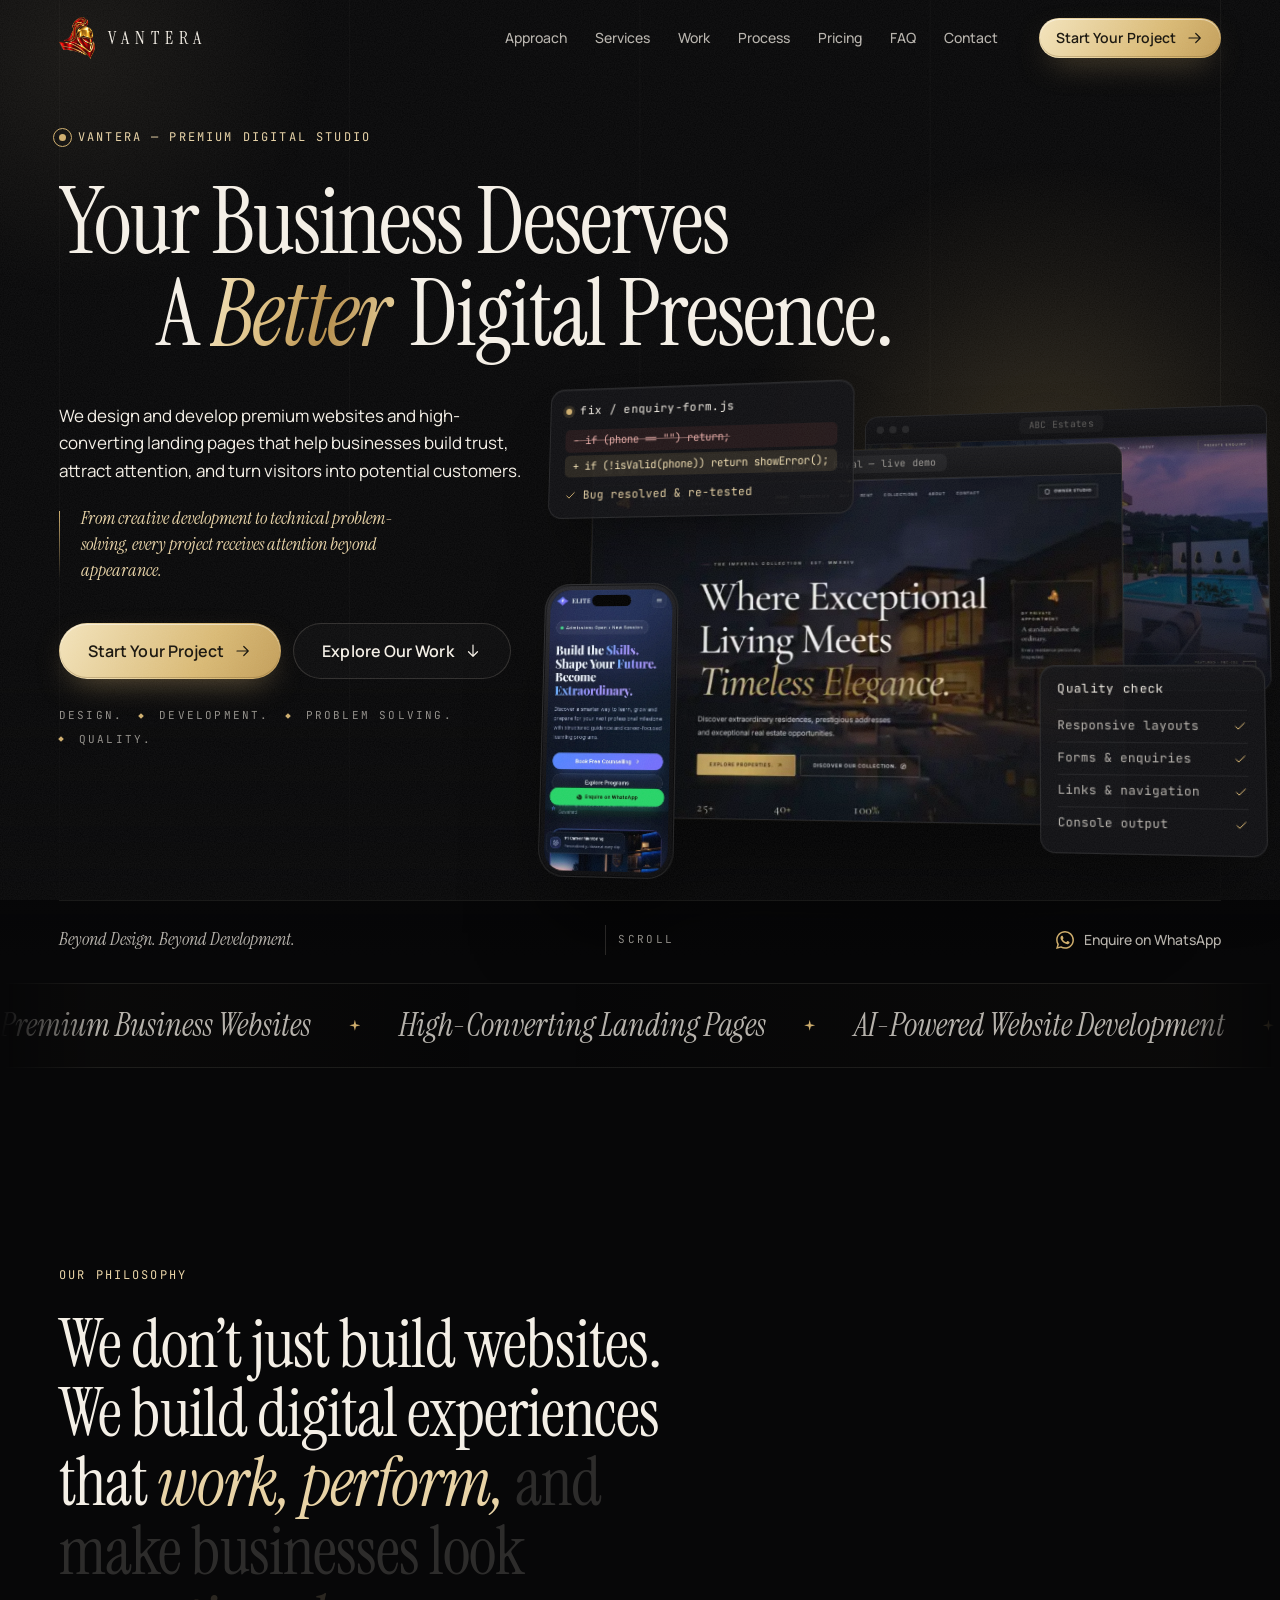
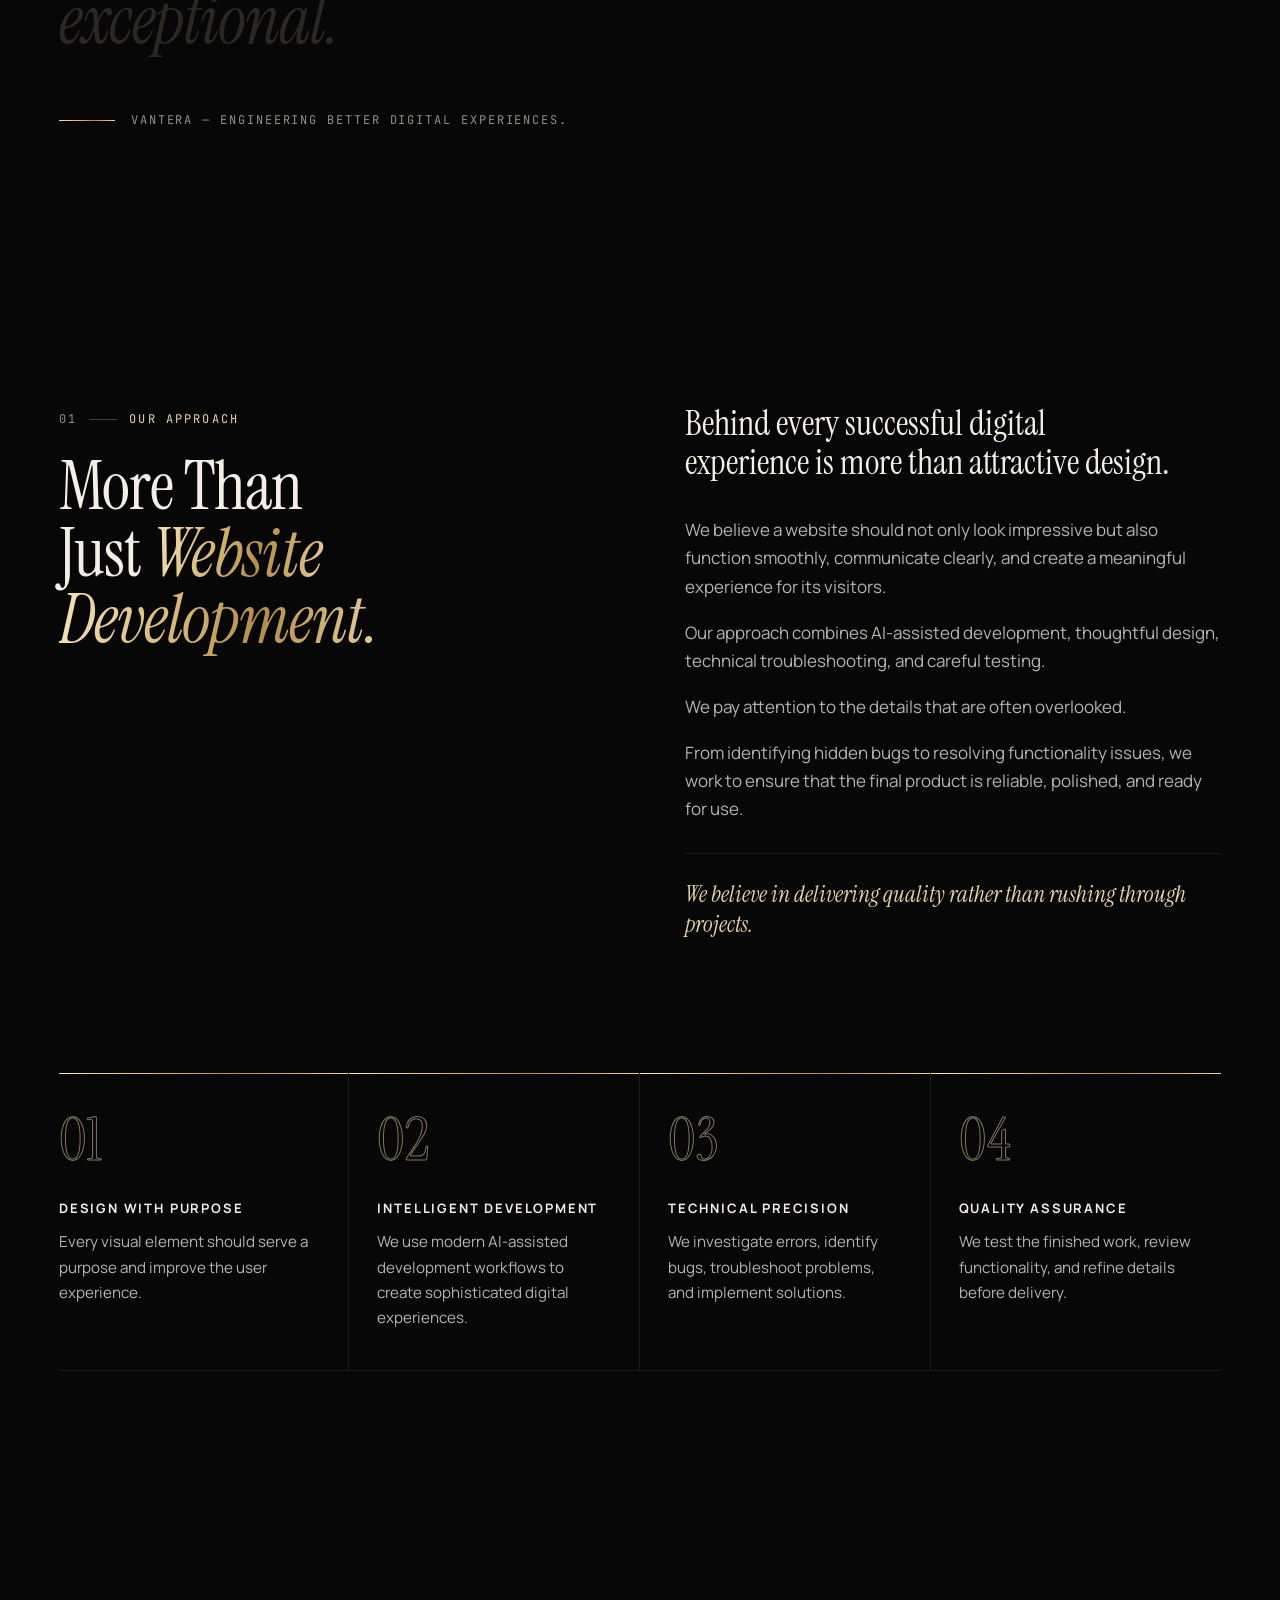
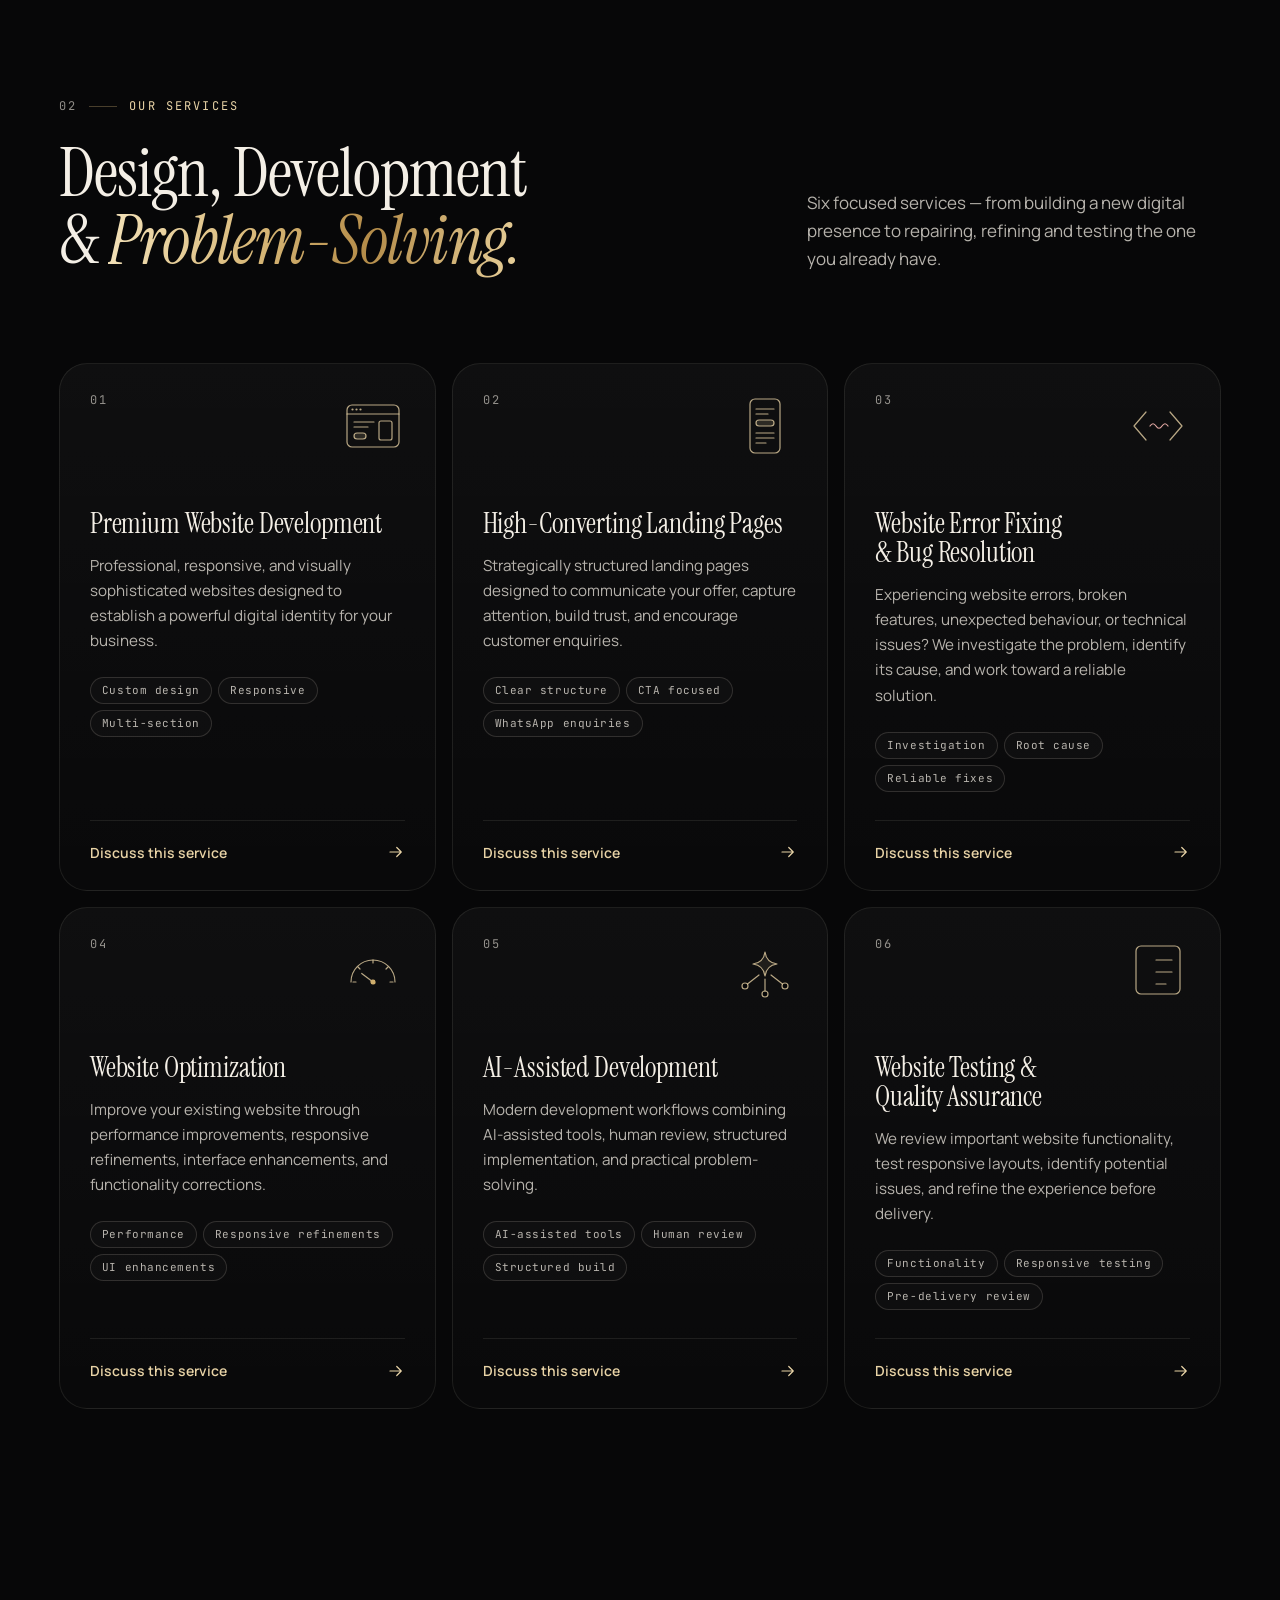
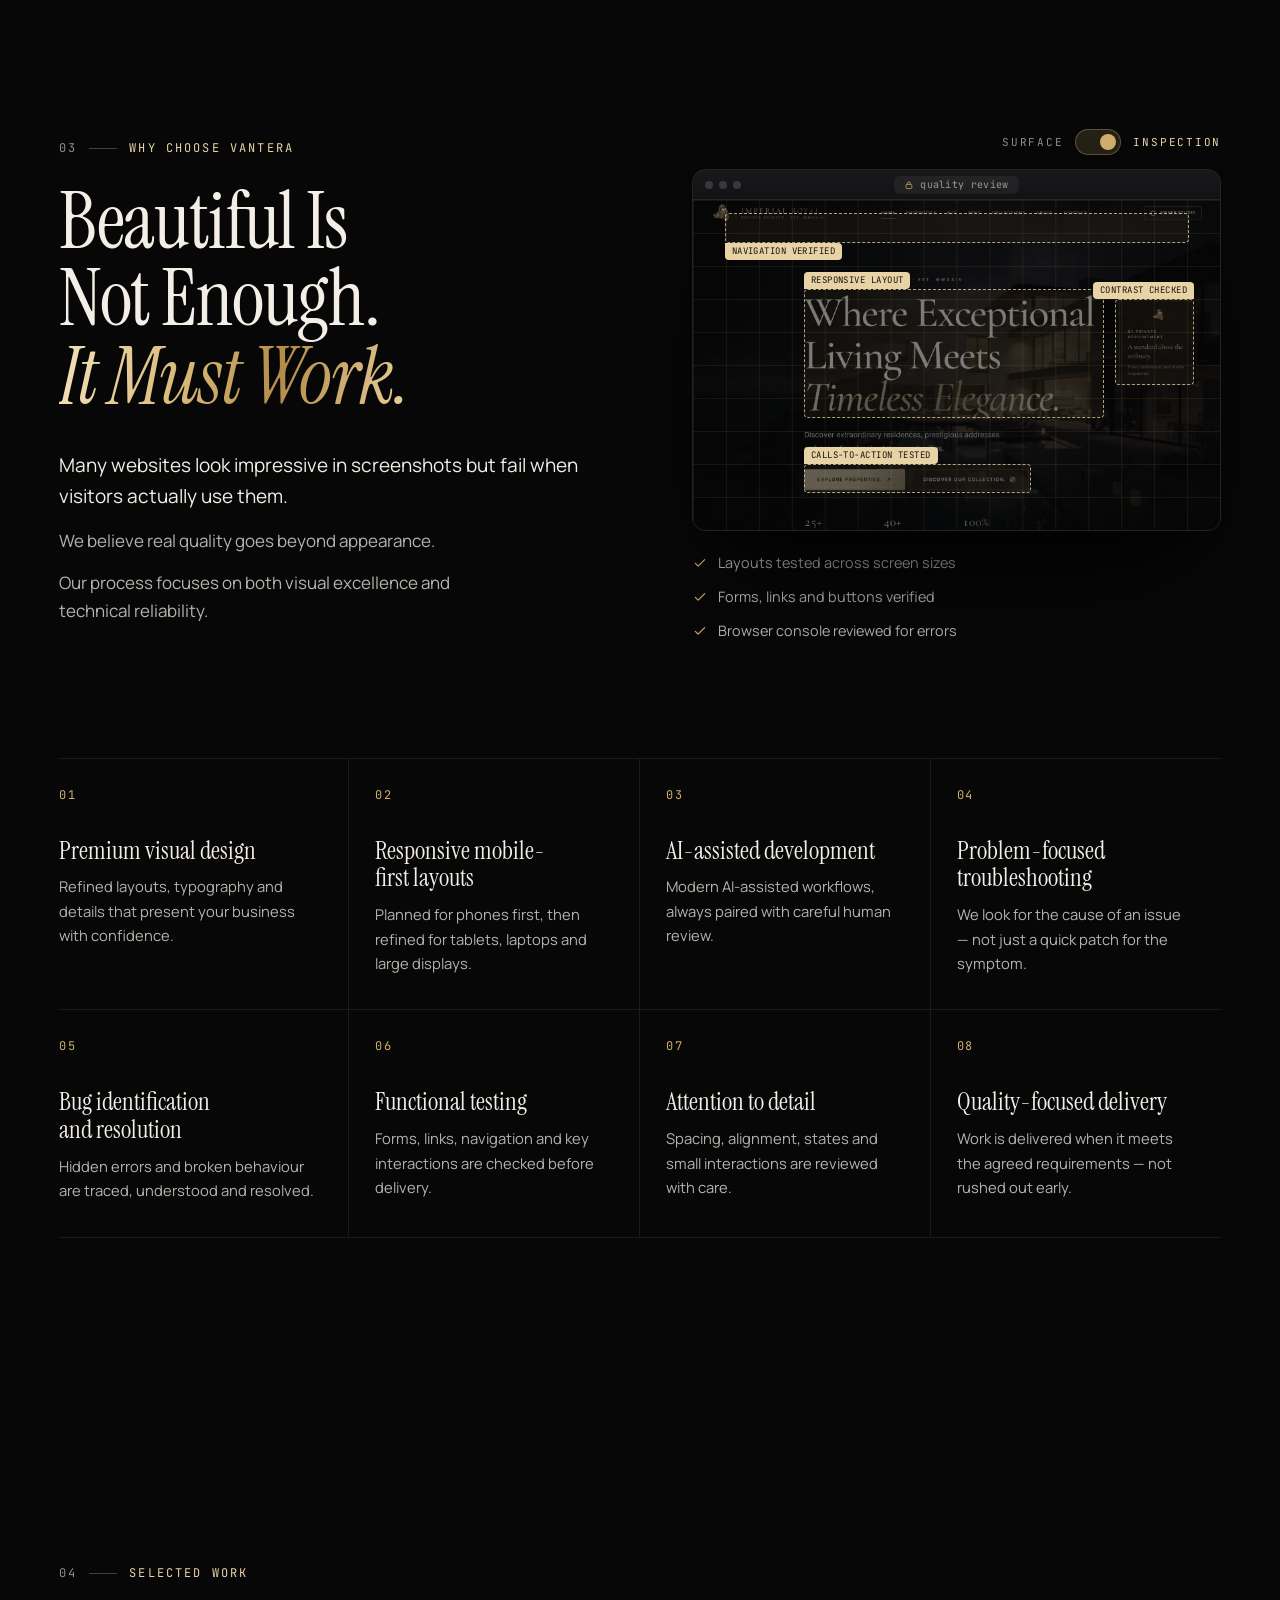
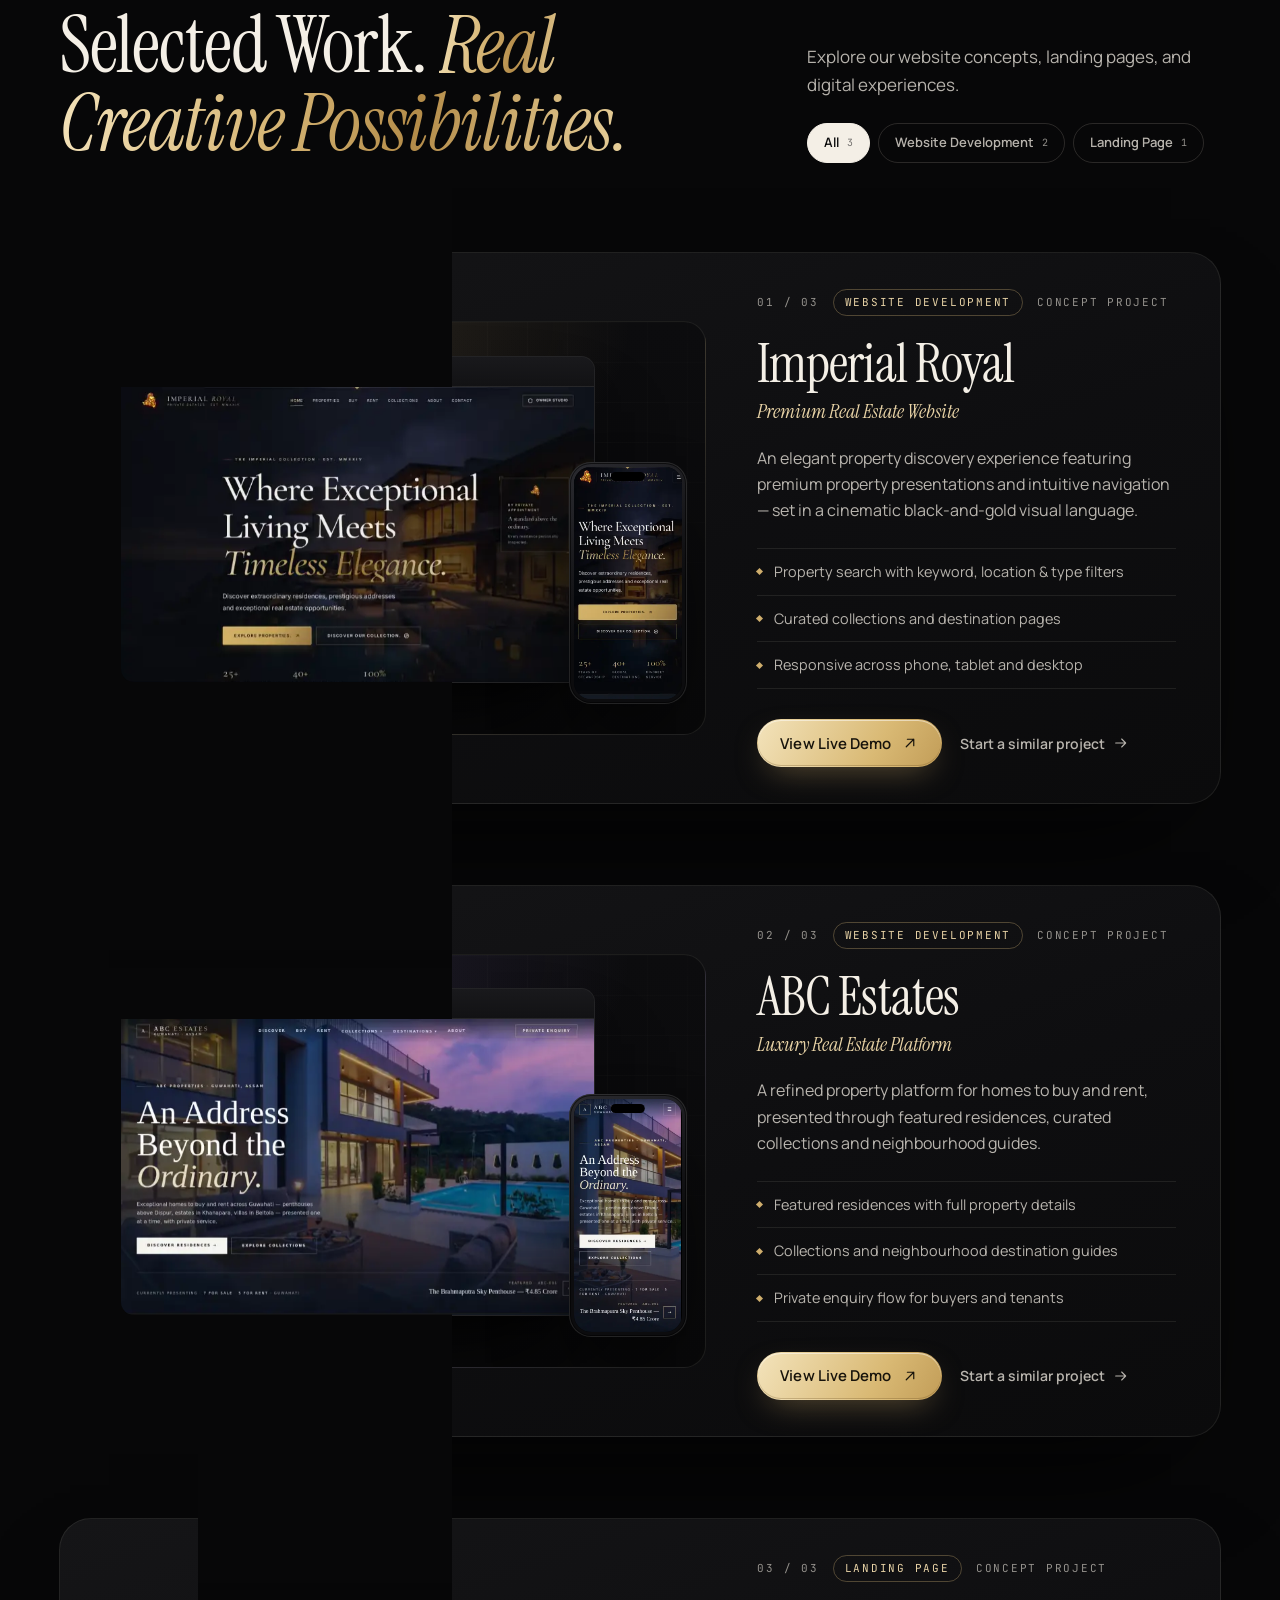
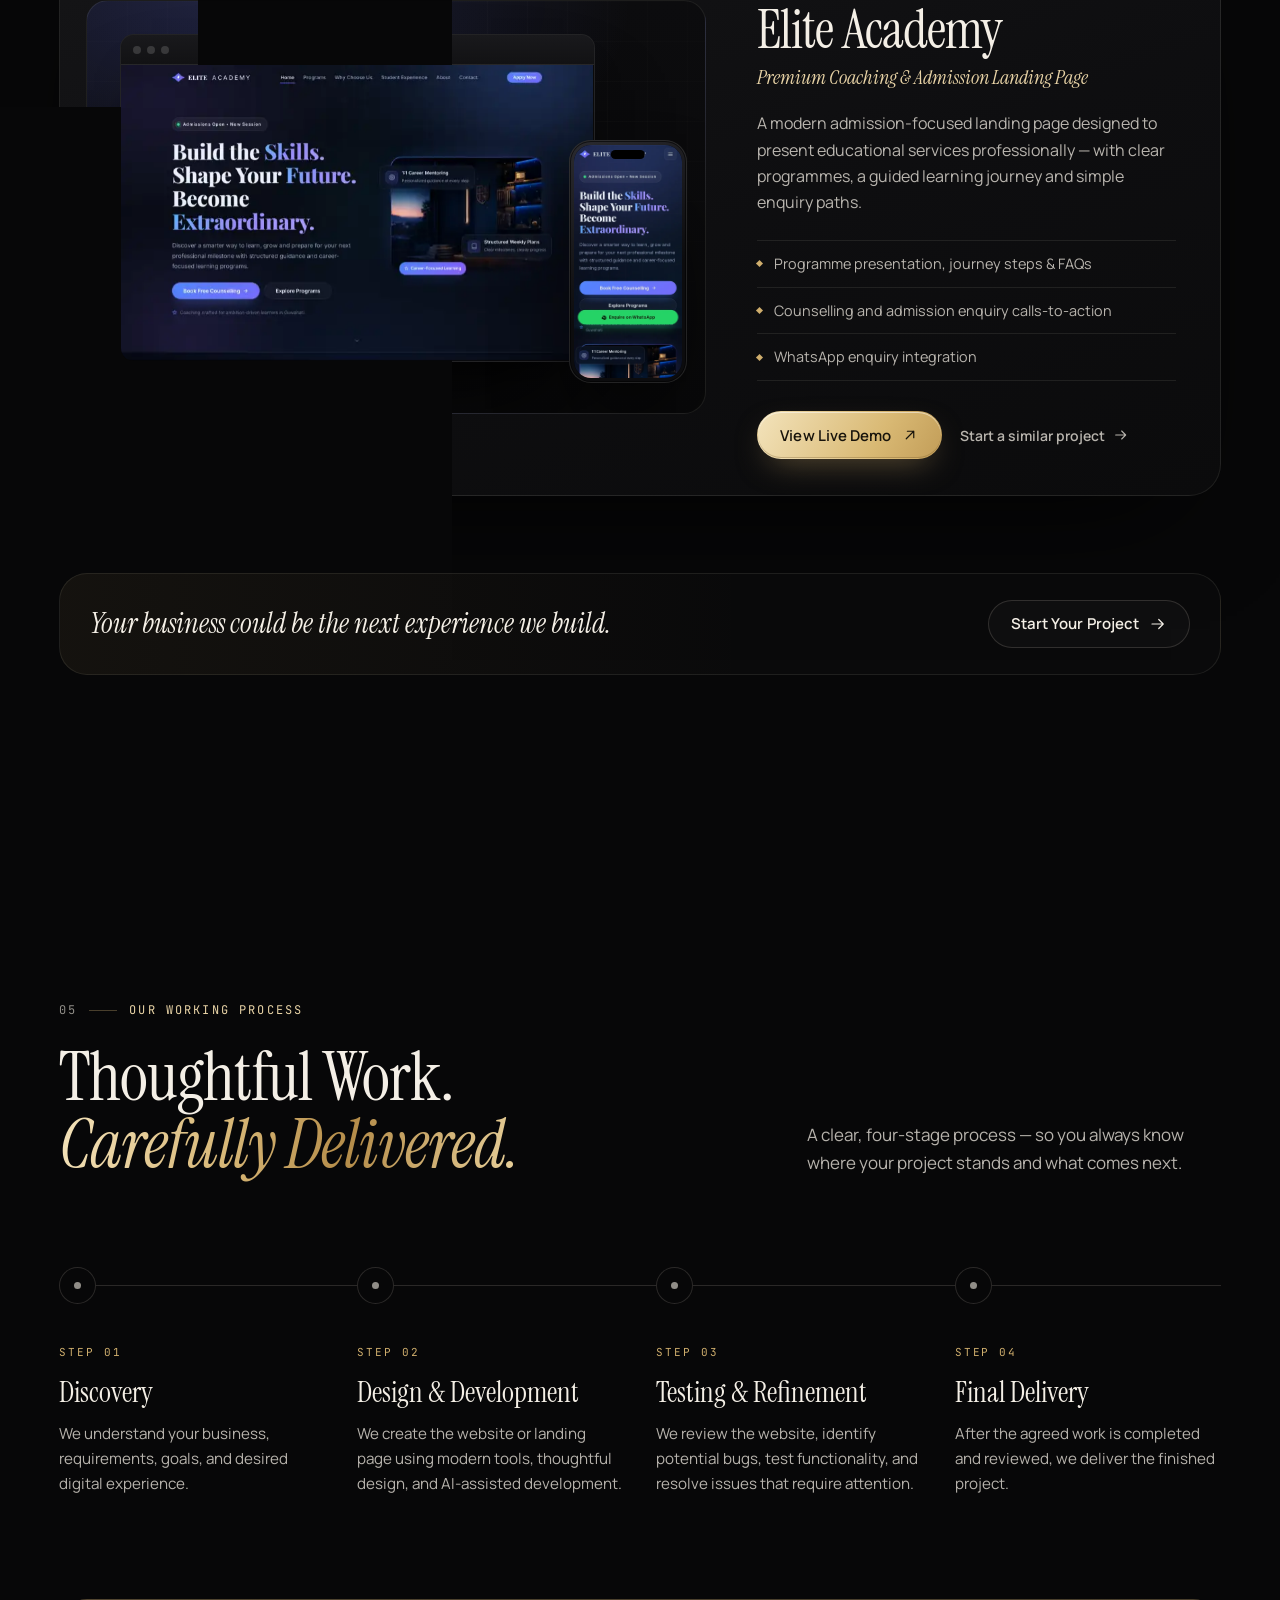
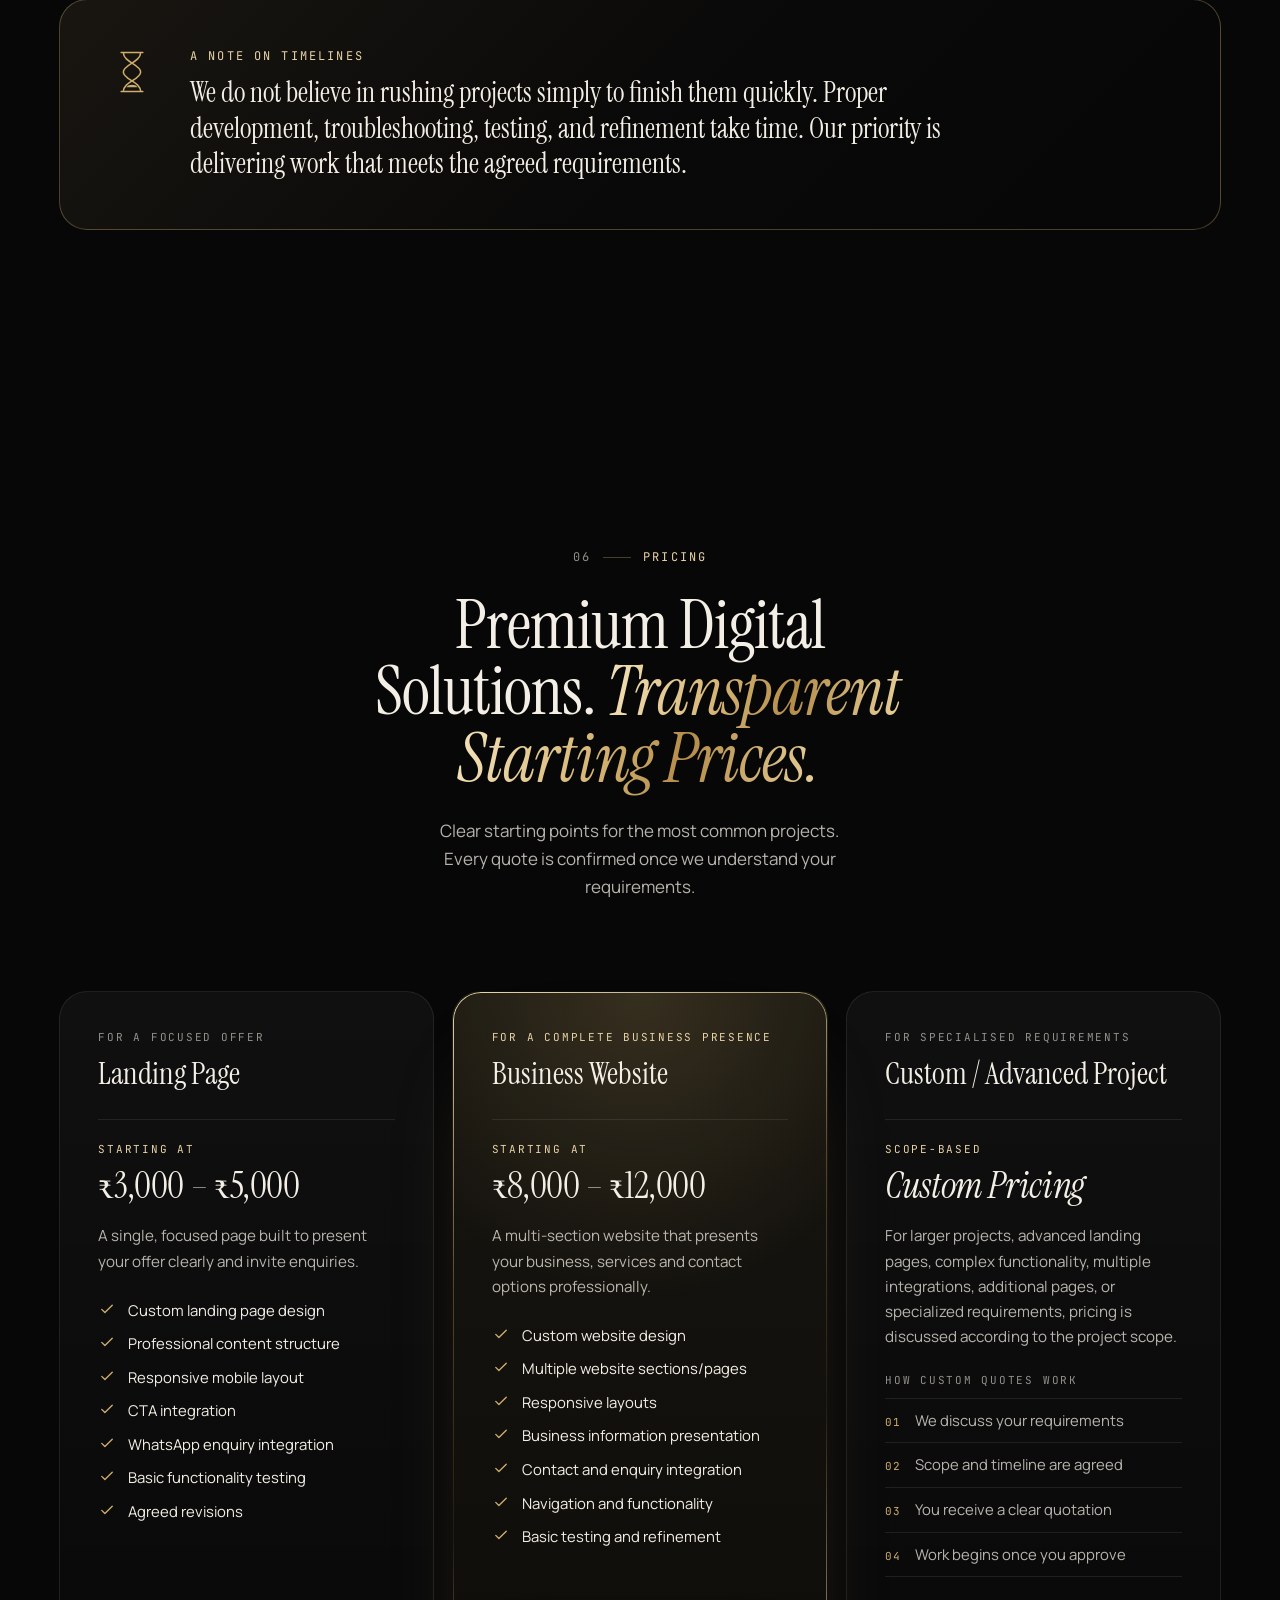
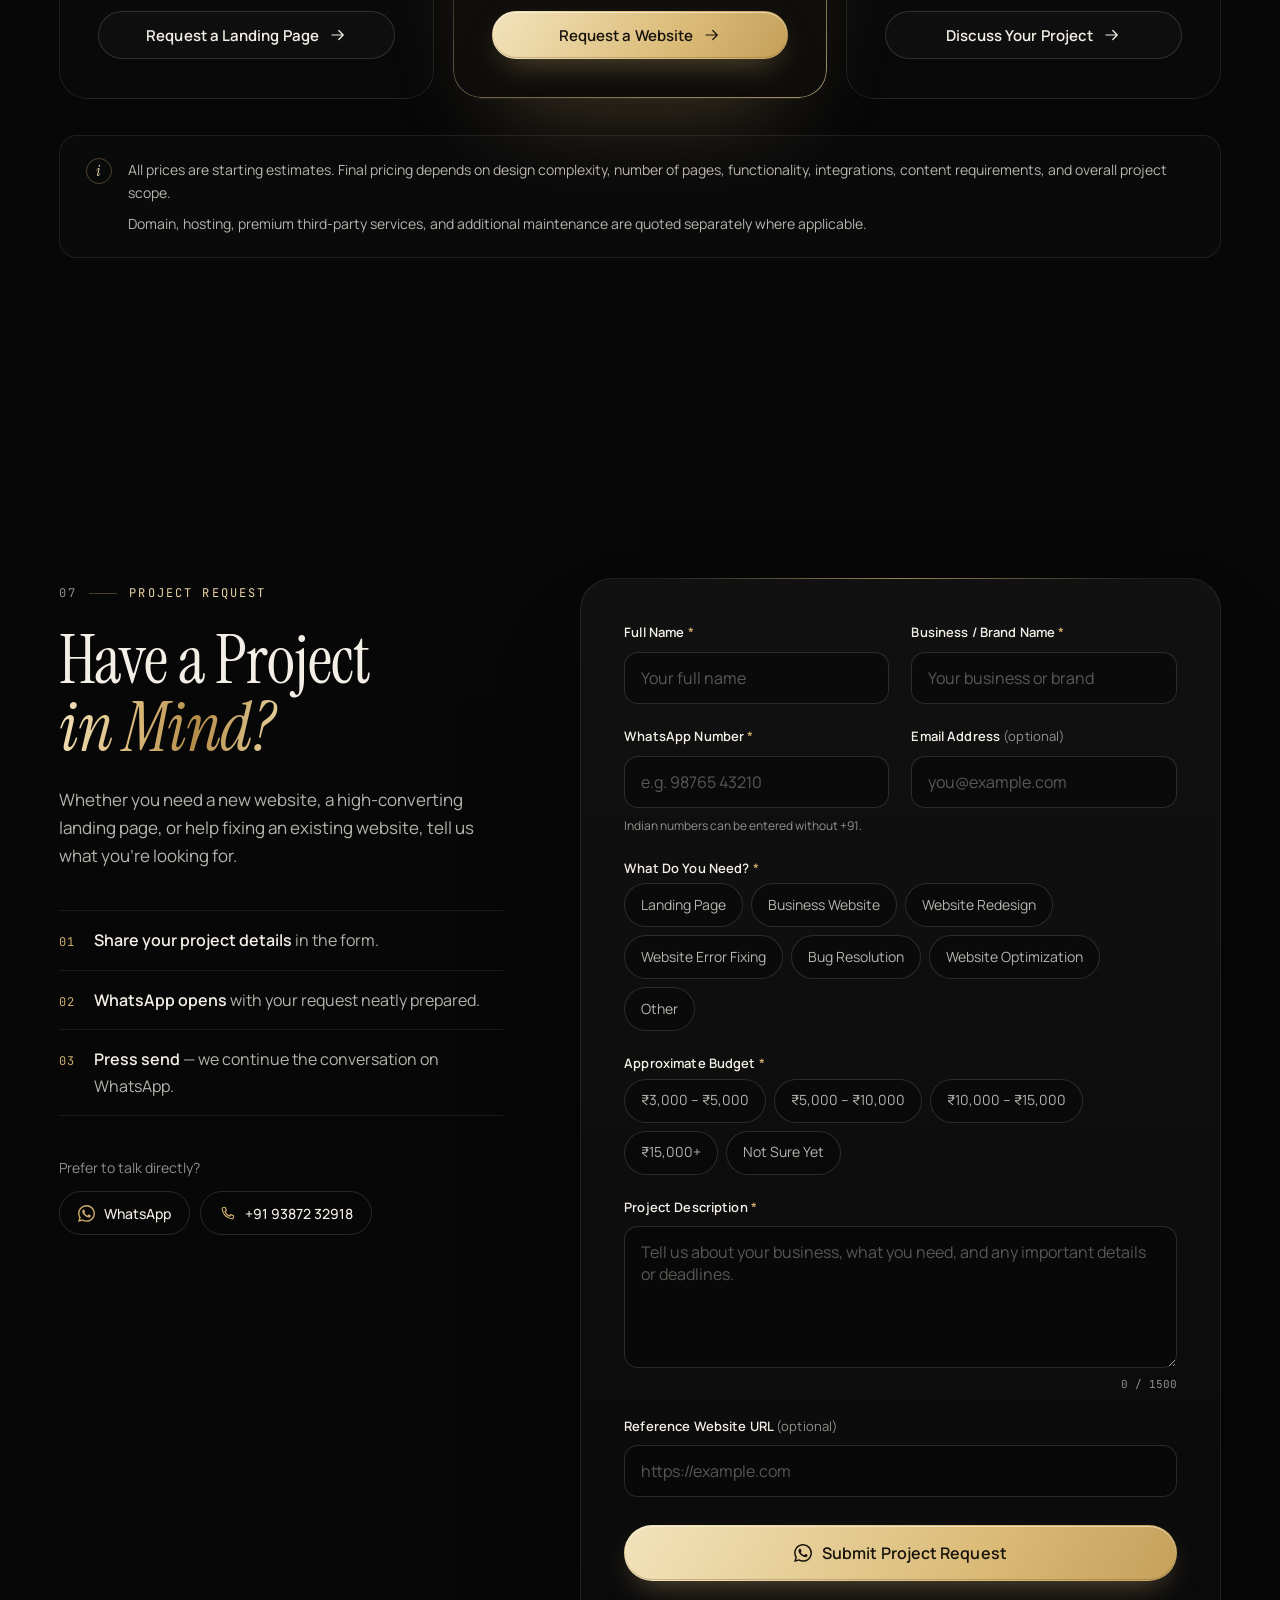
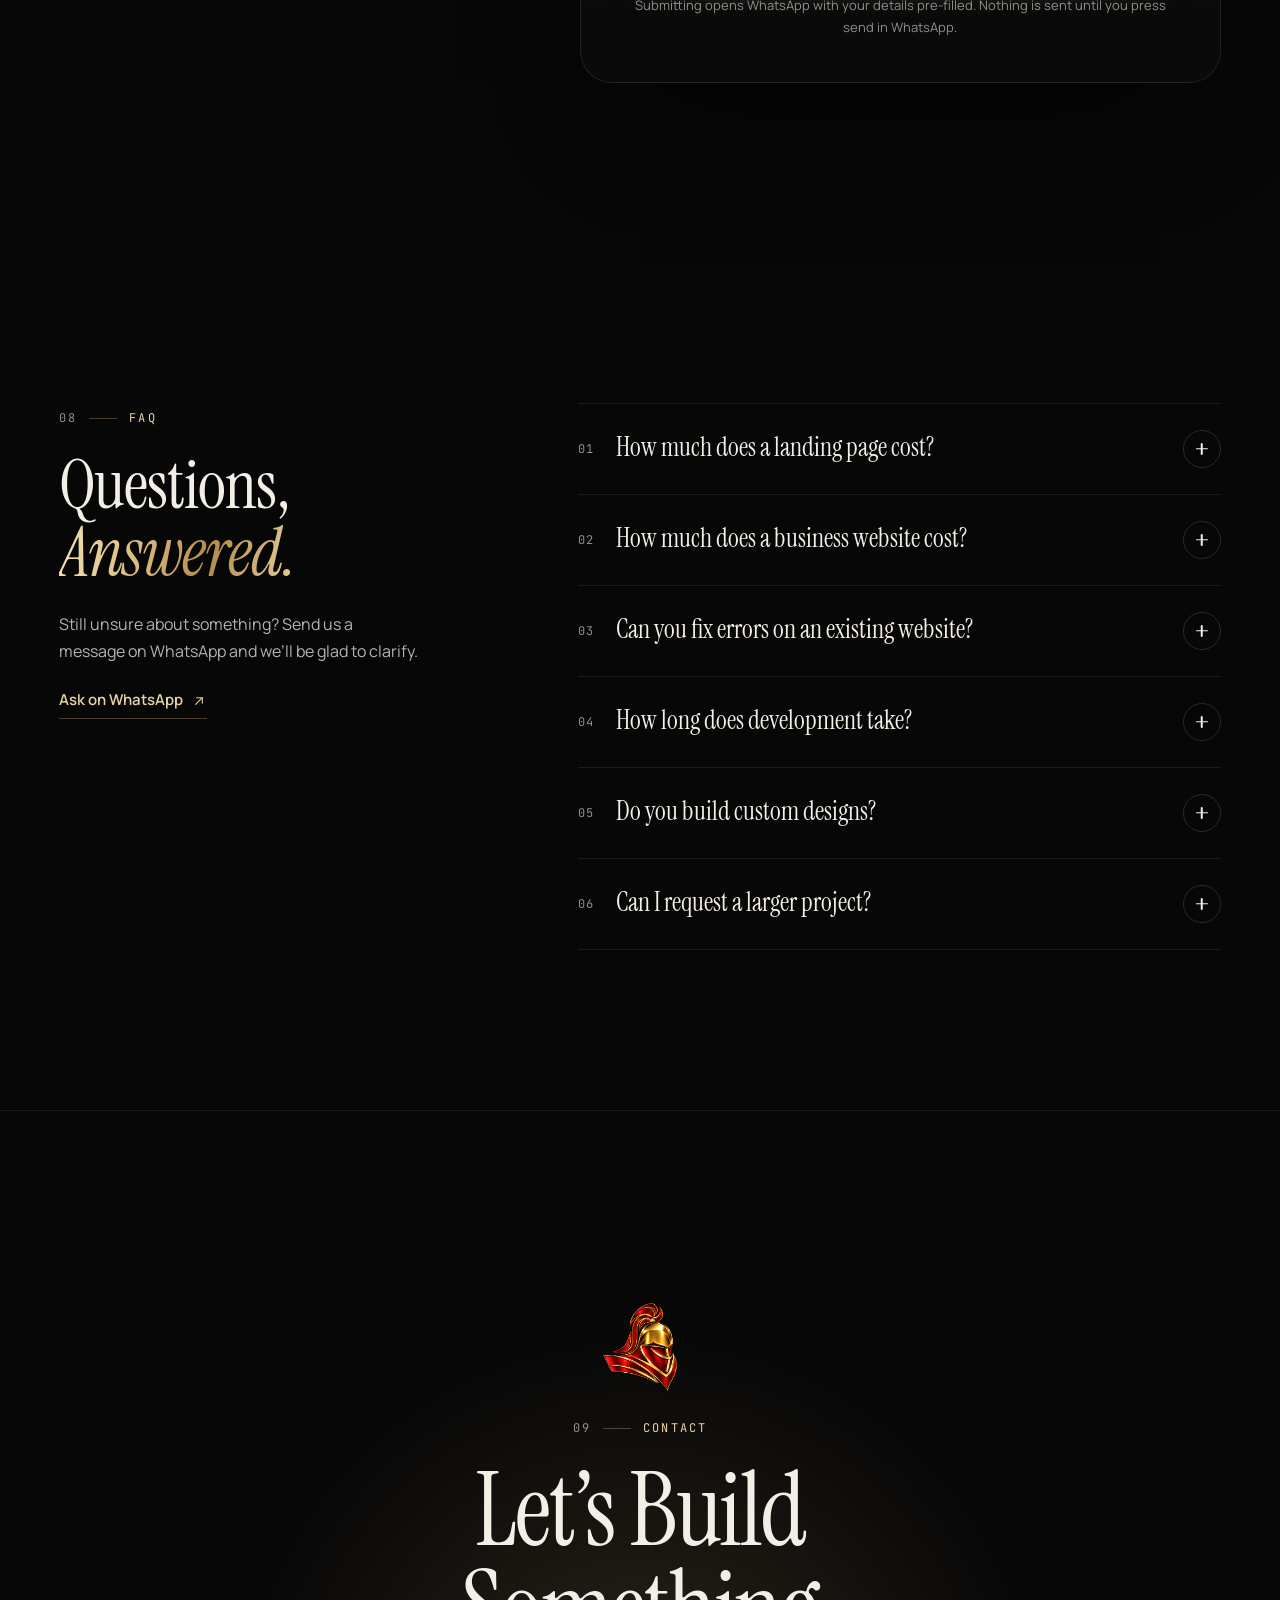
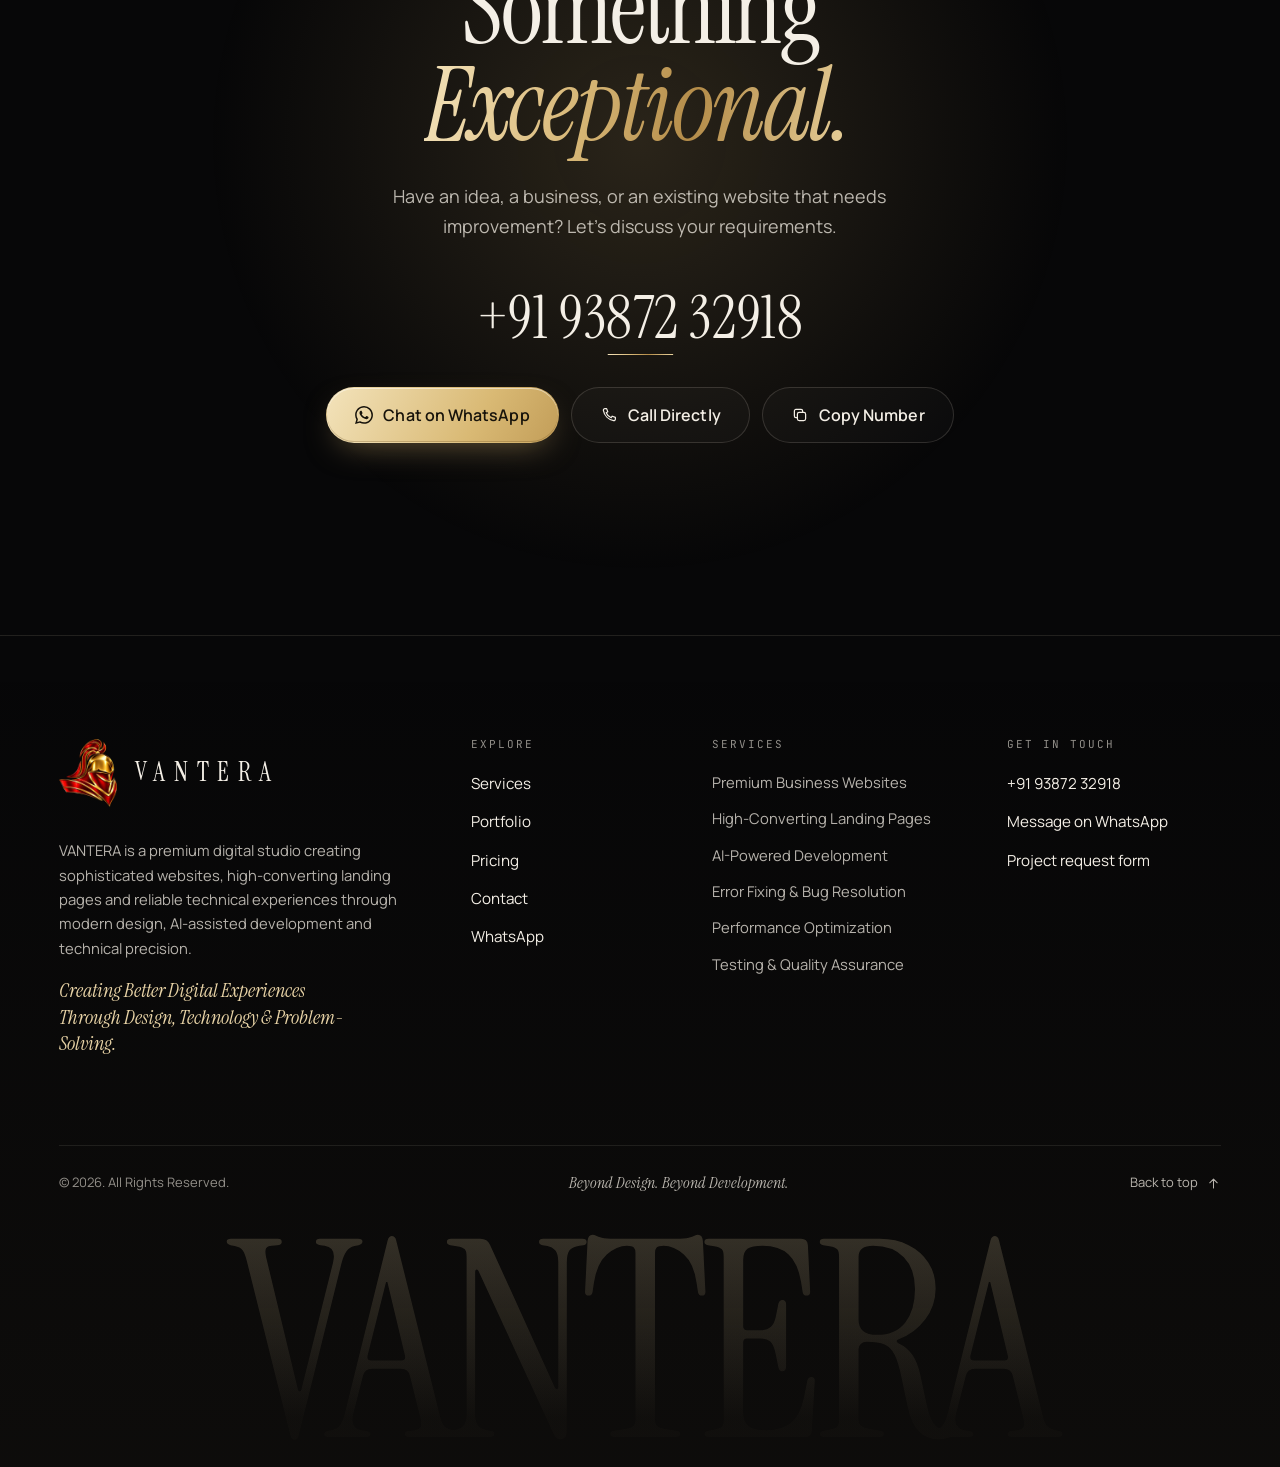
==== index.html @ 827e1d90 "Build the VANTERA landing page Complete single-page site for VANTERA, a premium digital studio.  Pag" ====
<!doctype html>
<html lang="en" class="no-js">
<head>
  <meta charset="utf-8">
  <meta name="viewport" content="width=device-width, initial-scale=1, viewport-fit=cover">
  <title>VANTERA | Premium Digital Studio</title>
  <meta name="description" content="VANTERA creates premium business websites, high-converting landing pages, and intelligent digital experiences through modern design, AI-assisted development, and technical precision.">
  <meta name="theme-color" content="#070708">
  <meta name="color-scheme" content="dark">
  <meta name="format-detection" content="telephone=no">

  <!-- Social sharing -->
  <meta property="og:type" content="website">
  <meta property="og:site_name" content="VANTERA">
  <meta property="og:title" content="VANTERA | Premium Digital Studio">
  <meta property="og:description" content="Premium business websites, high-converting landing pages and intelligent digital experiences — through modern design, AI-assisted development and technical precision.">
  <meta property="og:image" content="/assets/brand/og-image.jpg">
  <meta property="og:image:width" content="1200">
  <meta property="og:image:height" content="630">
  <meta name="twitter:card" content="summary_large_image">
  <meta name="twitter:title" content="VANTERA | Premium Digital Studio">
  <meta name="twitter:description" content="Beyond Design. Beyond Development. Premium websites and landing pages, engineered to work.">
  <meta name="twitter:image" content="/assets/brand/og-image.jpg">

  <link rel="icon" href="favicon.ico" sizes="any">
  <link rel="icon" href="assets/brand/favicon-32.png" sizes="32x32" type="image/png">
  <link rel="apple-touch-icon" href="assets/brand/apple-touch-icon.png">
  <link rel="manifest" href="site.webmanifest">

  <!-- Critical fonts (self-hosted, no third-party requests) -->
  <link rel="preload" href="assets/fonts/instrument-serif-latin-400-normal.woff2" as="font" type="font/woff2" crossorigin>
  <link rel="preload" href="assets/fonts/manrope-latin-wght-normal.woff2" as="font" type="font/woff2" crossorigin>
  <link rel="preload" href="assets/portfolio/imperial-royal-desktop-1600.webp" as="image" type="image/webp" fetchpriority="high"
        imagesrcset="assets/portfolio/imperial-royal-desktop-800.webp 800w, assets/portfolio/imperial-royal-desktop-1600.webp 1600w"
        imagesizes="(min-width: 1100px) 46vw, 92vw">

  <link rel="stylesheet" href="assets/css/main.css">
  <script>document.documentElement.className = document.documentElement.className.replace('no-js', 'js');</script>

  <script type="application/ld+json">
  {
    "@context": "https://schema.org",
    "@type": "ProfessionalService",
    "name": "VANTERA",
    "logo": "assets/brand/logo.png",
    "image": "assets/brand/og-image.jpg",
    "slogan": "Beyond Design. Beyond Development.",
    "description": "VANTERA creates premium business websites, high-converting landing pages, and intelligent digital experiences through modern design, AI-assisted development, and technical precision.",
    "telephone": "+91-9387232918",
    "priceRange": "₹3,000 – ₹12,000+",
    "areaServed": "Worldwide",
    "knowsAbout": ["Website Development", "Landing Pages", "AI-Assisted Development", "Website Error Fixing", "Bug Resolution", "Performance Optimization", "Website Testing", "Quality Assurance"]
  }
  </script>

  <script src="assets/js/site-config.js" defer></script>
  <script src="assets/js/main.js" defer></script>
</head>
<body>
  <!-- Icon sprite -->
  <svg width="0" height="0" style="position:absolute" aria-hidden="true" focusable="false">
    <symbol id="i-arrow" viewBox="0 0 24 24"><path d="M4 12h15m0 0-6-6m6 6-6 6" fill="none" stroke="currentColor" stroke-width="1.6" stroke-linecap="round" stroke-linejoin="round"/></symbol>
    <symbol id="i-arrow-ur" viewBox="0 0 24 24"><path d="M7 17 17 7m0 0H8.5M17 7v8.5" fill="none" stroke="currentColor" stroke-width="1.6" stroke-linecap="round" stroke-linejoin="round"/></symbol>
    <symbol id="i-arrow-down" viewBox="0 0 24 24"><path d="M12 4v15m0 0-6-6m6 6 6-6" fill="none" stroke="currentColor" stroke-width="1.6" stroke-linecap="round" stroke-linejoin="round"/></symbol>
    <symbol id="i-check" viewBox="0 0 24 24"><path d="m5 12.5 4.2 4.2L19 7" fill="none" stroke="currentColor" stroke-width="1.8" stroke-linecap="round" stroke-linejoin="round"/></symbol>
    <symbol id="i-plus" viewBox="0 0 24 24"><path d="M12 5v14M5 12h14" fill="none" stroke="currentColor" stroke-width="1.6" stroke-linecap="round"/></symbol>
    <symbol id="i-phone" viewBox="0 0 24 24"><path d="M6.6 3.5h2.2l1.6 4.2-2.1 1.4a11.5 11.5 0 0 0 6.6 6.6l1.4-2.1 4.2 1.6v2.2a2.1 2.1 0 0 1-2.3 2.1A16.9 16.9 0 0 1 4.5 5.8a2.1 2.1 0 0 1 2.1-2.3Z" fill="none" stroke="currentColor" stroke-width="1.6" stroke-linejoin="round"/></symbol>
    <symbol id="i-copy" viewBox="0 0 24 24"><rect x="8.5" y="8.5" width="11" height="11" rx="2.5" fill="none" stroke="currentColor" stroke-width="1.6"/><path d="M15.5 8.5V6.6a2.1 2.1 0 0 0-2.1-2.1H6.6a2.1 2.1 0 0 0-2.1 2.1v6.8a2.1 2.1 0 0 0 2.1 2.1h1.9" fill="none" stroke="currentColor" stroke-width="1.6"/></symbol>
    <symbol id="i-lock" viewBox="0 0 24 24"><rect x="5" y="10.5" width="14" height="10" rx="2.5" fill="none" stroke="currentColor" stroke-width="1.8"/><path d="M8.5 10.5V8a3.5 3.5 0 0 1 7 0v2.5" fill="none" stroke="currentColor" stroke-width="1.8"/></symbol>
    <symbol id="i-spark" viewBox="0 0 24 24"><path d="M12 2.5c.5 4.6 2.9 7 9.5 9.5-6.6 2.5-9 4.9-9.5 9.5-.5-4.6-2.9-7-9.5-9.5 6.6-2.5 9-4.9 9.5-9.5Z" fill="currentColor"/></symbol>
    <symbol id="i-whatsapp" viewBox="0 0 24 24"><path fill="currentColor" d="M17.47 14.38c-.3-.15-1.76-.87-2.03-.97-.27-.1-.47-.15-.67.15-.2.3-.77.97-.94 1.16-.17.2-.35.22-.64.08-.3-.15-1.26-.47-2.39-1.48-.88-.79-1.48-1.76-1.65-2.06-.17-.3-.02-.46.13-.6.13-.14.3-.35.45-.52.15-.17.2-.3.3-.5.1-.2.05-.37-.03-.52-.07-.15-.67-1.61-.92-2.2-.24-.58-.49-.5-.67-.51h-.57c-.2 0-.52.07-.8.37-.27.3-1.04 1.02-1.04 2.48s1.07 2.88 1.21 3.07c.15.2 2.1 3.2 5.08 4.49.71.31 1.26.49 1.7.63.71.22 1.36.19 1.87.12.57-.09 1.76-.72 2-1.41.25-.7.25-1.29.18-1.41-.08-.13-.28-.2-.57-.35Zm-5.42 7.4h-.01a9.87 9.87 0 0 1-5.03-1.38l-.36-.21-3.74.98 1-3.65-.24-.37a9.86 9.86 0 0 1-1.51-5.26c0-5.45 4.44-9.88 9.89-9.88a9.88 9.88 0 0 1 9.88 9.89c0 5.45-4.44 9.88-9.88 9.88Zm8.41-18.3A11.82 11.82 0 0 0 12.05 0C5.5 0 .16 5.34.16 11.89c0 2.1.55 4.14 1.59 5.95L.06 24l6.3-1.65a11.88 11.88 0 0 0 5.69 1.45h.01c6.55 0 11.89-5.34 11.89-11.89 0-3.18-1.24-6.17-3.48-8.41Z"/></symbol>
  </svg>

  <a class="skip-link" href="#main">Skip to content</a>

  <!-- ============================== HEADER ============================== -->
  <header class="nav" data-nav>
    <div class="nav__progress" aria-hidden="true"><span data-progress></span></div>
    <div class="container nav__inner">
      <a class="nav__brand brand" href="#top" aria-label="VANTERA — back to top">
        <!-- Official VANTERA logo (transparent master: assets/brand/vantera-logo-transparent.png) -->
        <img class="brand__mark" src="assets/brand/logo.webp" alt="VANTERA logo" width="272" height="320" fetchpriority="high">
        <span class="brand__name" aria-hidden="true">VANTERA</span>
      </a>
      <nav class="nav__links" aria-label="Primary">
        <a href="#approach" data-spy="approach">Approach</a>
        <a href="#services" data-spy="services">Services</a>
        <a href="#work" data-spy="work">Work</a>
        <a href="#process" data-spy="process">Process</a>
        <a href="#pricing" data-spy="pricing">Pricing</a>
        <a href="#faq" data-spy="faq">FAQ</a>
        <a href="#contact" data-spy="contact">Contact</a>
      </nav>
      <a class="btn btn--gold btn--sm nav__cta" href="#enquiry" data-magnetic>
        <span>Start Your Project</span>
        <svg class="btn__icon" aria-hidden="true"><use href="#i-arrow"/></svg>
      </a>
      <button class="nav__toggle" type="button" aria-expanded="false" aria-controls="menu" data-menu-toggle>
        <span class="sr-only">Open menu</span>
        <span class="nav__toggle-lines" aria-hidden="true"><i></i><i></i></span>
      </button>
    </div>
  </header>

  <!-- Mobile menu -->
  <div class="menu" id="menu" data-menu hidden>
    <div class="menu__backdrop" data-menu-close></div>
    <div class="menu__panel" role="dialog" aria-modal="true" aria-label="Site menu">
      <nav class="menu__links" aria-label="Mobile">
        <a href="#approach" data-menu-link><span>01</span>Approach</a>
        <a href="#services" data-menu-link><span>02</span>Services</a>
        <a href="#work" data-menu-link><span>03</span>Selected Work</a>
        <a href="#process" data-menu-link><span>04</span>Process</a>
        <a href="#pricing" data-menu-link><span>05</span>Pricing</a>
        <a href="#faq" data-menu-link><span>06</span>FAQ</a>
        <a href="#contact" data-menu-link><span>07</span>Contact</a>
      </nav>
      <div class="menu__foot">
        <a class="btn btn--gold btn--block" href="#enquiry" data-menu-link>
          <span>Start Your Project</span>
          <svg class="btn__icon" aria-hidden="true"><use href="#i-arrow"/></svg>
        </a>
        <div class="menu__contact">
          <a class="btn btn--ghost btn--block" href="https://wa.me/919387232918" target="_blank" rel="noopener" data-wa>
            <svg class="btn__icon btn__icon--lead" aria-hidden="true"><use href="#i-whatsapp"/></svg>
            <span>WhatsApp</span>
          </a>
          <a class="btn btn--ghost btn--block" href="tel:+919387232918" data-tel>
            <svg class="btn__icon btn__icon--lead" aria-hidden="true"><use href="#i-phone"/></svg>
            <span>Call</span>
          </a>
        </div>
        <p class="menu__tagline">Beyond Design. Beyond Development.</p>
      </div>
    </div>
  </div>

  <main id="main">
    <!-- ============================== HERO ============================== -->
    <section class="hero" id="top" aria-labelledby="hero-title">
      <div class="hero__bg" aria-hidden="true">
        <div class="hero__glow hero__glow--a"></div>
        <div class="hero__glow hero__glow--b"></div>
        <div class="hero__horizon"></div>
      </div>

      <div class="container hero__grid">
        <p class="eyebrow hero__eyebrow intro" style="--d:0">
          <span class="pulse-dot" aria-hidden="true"></span>
          VANTERA — Premium Digital Studio
        </p>

        <h1 class="hero__title" id="hero-title">
          <span class="hero__line"><span class="intro" style="--d:1">Your Business Deserves</span></span>
          <span class="hero__line hero__line--indent"><span class="intro" style="--d:2">A <em class="gold-text">Better</em> Digital Presence.</span></span>
        </h1>

        <div class="hero__body">
          <p class="hero__lead intro" style="--d:3">We design and develop premium websites and high-converting landing pages that help businesses build trust, attract attention, and turn visitors into potential customers.</p>
          <p class="hero__note intro" style="--d:4">From creative development to technical problem-solving, every project receives attention beyond appearance.</p>
          <div class="hero__ctas intro" style="--d:5">
            <a class="btn btn--gold btn--lg" href="#enquiry" data-magnetic>
              <span>Start Your Project</span>
              <svg class="btn__icon" aria-hidden="true"><use href="#i-arrow"/></svg>
            </a>
            <a class="btn btn--ghost btn--lg" href="#work">
              <span>Explore Our Work</span>
              <svg class="btn__icon" aria-hidden="true"><use href="#i-arrow-down"/></svg>
            </a>
          </div>
          <ul class="hero__trust intro" style="--d:6" aria-label="What every project includes">
            <li>Design.</li>
            <li>Development.</li>
            <li>Problem Solving.</li>
            <li>Quality.</li>
          </ul>
        </div>

        <!-- Interactive composition: real VANTERA demo work in floating frames -->
        <div class="hero__visual intro intro--visual" style="--d:3" aria-hidden="true">
          <div class="stage" data-stage>
            <div class="stage__rig" data-rig>
              <div class="layer layer--back" data-depth="0.35">
                <div class="frame frame--back">
                  <div class="frame__bar"><i></i><i></i><i></i><span class="frame__url">ABC Estates</span></div>
                  <div class="frame__view">
                    <img src="assets/portfolio/abc-estates-desktop-800.webp" width="800" height="500" alt="" decoding="async">
                  </div>
                </div>
              </div>

              <div class="layer layer--main" data-depth="0.7">
                <div class="frame frame--main" data-hero-frame>
                  <div class="frame__bar">
                    <i></i><i></i><i></i>
                    <span class="frame__url"><svg aria-hidden="true"><use href="#i-lock"/></svg>Imperial Royal — live demo</span>
                  </div>
                  <div class="frame__view">
                    <img class="frame__shot"
                         src="assets/portfolio/imperial-royal-desktop-1600.webp"
                         srcset="assets/portfolio/imperial-royal-desktop-800.webp 800w, assets/portfolio/imperial-royal-desktop-1600.webp 1600w"
                         sizes="(min-width: 1100px) 46vw, 92vw"
                         width="1600" height="1000" alt="" fetchpriority="high" decoding="async">
                    <img class="frame__scroll" data-src="assets/portfolio/imperial-royal-full-1200.webp" data-src-small="assets/portfolio/imperial-royal-full-700.webp" alt="" decoding="async">
                  </div>
                </div>
              </div>

              <div class="layer layer--phone" data-depth="1.1">
                <div class="phone">
                  <div class="phone__screen">
                    <img src="assets/portfolio/elite-academy-mobile.webp" width="480" height="1039" alt="" decoding="async">
                  </div>
                </div>
              </div>

              <div class="layer layer--chip-a" data-depth="1.45">
                <div class="chip chip--diff">
                  <div class="chip__head"><span class="chip__led"></span>fix / enquiry-form.js</div>
                  <code class="chip__code"><span class="del">- if (phone == "") return;</span><span class="add">+ if (!isValid(phone)) return showError();</span></code>
                  <div class="chip__foot"><svg aria-hidden="true"><use href="#i-check"/></svg>Bug resolved &amp; re-tested</div>
                </div>
              </div>

              <div class="layer layer--chip-b" data-depth="1.25">
                <div class="chip chip--qa">
                  <div class="chip__head">Quality check</div>
                  <ul>
                    <li>Responsive layouts<svg aria-hidden="true"><use href="#i-check"/></svg></li>
                    <li>Forms &amp; enquiries<svg aria-hidden="true"><use href="#i-check"/></svg></li>
                    <li>Links &amp; navigation<svg aria-hidden="true"><use href="#i-check"/></svg></li>
                    <li>Console output<svg aria-hidden="true"><use href="#i-check"/></svg></li>
                  </ul>
                </div>
              </div>
            </div>
          </div>
        </div>
      </div>

      <div class="container hero__bar intro" style="--d:7">
        <p class="hero__tagline">Beyond Design. Beyond Development.</p>
        <a class="hero__scroll" href="#approach" aria-label="Scroll to our approach">
          <span class="hero__scroll-track" aria-hidden="true"><i></i></span>
          <span>Scroll</span>
        </a>
        <a class="hero__wa" href="https://wa.me/919387232918" target="_blank" rel="noopener" data-wa>
          <svg aria-hidden="true"><use href="#i-whatsapp"/></svg>
          <span>Enquire on WhatsApp</span>
        </a>
      </div>
    </section>

    <!-- ============================== MARQUEE ============================== -->
    <div class="marquee" aria-label="Our services">
      <div class="marquee__track">
        <ul class="marquee__group">
          <li>Premium Business Websites</li>
          <li>High-Converting Landing Pages</li>
          <li>AI-Powered Website Development</li>
          <li>Error Detection &amp; Fixing</li>
          <li>Bug Identification &amp; Resolution</li>
          <li>Performance Optimization</li>
          <li>Testing &amp; Quality Assurance</li>
          <li>Existing Website Improvement</li>
        </ul>
        <ul class="marquee__group" aria-hidden="true">
          <li>Premium Business Websites</li>
          <li>High-Converting Landing Pages</li>
          <li>AI-Powered Website Development</li>
          <li>Error Detection &amp; Fixing</li>
          <li>Bug Identification &amp; Resolution</li>
          <li>Performance Optimization</li>
          <li>Testing &amp; Quality Assurance</li>
          <li>Existing Website Improvement</li>
        </ul>
      </div>
    </div>

    <!-- ============================== PHILOSOPHY ============================== -->
    <section class="statement" aria-label="Our philosophy">
      <div class="container">
        <p class="eyebrow reveal">Our Philosophy</p>
        <blockquote class="statement__text" data-words>
          <p>We don’t just build websites. We build digital experiences that <em>work, perform,</em> and make businesses look <em>exceptional.</em></p>
        </blockquote>
        <p class="statement__sign reveal"><span class="statement__rule" aria-hidden="true"></span>VANTERA — Engineering Better Digital Experiences.</p>
      </div>
    </section>

    <!-- ============================== APPROACH ============================== -->
    <section class="section approach" id="approach" aria-labelledby="approach-title">
      <div class="container">
        <div class="approach__grid">
          <div class="approach__head">
            <p class="eyebrow reveal"><span class="eyebrow__num">01</span>Our Approach</p>
            <h2 class="h2 reveal" id="approach-title">More Than Just <em class="gold-text">Website Development.</em></h2>
          </div>
          <div class="approach__body">
            <p class="approach__lead reveal">Behind every successful digital experience is more than attractive design.</p>
            <div class="approach__text reveal">
              <p>We believe a website should not only look impressive but also function smoothly, communicate clearly, and create a meaningful experience for its visitors.</p>
              <p>Our approach combines AI-assisted development, thoughtful design, technical troubleshooting, and careful testing.</p>
              <p>We pay attention to the details that are often overlooked.</p>
              <p>From identifying hidden bugs to resolving functionality issues, we work to ensure that the final product is reliable, polished, and ready for use.</p>
              <p class="approach__emph">We believe in delivering quality rather than rushing through projects.</p>
            </div>
          </div>
        </div>

        <ol class="principles" role="list">
          <li class="principle reveal" style="--stagger:0">
            <span class="principle__num">01</span>
            <h3 class="principle__title">Design With Purpose</h3>
            <p>Every visual element should serve a purpose and improve the user experience.</p>
          </li>
          <li class="principle reveal" style="--stagger:1">
            <span class="principle__num">02</span>
            <h3 class="principle__title">Intelligent Development</h3>
            <p>We use modern AI-assisted development workflows to create sophisticated digital experiences.</p>
          </li>
          <li class="principle reveal" style="--stagger:2">
            <span class="principle__num">03</span>
            <h3 class="principle__title">Technical Precision</h3>
            <p>We investigate errors, identify bugs, troubleshoot problems, and implement solutions.</p>
          </li>
          <li class="principle reveal" style="--stagger:3">
            <span class="principle__num">04</span>
            <h3 class="principle__title">Quality Assurance</h3>
            <p>We test the finished work, review functionality, and refine details before delivery.</p>
          </li>
        </ol>
      </div>
    </section>

    <!-- ============================== SERVICES ============================== -->
    <section class="section services" id="services" aria-labelledby="services-title">
      <div class="container">
        <div class="section-head">
          <div>
            <p class="eyebrow reveal"><span class="eyebrow__num">02</span>Our Services</p>
            <h2 class="h2 reveal" id="services-title">Design, Development &amp; <em class="gold-text">Problem-Solving.</em></h2>
          </div>
          <p class="section-head__text reveal">Six focused services — from building a new digital presence to repairing, refining and testing the one you already have.</p>
        </div>

        <div class="services__grid">
          <article class="service reveal" style="--stagger:0" data-spotlight>
            <div class="service__top">
              <span class="service__num">01</span>
              <svg class="service__art art-browser" viewBox="0 0 64 64" aria-hidden="true">
                <rect x="6" y="11" width="52" height="42" rx="5"/>
                <path d="M6 20h52"/>
                <circle cx="11.5" cy="15.5" r="1.1"/><circle cx="15.5" cy="15.5" r="1.1"/><circle cx="19.5" cy="15.5" r="1.1"/>
                <path class="art-draw" d="M13 28h20M13 33h14"/>
                <rect class="art-fill" x="13" y="39" width="12" height="6" rx="3"/>
                <rect class="art-draw" x="38" y="27" width="13" height="19" rx="2"/>
              </svg>
            </div>
            <h3 class="service__title">Premium Website Development</h3>
            <p class="service__desc">Professional, responsive, and visually sophisticated websites designed to establish a powerful digital identity for your business.</p>
            <ul class="tags"><li>Custom design</li><li>Responsive</li><li>Multi-section</li></ul>
            <a class="service__link" href="#enquiry" data-prefill-service="Business Website">Discuss this service<svg aria-hidden="true"><use href="#i-arrow"/></svg></a>
          </article>

          <article class="service reveal" style="--stagger:1" data-spotlight>
            <div class="service__top">
              <span class="service__num">02</span>
              <svg class="service__art art-landing" viewBox="0 0 64 64" aria-hidden="true">
                <rect x="17" y="5" width="30" height="54" rx="5"/>
                <path class="art-draw" d="M23 15h18M23 20h12"/>
                <rect class="art-fill" x="23" y="26" width="18" height="6" rx="3"/>
                <path d="M23 39h18M23 44h18M23 49h10"/>
              </svg>
            </div>
            <h3 class="service__title">High-Converting Landing Pages</h3>
            <p class="service__desc">Strategically structured landing pages designed to communicate your offer, capture attention, build trust, and encourage customer enquiries.</p>
            <ul class="tags"><li>Clear structure</li><li>CTA focused</li><li>WhatsApp enquiries</li></ul>
            <a class="service__link" href="#enquiry" data-prefill-service="Landing Page">Discuss this service<svg aria-hidden="true"><use href="#i-arrow"/></svg></a>
          </article>

          <article class="service reveal" style="--stagger:2" data-spotlight>
            <div class="service__top">
              <span class="service__num">03</span>
              <svg class="service__art art-fix" viewBox="0 0 64 64" aria-hidden="true">
                <path d="M20 18 8 32l12 14M44 18l12 14-12 14"/>
                <path class="art-squiggle" d="M24 32c2-3 4-3 6 0s4 3 6 0 4-3 6 0"/>
                <path class="art-check" d="m25 32 5 5 10-11"/>
              </svg>
            </div>
            <h3 class="service__title">Website Error Fixing &amp; Bug Resolution</h3>
            <p class="service__desc">Experiencing website errors, broken features, unexpected behaviour, or technical issues? We investigate the problem, identify its cause, and work toward a reliable solution.</p>
            <ul class="tags"><li>Investigation</li><li>Root cause</li><li>Reliable fixes</li></ul>
            <a class="service__link" href="#enquiry" data-prefill-service="Website Error Fixing">Discuss this service<svg aria-hidden="true"><use href="#i-arrow"/></svg></a>
          </article>

          <article class="service reveal" style="--stagger:0" data-spotlight>
            <div class="service__top">
              <span class="service__num">04</span>
              <svg class="service__art art-gauge" viewBox="0 0 64 64" aria-hidden="true">
                <path d="M10 44a22 22 0 1 1 44 0"/>
                <path d="M15 44h-3M52 44h-3M32 22v3M17 29l2 2M47 29l-2 2"/>
                <g class="art-needle"><path d="M32 44 22 34"/><circle cx="32" cy="44" r="2.6"/></g>
              </svg>
            </div>
            <h3 class="service__title">Website Optimization</h3>
            <p class="service__desc">Improve your existing website through performance improvements, responsive refinements, interface enhancements, and functionality corrections.</p>
            <ul class="tags"><li>Performance</li><li>Responsive refinements</li><li>UI enhancements</li></ul>
            <a class="service__link" href="#enquiry" data-prefill-service="Website Optimization">Discuss this service<svg aria-hidden="true"><use href="#i-arrow"/></svg></a>
          </article>

          <article class="service reveal" style="--stagger:1" data-spotlight>
            <div class="service__top">
              <span class="service__num">05</span>
              <svg class="service__art art-ai" viewBox="0 0 64 64" aria-hidden="true">
                <path class="art-star" d="M32 14c1 7.5 4.5 11 12 12-7.5 1-11 4.5-12 12-1-7.5-4.5-11-12-12 7.5-1 11-4.5 12-12Z"/>
                <circle cx="12" cy="48" r="3"/><circle cx="52" cy="48" r="3"/><circle cx="32" cy="56" r="3"/>
                <path class="art-draw" d="M14.5 46 26 37M49.5 46 38 37M32 53V41"/>
              </svg>
            </div>
            <h3 class="service__title">AI-Assisted Development</h3>
            <p class="service__desc">Modern development workflows combining AI-assisted tools, human review, structured implementation, and practical problem-solving.</p>
            <ul class="tags"><li>AI-assisted tools</li><li>Human review</li><li>Structured build</li></ul>
            <a class="service__link" href="#enquiry" data-prefill-service="Other" data-prefill-note="I'm interested in AI-assisted website development.">Discuss this service<svg aria-hidden="true"><use href="#i-arrow"/></svg></a>
          </article>

          <article class="service reveal" style="--stagger:2" data-spotlight>
            <div class="service__top">
              <span class="service__num">06</span>
              <svg class="service__art art-qa" viewBox="0 0 64 64" aria-hidden="true">
                <rect x="10" y="8" width="44" height="48" rx="5"/>
                <path d="M30 22h16M30 34h16M30 46h10"/>
                <path class="art-tick t1" d="m17 22 3 3 5-6"/>
                <path class="art-tick t2" d="m17 34 3 3 5-6"/>
                <path class="art-tick t3" d="m17 46 3 3 5-6"/>
              </svg>
            </div>
            <h3 class="service__title">Website Testing &amp; Quality Assurance</h3>
            <p class="service__desc">We review important website functionality, test responsive layouts, identify potential issues, and refine the experience before delivery.</p>
            <ul class="tags"><li>Functionality</li><li>Responsive testing</li><li>Pre-delivery review</li></ul>
            <a class="service__link" href="#enquiry" data-prefill-service="Other" data-prefill-note="I'm interested in website testing &amp; quality assurance.">Discuss this service<svg aria-hidden="true"><use href="#i-arrow"/></svg></a>
          </article>
        </div>
      </div>
    </section>

    <!-- ============================== WHY CHOOSE US ============================== -->
    <section class="section why" id="why" aria-labelledby="why-title">
      <div class="container">
        <div class="why__top">
          <div class="why__head">
            <p class="eyebrow reveal"><span class="eyebrow__num">03</span>Why Choose VANTERA</p>
            <h2 class="h2 h2--xl reveal" id="why-title">Beautiful Is Not Enough. <em class="gold-text">It Must Work.</em></h2>
            <div class="why__copy reveal">
              <p>Many websites look impressive in screenshots but fail when visitors actually use them.</p>
              <p>We believe real quality goes beyond appearance.</p>
              <p>Our process focuses on both visual excellence and technical reliability.</p>
            </div>
          </div>

          <!-- Inspection visual: appearance vs function -->
          <div class="inspect reveal" data-inspect>
            <div class="inspect__toolbar">
              <span class="inspect__label">Surface</span>
              <button class="switch" type="button" role="switch" aria-checked="false" aria-label="Toggle inspection mode" data-inspect-toggle><span></span></button>
              <span class="inspect__label inspect__label--on">Inspection</span>
            </div>
            <div class="frame frame--inspect">
              <div class="frame__bar"><i></i><i></i><i></i><span class="frame__url"><svg aria-hidden="true"><use href="#i-lock"/></svg>quality review</span></div>
              <div class="frame__view">
                <img src="assets/portfolio/imperial-royal-desktop-800.webp" width="800" height="500" alt="A website preview under quality review" loading="lazy" decoding="async">
                <div class="inspect__overlay" aria-hidden="true">
                  <div class="inspect__grid"></div>
                  <span class="probe probe--1" style="--x:6%;--y:4%;--w:88%;--h:9%"><b>Navigation verified</b></span>
                  <span class="probe probe--2" style="--x:21%;--y:27%;--w:57%;--h:39%"><b>Responsive layout</b></span>
                  <span class="probe probe--3" style="--x:21%;--y:80%;--w:43%;--h:9%"><b>Calls-to-action tested</b></span>
                  <span class="probe probe--4" style="--x:80%;--y:30%;--w:15%;--h:26%"><b>Contrast checked</b></span>
                </div>
              </div>
            </div>
            <ul class="inspect__log" aria-label="Typical checks">
              <li><svg aria-hidden="true"><use href="#i-check"/></svg>Layouts tested across screen sizes</li>
              <li><svg aria-hidden="true"><use href="#i-check"/></svg>Forms, links and buttons verified</li>
              <li><svg aria-hidden="true"><use href="#i-check"/></svg>Browser console reviewed for errors</li>
            </ul>
          </div>
        </div>

        <ol class="diffs" role="list">
          <li class="diff reveal" style="--stagger:0"><span class="diff__num">01</span><h3>Premium visual design</h3><p>Refined layouts, typography and details that present your business with confidence.</p></li>
          <li class="diff reveal" style="--stagger:1"><span class="diff__num">02</span><h3>Responsive mobile-first layouts</h3><p>Planned for phones first, then refined for tablets, laptops and large displays.</p></li>
          <li class="diff reveal" style="--stagger:2"><span class="diff__num">03</span><h3>AI-assisted development</h3><p>Modern AI-assisted workflows, always paired with careful human review.</p></li>
          <li class="diff reveal" style="--stagger:3"><span class="diff__num">04</span><h3>Problem-focused troubleshooting</h3><p>We look for the cause of an issue — not just a quick patch for the symptom.</p></li>
          <li class="diff reveal" style="--stagger:0"><span class="diff__num">05</span><h3>Bug identification and resolution</h3><p>Hidden errors and broken behaviour are traced, understood and resolved.</p></li>
          <li class="diff reveal" style="--stagger:1"><span class="diff__num">06</span><h3>Functional testing</h3><p>Forms, links, navigation and key interactions are checked before delivery.</p></li>
          <li class="diff reveal" style="--stagger:2"><span class="diff__num">07</span><h3>Attention to detail</h3><p>Spacing, alignment, states and small interactions are reviewed with care.</p></li>
          <li class="diff reveal" style="--stagger:3"><span class="diff__num">08</span><h3>Quality-focused delivery</h3><p>Work is delivered when it meets the agreed requirements — not rushed out early.</p></li>
        </ol>
      </div>
    </section>

    <!-- ============================== SELECTED WORK ============================== -->
    <section class="section work" id="work" aria-labelledby="work-title">
      <div class="container">
        <div class="section-head section-head--work">
          <div>
            <p class="eyebrow reveal"><span class="eyebrow__num">04</span>Selected Work</p>
            <h2 class="h2 h2--xl reveal" id="work-title">Selected Work. <em class="gold-text">Real Creative Possibilities.</em></h2>
          </div>
          <div class="work__aside reveal">
            <p class="section-head__text">Explore our website concepts, landing pages, and digital experiences.</p>
            <div class="filters" role="group" aria-label="Filter projects" data-filters hidden></div>
          </div>
        </div>

        <!-- Projects are rendered from assets/js/site-config.js -->
        <div class="cases" data-cases></div>

        <noscript>
          <ul class="cases-noscript">
            <li><a href="https://royal-real-estate-4cpe.vercel.app/" target="_blank" rel="noopener">Imperial Royal — Premium Real Estate Website (live demo)</a></li>
            <li><a href="https://luxury-real-estate-platform-1.vercel.app/" target="_blank" rel="noopener">ABC Estates — Luxury Real Estate Platform (live demo)</a></li>
            <li><a href="https://landing-page-bdgdy.vercel.app/" target="_blank" rel="noopener">Elite Academy — Coaching &amp; Admission Landing Page (live demo)</a></li>
          </ul>
        </noscript>

        <div class="work__cta reveal">
          <p>Your business could be the next experience we build.</p>
          <a class="btn btn--ghost" href="#enquiry"><span>Start Your Project</span><svg class="btn__icon" aria-hidden="true"><use href="#i-arrow"/></svg></a>
        </div>
      </div>
    </section>

    <!-- ============================== PROCESS ============================== -->
    <section class="section process" id="process" aria-labelledby="process-title">
      <div class="container">
        <div class="section-head">
          <div>
            <p class="eyebrow reveal"><span class="eyebrow__num">05</span>Our Working Process</p>
            <h2 class="h2 reveal" id="process-title">Thoughtful Work. <em class="gold-text">Carefully Delivered.</em></h2>
          </div>
          <p class="section-head__text reveal">A clear, four-stage process — so you always know where your project stands and what comes next.</p>
        </div>

        <div class="timeline" data-timeline>
          <div class="timeline__rail" aria-hidden="true"><span class="timeline__fill"></span></div>
          <ol class="timeline__steps" role="list">
            <li class="step reveal" style="--stagger:0">
              <span class="step__node" aria-hidden="true"><i></i></span>
              <span class="step__num">Step 01</span>
              <h3 class="step__title">Discovery</h3>
              <p>We understand your business, requirements, goals, and desired digital experience.</p>
            </li>
            <li class="step reveal" style="--stagger:1">
              <span class="step__node" aria-hidden="true"><i></i></span>
              <span class="step__num">Step 02</span>
              <h3 class="step__title">Design &amp; Development</h3>
              <p>We create the website or landing page using modern tools, thoughtful design, and AI-assisted development.</p>
            </li>
            <li class="step reveal" style="--stagger:2">
              <span class="step__node" aria-hidden="true"><i></i></span>
              <span class="step__num">Step 03</span>
              <h3 class="step__title">Testing &amp; Refinement</h3>
              <p>We review the website, identify potential bugs, test functionality, and resolve issues that require attention.</p>
            </li>
            <li class="step reveal" style="--stagger:3">
              <span class="step__node" aria-hidden="true"><i></i></span>
              <span class="step__num">Step 04</span>
              <h3 class="step__title">Final Delivery</h3>
              <p>After the agreed work is completed and reviewed, we deliver the finished project.</p>
            </li>
          </ol>
        </div>

        <aside class="note reveal" aria-label="A note on timelines">
          <span class="note__mark" aria-hidden="true">
            <svg viewBox="0 0 48 48"><path d="M14 6h20M14 42h20M16 6c0 9 16 11 16 18s-16 9-16 18M32 6c0 9-16 11-16 18s16 9 16 18" fill="none" stroke="currentColor" stroke-width="1.4" stroke-linecap="round"/><path class="note__sand" d="M19 38c2-3 8-3 10 0Z" fill="currentColor"/></svg>
          </span>
          <div>
            <p class="note__title">A note on timelines</p>
            <p class="note__text">We do not believe in rushing projects simply to finish them quickly. Proper development, troubleshooting, testing, and refinement take time. Our priority is delivering work that meets the agreed requirements.</p>
          </div>
        </aside>
      </div>
    </section>

    <!-- ============================== PRICING ============================== -->
    <section class="section pricing" id="pricing" aria-labelledby="pricing-title">
      <div class="container">
        <div class="section-head section-head--center">
          <p class="eyebrow reveal"><span class="eyebrow__num">06</span>Pricing</p>
          <h2 class="h2 reveal" id="pricing-title">Premium Digital Solutions. <em class="gold-text">Transparent Starting Prices.</em></h2>
          <p class="section-head__text reveal">Clear starting points for the most common projects. Every quote is confirmed once we understand your requirements.</p>
        </div>

        <div class="plans">
          <article class="plan reveal" style="--stagger:0">
            <div class="plan__head">
              <p class="plan__kicker">For a focused offer</p>
              <h3 class="plan__name">Landing Page</h3>
            </div>
            <div class="plan__price">
              <span class="plan__from">Starting at</span>
              <span class="plan__amount">₹3,000 <span class="plan__dash">–</span> ₹5,000</span>
            </div>
            <p class="plan__desc">A single, focused page built to present your offer clearly and invite enquiries.</p>
            <ul class="plan__list">
              <li><svg aria-hidden="true"><use href="#i-check"/></svg>Custom landing page design</li>
              <li><svg aria-hidden="true"><use href="#i-check"/></svg>Professional content structure</li>
              <li><svg aria-hidden="true"><use href="#i-check"/></svg>Responsive mobile layout</li>
              <li><svg aria-hidden="true"><use href="#i-check"/></svg>CTA integration</li>
              <li><svg aria-hidden="true"><use href="#i-check"/></svg>WhatsApp enquiry integration</li>
              <li><svg aria-hidden="true"><use href="#i-check"/></svg>Basic functionality testing</li>
              <li><svg aria-hidden="true"><use href="#i-check"/></svg>Agreed revisions</li>
            </ul>
            <a class="btn btn--ghost btn--block plan__cta" href="#enquiry" data-prefill-service="Landing Page" data-prefill-budget="₹3,000 – ₹5,000"><span>Request a Landing Page</span><svg class="btn__icon" aria-hidden="true"><use href="#i-arrow"/></svg></a>
          </article>

          <article class="plan plan--featured reveal" style="--stagger:1">
            <div class="plan__head">
              <p class="plan__kicker">For a complete business presence</p>
              <h3 class="plan__name">Business Website</h3>
            </div>
            <div class="plan__price">
              <span class="plan__from">Starting at</span>
              <span class="plan__amount">₹8,000 <span class="plan__dash">–</span> ₹12,000</span>
            </div>
            <p class="plan__desc">A multi-section website that presents your business, services and contact options professionally.</p>
            <ul class="plan__list">
              <li><svg aria-hidden="true"><use href="#i-check"/></svg>Custom website design</li>
              <li><svg aria-hidden="true"><use href="#i-check"/></svg>Multiple website sections/pages</li>
              <li><svg aria-hidden="true"><use href="#i-check"/></svg>Responsive layouts</li>
              <li><svg aria-hidden="true"><use href="#i-check"/></svg>Business information presentation</li>
              <li><svg aria-hidden="true"><use href="#i-check"/></svg>Contact and enquiry integration</li>
              <li><svg aria-hidden="true"><use href="#i-check"/></svg>Navigation and functionality</li>
              <li><svg aria-hidden="true"><use href="#i-check"/></svg>Basic testing and refinement</li>
            </ul>
            <a class="btn btn--gold btn--block plan__cta" href="#enquiry" data-prefill-service="Business Website" data-magnetic><span>Request a Website</span><svg class="btn__icon" aria-hidden="true"><use href="#i-arrow"/></svg></a>
          </article>

          <article class="plan reveal" style="--stagger:2">
            <div class="plan__head">
              <p class="plan__kicker">For specialised requirements</p>
              <h3 class="plan__name">Custom / Advanced Project</h3>
            </div>
            <div class="plan__price">
              <span class="plan__from">Scope-based</span>
              <span class="plan__amount plan__amount--text">Custom Pricing</span>
            </div>
            <p class="plan__desc plan__desc--long">For larger projects, advanced landing pages, complex functionality, multiple integrations, additional pages, or specialized requirements, pricing is discussed according to the project scope.</p>
            <p class="plan__sub">How custom quotes work</p>
            <ol class="plan__steps">
              <li><span>01</span>We discuss your requirements</li>
              <li><span>02</span>Scope and timeline are agreed</li>
              <li><span>03</span>You receive a clear quotation</li>
              <li><span>04</span>Work begins once you approve</li>
            </ol>
            <a class="btn btn--ghost btn--block plan__cta" href="#enquiry" data-prefill-service="Other" data-prefill-note="I'd like to discuss a custom / advanced project."><span>Discuss Your Project</span><svg class="btn__icon" aria-hidden="true"><use href="#i-arrow"/></svg></a>
          </article>
        </div>

        <div class="disclaimer reveal">
          <span class="disclaimer__icon" aria-hidden="true">i</span>
          <div>
            <p>All prices are starting estimates. Final pricing depends on design complexity, number of pages, functionality, integrations, content requirements, and overall project scope.</p>
            <p>Domain, hosting, premium third-party services, and additional maintenance are quoted separately where applicable.</p>
          </div>
        </div>
      </div>
    </section>

    <!-- ============================== ENQUIRY ============================== -->
    <section class="section enquiry" id="enquiry" aria-labelledby="enquiry-title">
      <div class="container enquiry__grid">
        <div class="enquiry__intro">
          <p class="eyebrow reveal"><span class="eyebrow__num">07</span>Project Request</p>
          <h2 class="h2 reveal" id="enquiry-title">Have a Project <em class="gold-text">in Mind?</em></h2>
          <p class="enquiry__desc reveal">Whether you need a new website, a high-converting landing page, or help fixing an existing website, tell us what you're looking for.</p>

          <ol class="howto reveal" role="list" aria-label="How your request is sent">
            <li><span>01</span><p><strong>Share your project details</strong> in the form.</p></li>
            <li><span>02</span><p><strong>WhatsApp opens</strong> with your request neatly prepared.</p></li>
            <li><span>03</span><p><strong>Press send</strong> — we continue the conversation on WhatsApp.</p></li>
          </ol>

          <div class="enquiry__direct reveal">
            <p>Prefer to talk directly?</p>
            <div class="enquiry__direct-links">
              <a href="https://wa.me/919387232918" target="_blank" rel="noopener" data-wa><svg aria-hidden="true"><use href="#i-whatsapp"/></svg>WhatsApp</a>
              <a href="tel:+919387232918" data-tel><svg aria-hidden="true"><use href="#i-phone"/></svg><span data-phone-text>+91 93872 32918</span></a>
            </div>
          </div>
        </div>

        <div class="form-card reveal">
          <form class="form" id="project-form" novalidate data-form>
            <div class="form__row">
              <div class="field">
                <label for="f-name">Full Name <span class="req" aria-hidden="true">*</span></label>
                <input id="f-name" name="name" type="text" autocomplete="name" required maxlength="80" placeholder="Your full name">
                <p class="field__error" id="f-name-err" aria-live="polite"></p>
              </div>
              <div class="field">
                <label for="f-brand">Business / Brand Name <span class="req" aria-hidden="true">*</span></label>
                <input id="f-brand" name="brand" type="text" autocomplete="organization" required maxlength="100" placeholder="Your business or brand">
                <p class="field__error" id="f-brand-err" aria-live="polite"></p>
              </div>
            </div>

            <div class="form__row">
              <div class="field">
                <label for="f-phone">WhatsApp Number <span class="req" aria-hidden="true">*</span></label>
                <input id="f-phone" name="phone" type="tel" inputmode="tel" autocomplete="tel" required maxlength="20" placeholder="e.g. 98765 43210">
                <p class="field__hint" id="f-phone-hint">Indian numbers can be entered without +91.</p>
                <p class="field__error" id="f-phone-err" aria-live="polite"></p>
              </div>
              <div class="field">
                <label for="f-email">Email Address <span class="opt">(optional)</span></label>
                <input id="f-email" name="email" type="email" inputmode="email" autocomplete="email" maxlength="120" placeholder="you@example.com">
                <p class="field__error" id="f-email-err" aria-live="polite"></p>
              </div>
            </div>

            <fieldset class="field field--chips" id="f-service" aria-describedby="f-service-err">
              <legend>What Do You Need? <span class="req" aria-hidden="true">*</span></legend>
              <div class="chips">
                <label class="chip-opt"><input type="radio" name="service" value="Landing Page" required><span>Landing Page</span></label>
                <label class="chip-opt"><input type="radio" name="service" value="Business Website"><span>Business Website</span></label>
                <label class="chip-opt"><input type="radio" name="service" value="Website Redesign"><span>Website Redesign</span></label>
                <label class="chip-opt"><input type="radio" name="service" value="Website Error Fixing"><span>Website Error Fixing</span></label>
                <label class="chip-opt"><input type="radio" name="service" value="Bug Resolution"><span>Bug Resolution</span></label>
                <label class="chip-opt"><input type="radio" name="service" value="Website Optimization"><span>Website Optimization</span></label>
                <label class="chip-opt"><input type="radio" name="service" value="Other"><span>Other</span></label>
              </div>
              <p class="field__error" id="f-service-err" aria-live="polite"></p>
            </fieldset>

            <fieldset class="field field--chips" id="f-budget" aria-describedby="f-budget-err">
              <legend>Approximate Budget <span class="req" aria-hidden="true">*</span></legend>
              <div class="chips">
                <label class="chip-opt"><input type="radio" name="budget" value="₹3,000 – ₹5,000" required><span>₹3,000 – ₹5,000</span></label>
                <label class="chip-opt"><input type="radio" name="budget" value="₹5,000 – ₹10,000"><span>₹5,000 – ₹10,000</span></label>
                <label class="chip-opt"><input type="radio" name="budget" value="₹10,000 – ₹15,000"><span>₹10,000 – ₹15,000</span></label>
                <label class="chip-opt"><input type="radio" name="budget" value="₹15,000+"><span>₹15,000+</span></label>
                <label class="chip-opt"><input type="radio" name="budget" value="Not Sure Yet"><span>Not Sure Yet</span></label>
              </div>
              <p class="field__error" id="f-budget-err" aria-live="polite"></p>
            </fieldset>

            <div class="field">
              <label for="f-desc">Project Description <span class="req" aria-hidden="true">*</span></label>
              <textarea id="f-desc" name="description" rows="5" required minlength="10" maxlength="1500" placeholder="Tell us about your business, what you need, and any important details or deadlines."></textarea>
              <div class="field__meta"><p class="field__error" id="f-desc-err" aria-live="polite"></p><span class="field__count" data-count>0 / 1500</span></div>
            </div>

            <div class="field">
              <label for="f-ref">Reference Website URL <span class="opt">(optional)</span></label>
              <input id="f-ref" name="reference" type="url" inputmode="url" autocomplete="url" maxlength="300" placeholder="https://example.com">
              <p class="field__error" id="f-ref-err" aria-live="polite"></p>
            </div>

            <div class="form__submit">
              <button class="btn btn--gold btn--lg btn--block" type="submit" data-magnetic>
                <svg class="btn__icon btn__icon--lead" aria-hidden="true"><use href="#i-whatsapp"/></svg>
                <span>Submit Project Request</span>
              </button>
              <p class="form__fineprint">Submitting opens WhatsApp with your details pre-filled. Nothing is sent until you press send in WhatsApp.</p>
            </div>

            <div class="form__status" data-form-status hidden tabindex="-1" role="status">
              <div class="form__status-icon" aria-hidden="true"><svg><use href="#i-whatsapp"/></svg></div>
              <div class="form__status-body">
                <p class="form__status-title">Your request is ready in WhatsApp.</p>
                <p class="form__status-text">Please review the message and press <strong>Send</strong> in WhatsApp to deliver it. If WhatsApp didn’t open, use one of the options below.</p>
                <div class="form__status-actions">
                  <a class="btn btn--gold btn--sm" href="https://wa.me/919387232918" target="_blank" rel="noopener" data-wa-retry><svg class="btn__icon btn__icon--lead" aria-hidden="true"><use href="#i-whatsapp"/></svg><span>Open WhatsApp again</span></a>
                  <button class="btn btn--ghost btn--sm" type="button" data-copy-message><svg class="btn__icon btn__icon--lead" aria-hidden="true"><use href="#i-copy"/></svg><span>Copy message</span></button>
                </div>
              </div>
            </div>
          </form>
        </div>
      </div>
    </section>

    <!-- ============================== FAQ ============================== -->
    <section class="section faq" id="faq" aria-labelledby="faq-title">
      <div class="container faq__grid">
        <div class="faq__head">
          <p class="eyebrow reveal"><span class="eyebrow__num">08</span>FAQ</p>
          <h2 class="h2 reveal" id="faq-title">Questions, <em class="gold-text">Answered.</em></h2>
          <p class="faq__text reveal">Still unsure about something? Send us a message on WhatsApp and we’ll be glad to clarify.</p>
          <a class="link-arrow reveal" href="https://wa.me/919387232918" target="_blank" rel="noopener" data-wa>Ask on WhatsApp<svg aria-hidden="true"><use href="#i-arrow-ur"/></svg></a>
        </div>

        <div class="accordion" data-accordion>
          <details class="qa reveal">
            <summary><span class="qa__num">01</span><span class="qa__q">How much does a landing page cost?</span><span class="qa__icon" aria-hidden="true"></span></summary>
            <div class="qa__a"><p>A standard landing page generally starts from ₹3,000 to ₹5,000. Final pricing depends on design and functionality.</p></div>
          </details>
          <details class="qa reveal">
            <summary><span class="qa__num">02</span><span class="qa__q">How much does a business website cost?</span><span class="qa__icon" aria-hidden="true"></span></summary>
            <div class="qa__a"><p>Business website development generally starts from ₹8,000 to ₹12,000, depending on project requirements.</p></div>
          </details>
          <details class="qa reveal">
            <summary><span class="qa__num">03</span><span class="qa__q">Can you fix errors on an existing website?</span><span class="qa__icon" aria-hidden="true"></span></summary>
            <div class="qa__a"><p>Yes. We can investigate website errors, broken functionality, bugs, and other technical problems. The scope and feasibility are evaluated before confirming the work.</p></div>
          </details>
          <details class="qa reveal">
            <summary><span class="qa__num">04</span><span class="qa__q">How long does development take?</span><span class="qa__icon" aria-hidden="true"></span></summary>
            <div class="qa__a"><p>Delivery time depends on project complexity, required functionality, revisions, and testing. We prioritize quality and proper verification over unnecessary rushing.</p></div>
          </details>
          <details class="qa reveal">
            <summary><span class="qa__num">05</span><span class="qa__q">Do you build custom designs?</span><span class="qa__icon" aria-hidden="true"></span></summary>
            <div class="qa__a"><p>Yes. We create designs based on the business, project requirements, brand identity, and desired visual direction.</p></div>
          </details>
          <details class="qa reveal">
            <summary><span class="qa__num">06</span><span class="qa__q">Can I request a larger project?</span><span class="qa__icon" aria-hidden="true"></span></summary>
            <div class="qa__a"><p>Absolutely. Larger projects and advanced requirements can be discussed and quoted separately.</p></div>
          </details>
        </div>
      </div>
    </section>

    <!-- ============================== CONTACT ============================== -->
    <section class="contact" id="contact" aria-labelledby="contact-title">
      <div class="contact__glow" aria-hidden="true"></div>
      <div class="container contact__inner">
        <img class="contact__mark reveal" src="assets/brand/logo.webp" alt="" width="272" height="320" loading="lazy" decoding="async">
        <p class="eyebrow reveal"><span class="eyebrow__num">09</span>Contact</p>
        <h2 class="contact__title reveal" id="contact-title">Let’s Build Something <em class="gold-text">Exceptional.</em></h2>
        <p class="contact__text reveal">Have an idea, a business, or an existing website that needs improvement? Let’s discuss your requirements.</p>

        <a class="contact__number reveal" href="tel:+919387232918" data-tel aria-label="Call +91 93872 32918"><span data-phone-text>+91 93872 32918</span></a>

        <div class="contact__actions reveal">
          <a class="btn btn--gold btn--lg" href="https://wa.me/919387232918" target="_blank" rel="noopener" data-wa data-magnetic>
            <svg class="btn__icon btn__icon--lead" aria-hidden="true"><use href="#i-whatsapp"/></svg>
            <span>Chat on WhatsApp</span>
          </a>
          <a class="btn btn--ghost btn--lg" href="tel:+919387232918" data-tel>
            <svg class="btn__icon btn__icon--lead" aria-hidden="true"><use href="#i-phone"/></svg>
            <span>Call Directly</span>
          </a>
          <button class="btn btn--ghost btn--lg" type="button" data-copy-phone>
            <svg class="btn__icon btn__icon--lead" aria-hidden="true"><use href="#i-copy"/></svg>
            <span data-copy-label>Copy Number</span>
          </button>
        </div>
      </div>
    </section>
  </main>

  <!-- ============================== FOOTER ============================== -->
  <footer class="footer">
    <div class="container">
      <div class="footer__grid">
        <div class="footer__brand">
          <a href="#top" class="footer__logo brand brand--lg" aria-label="VANTERA — back to top">
            <img class="brand__mark" src="assets/brand/logo.webp" alt="VANTERA logo" width="272" height="320" loading="lazy">
            <span class="brand__name" aria-hidden="true">VANTERA</span>
          </a>
          <p class="footer__desc">VANTERA is a premium digital studio creating sophisticated websites, high-converting landing pages and reliable technical experiences through modern design, AI-assisted development and technical precision.</p>
          <p class="footer__tagline">Creating Better Digital Experiences Through Design, Technology &amp; Problem-Solving.</p>
        </div>

        <nav class="footer__col" aria-label="Footer">
          <p class="footer__label">Explore</p>
          <ul>
            <li><a href="#services">Services</a></li>
            <li><a href="#work">Portfolio</a></li>
            <li><a href="#pricing">Pricing</a></li>
            <li><a href="#contact">Contact</a></li>
            <li><a href="https://wa.me/919387232918" target="_blank" rel="noopener" data-wa>WhatsApp</a></li>
          </ul>
        </nav>

        <div class="footer__col">
          <p class="footer__label">Services</p>
          <ul class="footer__services">
            <li>Premium Business Websites</li>
            <li>High-Converting Landing Pages</li>
            <li>AI-Powered Development</li>
            <li>Error Fixing &amp; Bug Resolution</li>
            <li>Performance Optimization</li>
            <li>Testing &amp; Quality Assurance</li>
          </ul>
        </div>

        <div class="footer__col">
          <p class="footer__label">Get in touch</p>
          <ul>
            <li><a href="tel:+919387232918" data-tel><span data-phone-text>+91 93872 32918</span></a></li>
            <li><a href="https://wa.me/919387232918" target="_blank" rel="noopener" data-wa>Message on WhatsApp</a></li>
            <li><a href="#enquiry">Project request form</a></li>
          </ul>
        </div>
      </div>

      <div class="footer__bottom">
        <p>© 2026. All Rights Reserved.</p>
        <p class="footer__motto">Beyond Design. Beyond Development.</p>
        <a class="footer__top" href="#top">Back to top<svg aria-hidden="true"><use href="#i-arrow-ur"/></svg></a>
      </div>
    </div>
    <div class="footer__word" aria-hidden="true">VANTERA</div>
  </footer>

  <!-- Floating WhatsApp -->
  <a class="fab" href="https://wa.me/919387232918" target="_blank" rel="noopener" data-wa data-fab aria-label="Chat with VANTERA on WhatsApp">
    <svg aria-hidden="true"><use href="#i-whatsapp"/></svg>
    <span class="fab__tip" aria-hidden="true">Chat on WhatsApp</span>
  </a>

  <div class="toast" role="status" aria-live="polite" data-toast></div>
</body>
</html>
---- assets/css/main.css ----
/* ==========================================================================
   VANTERA — Premium Digital Studio
   Design system & styles. No frameworks, no external requests.
   ========================================================================== */

/* ---------- Fonts (self-hosted) ---------- */
@font-face {
  font-family: "Instrument Serif";
  font-style: normal;
  font-weight: 400;
  font-display: swap;
  src: url("../fonts/instrument-serif-latin-400-normal.woff2") format("woff2");
  unicode-range: U+0000-00FF, U+0131, U+0152-0153, U+02BB-02BC, U+02C6, U+02DA, U+02DC, U+0304, U+0308, U+0329, U+2000-206F, U+20AC, U+2122, U+2191, U+2193, U+2212, U+2215, U+FEFF, U+FFFD;
}
@font-face {
  font-family: "Instrument Serif";
  font-style: italic;
  font-weight: 400;
  font-display: swap;
  src: url("../fonts/instrument-serif-latin-400-italic.woff2") format("woff2");
  unicode-range: U+0000-00FF, U+0131, U+0152-0153, U+02BB-02BC, U+02C6, U+02DA, U+02DC, U+0304, U+0308, U+0329, U+2000-206F, U+20AC, U+2122, U+2191, U+2193, U+2212, U+2215, U+FEFF, U+FFFD;
}
/* Instrument Serif has no ₹ glyph — compose an elegant serif ₹ into the same family */
@font-face {
  font-family: "Instrument Serif";
  font-style: normal;
  font-weight: 400;
  font-display: swap;
  src: url("../fonts/rupee-serif.woff2") format("woff2");
  unicode-range: U+20B9;
}
@font-face {
  font-family: "Manrope";
  font-style: normal;
  font-weight: 200 800;
  font-display: swap;
  src: url("../fonts/manrope-latin-wght-normal.woff2") format("woff2-variations"), url("../fonts/manrope-latin-wght-normal.woff2") format("woff2");
  unicode-range: U+0000-00FF, U+0131, U+0152-0153, U+02BB-02BC, U+02C6, U+02DA, U+02DC, U+0304, U+0308, U+0329, U+2000-206F, U+20AC, U+2122, U+2191, U+2193, U+2212, U+2215, U+FEFF, U+FFFD;
}
@font-face {
  font-family: "Manrope";
  font-style: normal;
  font-weight: 200 800;
  font-display: swap;
  src: url("../fonts/manrope-latin-ext-wght-normal.woff2") format("woff2-variations"), url("../fonts/manrope-latin-ext-wght-normal.woff2") format("woff2");
  unicode-range: U+0100-02BA, U+02BD-02C5, U+02C7-02CC, U+02CE-02D7, U+02DD-02FF, U+0304, U+0308, U+0329, U+1D00-1DBF, U+1E00-1E9F, U+1EF2-1EFF, U+2020, U+20A0-20AB, U+20AD-20C0, U+2113, U+2C60-2C7F, U+A720-A7FF;
}
@font-face {
  font-family: "JetBrains Mono";
  font-style: normal;
  font-weight: 400;
  font-display: swap;
  src: url("../fonts/jetbrains-mono-latin-400-normal.woff2") format("woff2");
  unicode-range: U+0000-00FF, U+0131, U+0152-0153, U+02BB-02BC, U+02C6, U+02DA, U+02DC, U+0304, U+0308, U+0329, U+2000-206F, U+20AC, U+2122, U+2191, U+2193, U+2212, U+2215, U+FEFF, U+FFFD;
}
/* Metric-matched fallbacks keep layout stable while fonts load */
@font-face {
  font-family: "Serif Fallback";
  src: local("Times New Roman"), local("Times"), local("Liberation Serif"), local("Noto Serif");
  size-adjust: 85.7%;
  ascent-override: 115.5%;
  descent-override: 36.2%;
  line-gap-override: 0%;
}
@font-face {
  font-family: "Sans Fallback";
  src: local("Arial"), local("Helvetica"), local("Liberation Sans"), local("Roboto");
  size-adjust: 105.7%;
  ascent-override: 100.8%;
  descent-override: 28.4%;
  line-gap-override: 0%;
}

/* ---------- Tokens ---------- */
:root {
  --bg: #070708;
  --bg-2: #0b0b0d;
  --surface: #111113;
  --surface-2: #17171a;
  --line: rgba(244, 236, 222, 0.085);
  --line-2: rgba(244, 236, 222, 0.15);
  --gold-line: rgba(214, 182, 122, 0.32);
  --grid-line: rgba(244, 236, 222, 0.03);

  --text: #f4efe6;
  --text-2: rgba(244, 239, 230, 0.74);
  --text-3: rgba(244, 239, 230, 0.58);

  --champagne: #e8d3a6;
  --gold: #cfae6d;
  --gold-2: #b8924f;
  --metal: linear-gradient(100deg, #f4e3bb 0%, #d8b878 36%, #b48c49 62%, #ead39e 100%);
  --metal-btn: linear-gradient(120deg, #f3e3bb 0%, #d9b974 38%, #b8914c 68%, #ead19a 100%);

  --font-display: "Instrument Serif", "Serif Fallback", "Iowan Old Style", "Times New Roman", serif;
  --font-sans: "Manrope", "Sans Fallback", system-ui, -apple-system, "Segoe UI", Roboto, sans-serif;
  --font-mono: "JetBrains Mono", ui-monospace, "SFMono-Regular", Menlo, Consolas, monospace;

  --ease-out: cubic-bezier(0.16, 1, 0.3, 1);
  --ease-in-out: cubic-bezier(0.65, 0, 0.35, 1);

  --radius: 18px;
  --radius-l: 28px;
  --container: 1360px;
  --gutter: clamp(20px, 4.6vw, 64px);
  --nav-h: 76px;
  --section-y: clamp(96px, 12.5vw, 176px);
}
@media (min-width: 1680px) {
  :root { --container: 1480px; }
}
/* Very large displays: scale the whole rem-based system for an immersive, balanced layout */
@media (min-width: 2200px) {
  html { font-size: 112.5%; }
  :root { --container: 1680px; --nav-h: 84px; }
  .hero__title { font-size: clamp(2.75rem, 6.6vw, 8.6rem); }
  .stage { max-width: 980px; margin-left: auto; }
}

/* ---------- Base ---------- */
*, *::before, *::after { box-sizing: border-box; }
html {
  -webkit-text-size-adjust: 100%;
  text-size-adjust: 100%;
  scroll-padding-top: calc(var(--nav-h) + 8px);
  overflow-x: clip;
  background: var(--bg);
}
@media (prefers-reduced-motion: no-preference) {
  html { scroll-behavior: smooth; }
}
body {
  margin: 0;
  min-height: 100vh;
  background: var(--bg);
  color: var(--text);
  font-family: var(--font-sans);
  font-size: 1rem;
  line-height: 1.65;
  -webkit-font-smoothing: antialiased;
  -moz-osx-font-smoothing: grayscale;
  overflow-x: clip;
}
/* Architectural column guides */
body::before {
  content: "";
  position: fixed;
  top: 0;
  bottom: 0;
  left: 50%;
  width: min(calc(100% - 2 * var(--gutter)), var(--container));
  transform: translateX(-50%);
  background: linear-gradient(90deg, var(--grid-line) 1px, transparent 1px) 0 0 / 25% 100%;
  border-right: 1px solid var(--grid-line);
  pointer-events: none;
  z-index: 0;
}
/* Film grain: dithers gradients and adds cinematic texture */
body::after {
  content: "";
  position: fixed;
  inset: 0;
  z-index: 80;
  pointer-events: none;
  opacity: 0.045;
  background-image: url("data:image/svg+xml,%3Csvg xmlns='http://www.w3.org/2000/svg' width='160' height='160'%3E%3Cfilter id='n'%3E%3CfeTurbulence type='fractalNoise' baseFrequency='.85' numOctaves='3' stitchTiles='stitch'/%3E%3CfeColorMatrix values='0 0 0 0 1 0 0 0 0 1 0 0 0 0 1 0 0 0 1.4 0'/%3E%3C/filter%3E%3Crect width='100%25' height='100%25' filter='url(%23n)'/%3E%3C/svg%3E");
}
main, .footer, .nav { position: relative; z-index: 1; }
img, svg { display: block; max-width: 100%; }
img { height: auto; }
a { color: inherit; }
p { margin: 0 0 1em; }
h1, h2, h3 { margin: 0; font-weight: 400; }
button, input, textarea, select { font: inherit; color: inherit; }
::selection { background: rgba(207, 174, 109, 0.35); color: #fff; }
:focus-visible { outline: 2px solid var(--gold); outline-offset: 3px; border-radius: 6px; }
[hidden] { display: none !important; }

.sr-only {
  position: absolute !important;
  width: 1px; height: 1px;
  padding: 0; margin: -1px;
  overflow: hidden;
  clip: rect(0, 0, 0, 0);
  white-space: nowrap;
  border: 0;
}
.skip-link {
  position: fixed;
  left: 16px;
  top: -64px;
  z-index: 100;
  padding: 10px 16px;
  border-radius: 10px;
  background: var(--champagne);
  color: #111;
  font-weight: 600;
  text-decoration: none;
  transition: top 0.3s var(--ease-out);
}
.skip-link:focus { top: 16px; }

.container {
  width: min(calc(100% - 2 * var(--gutter)), var(--container));
  margin-inline: auto;
}

/* ---------- Typography helpers ---------- */
.eyebrow {
  display: inline-flex;
  align-items: center;
  gap: 12px;
  margin: 0 0 26px;
  font: 400 0.75rem/1.3 var(--font-mono);
  letter-spacing: 0.18em;
  text-transform: uppercase;
  color: var(--champagne);
}
.eyebrow__num {
  display: inline-flex;
  align-items: center;
  gap: 12px;
  color: var(--text-3);
}
.eyebrow__num::after {
  content: "";
  width: 28px;
  height: 1px;
  background: var(--gold-line);
}
.h2 {
  font-family: var(--font-display);
  font-size: clamp(2.6rem, 5.3vw, 5.25rem);
  line-height: 0.98;
  letter-spacing: -0.015em;
  text-wrap: balance;
}
.h2--xl { font-size: clamp(2.8rem, 6.2vw, 6.25rem); }
em { font-style: italic; }
.gold-text {
  font-style: italic;
  background: var(--metal);
  -webkit-background-clip: text;
  background-clip: text;
  color: transparent;
  -webkit-box-decoration-break: clone;
  box-decoration-break: clone;
  padding-right: 0.06em;
}

/* ---------- Buttons ---------- */
.btn {
  --h: 48px;
  position: relative;
  display: inline-flex;
  align-items: center;
  justify-content: center;
  gap: 10px;
  height: var(--h);
  padding: 0 22px;
  border-radius: 999px;
  border: 1px solid transparent;
  font: 600 0.9375rem/1 var(--font-sans);
  letter-spacing: 0.005em;
  text-decoration: none;
  white-space: nowrap;
  cursor: pointer;
  isolation: isolate;
  overflow: hidden;
  -webkit-tap-highlight-color: transparent;
  transform: translate3d(var(--tx, 0), var(--ty, 0), 0);
  transition: transform 0.5s var(--ease-out), box-shadow 0.4s var(--ease-out), border-color 0.3s, background-color 0.3s, color 0.3s;
}
.btn--sm { --h: 40px; padding: 0 16px; font-size: 0.875rem; }
.btn--lg { --h: 56px; padding: 0 28px; font-size: 1rem; }
.btn--block { width: 100%; }
.btn__icon { width: 18px; height: 18px; flex: none; transition: transform 0.45s var(--ease-out); }
.btn:hover .btn__icon:not(.btn__icon--lead) { transform: translateX(3px); }

.btn--gold {
  color: #17130b;
  background: var(--metal-btn);
  background-size: 180% 100%;
  background-position: 0% 50%;
  box-shadow: 0 12px 32px -12px rgba(207, 174, 109, 0.5), inset 0 1px 0 rgba(255, 255, 255, 0.5), inset 0 -1px 0 rgba(90, 62, 20, 0.25);
  transition: transform 0.5s var(--ease-out), box-shadow 0.4s var(--ease-out), background-position 0.8s var(--ease-out);
}
.btn--gold::after {
  content: "";
  position: absolute;
  inset: 0;
  z-index: -1;
  background: linear-gradient(110deg, transparent 30%, rgba(255, 255, 255, 0.6) 50%, transparent 70%);
  transform: translateX(-130%);
  transition: transform 1s var(--ease-out);
}
.btn--gold:hover {
  background-position: 100% 50%;
  box-shadow: 0 18px 44px -14px rgba(207, 174, 109, 0.65), inset 0 1px 0 rgba(255, 255, 255, 0.55), inset 0 -1px 0 rgba(90, 62, 20, 0.25);
}
.btn--gold:hover::after { transform: translateX(130%); }
.btn--gold:active { box-shadow: 0 6px 18px -10px rgba(207, 174, 109, 0.6); }

.btn--ghost {
  color: var(--text);
  background: rgba(255, 255, 255, 0.025);
  border-color: var(--line-2);
}
.btn--ghost::before {
  content: "";
  position: absolute;
  inset: 0;
  z-index: -1;
  border-radius: inherit;
  background: radial-gradient(120% 140% at 50% 120%, rgba(232, 211, 166, 0.16), transparent 60%);
  opacity: 0;
  transition: opacity 0.4s;
}
.btn--ghost:hover { border-color: var(--gold-line); }
.btn--ghost:hover::before { opacity: 1; }

.link-arrow {
  display: inline-flex;
  align-items: center;
  gap: 8px;
  padding-bottom: 5px;
  border-bottom: 1px solid var(--gold-line);
  color: var(--champagne);
  font-weight: 600;
  font-size: 0.9375rem;
  text-decoration: none;
  transition: border-color 0.3s, gap 0.4s var(--ease-out);
}
.link-arrow svg { width: 16px; height: 16px; }
.link-arrow:hover { border-color: var(--champagne); gap: 12px; }

/* ==========================================================================
   NAVIGATION
   ========================================================================== */
.nav {
  position: fixed;
  inset: 0 0 auto;
  z-index: 50;
  height: var(--nav-h);
  transition: transform 0.6s var(--ease-out);
}
.nav::before {
  content: "";
  position: absolute;
  inset: 0;
  background: rgba(8, 8, 9, 0.72);
  -webkit-backdrop-filter: blur(18px) saturate(140%);
  backdrop-filter: blur(18px) saturate(140%);
  border-bottom: 1px solid var(--line);
  opacity: 0;
  transition: opacity 0.4s;
}
.nav.is-scrolled::before, .nav.is-menu::before { opacity: 1; }
.nav.is-hidden { transform: translateY(-101%); }
.nav__inner {
  position: relative;
  height: 100%;
  display: flex;
  align-items: center;
  gap: 28px;
}
.nav__brand { display: inline-flex; align-items: center; flex: none; }
/* Brand lockup — official logo + supporting wordmark */
.brand {
  display: inline-flex;
  align-items: center;
  gap: 13px;
  color: var(--text);
  text-decoration: none;
}
.brand__mark {
  flex: none;
  height: 42px;
  width: auto; /* always keeps the logo's original proportions */
}
.brand__name {
  font: 400 1.125rem/1 var(--font-display);
  letter-spacing: 0.34em;
  margin-right: -0.34em;
  text-transform: uppercase;
  white-space: nowrap;
  color: var(--text);
}
.brand--lg { gap: 18px; }
.brand--lg .brand__mark { height: 68px; }
.brand--lg .brand__name { font-size: 1.6rem; }
.nav__links {
  display: flex;
  align-items: center;
  gap: 2px;
  margin-left: auto;
}
.nav__links a {
  position: relative;
  padding: 10px 13px;
  font-size: 0.875rem;
  font-weight: 500;
  color: var(--text-2);
  text-decoration: none;
  transition: color 0.3s;
}
.nav__links a::after {
  content: "";
  position: absolute;
  left: 50%;
  bottom: 3px;
  width: 4px;
  height: 4px;
  border-radius: 50%;
  background: var(--gold);
  transform: translateX(-50%) scale(0);
  transition: transform 0.4s var(--ease-out);
}
.nav__links a:hover, .nav__links a.is-active { color: var(--text); }
.nav__links a.is-active::after { transform: translateX(-50%) scale(1); }
.nav__cta { flex: none; }
.nav__progress {
  position: absolute;
  left: 0;
  right: 0;
  bottom: -1px;
  height: 1px;
  opacity: 0;
  transition: opacity 0.4s;
}
.nav.is-scrolled .nav__progress { opacity: 1; }
.nav.is-menu .nav__progress { opacity: 0; }
.nav__progress span {
  display: block;
  height: 100%;
  background: var(--metal);
  transform-origin: 0 50%;
  transform: scaleX(var(--progress, 0));
}
.nav__toggle {
  display: none;
  place-items: center;
  width: 46px;
  height: 46px;
  flex: none;
  padding: 0;
  border-radius: 50%;
  border: 1px solid var(--line-2);
  background: rgba(255, 255, 255, 0.03);
  cursor: pointer;
  -webkit-tap-highlight-color: transparent;
}
.nav__toggle-lines { position: relative; display: block; width: 18px; height: 10px; }
.nav__toggle-lines i {
  position: absolute;
  left: 0;
  width: 100%;
  height: 1.5px;
  border-radius: 2px;
  background: currentColor;
  transition: transform 0.5s var(--ease-out), top 0.5s var(--ease-out);
}
.nav__toggle-lines i:first-child { top: 1px; }
.nav__toggle-lines i:last-child { top: 7.5px; }
.nav__toggle[aria-expanded="true"] .nav__toggle-lines i:first-child { top: 4.25px; transform: rotate(45deg); }
.nav__toggle[aria-expanded="true"] .nav__toggle-lines i:last-child { top: 4.25px; transform: rotate(-45deg); }

@media (max-width: 1179px) {
  .nav__links { display: none; }
  .nav__toggle { display: grid; }
  .nav__cta { margin-left: auto; }
}
@media (max-width: 599px) {
  :root { --nav-h: 68px; }
  .nav__cta { display: none; }
  .nav__toggle { margin-left: auto; }
  .brand__mark { height: 36px; }
  .brand__name { font-size: 1rem; letter-spacing: 0.3em; margin-right: -0.3em; }
}

/* ---------- Mobile menu ---------- */
.menu { position: fixed; inset: 0; z-index: 45; }
.menu__backdrop { position: absolute; inset: 0; background: rgba(5, 5, 6, 0.6); }
.menu__panel {
  position: absolute;
  inset: 0;
  display: flex;
  flex-direction: column;
  justify-content: space-between;
  gap: 32px;
  padding: calc(var(--nav-h) + 20px) var(--gutter) max(28px, env(safe-area-inset-bottom));
  overflow-y: auto;
  background:
    radial-gradient(90% 60% at 100% 0%, rgba(207, 174, 109, 0.12), transparent 60%),
    #08080a;
  clip-path: inset(0 0 100% 0);
  transition: clip-path 0.7s var(--ease-out);
}
.menu.is-open .menu__panel { clip-path: inset(0 0 0 0); }
.menu__links { display: flex; flex-direction: column; }
.menu__links a {
  display: flex;
  align-items: baseline;
  gap: 16px;
  padding: 13px 0;
  border-bottom: 1px solid var(--line);
  font: 400 clamp(2rem, 8.5vw, 3rem)/1.05 var(--font-display);
  color: var(--text);
  text-decoration: none;
  opacity: 0;
  transform: translateY(18px);
  transition: opacity 0.5s, transform 0.7s var(--ease-out), color 0.3s;
}
.menu__links a span {
  font: 400 0.6875rem/1 var(--font-mono);
  letter-spacing: 0.14em;
  color: var(--gold);
}
.menu__links a:hover { color: var(--champagne); }
.menu.is-open .menu__links a { opacity: 1; transform: none; }
.menu.is-open .menu__links a:nth-child(1) { transition-delay: 0.12s; }
.menu.is-open .menu__links a:nth-child(2) { transition-delay: 0.16s; }
.menu.is-open .menu__links a:nth-child(3) { transition-delay: 0.2s; }
.menu.is-open .menu__links a:nth-child(4) { transition-delay: 0.24s; }
.menu.is-open .menu__links a:nth-child(5) { transition-delay: 0.28s; }
.menu.is-open .menu__links a:nth-child(6) { transition-delay: 0.32s; }
.menu.is-open .menu__links a:nth-child(7) { transition-delay: 0.36s; }
.menu__foot {
  display: grid;
  gap: 12px;
  opacity: 0;
  transition: opacity 0.6s 0.35s;
}
.menu.is-open .menu__foot { opacity: 1; }
.menu__contact { display: grid; grid-template-columns: 1fr 1fr; gap: 12px; }
.menu__tagline {
  margin: 10px 0 0;
  text-align: center;
  font: italic 400 1.05rem/1.2 var(--font-display);
  color: var(--text-3);
}

/* ==========================================================================
   HERO
   ========================================================================== */
.hero {
  position: relative;
  display: flex;
  flex-direction: column;
  min-height: 100vh;
  min-height: 100svh;
  padding-top: calc(var(--nav-h) + clamp(28px, 6vh, 72px));
  overflow: clip;
}
.hero__bg { position: absolute; inset: 0; z-index: 0; pointer-events: none; }
.hero__glow { position: absolute; border-radius: 50%; }
.hero__glow--a {
  width: min(68vw, 1100px);
  aspect-ratio: 1;
  right: -16vw;
  top: 4vh;
  background: radial-gradient(closest-side, rgba(207, 174, 109, 0.2), rgba(207, 174, 109, 0.06) 45%, transparent 72%);
  animation: drift 22s var(--ease-in-out) infinite alternate;
}
.hero__glow--b {
  width: min(56vw, 860px);
  aspect-ratio: 1;
  left: -22vw;
  top: -24vw;
  background: radial-gradient(closest-side, rgba(232, 211, 166, 0.07), transparent 70%);
  animation: drift 26s var(--ease-in-out) infinite alternate-reverse;
}
.hero__horizon {
  position: absolute;
  left: 0;
  right: 0;
  bottom: 0;
  height: 34%;
  background: linear-gradient(to top, var(--bg) 8%, transparent);
}
@keyframes drift {
  from { transform: translate3d(0, 0, 0) scale(1); }
  to { transform: translate3d(-4vw, 3vh, 0) scale(1.08); }
}

.hero__grid {
  position: relative;
  z-index: 1;
  flex: 1;
  display: grid;
  grid-template-columns: repeat(12, minmax(0, 1fr));
  column-gap: 24px;
  align-content: start;
}
.hero__eyebrow { grid-column: 1 / -1; margin-bottom: clamp(22px, 3.4vh, 34px); }
.pulse-dot { position: relative; width: 7px; height: 7px; border-radius: 50%; background: var(--gold); flex: none; }
.pulse-dot::after {
  content: "";
  position: absolute;
  inset: -6px;
  border-radius: 50%;
  border: 1px solid var(--gold);
  animation: pulse 2.8s var(--ease-out) infinite;
}
@keyframes pulse {
  0% { transform: scale(0.35); opacity: 0.9; }
  100% { transform: scale(1.5); opacity: 0; }
}
.hero__title {
  grid-column: 1 / -1;
  margin: 0 0 clamp(28px, 4.5vh, 52px);
  font-family: var(--font-display);
  font-size: clamp(2.75rem, 7.15vw, 7.9rem);
  line-height: 0.97;
  letter-spacing: -0.022em;
}
.hero__line { display: block; overflow: hidden; padding: 0.02em 0 0.1em; margin-bottom: -0.08em; }
.hero__line > span { display: inline-block; }
.hero__body { grid-column: 1 / span 5; position: relative; z-index: 2; }
.hero__lead {
  margin: 0 0 22px;
  max-width: 50ch;
  font-size: clamp(1.0625rem, 1.2vw, 1.1875rem);
  line-height: 1.62;
  color: var(--text);
}
.hero__note {
  position: relative;
  margin: 0;
  padding-left: 22px;
  max-width: 46ch;
  font: italic 400 clamp(1.15rem, 1.35vw, 1.3rem)/1.4 var(--font-display);
  color: var(--champagne);
}
.hero__note::before {
  content: "";
  position: absolute;
  left: 0;
  top: 0.25em;
  bottom: 0.25em;
  width: 1px;
  background: linear-gradient(var(--gold), transparent);
}
.hero__ctas { display: flex; flex-wrap: wrap; gap: 12px; margin-top: clamp(28px, 4.5vh, 40px); }
.hero__trust {
  display: flex;
  flex-wrap: wrap;
  gap: 10px 16px;
  margin: 30px 0 0;
  padding: 0;
  list-style: none;
  font: 400 0.6875rem/1.2 var(--font-mono);
  letter-spacing: 0.2em;
  text-transform: uppercase;
  color: var(--text-3);
}
.hero__trust li { display: inline-flex; align-items: center; gap: 16px; }
.hero__trust li + li::before {
  content: "";
  width: 4px;
  height: 4px;
  background: var(--gold);
  transform: rotate(45deg);
}

/* Hero composition */
.hero__visual { grid-column: 6 / -1; position: relative; z-index: 1; margin-top: -6px; }
.stage {
  position: relative;
  width: 100%;
  aspect-ratio: 16 / 11;
  perspective: 1900px;
  perspective-origin: 40% 30%;
  transform: translate3d(0, calc(var(--hero-p, 0) * 70px), 0);
}
.stage__rig {
  position: absolute;
  inset: 0;
  transform-style: preserve-3d;
  transform: rotateX(calc(7deg + var(--rx, 0deg))) rotateY(calc(-13deg + var(--ry, 0deg))) rotateZ(0.6deg);
}
.layer {
  position: absolute;
  transform-style: preserve-3d;
  transform: translate3d(var(--lx, 0px), var(--ly, 0px), var(--lz, 0px));
}
.layer--back { top: -2%; right: -6%; width: 64%; --lz: -140px; }
.layer--main { top: 11%; left: 3%; width: 82%; --lz: 0px; }
.layer--phone { bottom: -4%; left: -5%; width: 20.5%; --lz: 110px; }
.layer--chip-a { top: 1%; left: -7%; --lz: 160px; }
.layer--chip-b { bottom: 3%; right: -5%; --lz: 130px; }
.layer > * { animation: float 9s var(--ease-in-out) infinite alternate; }
.layer--back > * { animation-duration: 11s; animation-delay: -3s; }
.layer--phone > * { animation-duration: 8s; animation-delay: -2s; }
.layer--chip-a > * { animation-duration: 7s; animation-delay: -4s; }
.layer--chip-b > * { animation-duration: 10s; animation-delay: -1s; }
@keyframes float {
  from { transform: translate3d(0, -7px, 0); }
  to { transform: translate3d(0, 7px, 0); }
}

/* Browser frame (shared) */
.frame {
  position: relative;
  overflow: hidden;
  border-radius: 14px;
  background: #0d0d0f;
  border: 1px solid rgba(255, 255, 255, 0.09);
  box-shadow: 0 60px 110px -40px rgba(0, 0, 0, 0.9), 0 24px 48px -32px rgba(0, 0, 0, 0.8), inset 0 1px 0 rgba(255, 255, 255, 0.06);
}
.frame__bar {
  position: relative;
  display: flex;
  align-items: center;
  gap: 6px;
  height: 30px;
  padding: 0 12px;
  background: linear-gradient(#19191c, #121214);
  border-bottom: 1px solid rgba(255, 255, 255, 0.06);
}
.frame__bar i { width: 8px; height: 8px; border-radius: 50%; background: rgba(255, 255, 255, 0.15); flex: none; }
.frame__url {
  position: absolute;
  left: 50%;
  transform: translateX(-50%);
  display: inline-flex;
  align-items: center;
  gap: 6px;
  max-width: 62%;
  height: 18px;
  padding: 0 10px;
  border-radius: 6px;
  background: rgba(255, 255, 255, 0.05);
  font: 400 10px/1 var(--font-mono);
  letter-spacing: 0.03em;
  color: var(--text-3);
  white-space: nowrap;
  overflow: hidden;
  text-overflow: ellipsis;
}
.frame__url svg { width: 10px; height: 10px; flex: none; color: var(--gold); }
.frame__view { position: relative; aspect-ratio: 16 / 10; overflow: hidden; background: #0a0a0b; }
.frame__view > img { position: absolute; inset: 0; width: 100%; height: 100%; object-fit: cover; object-position: top center; }
.frame--back::after { content: ""; position: absolute; inset: 0; background: rgba(7, 7, 8, 0.42); pointer-events: none; }
.frame--main { box-shadow: 0 70px 120px -40px rgba(0, 0, 0, 0.95), 0 0 0 1px rgba(207, 174, 109, 0.08), inset 0 1px 0 rgba(255, 255, 255, 0.07); }
.frame__scroll {
  position: absolute;
  inset: 0 0 auto 0 !important;
  width: 100%;
  height: auto !important;
  opacity: 0;
  transition: opacity 1.2s var(--ease-out);
  will-change: transform;
}
.frame.is-scrolling .frame__scroll {
  opacity: 1;
  animation: siteScroll var(--dur, 48s) var(--ease-in-out) 2s infinite alternate;
}
.frame.is-paused .frame__scroll { animation-play-state: paused; }
@keyframes siteScroll {
  0%, 6% { transform: translate3d(0, 0, 0); }
  94%, 100% { transform: translate3d(0, calc(var(--shift, 0px) * -1), 0); }
}

/* Phone */
.phone {
  position: relative;
  padding: 6px;
  border-radius: 26px;
  background: linear-gradient(150deg, #2b2b30, #0c0c0e 60%);
  box-shadow: 0 50px 90px -24px rgba(0, 0, 0, 0.95), inset 0 0 0 1px rgba(255, 255, 255, 0.12), inset 0 0 0 2px rgba(0, 0, 0, 0.6);
}
.phone__screen { position: relative; overflow: hidden; border-radius: 20px; aspect-ratio: 390 / 844; background: #000; }
.phone__screen > img { position: absolute; inset: 0; width: 100%; height: 100%; object-fit: cover; object-position: top center; }
.phone__screen::before {
  content: "";
  position: absolute;
  top: 5px;
  left: 50%;
  z-index: 3;
  width: 32%;
  height: 11px;
  border-radius: 10px;
  background: #000;
  transform: translateX(-50%);
}

/* Floating chips */
.chip {
  min-width: 228px;
  padding: 13px 15px;
  border-radius: 14px;
  background: rgba(17, 17, 20, 0.9);
  border: 1px solid rgba(255, 255, 255, 0.09);
  box-shadow: 0 34px 60px -24px rgba(0, 0, 0, 0.9), inset 0 1px 0 rgba(255, 255, 255, 0.05);
  font: 400 11px/1.45 var(--font-mono);
  color: var(--text-2);
}
.chip__head { display: flex; align-items: center; gap: 8px; margin-bottom: 10px; color: var(--text); letter-spacing: 0.03em; }
.chip__led { width: 6px; height: 6px; border-radius: 50%; background: var(--gold); box-shadow: 0 0 0 3px rgba(207, 174, 109, 0.16); }
.chip__code { display: block; font: inherit; font-size: 10.5px; white-space: pre; }
.chip__code span { display: block; padding: 3px 8px; border-radius: 5px; }
.chip__code .del { color: #e3a9a4; background: rgba(205, 92, 82, 0.1); text-decoration: line-through; text-decoration-color: rgba(227, 169, 164, 0.45); }
.chip__code .add { margin-top: 3px; color: #f0deb2; background: rgba(207, 174, 109, 0.13); }
.chip__foot { display: flex; align-items: center; gap: 6px; margin-top: 10px; color: var(--champagne); }
.chip__foot svg, .chip--qa svg { width: 13px; height: 13px; flex: none; color: var(--gold); }
.chip--qa { min-width: 200px; }
.chip--qa ul { margin: 0; padding: 0; list-style: none; }
.chip--qa li { display: flex; align-items: center; justify-content: space-between; gap: 18px; padding: 6px 0; border-top: 1px solid rgba(255, 255, 255, 0.06); }

/* Hero footer bar */
.hero__bar {
  position: relative;
  z-index: 1;
  display: grid;
  grid-template-columns: 1fr auto 1fr;
  align-items: center;
  gap: 24px;
  margin-top: clamp(32px, 5vh, 56px);
  padding-block: 24px 28px;
  border-top: 1px solid var(--line);
}
.hero__tagline { margin: 0; font: italic 400 1.125rem/1.2 var(--font-display); color: var(--text-2); }
.hero__scroll {
  display: inline-flex;
  align-items: center;
  gap: 12px;
  font: 400 0.6875rem/1 var(--font-mono);
  letter-spacing: 0.22em;
  text-transform: uppercase;
  color: var(--text-3);
  text-decoration: none;
}
.hero__scroll-track { position: relative; width: 1px; height: 30px; overflow: hidden; background: var(--line-2); }
.hero__scroll-track i { position: absolute; left: 0; top: -40%; width: 1px; height: 40%; background: var(--gold); animation: scrollCue 2.4s var(--ease-in-out) infinite; }
@keyframes scrollCue { to { top: 100%; } }
.hero__wa {
  justify-self: end;
  display: inline-flex;
  align-items: center;
  gap: 10px;
  font-size: 0.875rem;
  font-weight: 500;
  color: var(--text-2);
  text-decoration: none;
  transition: color 0.3s;
}
.hero__wa svg { width: 18px; height: 18px; color: var(--gold); }
.hero__wa:hover { color: var(--text); }

/* Intro choreography (pure CSS — no loading screen, nothing blocks rendering) */
.js .intro { animation: introUp 1.1s var(--ease-out) both; animation-delay: calc(var(--d, 0) * 90ms + 60ms); }
.js .hero__line > .intro { animation-name: lineUp; animation-duration: 1.2s; }
.js .intro--visual { animation-name: visualIn; animation-duration: 1.6s; }
@keyframes introUp { from { opacity: 0; transform: translate3d(0, 22px, 0); } }
@keyframes lineUp { from { transform: translate3d(0, 108%, 0); } }
@keyframes visualIn { from { opacity: 0; transform: translate3d(0, 46px, 0) scale(0.975); } }

/* ==========================================================================
   MARQUEE
   ========================================================================== */
.marquee {
  position: relative;
  z-index: 1;
  overflow: hidden;
  padding-block: 24px;
  border-block: 1px solid var(--line);
  background: linear-gradient(90deg, rgba(207, 174, 109, 0.025), transparent 40%, rgba(207, 174, 109, 0.025));
  -webkit-mask-image: linear-gradient(90deg, transparent, #000 8%, #000 92%, transparent);
  mask-image: linear-gradient(90deg, transparent, #000 8%, #000 92%, transparent);
}
.marquee__track { display: flex; width: max-content; animation: marquee 70s linear infinite; }
.marquee:hover .marquee__track { animation-play-state: paused; }
.marquee__group { display: flex; align-items: center; margin: 0; padding: 0; list-style: none; }
.marquee__group li {
  display: flex;
  align-items: center;
  gap: clamp(28px, 3vw, 48px);
  padding-right: clamp(28px, 3vw, 48px);
  font: italic 400 clamp(1.5rem, 2.5vw, 2.35rem)/1.1 var(--font-display);
  color: var(--text-2);
  white-space: nowrap;
}
.marquee__group li::after {
  content: "";
  width: 11px;
  height: 11px;
  background: var(--gold);
  clip-path: polygon(50% 0, 60% 40%, 100% 50%, 60% 60%, 50% 100%, 40% 60%, 0 50%, 40% 40%);
}
@keyframes marquee { to { transform: translate3d(-50%, 0, 0); } }

/* ==========================================================================
   STATEMENT
   ========================================================================== */
.statement { position: relative; z-index: 1; padding-block: clamp(110px, 15vw, 210px) clamp(70px, 9vw, 120px); }
.statement__text { margin: 0; }
.statement__text p {
  margin: 0;
  max-width: 21ch;
  font-family: var(--font-display);
  font-size: clamp(2.15rem, 5.2vw, 5.4rem);
  line-height: 1.04;
  letter-spacing: -0.015em;
}
.statement__text em { color: var(--champagne); }
.js .statement__text .w {
  opacity: calc(0.16 + 0.84 * clamp(0, var(--p, 0) * (var(--n, 20) + 6) - var(--i, 0), 1));
  transition: opacity 0.25s linear;
}
.statement__sign {
  display: flex;
  align-items: center;
  gap: 16px;
  margin: clamp(36px, 5vw, 56px) 0 0;
  font: 400 0.75rem/1.4 var(--font-mono);
  letter-spacing: 0.16em;
  text-transform: uppercase;
  color: var(--text-3);
}
.statement__rule { width: 56px; height: 1px; background: var(--metal); flex: none; }

/* ==========================================================================
   SECTIONS (shared)
   ========================================================================== */
.section { position: relative; z-index: 1; padding-block: var(--section-y); }
.section-head { display: grid; gap: 24px; margin-bottom: clamp(52px, 7vw, 96px); }
.section-head__text { margin: 0; max-width: 44ch; font-size: 1.0625rem; color: var(--text-2); }
@media (min-width: 960px) {
  .section-head { grid-template-columns: minmax(0, 1.65fr) minmax(0, 1fr); align-items: end; gap: 64px; }
}
.section-head--center { text-align: center; justify-items: center; }
@media (min-width: 960px) { .section-head--center { grid-template-columns: 1fr; gap: 0; } }
.section-head--center .h2 { max-width: 18ch; margin-bottom: 26px; }

/* ==========================================================================
   APPROACH
   ========================================================================== */
.approach__grid { display: grid; gap: 40px; }
@media (min-width: 960px) {
  .approach__grid { grid-template-columns: minmax(0, 1fr) minmax(0, 1fr); gap: clamp(48px, 7vw, 120px); }
  .approach__head { position: sticky; top: calc(var(--nav-h) + 48px); align-self: start; }
}
.approach__head .h2 { max-width: 12ch; }
.approach__lead {
  margin: 0 0 34px;
  font: 400 clamp(1.75rem, 2.7vw, 2.5rem)/1.14 var(--font-display);
  color: var(--text);
  text-wrap: balance;
}
.approach__text p { margin: 0 0 18px; max-width: 58ch; font-size: 1.0625rem; color: var(--text-2); }
.approach__text .approach__emph {
  margin-top: 30px;
  padding-top: 26px;
  border-top: 1px solid var(--line);
  font: italic 400 clamp(1.3rem, 1.8vw, 1.6rem)/1.3 var(--font-display);
  color: var(--champagne);
}

.principles {
  display: grid;
  grid-template-columns: 1fr;
  margin: clamp(72px, 9vw, 128px) 0 0;
  padding: 0;
  list-style: none;
  border-top: 1px solid var(--line);
}
.principle {
  position: relative;
  padding: 36px 28px 40px 0;
  border-bottom: 1px solid var(--line);
}
.principle::before {
  content: "";
  position: absolute;
  top: -1px;
  left: 0;
  width: 100%;
  height: 1px;
  background: var(--metal);
  transform: scaleX(0);
  transform-origin: left;
  transition: transform 1.2s var(--ease-out) calc(var(--stagger, 0) * 120ms + 200ms);
}
.principle.is-in::before { transform: scaleX(1); }
.principle__num {
  display: block;
  margin-bottom: 30px;
  font: 400 3.75rem/1 var(--font-display);
  color: transparent;
  -webkit-text-stroke: 1px rgba(232, 211, 166, 0.55);
  transition: color 0.5s, -webkit-text-stroke-color 0.5s;
}
.principle:hover .principle__num { color: rgba(232, 211, 166, 0.14); -webkit-text-stroke-color: var(--champagne); }
.principle__title {
  margin: 0 0 12px;
  font: 700 0.8125rem/1.35 var(--font-sans);
  letter-spacing: 0.14em;
  text-transform: uppercase;
}
.principle p { margin: 0; max-width: 34ch; font-size: 0.95rem; color: var(--text-2); }
@media (min-width: 640px) {
  .principles { grid-template-columns: repeat(2, 1fr); }
  .principle { padding-left: 28px; border-right: 1px solid var(--line); }
  .principle:nth-child(2n) { border-right: 0; }
  .principle:nth-child(2n + 1) { padding-left: 0; }
}
@media (min-width: 1100px) {
  .principles { grid-template-columns: repeat(4, 1fr); }
  .principle:nth-child(2n) { border-right: 1px solid var(--line); }
  .principle:nth-child(2n + 1) { padding-left: 28px; }
  .principle:first-child { padding-left: 0; }
  .principle:last-child { border-right: 0; }
}

/* ==========================================================================
   SERVICES
   ========================================================================== */
.services__grid { display: grid; grid-template-columns: 1fr; gap: 16px; }
@media (min-width: 700px) { .services__grid { grid-template-columns: repeat(2, 1fr); } }
@media (min-width: 1100px) { .services__grid { grid-template-columns: repeat(3, 1fr); } }
.service {
  --mx: 50%;
  --my: 0%;
  position: relative;
  display: flex;
  flex-direction: column;
  min-height: 430px;
  padding: 30px 30px 26px;
  overflow: hidden;
  isolation: isolate;
  border-radius: var(--radius-l);
  border: 1px solid var(--line);
  background: linear-gradient(180deg, rgba(255, 255, 255, 0.036), rgba(255, 255, 255, 0.012));
  transition: transform 0.6s var(--ease-out), border-color 0.4s;
}
.service::before {
  content: "";
  position: absolute;
  inset: 0;
  z-index: -1;
  background: radial-gradient(460px circle at var(--mx) var(--my), rgba(214, 182, 122, 0.13), transparent 46%);
  opacity: 0;
  transition: opacity 0.5s;
}
.service::after {
  content: "";
  position: absolute;
  inset: 0;
  padding: 1px;
  border-radius: inherit;
  background: radial-gradient(320px circle at var(--mx) var(--my), rgba(232, 211, 166, 0.6), transparent 42%);
  -webkit-mask: linear-gradient(#000 0 0) content-box, linear-gradient(#000 0 0);
  -webkit-mask-composite: xor;
  mask-composite: exclude;
  opacity: 0;
  transition: opacity 0.5s;
  pointer-events: none;
}
.service:hover { transform: translateY(-5px); }
.service:hover::before, .service:hover::after { opacity: 1; }
.service__top { display: flex; align-items: flex-start; justify-content: space-between; margin-bottom: 52px; }
.service__num { font: 400 0.75rem/1 var(--font-mono); letter-spacing: 0.16em; color: var(--text-3); }
.service__title { margin: 0 0 14px; font: 400 clamp(1.65rem, 2.15vw, 2.05rem)/1.06 var(--font-display); letter-spacing: -0.005em; text-wrap: balance; }
.service__desc { margin: 0 0 24px; font-size: 0.95rem; color: var(--text-2); }
.tags { display: flex; flex-wrap: wrap; gap: 6px; margin: 0 0 28px; padding: 0; list-style: none; }
.tags li {
  padding: 7px 11px;
  border-radius: 999px;
  border: 1px solid var(--line-2);
  background: rgba(255, 255, 255, 0.02);
  font: 400 0.6875rem/1 var(--font-mono);
  letter-spacing: 0.05em;
  color: var(--text-2);
}
.service__link {
  display: flex;
  align-items: center;
  justify-content: space-between;
  gap: 12px;
  margin-top: auto;
  padding-top: 20px;
  border-top: 1px solid var(--line);
  font-size: 0.875rem;
  font-weight: 600;
  color: var(--champagne);
  text-decoration: none;
}
.service__link svg { width: 18px; height: 18px; transition: transform 0.45s var(--ease-out); }
.service__link:hover svg, .service:hover .service__link svg { transform: translateX(5px); }

/* Service line-art */
.service__art {
  width: 64px;
  height: 64px;
  fill: none;
  stroke: rgba(232, 211, 166, 0.78);
  stroke-width: 1.2;
  stroke-linecap: round;
  stroke-linejoin: round;
  overflow: visible;
}
.art-browser circle { fill: rgba(232, 211, 166, 0.78); stroke: none; }
.art-fill { fill: rgba(232, 211, 166, 0.14); transition: fill 0.5s; }
.service:hover .art-fill { fill: var(--gold); }
.art-draw { stroke-dasharray: 64; stroke-dashoffset: 0; }
.service:hover .art-draw { animation: redraw 1.1s var(--ease-out); }
@keyframes redraw { from { stroke-dashoffset: 64; } }
.art-squiggle { stroke: #e3a9a4; transition: opacity 0.4s; }
.art-check { stroke: var(--gold); stroke-width: 1.6; stroke-dasharray: 26; stroke-dashoffset: 26; transition: stroke-dashoffset 0.6s var(--ease-out) 0.15s; }
.service:hover .art-squiggle { opacity: 0; }
.service:hover .art-check { stroke-dashoffset: 0; }
.art-needle { transform-origin: 32px 44px; transform: rotate(-8deg); transition: transform 1.1s cubic-bezier(0.34, 1.56, 0.64, 1); }
.art-needle circle { fill: var(--gold); stroke: none; }
.service:hover .art-needle { transform: rotate(78deg); }
.art-star { transform-origin: 32px 26px; transition: transform 0.9s var(--ease-out), fill 0.5s; fill: rgba(232, 211, 166, 0.08); }
.service:hover .art-star { transform: rotate(90deg) scale(1.06); fill: rgba(232, 211, 166, 0.3); }
.art-ai circle { fill: var(--bg); }
.art-tick { stroke: var(--gold); stroke-width: 1.6; stroke-dasharray: 14; stroke-dashoffset: 14; transition: stroke-dashoffset 0.45s var(--ease-out); }
.service:hover .art-tick { stroke-dashoffset: 0; }
.service:hover .art-tick.t2 { transition-delay: 0.15s; }
.service:hover .art-tick.t3 { transition-delay: 0.3s; }
@media (hover: none) {
  .service.is-in .art-squiggle { opacity: 0; transition-delay: 0.9s; }
  .service.is-in .art-check { stroke-dashoffset: 0; transition-delay: 1.1s; }
  .service.is-in .art-tick { stroke-dashoffset: 0; transition-delay: 0.9s; }
  .service.is-in .art-tick.t2 { transition-delay: 1.05s; }
  .service.is-in .art-tick.t3 { transition-delay: 1.2s; }
  .service.is-in .art-needle { transform: rotate(60deg); transition-delay: 0.8s; }
  .service.is-in .art-fill { fill: var(--gold); transition-delay: 0.8s; }
}

/* ==========================================================================
   WHY
   ========================================================================== */
.why__top { display: grid; gap: 56px; align-items: center; }
@media (min-width: 1024px) { .why__top { grid-template-columns: minmax(0, 1.05fr) minmax(0, 1fr); gap: clamp(48px, 6vw, 96px); } }
.why__head .h2 { max-width: 11ch; }
.why__copy { margin-top: 34px; }
.why__copy p { margin: 0 0 14px; max-width: 46ch; font-size: 1.0625rem; color: var(--text-2); }
.why__copy p:first-child { font-size: 1.1875rem; color: var(--text); }

.inspect { position: relative; }
.inspect__toolbar {
  display: flex;
  align-items: center;
  justify-content: flex-end;
  gap: 12px;
  margin-bottom: 14px;
  font: 400 0.6875rem/1 var(--font-mono);
  letter-spacing: 0.16em;
  text-transform: uppercase;
  color: var(--text-3);
}
.inspect__label { transition: color 0.3s; }
.inspect:not(.is-on) .inspect__label:first-child, .inspect.is-on .inspect__label--on { color: var(--champagne); }
.switch {
  position: relative;
  width: 46px;
  height: 26px;
  padding: 0;
  border-radius: 999px;
  border: 1px solid var(--line-2);
  background: rgba(255, 255, 255, 0.04);
  cursor: pointer;
  transition: background 0.3s, border-color 0.3s;
}
.switch span {
  position: absolute;
  top: 4px;
  left: 4px;
  width: 16px;
  height: 16px;
  border-radius: 50%;
  background: var(--text-2);
  transition: transform 0.45s var(--ease-out), background 0.3s;
}
.switch[aria-checked="true"] { border-color: var(--gold-line); background: rgba(207, 174, 109, 0.16); }
.switch[aria-checked="true"] span { transform: translateX(20px); background: var(--gold); }
.frame--inspect .frame__view > img { transition: filter 0.7s var(--ease-out), transform 1.2s var(--ease-out); }
.inspect.is-on .frame--inspect .frame__view > img { filter: grayscale(0.7) brightness(0.5); transform: scale(1.015); }
.inspect__overlay { position: absolute; inset: 0; opacity: 0; transition: opacity 0.6s; container: probes / inline-size; }
.inspect.is-on .inspect__overlay { opacity: 1; }
.inspect__grid {
  position: absolute;
  inset: 0;
  background-image: linear-gradient(rgba(207, 174, 109, 0.09) 1px, transparent 1px), linear-gradient(90deg, rgba(207, 174, 109, 0.09) 1px, transparent 1px);
  background-size: 6.25% 10%;
}
.probe {
  position: absolute;
  left: var(--x);
  top: var(--y);
  width: var(--w);
  height: var(--h);
  border: 1px dashed rgba(232, 211, 166, 0.75);
  border-radius: 4px;
  background: rgba(207, 174, 109, 0.06);
  opacity: 0;
  transform: scale(0.96);
  transition: opacity 0.5s, transform 0.7s var(--ease-out);
}
.inspect.is-on .probe { opacity: 1; transform: none; }
.inspect.is-on .probe--2 { transition-delay: 0.12s; }
.inspect.is-on .probe--3 { transition-delay: 0.24s; }
.inspect.is-on .probe--4 { transition-delay: 0.36s; }
.probe b {
  position: absolute;
  left: -1px;
  top: -1px;
  transform: translateY(-100%);
  padding: 4px 7px;
  border-radius: 4px 4px 4px 0;
  background: var(--champagne);
  color: #17130b;
  font: 400 9px/1 var(--font-mono);
  letter-spacing: 0.05em;
  text-transform: uppercase;
  white-space: nowrap;
}
.probe--4 b { left: auto; right: -1px; border-radius: 4px 4px 0 4px; }
/* the top probe hugs the frame edge — hang its label below so it is never clipped */
.probe--1 b { top: auto; bottom: -1px; transform: translateY(100%); border-radius: 0 4px 4px 4px; }
/* compact frames (phones, two-column tablets): dock the top label inside its strip as a status pill so every tag stays clear */
@media (max-width: 599px) {
  .probe--1 { top: 3%; height: 12%; }
  .probe--1 b { top: 50%; bottom: auto; left: auto; right: 4px; transform: translateY(-50%); border-radius: 3px; }
}
@container probes (max-width: 520px) {
  .probe--1 { top: 3%; height: 12%; }
  .probe--1 b { top: 50%; bottom: auto; left: auto; right: 4px; transform: translateY(-50%); border-radius: 3px; }
}
.inspect__log { display: grid; gap: 10px; margin: 20px 0 0; padding: 0; list-style: none; }
.inspect__log li { display: flex; align-items: center; gap: 10px; font-size: 0.9rem; color: var(--text-2); }
.inspect__log svg { width: 16px; height: 16px; flex: none; color: var(--gold); }

.diffs {
  display: grid;
  grid-template-columns: 1fr;
  margin: clamp(72px, 9vw, 120px) 0 0;
  padding: 0;
  list-style: none;
  border-top: 1px solid var(--line);
}
.diff {
  position: relative;
  padding: 30px 26px 34px 0;
  border-bottom: 1px solid var(--line);
  transition: background 0.5s;
}
.diff::after {
  content: "";
  position: absolute;
  left: 0;
  bottom: -1px;
  width: 100%;
  height: 1px;
  background: var(--metal);
  transform: scaleX(0);
  transform-origin: left;
  transition: transform 0.7s var(--ease-out);
}
.diff:hover::after { transform: scaleX(1); }
.diff__num { display: block; margin-bottom: 36px; font: 400 0.75rem/1 var(--font-mono); letter-spacing: 0.16em; color: var(--gold); }
.diff h3 { margin: 0 0 10px; font: 400 1.55rem/1.12 var(--font-display); text-wrap: balance; }
.diff p { margin: 0; max-width: 34ch; font-size: 0.925rem; color: var(--text-2); }
@media (min-width: 640px) {
  .diffs { grid-template-columns: repeat(2, 1fr); }
  .diff { padding-left: 26px; border-right: 1px solid var(--line); }
  .diff:nth-child(2n) { border-right: 0; }
  .diff:nth-child(2n + 1) { padding-left: 0; }
}
@media (min-width: 1100px) {
  .diffs { grid-template-columns: repeat(4, 1fr); }
  .diff:nth-child(2n) { border-right: 1px solid var(--line); }
  .diff:nth-child(2n + 1) { padding-left: 26px; }
  .diff:nth-child(4n + 1) { padding-left: 0; }
  .diff:nth-child(4n) { border-right: 0; }
}

/* ==========================================================================
   SELECTED WORK
   ========================================================================== */
.work__aside { display: flex; flex-direction: column; align-items: flex-start; gap: 24px; }
.filters { display: flex; flex-wrap: wrap; gap: 8px; }
.filter {
  display: inline-flex;
  align-items: center;
  gap: 8px;
  height: 40px;
  padding: 0 16px;
  border-radius: 999px;
  border: 1px solid var(--line-2);
  background: transparent;
  color: var(--text-2);
  font: 600 0.8125rem/1 var(--font-sans);
  cursor: pointer;
  transition: color 0.3s, background 0.3s, border-color 0.3s;
}
.filter sup { font: 400 0.625rem/1 var(--font-mono); color: var(--text-3); top: -0.3em; }
.filter:hover { color: var(--text); border-color: rgba(244, 236, 222, 0.28); }
.filter[aria-pressed="true"] { background: var(--text); border-color: var(--text); color: #0b0b0c; }
.filter[aria-pressed="true"] sup { color: rgba(11, 11, 12, 0.55); }

.cases { position: relative; display: grid; gap: clamp(28px, 4vw, 44px); }
.case { position: relative; }
.case.is-filtered-out { display: none; }
.case__inner {
  position: relative;
  display: grid;
  grid-template-columns: 1fr;
  gap: 28px;
  padding: clamp(14px, 2.2vw, 26px);
  border-radius: 32px;
  border: 1px solid var(--line);
  background: linear-gradient(160deg, #151517 0%, #0e0e10 55%, #0b0b0c 100%);
  box-shadow: 0 50px 110px -50px rgba(0, 0, 0, 0.95);
  transform-origin: 50% 0;
  transform: scale(calc(1 - var(--shrink, 0) * 0.055));
}
.case__inner::after {
  content: "";
  position: absolute;
  inset: 0;
  border-radius: inherit;
  background: #050506;
  opacity: calc(var(--shrink, 0) * 0.6);
  pointer-events: none;
}
.case__media {
  position: relative;
  padding: clamp(16px, 2.6vw, 34px) clamp(16px, 2.6vw, 34px) clamp(28px, 4vw, 52px);
  border-radius: 22px;
  border: 1px solid var(--line);
  background:
    radial-gradient(110% 90% at 20% 0%, var(--tint, rgba(207, 174, 109, 0.18)), transparent 62%),
    linear-gradient(180deg, #0c0c0e, #09090a);
  overflow: hidden;
}
.case__media::before {
  content: "";
  position: absolute;
  inset: 0;
  background-image: linear-gradient(rgba(244, 236, 222, 0.035) 1px, transparent 1px), linear-gradient(90deg, rgba(244, 236, 222, 0.035) 1px, transparent 1px);
  background-size: 40px 40px;
  -webkit-mask-image: radial-gradient(80% 70% at 50% 30%, #000, transparent);
  mask-image: radial-gradient(80% 70% at 50% 30%, #000, transparent);
  pointer-events: none;
}
.case__browser { position: relative; width: 86%; }
.case__browser .frame__view { cursor: ns-resize; }
.shot-full {
  position: absolute;
  inset: 0 0 auto 0;
  width: 100%;
  height: auto;
  opacity: 0;
  transform: translate3d(0, 0, 0);
  transition: opacity 0.6s var(--ease-out), transform 1.6s var(--ease-out);
  will-change: transform;
}
.is-ready > .shot-full { opacity: 1; }
.case__phone {
  position: absolute;
  right: clamp(14px, 3%, 34px);
  bottom: clamp(14px, 2.5vw, 30px);
  width: clamp(92px, 19%, 176px);
}
.case__phone .phone { padding: 5px; border-radius: 22px; }
.case__phone .phone__screen { border-radius: 17px; }
.case__phone .phone__screen::before { height: 9px; top: 5px; }
/* Hover-to-scroll previews (desktop) */
@media (hover: hover) and (pointer: fine) {
  .case__media:hover .is-ready > .shot-full,
  .case__media:focus-within .is-ready > .shot-full {
    transform: translate3d(0, calc(var(--shift, 0px) * -1), 0);
    transition: opacity 0.6s var(--ease-out), transform var(--dur, 9s) cubic-bezier(0.45, 0.05, 0.4, 1);
  }
}
/* Auto-scroll previews on touch screens while in view */
@media (hover: none), (pointer: coarse) {
  .case.is-playing .is-ready > .shot-full { animation: previewScroll var(--dur, 14s) var(--ease-in-out) 0.6s infinite alternate; }
}
@keyframes previewScroll {
  0%, 8% { transform: translate3d(0, 0, 0); }
  92%, 100% { transform: translate3d(0, calc(var(--shift, 0px) * -1), 0); }
}
.case__hint {
  position: absolute;
  left: clamp(16px, 2.6vw, 34px);
  bottom: clamp(8px, 1.4vw, 16px);
  display: inline-flex;
  align-items: center;
  gap: 8px;
  font: 400 0.625rem/1 var(--font-mono);
  letter-spacing: 0.16em;
  text-transform: uppercase;
  color: var(--text-3);
  pointer-events: none;
}
.case__hint::before { content: ""; width: 18px; height: 1px; background: var(--gold-line); }
.case__placeholder {
  position: absolute;
  inset: 0;
  display: grid;
  place-items: center;
  background: radial-gradient(80% 80% at 30% 20%, rgba(207, 174, 109, 0.2), transparent 60%), #0e0e10;
  font: italic 400 clamp(4rem, 9vw, 8rem)/1 var(--font-display);
  color: rgba(232, 211, 166, 0.5);
}

.case__info { padding: 6px clamp(4px, 1vw, 14px) clamp(8px, 1.4vw, 16px); }
.case__meta {
  display: flex;
  flex-wrap: wrap;
  align-items: center;
  gap: 10px 14px;
  margin-bottom: 22px;
  font: 400 0.6875rem/1 var(--font-mono);
  letter-spacing: 0.16em;
  text-transform: uppercase;
  color: var(--text-3);
}
.case__cat { padding: 7px 11px; border-radius: 999px; border: 1px solid var(--gold-line); color: var(--champagne); }
.case__title { margin: 0 0 8px; font: 400 clamp(2.5rem, 4.2vw, 4rem)/0.98 var(--font-display); letter-spacing: -0.018em; }
.case__subtitle { margin: 0 0 20px; font: italic 400 clamp(1.15rem, 1.6vw, 1.45rem)/1.25 var(--font-display); color: var(--champagne); }
.case__desc { margin: 0 0 24px; max-width: 48ch; color: var(--text-2); }
.case__highlights { display: grid; gap: 0; margin: 0 0 30px; padding: 0; list-style: none; border-top: 1px solid var(--line); }
.case__highlights li {
  display: flex;
  align-items: center;
  gap: 12px;
  padding: 11px 0;
  border-bottom: 1px solid var(--line);
  font-size: 0.9rem;
  color: var(--text-2);
}
.case__highlights li::before { content: ""; width: 5px; height: 5px; flex: none; background: var(--gold); transform: rotate(45deg); }
.case__actions { display: flex; flex-wrap: wrap; align-items: center; gap: 12px 18px; }
.case__similar {
  display: inline-flex;
  align-items: center;
  gap: 8px;
  font-size: 0.875rem;
  font-weight: 600;
  color: var(--text-2);
  text-decoration: none;
  transition: color 0.3s, gap 0.4s var(--ease-out);
}
.case__similar svg { width: 16px; height: 16px; }
.case__similar:hover { color: var(--champagne); gap: 12px; }

@media (min-width: 1024px) {
  .case__inner {
    grid-template-columns: minmax(0, 1.42fr) minmax(0, 1fr);
    align-items: center;
    gap: clamp(32px, 4vw, 60px);
  }
  .case__info { padding: 10px 18px 10px 0; }
}
/* Sticky stacking showcase on large screens */
@media (min-width: 1024px) and (min-height: 740px) {
  .cases.is-stacked { gap: 9vh; }
  .cases.is-stacked .case { position: sticky; top: calc(var(--nav-h) + 22px + var(--i, 0) * 14px); }
}
.cases-noscript { display: grid; gap: 12px; padding: 0; list-style: none; }
.cases-noscript a { color: var(--champagne); }

.work__cta {
  display: flex;
  flex-wrap: wrap;
  align-items: center;
  justify-content: space-between;
  gap: 20px;
  margin-top: clamp(48px, 6vw, 84px);
  padding: 26px 30px;
  border-radius: var(--radius-l);
  border: 1px solid var(--line);
  background: linear-gradient(90deg, rgba(207, 174, 109, 0.07), rgba(255, 255, 255, 0.015) 60%);
}
.work__cta p { margin: 0; font: italic 400 clamp(1.4rem, 2.2vw, 1.95rem)/1.2 var(--font-display); }

/* ==========================================================================
   PROCESS
   ========================================================================== */
.timeline { position: relative; }
.timeline__rail { position: absolute; left: 0; right: 0; top: 18px; height: 1px; background: var(--line-2); }
.timeline__fill { position: absolute; inset: 0; background: var(--metal); transform-origin: 0 50%; transform: scaleX(var(--tl, 0)); }
.timeline__steps { display: grid; grid-template-columns: repeat(4, 1fr); gap: 32px; margin: 0; padding: 0; list-style: none; }
.step { position: relative; padding-top: 70px; }
.step__node {
  position: absolute;
  top: 0;
  left: 0;
  display: grid;
  place-items: center;
  width: 37px;
  height: 37px;
  border-radius: 50%;
  border: 1px solid var(--line-2);
  background: var(--bg);
  transition: border-color 0.6s, box-shadow 0.6s;
}
.step__node i { width: 7px; height: 7px; border-radius: 50%; background: var(--text-3); transition: background 0.6s, transform 0.6s var(--ease-out); }
.step.is-lit .step__node { border-color: var(--gold-line); box-shadow: 0 0 0 7px rgba(207, 174, 109, 0.07); }
.step.is-lit .step__node i { background: var(--gold); transform: scale(1.25); }
.step__num { font: 400 0.6875rem/1 var(--font-mono); letter-spacing: 0.18em; text-transform: uppercase; color: var(--gold); }
.step__title { margin: 14px 0 12px; font: 400 clamp(1.65rem, 2.3vw, 2.15rem)/1.08 var(--font-display); }
.step p { margin: 0; max-width: 32ch; font-size: 0.95rem; color: var(--text-2); }
@media (max-width: 899px) {
  .timeline__rail { top: 0; bottom: 0; left: 18px; right: auto; width: 1px; height: auto; }
  .timeline__fill { transform-origin: 50% 0; transform: scaleY(var(--tl, 0)); }
  .timeline__steps { grid-template-columns: 1fr; gap: 48px; }
  .step { padding: 0 0 0 66px; }
}

.note {
  display: grid;
  grid-template-columns: auto 1fr;
  align-items: start;
  gap: clamp(18px, 3vw, 32px);
  margin-top: clamp(64px, 8vw, 104px);
  padding: clamp(26px, 4vw, 46px);
  border-radius: var(--radius-l);
  border: 1px solid var(--gold-line);
  background: linear-gradient(135deg, rgba(207, 174, 109, 0.09), rgba(207, 174, 109, 0.02) 50%, transparent);
}
.note__mark { display: block; width: 52px; height: 52px; color: var(--gold); }
.note__mark svg { width: 100%; height: 100%; animation: hourglass 7s var(--ease-in-out) infinite; }
@keyframes hourglass { 0%, 82% { transform: rotate(0); } 100% { transform: rotate(180deg); } }
.note__title { margin: 4px 0 14px; font: 400 0.75rem/1 var(--font-mono); letter-spacing: 0.18em; text-transform: uppercase; color: var(--champagne); }
.note__text { margin: 0; max-width: 62ch; font: 400 clamp(1.3rem, 2.15vw, 1.9rem)/1.3 var(--font-display); color: var(--text); }
@media (max-width: 599px) { .note { grid-template-columns: 1fr; } }

/* ==========================================================================
   PRICING
   ========================================================================== */
.plans { display: grid; grid-template-columns: 1fr; gap: 18px; align-items: stretch; }
@media (min-width: 700px) and (max-width: 1023px) {
  .plans { grid-template-columns: repeat(2, 1fr); }
  .plan:last-child { grid-column: 1 / -1; }
}
@media (min-width: 1024px) { .plans { grid-template-columns: repeat(3, 1fr); } }
.plan {
  position: relative;
  display: flex;
  flex-direction: column;
  padding: clamp(28px, 3vw, 40px);
  border-radius: var(--radius-l);
  border: 1px solid var(--line);
  background: linear-gradient(180deg, rgba(255, 255, 255, 0.04), rgba(255, 255, 255, 0.012));
  transition: transform 0.6s var(--ease-out), border-color 0.4s;
}
.plan:hover { transform: translateY(-6px); border-color: var(--line-2); }
.plan--featured {
  border-color: transparent;
  background:
    radial-gradient(120% 70% at 50% 0%, rgba(207, 174, 109, 0.17), transparent 62%),
    linear-gradient(180deg, #17150f, #0e0d0b);
  box-shadow: 0 50px 100px -50px rgba(207, 174, 109, 0.35);
}
.plan--featured::before {
  content: "";
  position: absolute;
  inset: 0;
  padding: 1px;
  border-radius: inherit;
  background: linear-gradient(160deg, rgba(243, 227, 187, 0.95), rgba(184, 145, 76, 0.4) 35%, rgba(184, 145, 76, 0.1) 65%, rgba(234, 209, 154, 0.7));
  -webkit-mask: linear-gradient(#000 0 0) content-box, linear-gradient(#000 0 0);
  -webkit-mask-composite: xor;
  mask-composite: exclude;
  pointer-events: none;
}
.plan--featured:hover { border-color: transparent; }
.plan__kicker { margin: 0 0 14px; font: 400 0.6875rem/1.3 var(--font-mono); letter-spacing: 0.16em; text-transform: uppercase; color: var(--text-3); }
.plan--featured .plan__kicker { color: var(--champagne); }
.plan__name { margin: 0; font: 400 clamp(1.9rem, 2.4vw, 2.35rem)/1.04 var(--font-display); }
.plan__price { margin: 28px 0 18px; padding-top: 24px; border-top: 1px solid var(--line); }
.plan__from { display: block; margin-bottom: 12px; font: 400 0.6875rem/1 var(--font-mono); letter-spacing: 0.16em; text-transform: uppercase; color: var(--champagne); }
.plan__amount { display: block; font: 400 clamp(2.1rem, 2.9vw, 2.8rem)/1.05 var(--font-display); letter-spacing: -0.01em; white-space: nowrap; }
.plan__amount--text { font-style: italic; }
.plan__dash { color: var(--text-3); }
.plan__desc { margin: 0 0 26px; font-size: 0.95rem; color: var(--text-2); }
.plan__desc--long { margin-bottom: 26px; }
.plan__sub { margin: 0 0 12px; font: 400 0.6875rem/1 var(--font-mono); letter-spacing: 0.16em; text-transform: uppercase; color: var(--text-3); }
.plan__steps { margin: 0 0 34px; padding: 0; list-style: none; }
.plan__steps li { display: flex; align-items: baseline; gap: 14px; padding: 11px 0; border-top: 1px solid var(--line); font-size: 0.93rem; line-height: 1.45; color: var(--text-2); }
.plan__steps li:last-child { border-bottom: 1px solid var(--line); }
.plan__steps span { flex: none; font: 400 0.6875rem/1 var(--font-mono); letter-spacing: 0.08em; color: var(--gold); }
.plan__list { display: grid; gap: 12px; margin: 0 0 34px; padding: 0; list-style: none; }
.plan__list li { display: flex; gap: 12px; font-size: 0.93rem; line-height: 1.45; }
.plan__list svg { width: 18px; height: 18px; flex: none; color: var(--gold); }
.plan__cta { margin-top: auto; }
.disclaimer {
  display: flex;
  gap: 16px;
  margin-top: 36px;
  padding: 22px 26px;
  border-radius: var(--radius);
  border: 1px solid var(--line);
  background: rgba(255, 255, 255, 0.015);
  font-size: 0.875rem;
  color: var(--text-2);
}
.disclaimer p { margin: 0; }
.disclaimer p + p { margin-top: 8px; }
.disclaimer__icon {
  display: grid;
  place-items: center;
  width: 26px;
  height: 26px;
  flex: none;
  border-radius: 50%;
  border: 1px solid var(--gold-line);
  font: italic 400 1rem/1 var(--font-display);
  color: var(--champagne);
}

/* ==========================================================================
   ENQUIRY FORM
   ========================================================================== */
.enquiry__grid { display: grid; gap: 56px; }
@media (min-width: 1024px) {
  .enquiry__grid { grid-template-columns: minmax(0, 0.9fr) minmax(0, 1.3fr); gap: clamp(48px, 6vw, 96px); align-items: start; }
  .enquiry__intro { position: sticky; top: calc(var(--nav-h) + 40px); }
}
.enquiry__desc { margin: 26px 0 40px; max-width: 44ch; font-size: 1.0625rem; color: var(--text-2); }
.howto { display: grid; margin: 0 0 40px; padding: 0; list-style: none; border-top: 1px solid var(--line); }
.howto li { display: flex; align-items: baseline; gap: 18px; padding: 16px 0; border-bottom: 1px solid var(--line); }
.howto span { font: 400 0.75rem/1 var(--font-mono); letter-spacing: 0.12em; color: var(--gold); }
.howto p { margin: 0; color: var(--text-2); }
.howto strong { color: var(--text); font-weight: 600; }
.enquiry__direct > p { margin: 0 0 12px; font-size: 0.875rem; color: var(--text-3); }
.enquiry__direct-links { display: flex; flex-wrap: wrap; gap: 10px; }
.enquiry__direct-links a {
  display: inline-flex;
  align-items: center;
  gap: 9px;
  height: 44px;
  padding: 0 18px;
  border-radius: 999px;
  border: 1px solid var(--line-2);
  font-size: 0.875rem;
  font-weight: 500;
  text-decoration: none;
  transition: border-color 0.3s, color 0.3s;
}
.enquiry__direct-links a:hover { border-color: var(--gold-line); color: var(--champagne); }
.enquiry__direct-links svg { width: 17px; height: 17px; color: var(--gold); }

.form-card {
  position: relative;
  padding: clamp(22px, 3.4vw, 44px);
  border-radius: 32px;
  border: 1px solid var(--line);
  background: linear-gradient(180deg, rgba(255, 255, 255, 0.045), rgba(255, 255, 255, 0.014));
  box-shadow: 0 60px 120px -60px rgba(0, 0, 0, 0.95);
}
.form-card::before {
  content: "";
  position: absolute;
  top: -1px;
  left: 12%;
  right: 12%;
  height: 1px;
  background: linear-gradient(90deg, transparent, var(--gold), transparent);
  opacity: 0.7;
}
.form { display: grid; gap: 22px; }
.form__row { display: grid; gap: 22px; }
@media (min-width: 640px) { .form__row { grid-template-columns: 1fr 1fr; } }
.field { display: flex; flex-direction: column; gap: 8px; min-width: 0; margin: 0; padding: 0; border: 0; }
.field > label, .field > legend { padding: 0; font-size: 0.8125rem; font-weight: 600; letter-spacing: 0.01em; color: var(--text); }
.field > legend { margin-bottom: 4px; }
.req { color: var(--gold); }
.opt { font-weight: 400; color: var(--text-3); }
.field input, .field textarea {
  width: 100%;
  min-height: 52px;
  padding: 14px 16px;
  border-radius: 14px;
  border: 1px solid var(--line-2);
  background: rgba(7, 7, 8, 0.6);
  color: var(--text);
  font: 400 1rem/1.4 var(--font-sans);
  -webkit-appearance: none;
  appearance: none;
  transition: border-color 0.3s, box-shadow 0.3s, background 0.3s;
}
.field textarea { min-height: 140px; resize: vertical; }
.field input::placeholder, .field textarea::placeholder { color: rgba(244, 239, 230, 0.34); }
.field input:hover, .field textarea:hover { border-color: rgba(244, 236, 222, 0.26); }
.field input:focus, .field textarea:focus { outline: none; border-color: var(--gold); background: rgba(7, 7, 8, 0.85); box-shadow: 0 0 0 4px rgba(207, 174, 109, 0.15); }
.field.is-invalid input, .field.is-invalid textarea { border-color: #d9918b; box-shadow: 0 0 0 4px rgba(217, 145, 139, 0.12); }
.field__error { margin: 0; font-size: 0.8125rem; color: #eaa9a3; }
.field__error:empty { display: none; }
.field__hint { margin: 0; font-size: 0.75rem; color: var(--text-3); }
.field__meta { display: flex; align-items: flex-start; justify-content: space-between; gap: 12px; }
.field__count { margin-left: auto; font: 400 0.6875rem/1.6 var(--font-mono); color: var(--text-3); white-space: nowrap; }
.chips { display: flex; flex-wrap: wrap; gap: 8px; }
.chip-opt { position: relative; cursor: pointer; -webkit-tap-highlight-color: transparent; }
.chip-opt input { position: absolute; inset: 0; width: 100%; height: 100%; margin: 0; opacity: 0; cursor: pointer; }
.chip-opt span {
  display: inline-flex;
  align-items: center;
  min-height: 44px;
  padding: 10px 16px;
  border-radius: 999px;
  border: 1px solid var(--line-2);
  background: rgba(7, 7, 8, 0.5);
  font-size: 0.875rem;
  line-height: 1.2;
  color: var(--text-2);
  transition: background 0.3s, border-color 0.3s, color 0.3s, box-shadow 0.3s;
  user-select: none;
}
.chip-opt:hover span { border-color: rgba(244, 236, 222, 0.28); color: var(--text); }
.chip-opt input:checked + span {
  border-color: transparent;
  background: var(--metal-btn);
  color: #17130b;
  font-weight: 600;
  box-shadow: 0 10px 24px -12px rgba(207, 174, 109, 0.6);
}
.chip-opt input:focus-visible + span { outline: 2px solid var(--gold); outline-offset: 3px; }
.field--chips.is-invalid .chip-opt span { border-color: rgba(217, 145, 139, 0.55); }
.form__submit { margin-top: 6px; }
.form__fineprint { margin: 14px 0 0; text-align: center; font-size: 0.8125rem; color: var(--text-3); }
.form__status {
  display: flex;
  gap: 18px;
  padding: 22px;
  border-radius: 20px;
  border: 1px solid var(--gold-line);
  background: rgba(207, 174, 109, 0.07);
  outline: none;
  animation: introUp 0.7s var(--ease-out) both;
}
.form__status-icon { display: grid; place-items: center; width: 46px; height: 46px; flex: none; border-radius: 50%; background: rgba(207, 174, 109, 0.16); color: var(--champagne); }
.form__status-icon svg { width: 22px; height: 22px; }
.form__status-title { margin: 0 0 6px; font: 400 1.55rem/1.15 var(--font-display); }
.form__status-text { margin: 0 0 16px; font-size: 0.925rem; color: var(--text-2); }
.form__status-actions { display: flex; flex-wrap: wrap; gap: 10px; }
@media (max-width: 479px) {
  .form__status { flex-direction: column; }
  .form__status-actions .btn { width: 100%; }
}

/* ==========================================================================
   FAQ
   ========================================================================== */
.faq__grid { display: grid; gap: 48px; }
@media (min-width: 1024px) {
  .faq__grid { grid-template-columns: minmax(0, 0.8fr) minmax(0, 1.2fr); gap: clamp(48px, 7vw, 120px); }
  .faq__head { position: sticky; top: calc(var(--nav-h) + 40px); align-self: start; }
}
.faq__text { margin: 26px 0 22px; max-width: 36ch; color: var(--text-2); }
.accordion { border-top: 1px solid var(--line); }
.qa { border-bottom: 1px solid var(--line); }
.qa summary {
  display: grid;
  grid-template-columns: auto 1fr auto;
  align-items: center;
  gap: clamp(14px, 2vw, 22px);
  padding: 26px 0;
  list-style: none;
  cursor: pointer;
  -webkit-tap-highlight-color: transparent;
}
.qa summary::-webkit-details-marker { display: none; }
.qa summary:focus-visible { outline-offset: 6px; }
.qa__num { font: 400 0.75rem/1 var(--font-mono); letter-spacing: 0.1em; color: var(--text-3); transition: color 0.3s; }
.qa__q { font: 400 clamp(1.3rem, 2vw, 1.75rem)/1.2 var(--font-display); transition: color 0.3s; }
.qa summary:hover .qa__q { color: var(--champagne); }
.qa__icon {
  position: relative;
  width: 38px;
  height: 38px;
  flex: none;
  border-radius: 50%;
  border: 1px solid var(--line-2);
  transition: border-color 0.4s, background 0.4s, transform 0.6s var(--ease-out);
}
.qa__icon::before, .qa__icon::after {
  content: "";
  position: absolute;
  left: 50%;
  top: 50%;
  width: 12px;
  height: 1.5px;
  border-radius: 2px;
  background: var(--text);
  transform: translate(-50%, -50%);
}
.qa__icon::after { transform: translate(-50%, -50%) rotate(90deg); transition: transform 0.6s var(--ease-out); }
.qa[open]:not(.is-closing) .qa__icon { border-color: var(--gold-line); background: rgba(207, 174, 109, 0.12); transform: rotate(180deg); }
.qa[open]:not(.is-closing) .qa__icon::after { transform: translate(-50%, -50%) rotate(0deg); }
.qa[open]:not(.is-closing) .qa__num { color: var(--gold); }
.qa__a { overflow: hidden; }
.qa__a p { margin: 0; padding: 0 clamp(0px, 5vw, 60px) 28px calc(1.2rem + clamp(14px, 2vw, 22px)); max-width: 64ch; color: var(--text-2); }

/* ==========================================================================
   CONTACT
   ========================================================================== */
.contact {
  position: relative;
  z-index: 1;
  overflow: clip;
  padding-block: clamp(110px, 15vw, 200px);
  border-top: 1px solid var(--line);
  text-align: center;
}
.contact__glow {
  position: absolute;
  left: 50%;
  top: 56%;
  width: min(1200px, 140vw);
  aspect-ratio: 1;
  transform: translate(-50%, -50%);
  background: radial-gradient(closest-side, rgba(207, 174, 109, 0.18), rgba(207, 174, 109, 0.05) 50%, transparent 72%);
  pointer-events: none;
  animation: breathe 9s var(--ease-in-out) infinite alternate;
}
@keyframes breathe { to { transform: translate(-50%, -50%) scale(1.08); opacity: 0.8; } }
.contact__inner { position: relative; display: flex; flex-direction: column; align-items: center; }
.contact__mark { width: auto; height: clamp(64px, 7vw, 88px); margin-bottom: clamp(22px, 3vw, 30px); }
.contact__title {
  margin: 0 0 28px;
  max-width: 13ch;
  font: 400 clamp(3rem, 8vw, 8.2rem)/0.95 var(--font-display);
  letter-spacing: -0.022em;
  text-wrap: balance;
}
.contact__text { margin: 0 0 46px; max-width: 52ch; font-size: 1.125rem; color: var(--text-2); }
.contact__number {
  position: relative;
  margin-bottom: 38px;
  font: 400 clamp(2.1rem, 4.6vw, 3.8rem)/1.05 var(--font-display);
  letter-spacing: 0.01em;
  color: var(--text);
  text-decoration: none;
}
.contact__number::after {
  content: "";
  position: absolute;
  left: 0;
  right: 0;
  bottom: -6px;
  height: 1px;
  background: var(--metal);
  transform: scaleX(0.2);
  transition: transform 0.8s var(--ease-out);
}
.contact__number:hover::after { transform: scaleX(1); }
.contact__actions { display: flex; flex-wrap: wrap; justify-content: center; gap: 12px; }

/* ==========================================================================
   FOOTER
   ========================================================================== */
.footer {
  overflow: clip;
  padding-top: clamp(64px, 8vw, 104px);
  border-top: 1px solid var(--line);
  background: linear-gradient(180deg, transparent, rgba(207, 174, 109, 0.035));
}
.footer__grid { display: grid; grid-template-columns: 1fr; gap: 44px; }
@media (min-width: 720px) { .footer__grid { grid-template-columns: repeat(2, 1fr); } }
@media (min-width: 1100px) { .footer__grid { grid-template-columns: 1.7fr 0.9fr 1.15fr 1fr; gap: 48px; } }
.footer__logo { display: inline-flex; }
.footer__desc { margin: 24px 0 18px; max-width: 46ch; font-size: 0.925rem; color: var(--text-2); }
.footer__tagline { margin: 0; max-width: 34ch; font: italic 400 1.22rem/1.35 var(--font-display); color: var(--champagne); }
.footer__label { margin: 0 0 20px; font: 400 0.6875rem/1 var(--font-mono); letter-spacing: 0.18em; text-transform: uppercase; color: var(--text-3); }
.footer__col ul { display: grid; gap: 12px; margin: 0; padding: 0; list-style: none; }
.footer__col a { font-size: 0.95rem; color: var(--text); text-decoration: none; transition: color 0.3s; }
.footer__col a:hover { color: var(--champagne); }
.footer__services li { font-size: 0.925rem; color: var(--text-2); }
.footer__bottom {
  display: flex;
  flex-wrap: wrap;
  align-items: center;
  justify-content: space-between;
  gap: 14px 24px;
  margin-top: clamp(56px, 7vw, 88px);
  padding-block: 26px;
  border-top: 1px solid var(--line);
  font-size: 0.8125rem;
  color: var(--text-3);
}
.footer__bottom p { margin: 0; }
.footer__motto { font: italic 400 1rem/1 var(--font-display); color: var(--text-2); }
.footer__top { display: inline-flex; align-items: center; gap: 8px; color: var(--text-2); text-decoration: none; transition: color 0.3s; }
.footer__top svg { width: 15px; height: 15px; transform: rotate(-45deg); }
.footer__top:hover { color: var(--champagne); }
.footer__word {
  margin-bottom: -0.16em;
  text-align: center;
  white-space: nowrap;
  font: 400 clamp(5rem, 21.5vw, 24rem)/0.9 var(--font-display);
  letter-spacing: -0.035em;
  color: transparent;
  background: linear-gradient(180deg, rgba(232, 211, 166, 0.2), rgba(232, 211, 166, 0.02) 80%);
  -webkit-background-clip: text;
  background-clip: text;
  user-select: none;
  pointer-events: none;
}

/* ==========================================================================
   FLOATING ACTIONS / TOAST
   ========================================================================== */
.fab {
  position: fixed;
  right: max(18px, env(safe-area-inset-right));
  bottom: max(18px, env(safe-area-inset-bottom));
  z-index: 40;
  display: grid;
  place-items: center;
  width: 58px;
  height: 58px;
  border-radius: 50%;
  border: 1px solid var(--gold-line);
  background: rgba(16, 16, 18, 0.96);
  color: var(--champagne);
  box-shadow: 0 20px 40px -14px rgba(0, 0, 0, 0.85);
  opacity: 0;
  transform: translateY(26px) scale(0.9);
  pointer-events: none;
  transition: opacity 0.5s var(--ease-out), transform 0.6s var(--ease-out), border-color 0.3s;
}
.fab svg { width: 25px; height: 25px; }
.fab::before {
  content: "";
  position: absolute;
  inset: -1px;
  border-radius: 50%;
  border: 1px solid var(--gold);
  opacity: 0;
}
.fab.is-visible::before { animation: fabRing 3.6s var(--ease-out) 1s infinite; }
@keyframes fabRing { 0% { transform: scale(1); opacity: 0.6; } 70%, 100% { transform: scale(1.45); opacity: 0; } }
.fab.is-visible { opacity: 1; transform: none; pointer-events: auto; }
.fab:hover { border-color: var(--champagne); }
.fab__tip {
  position: absolute;
  right: calc(100% + 12px);
  top: 50%;
  padding: 8px 12px;
  border-radius: 10px;
  border: 1px solid var(--line-2);
  background: rgba(16, 16, 18, 0.94);
  font-size: 0.8125rem;
  white-space: nowrap;
  color: var(--text);
  opacity: 0;
  transform: translate(8px, -50%);
  transition: opacity 0.3s, transform 0.4s var(--ease-out);
  pointer-events: none;
}
@media (hover: hover) { .fab:hover .fab__tip { opacity: 1; transform: translate(0, -50%); } }
.toast {
  position: fixed;
  left: 50%;
  bottom: max(28px, env(safe-area-inset-bottom));
  z-index: 70;
  max-width: calc(100% - 40px);
  padding: 12px 20px;
  border-radius: 999px;
  border: 1px solid var(--gold-line);
  background: rgba(20, 20, 22, 0.95);
  color: var(--text);
  font-size: 0.875rem;
  text-align: center;
  box-shadow: 0 20px 40px -16px rgba(0, 0, 0, 0.8);
  opacity: 0;
  transform: translate(-50%, 18px);
  transition: opacity 0.4s var(--ease-out), transform 0.5s var(--ease-out);
  pointer-events: none;
}
.toast.is-visible { opacity: 1; transform: translate(-50%, 0); }

/* ==========================================================================
   SCROLL REVEALS (CSS animations so they never fight hover transitions)
   ========================================================================== */
.js .reveal { opacity: 0; }
.js .reveal.is-in { animation: reveal 1.1s var(--ease-out) both; animation-delay: calc(var(--stagger, 0) * 90ms); }
@keyframes reveal { from { opacity: 0; translate: 0 30px; } to { opacity: 1; translate: 0 0; } }

/* ==========================================================================
   RESPONSIVE
   ========================================================================== */
@media (min-width: 1100px) {
  .hero__line--indent { padding-left: 8.4%; }
  /* keep the floating layers inside the visual column so they never touch the copy */
  .layer--chip-a { left: 5%; top: 2.5%; }
  .layer--phone { left: 2%; }
}
@media (max-width: 1099px) {
  .hero__body { grid-column: 1 / -1; max-width: 680px; }
  .hero__visual { grid-column: 1 / -1; margin: clamp(48px, 8vw, 72px) auto 0; width: min(100%, 760px); }
  .stage { aspect-ratio: 16 / 11.5; }
  .layer--chip-a { left: -2%; }
  .layer--chip-b { right: -1%; }
  .layer--phone { left: -1%; }
  .layer--back { right: -3%; }
}
@media (max-width: 767px) {
  .hero__bar { display: none; }
  .hero { padding-bottom: 56px; }
  .stage__rig { transform: rotateX(calc(5deg + var(--rx, 0deg))) rotateY(calc(-9deg + var(--ry, 0deg))); }
  .chip { min-width: 0; padding: 10px 11px; font-size: 9.5px; border-radius: 11px; }
  .chip__code { font-size: 8.5px; }
  .chip__head { margin-bottom: 7px; }
  .chip--qa li { padding: 4px 0; gap: 10px; }
  .layer--chip-a { top: -4%; left: 0; }
  .layer--chip-b { bottom: -2%; right: 0; }
  .layer--phone { width: 23%; bottom: -6%; left: 2%; }
  .frame__bar { height: 22px; padding: 0 9px; }
  .frame__bar i { width: 6px; height: 6px; }
  .frame__url { font-size: 8px; height: 14px; }
  .phone { padding: 4px; border-radius: 18px; }
  .phone__screen { border-radius: 14px; }
  .phone__screen::before { height: 7px; top: 4px; }
  .case__browser { width: 100%; }
  .case__phone { width: 26%; right: 10px; bottom: 10px; }
  .case__media { padding-bottom: clamp(56px, 16vw, 90px); }
}
@media (max-width: 599px) {
  .hero__ctas .btn { width: 100%; }
  .hero__trust { display: grid; grid-template-columns: auto auto; justify-content: start; gap: 10px 12px; letter-spacing: 0.16em; }
  .hero__trust li:nth-child(3)::before { display: none; }
  .hero__trust li { gap: 12px; }
  .contact__actions { width: 100%; flex-direction: column; }
  .contact__actions .btn { width: 100%; }
  .work__cta { padding: 22px; }
  .work__cta .btn { width: 100%; }
  .case__actions .btn { width: 100%; }
  .disclaimer { padding: 18px; }
  .service { min-height: 0; padding: 26px 22px 22px; }
  .service__top { margin-bottom: 36px; }
  .layer--chip-b { display: none; }
}
@media (max-width: 380px) {
  .layer--chip-a { display: none; }
  .chip-opt span { padding: 9px 13px; font-size: 0.8125rem; }
}

/* Decorative loops pause while their section is off-screen (toggled by main.js) */
.is-offscreen .hero__glow,
.is-offscreen .layer > *,
.is-offscreen .frame__scroll,
.is-offscreen .pulse-dot::after,
.is-offscreen .hero__scroll-track i,
.marquee.is-offscreen .marquee__track,
.note.is-offscreen .note__mark svg,
.is-offscreen .contact__glow { animation-play-state: paused !important; }

/* Phones & tablets: keep the essentials, drop purely decorative motion */
@media (max-width: 1023px), (hover: none) {
  .hero__glow { animation: none; }
  .layer--back > *,
  .layer--chip-a > *,
  .layer--chip-b > * { animation: none; }
  body::after { display: none; }
}

@media print {
  body::before, body::after, .nav, .fab, .toast, .menu, .hero__visual, .marquee { display: none !important; }
  .js .reveal, .js .statement__text .w { opacity: 1 !important; animation: none !important; }
}

/* ==========================================================================
   REDUCED MOTION
   ========================================================================== */
@media (prefers-reduced-motion: reduce) {
  *, *::before, *::after {
    animation-duration: 0.001ms !important;
    animation-iteration-count: 1 !important;
    transition-duration: 0.001ms !important;
    transition-delay: 0s !important;
    animation-delay: 0s !important;
  }
  .js .reveal,
  .js .reveal.is-in { opacity: 1; animation: none; }
  .js .statement__text .w { opacity: 1; }
  .marquee__track { animation: none; }
  .frame.is-scrolling .frame__scroll { animation: none; opacity: 0; }
}
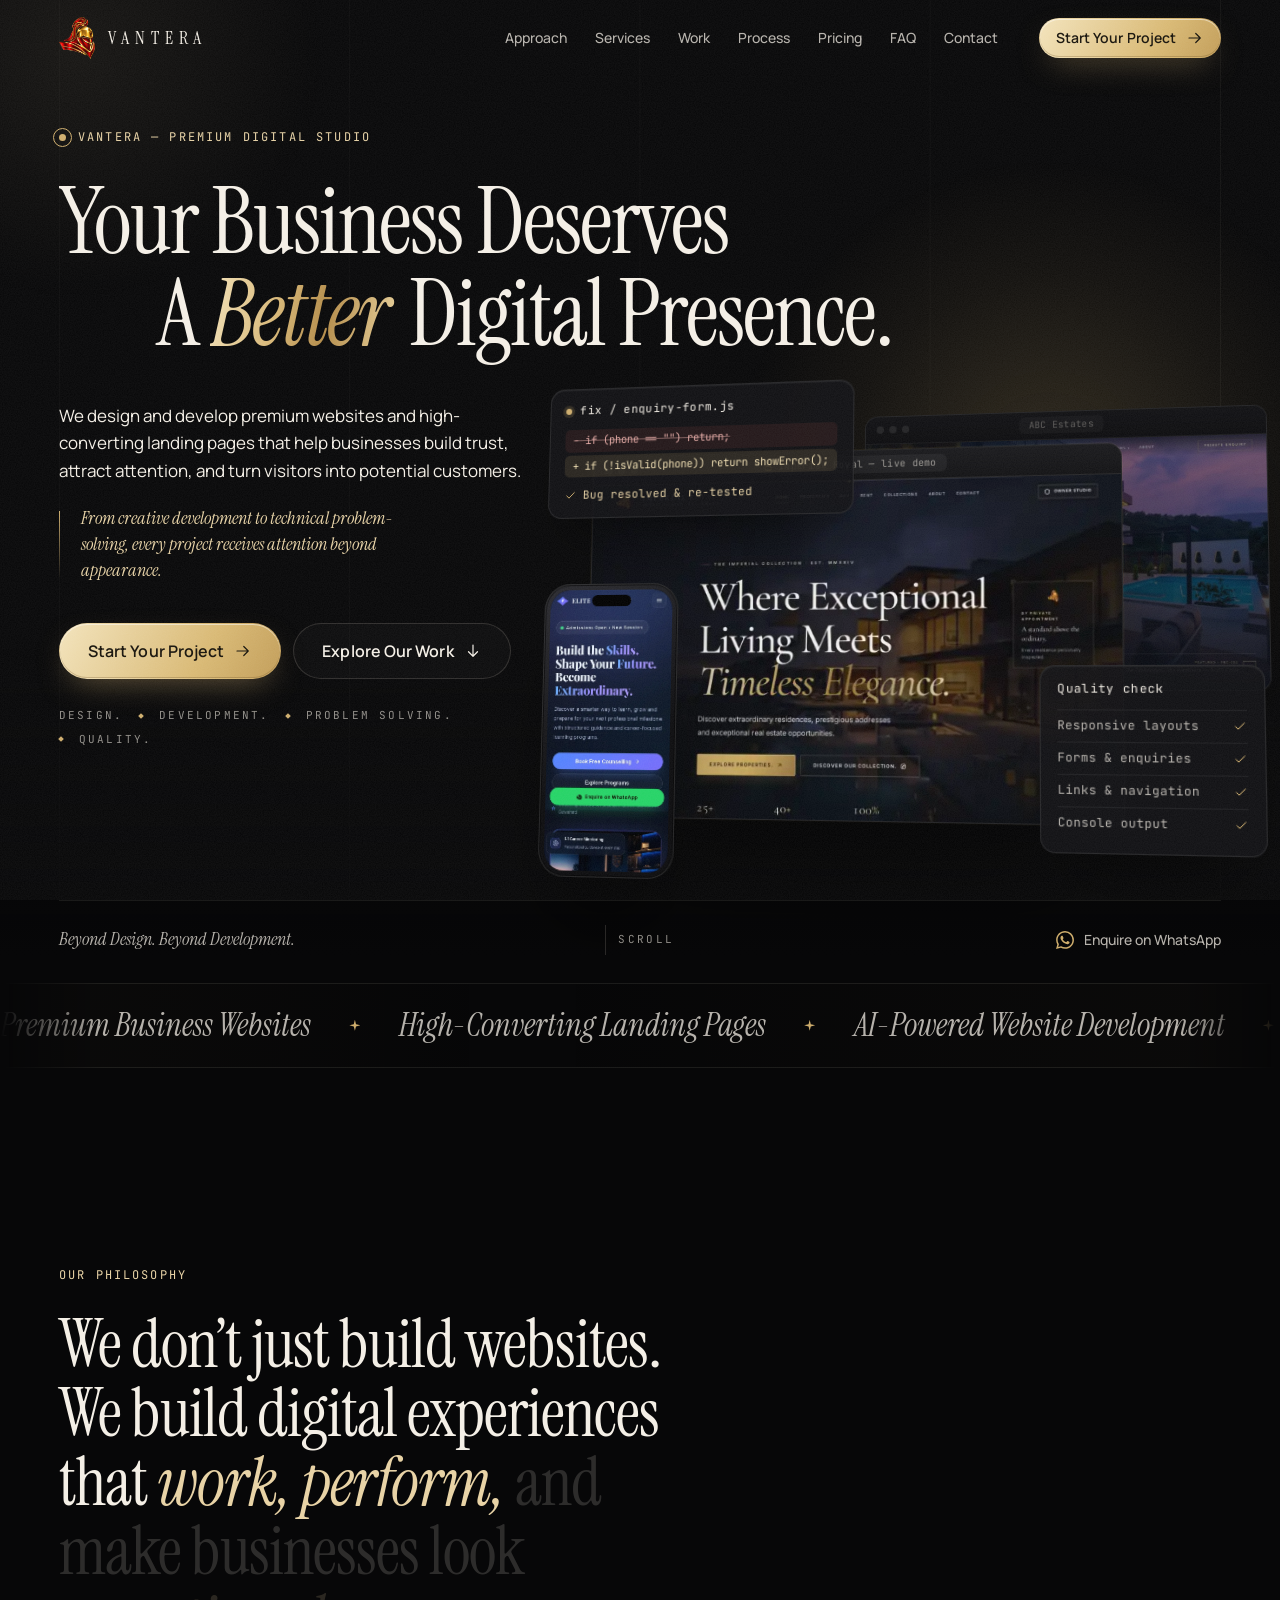
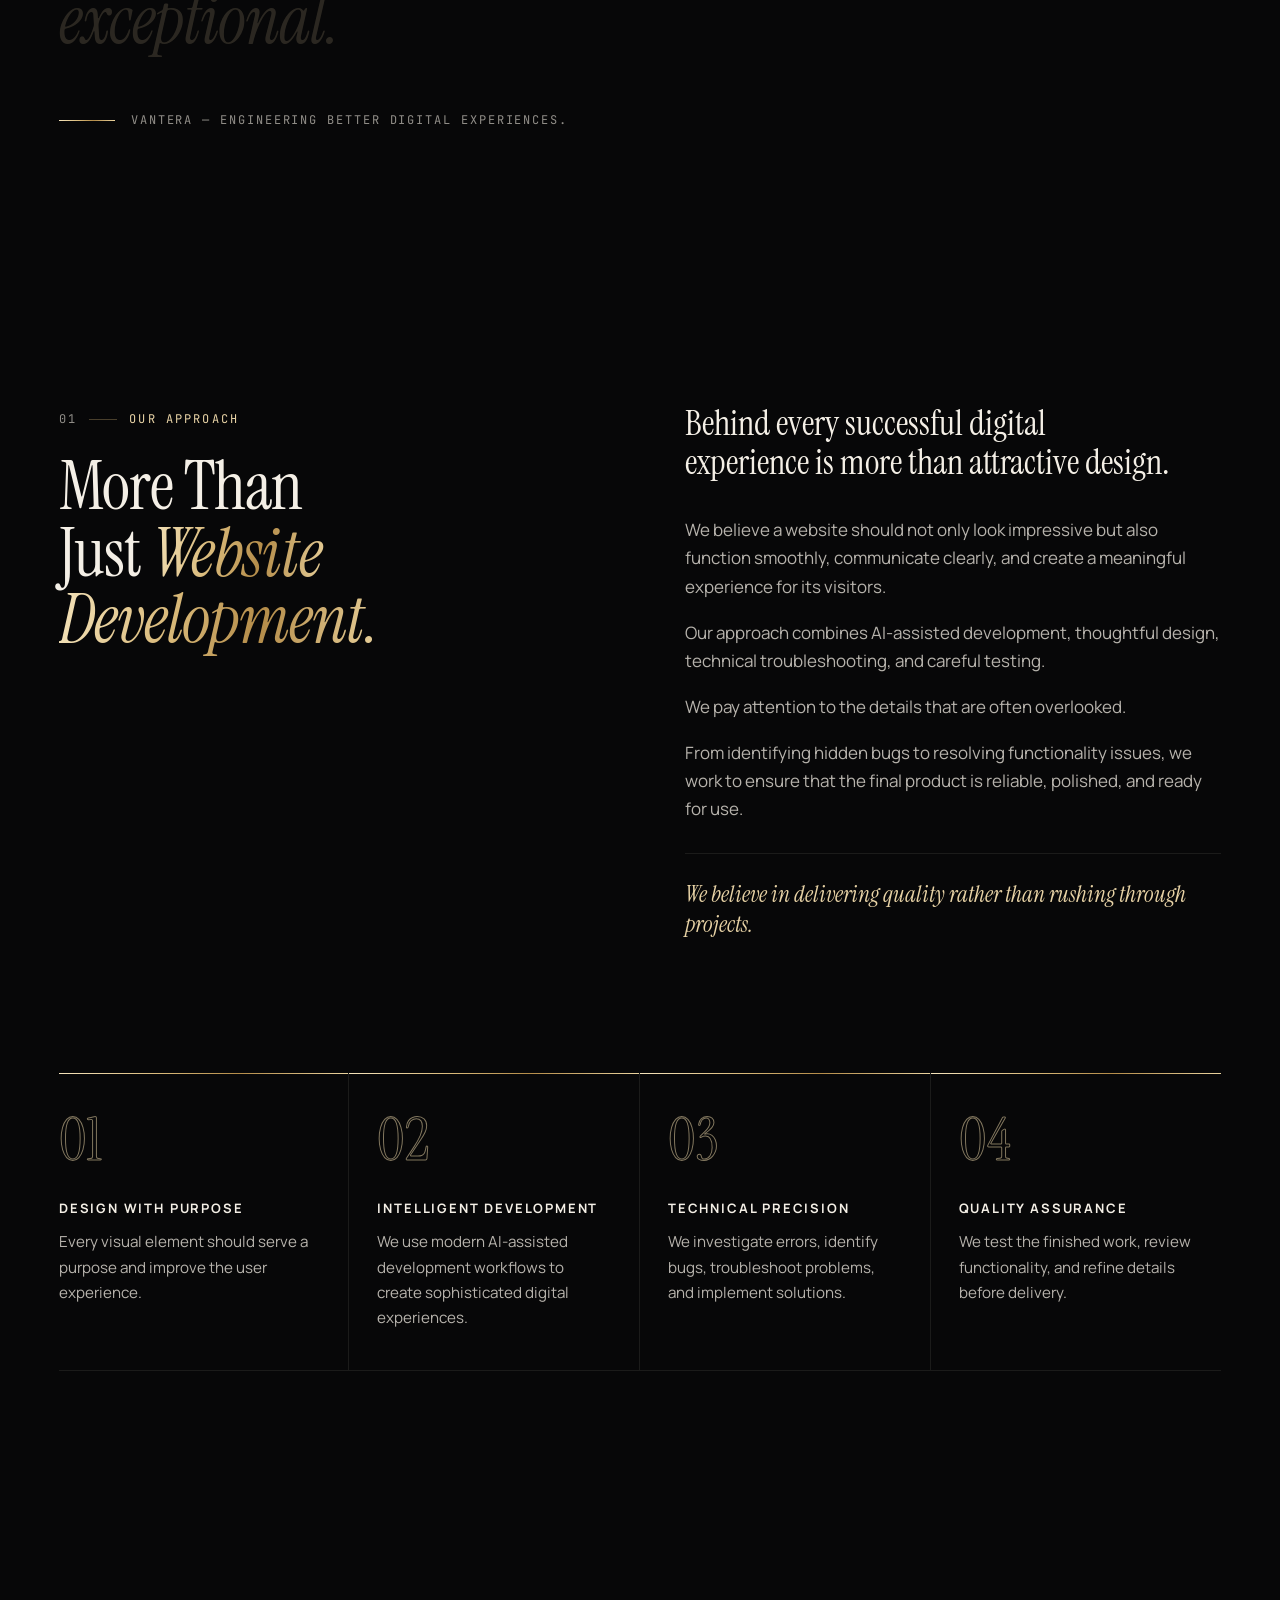
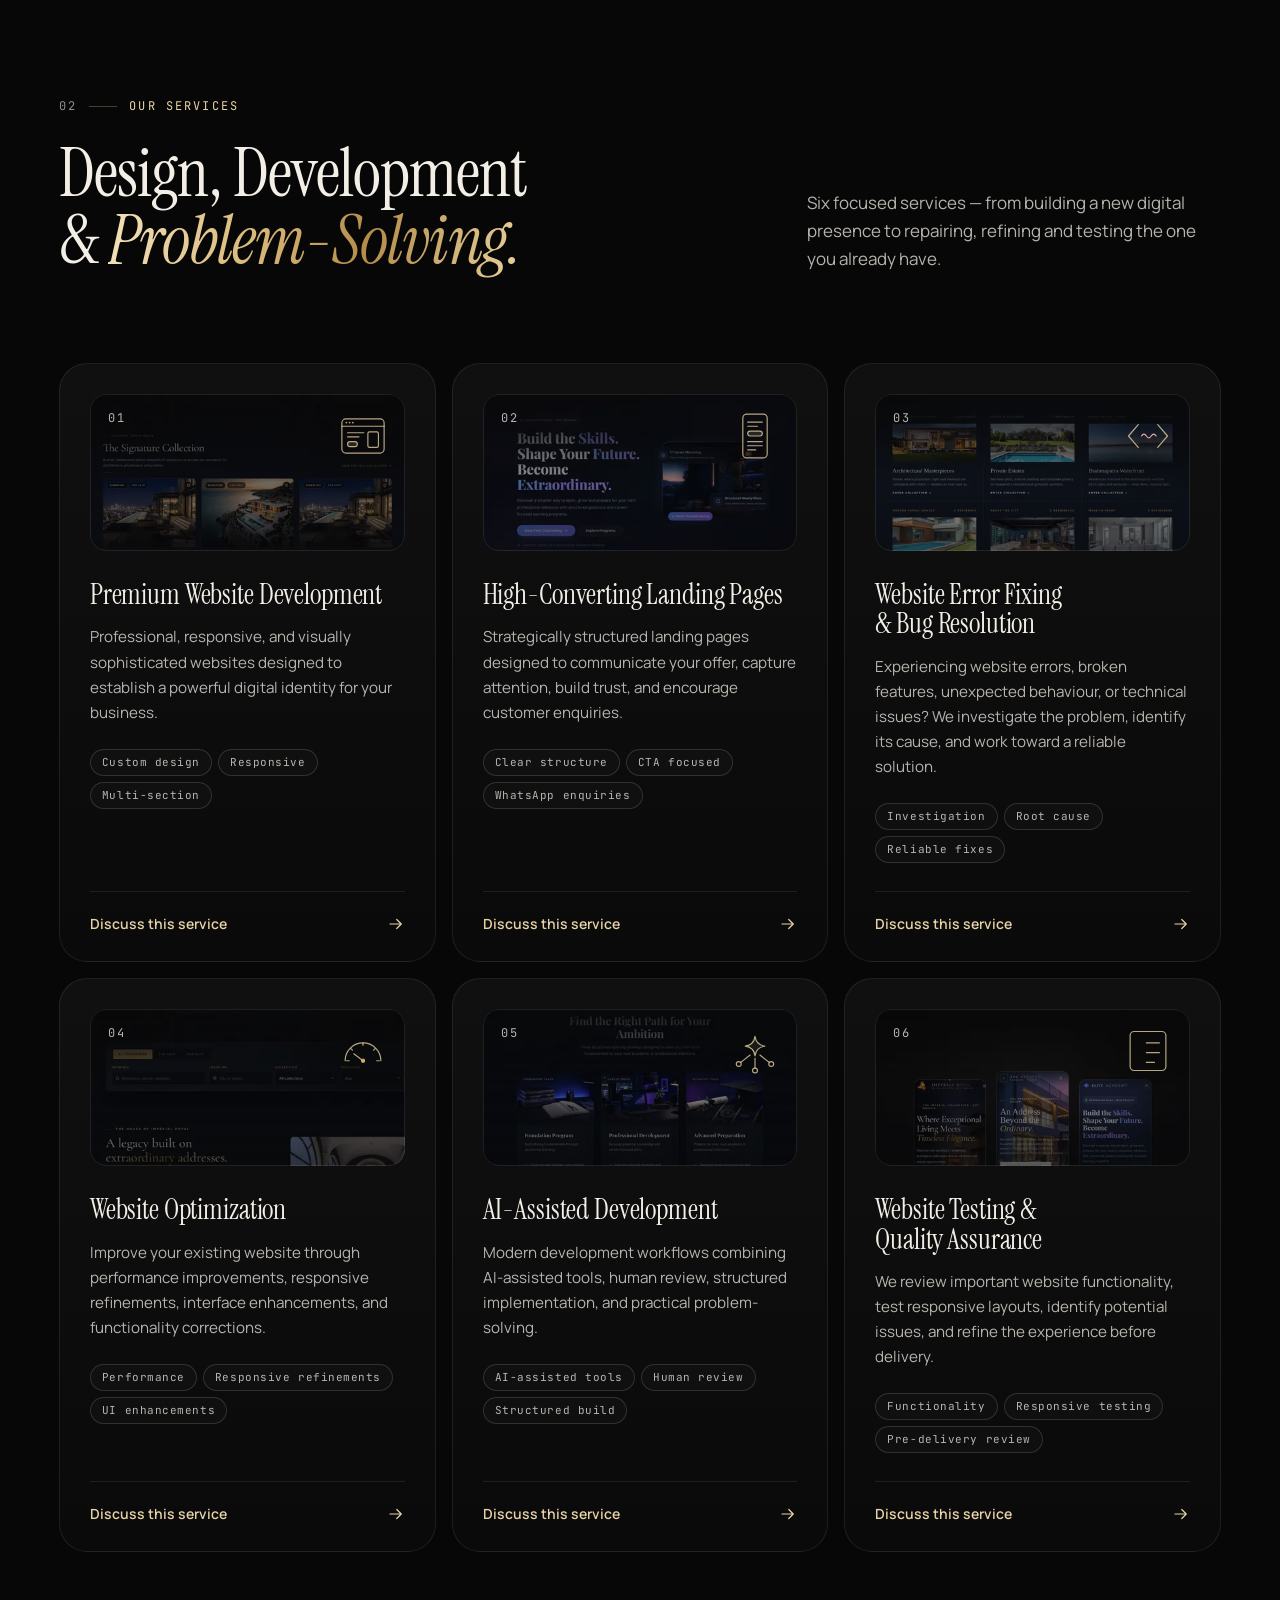
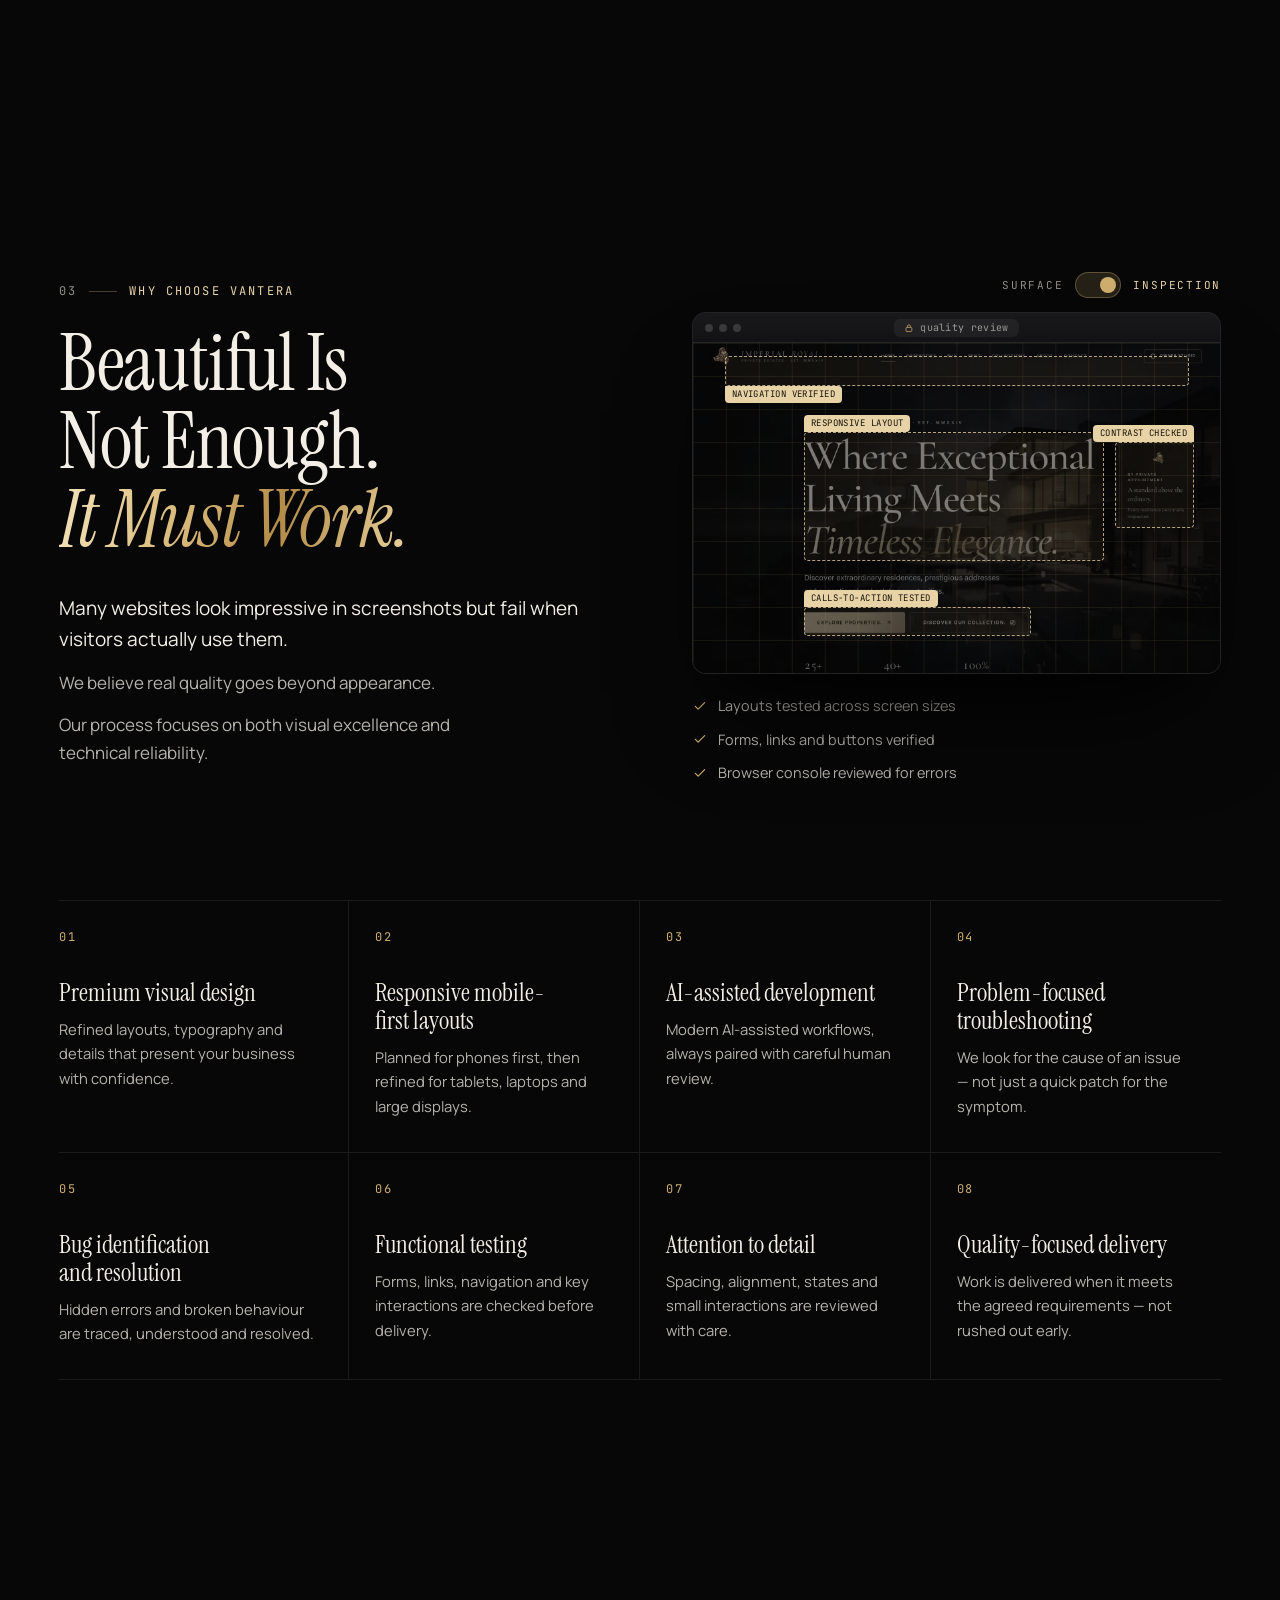
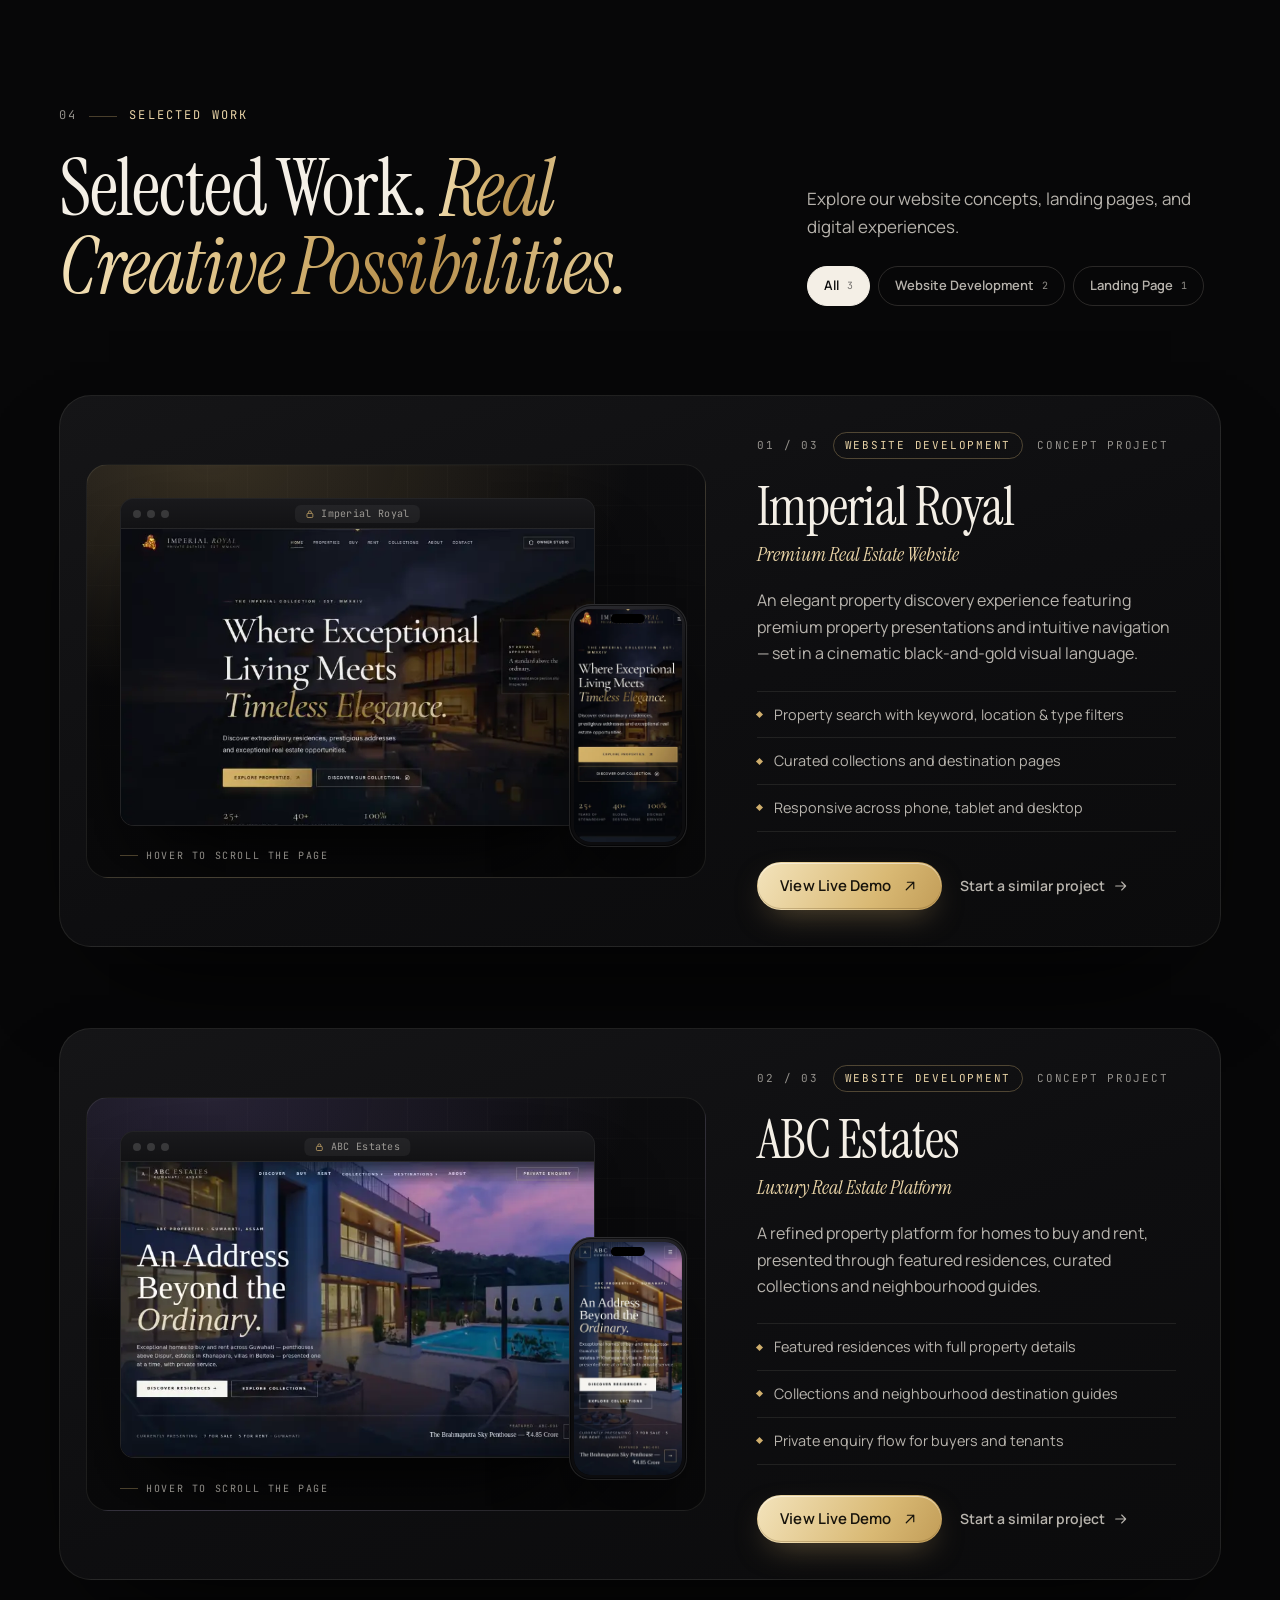
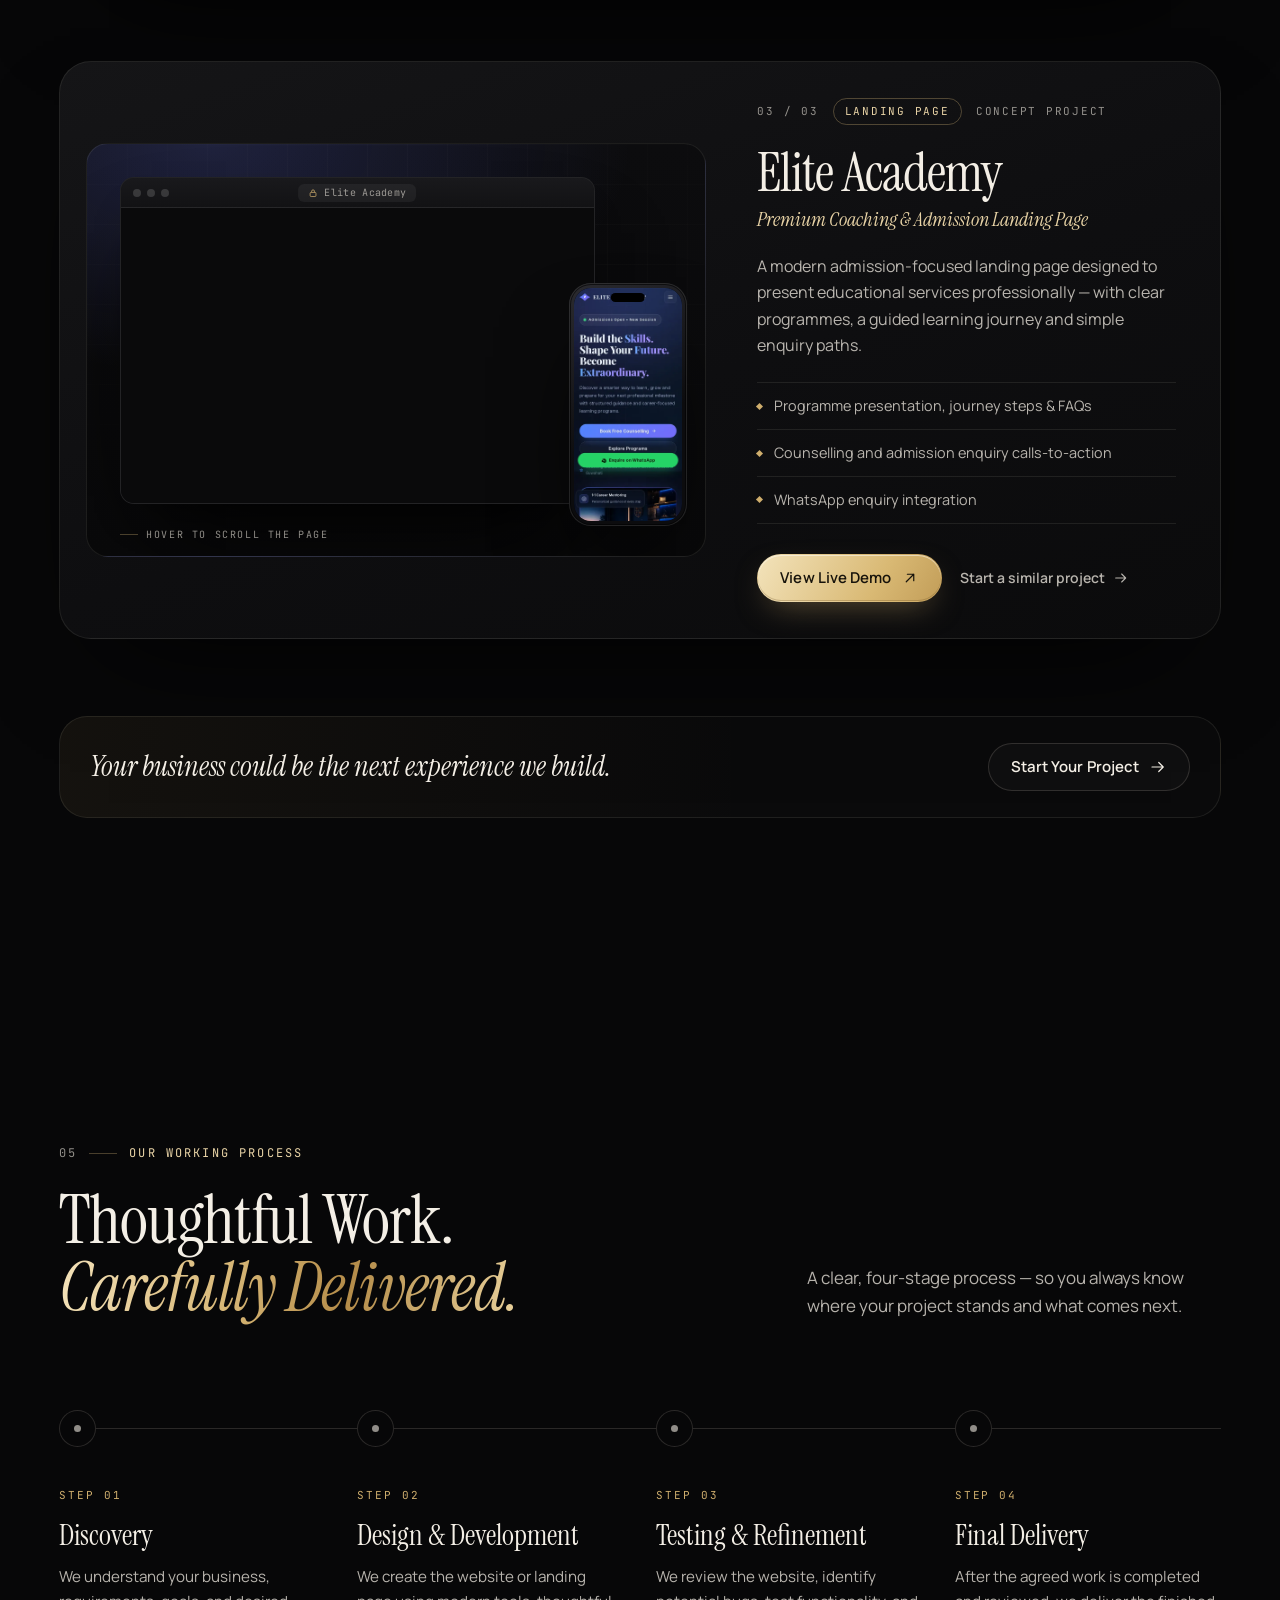
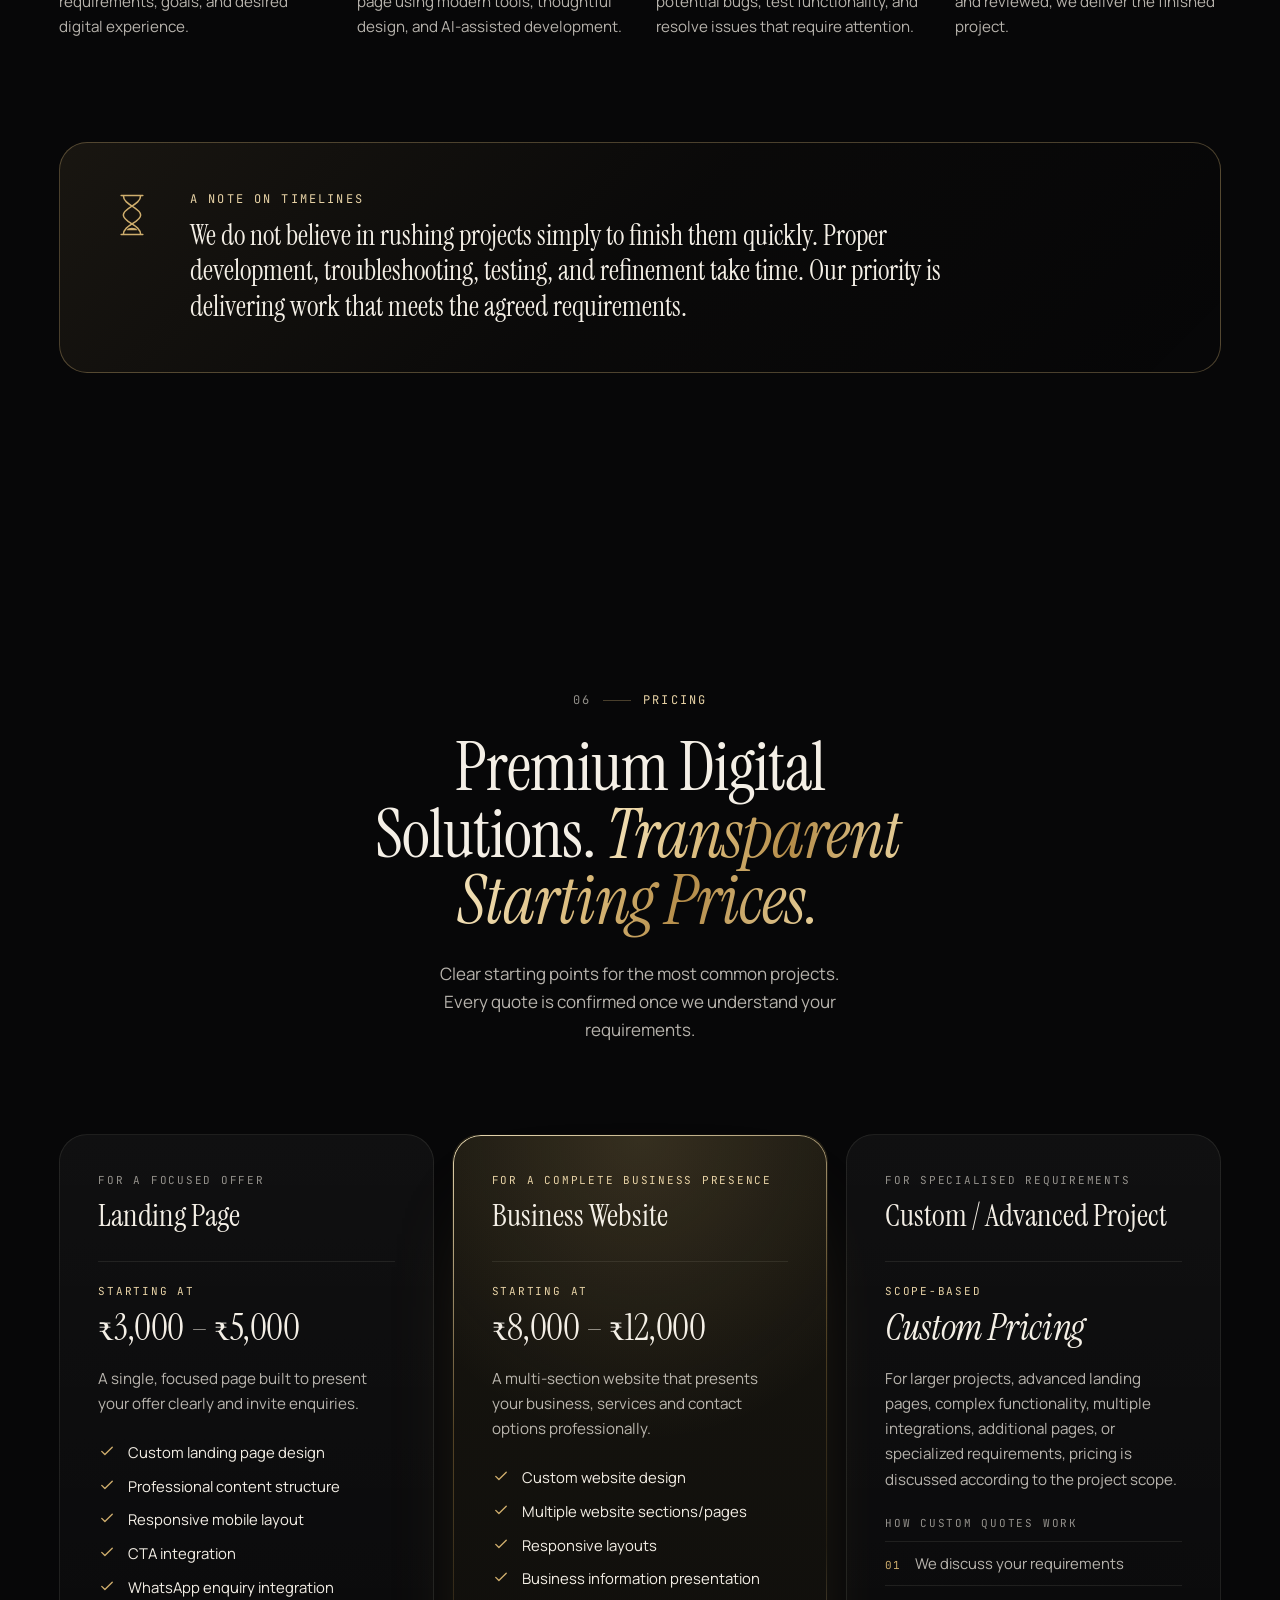
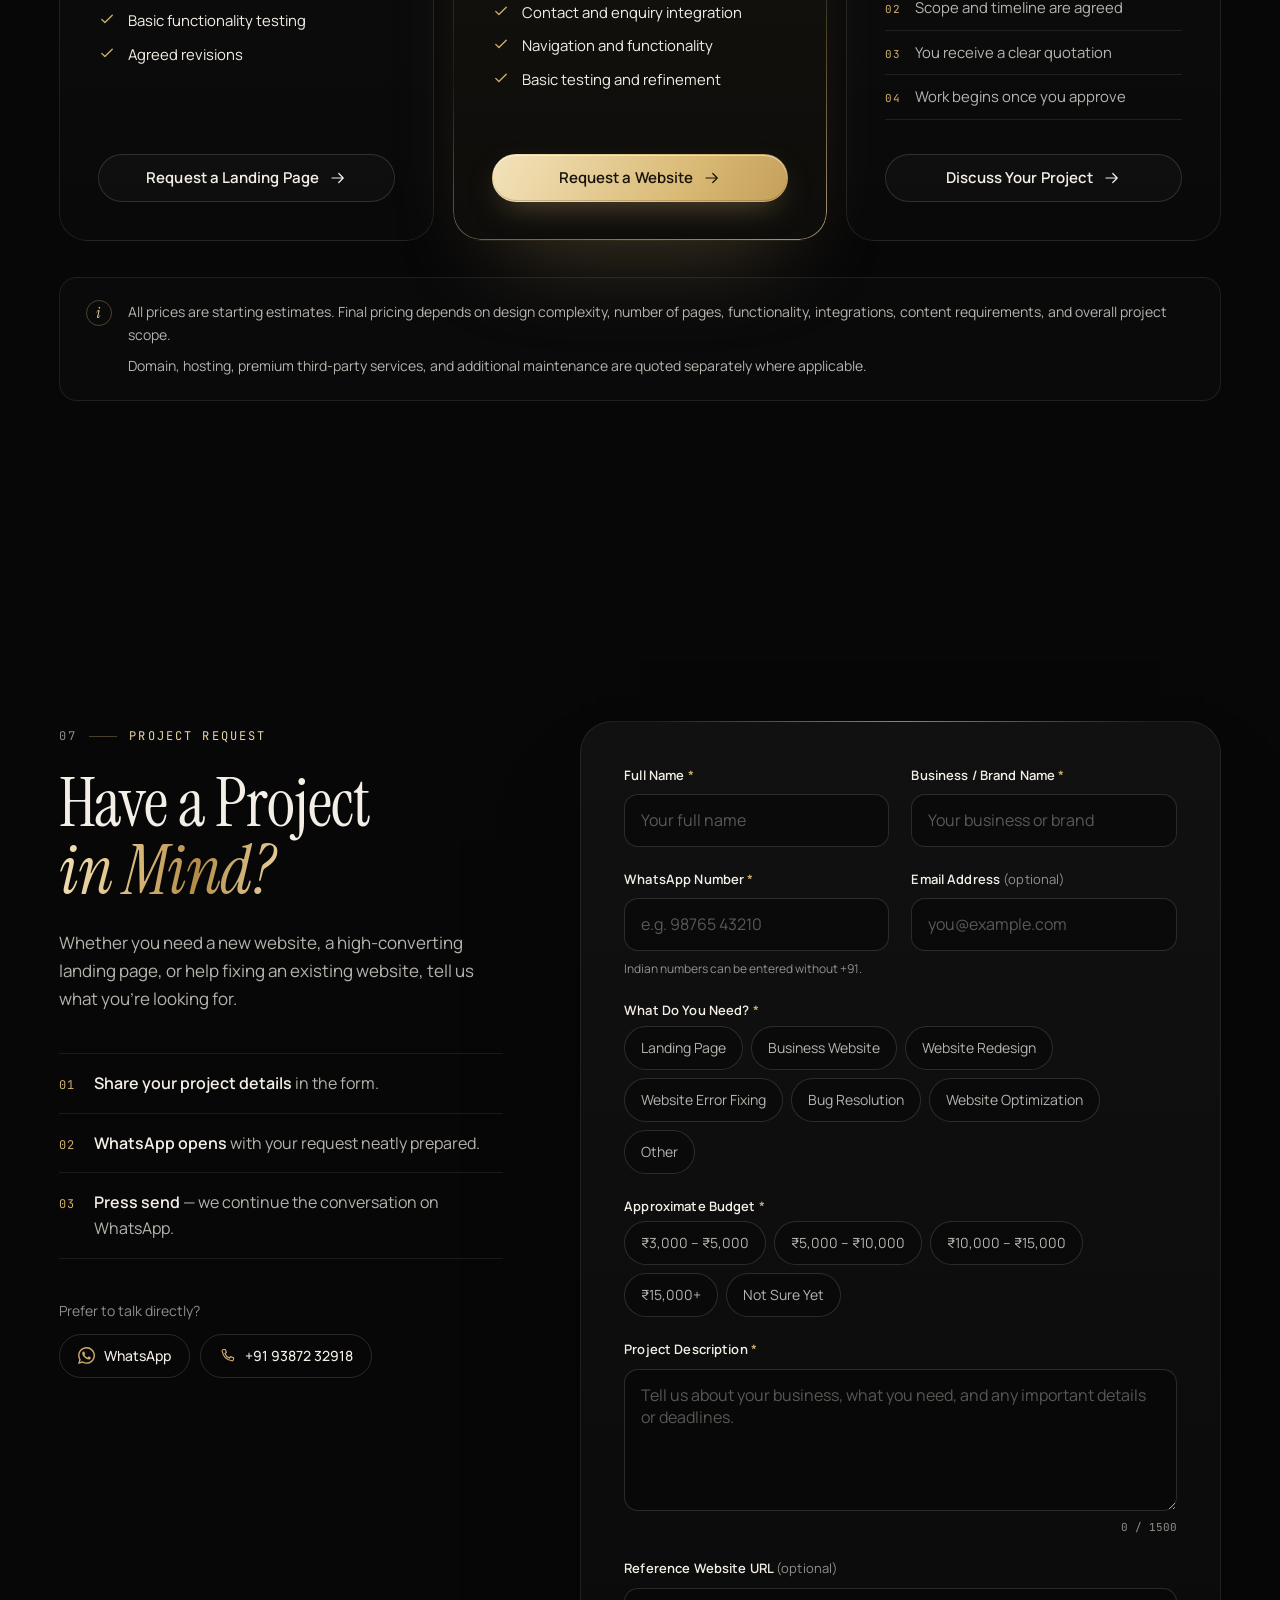
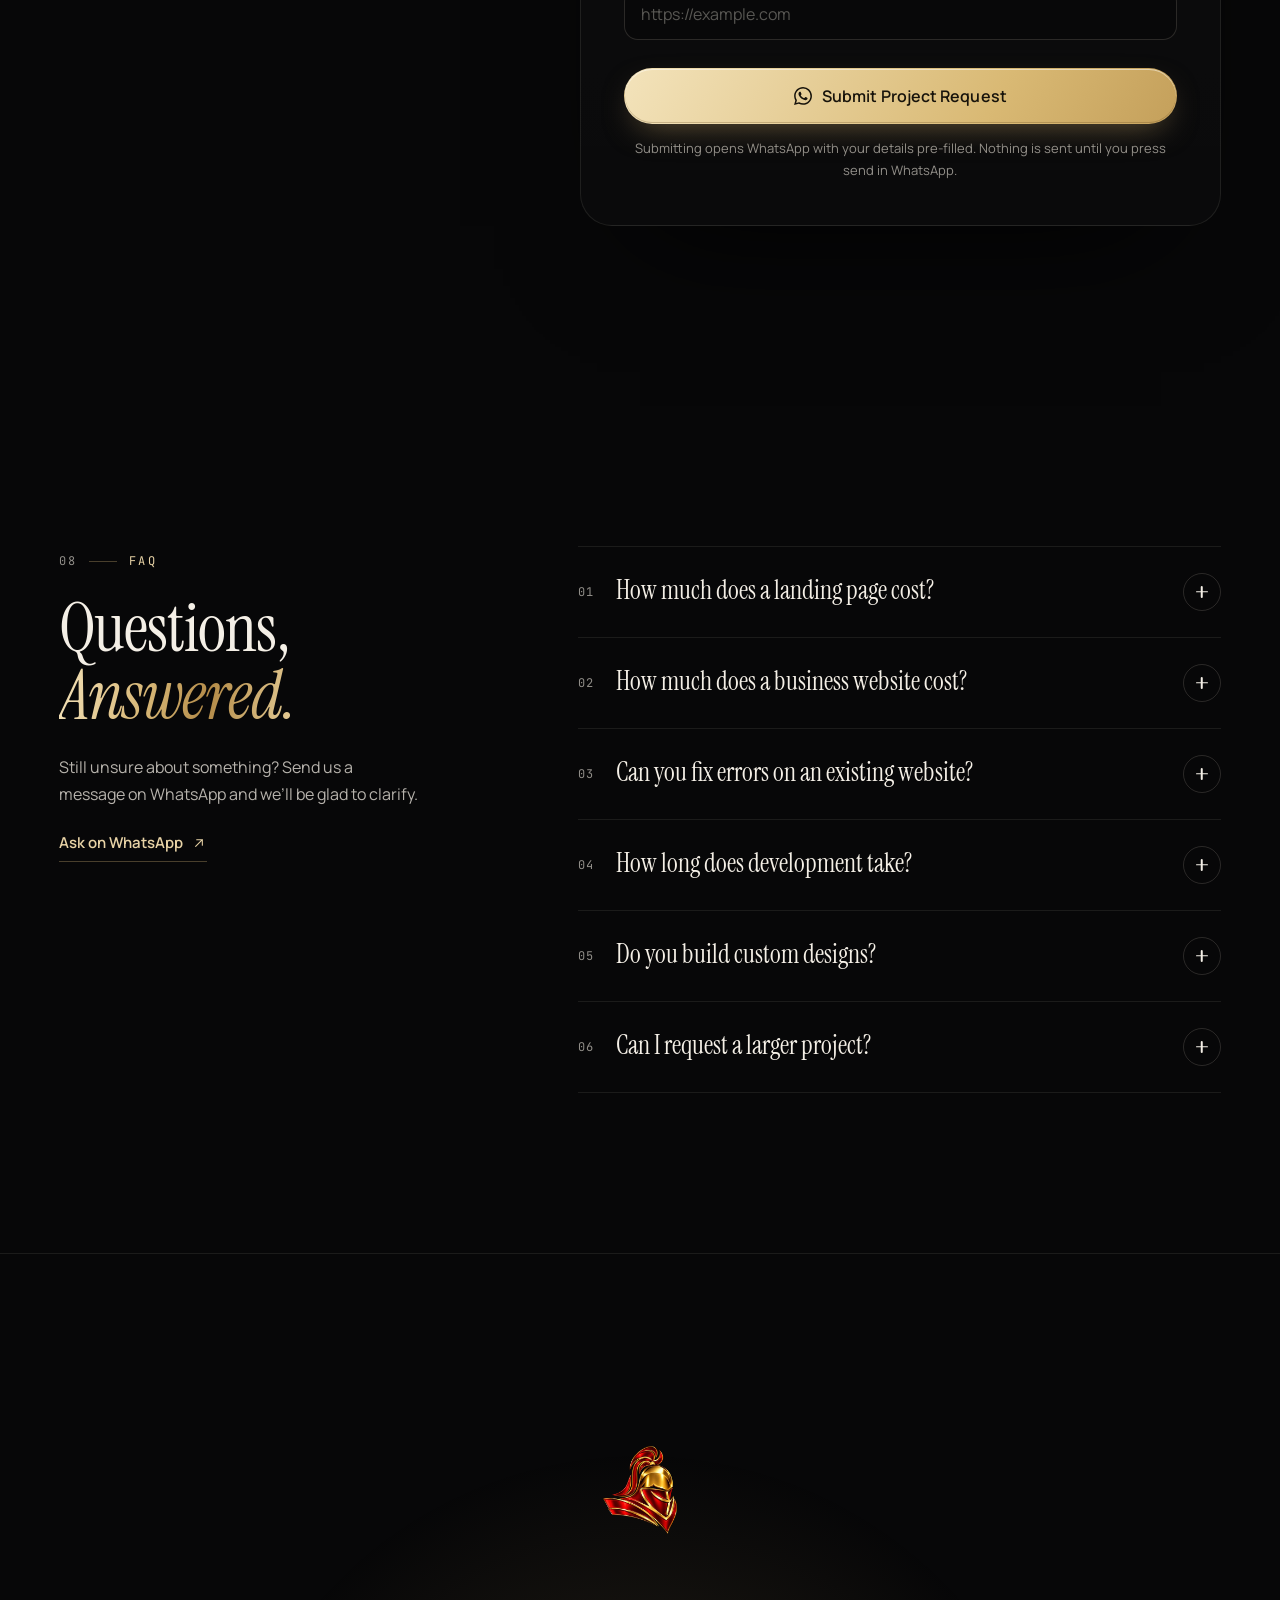
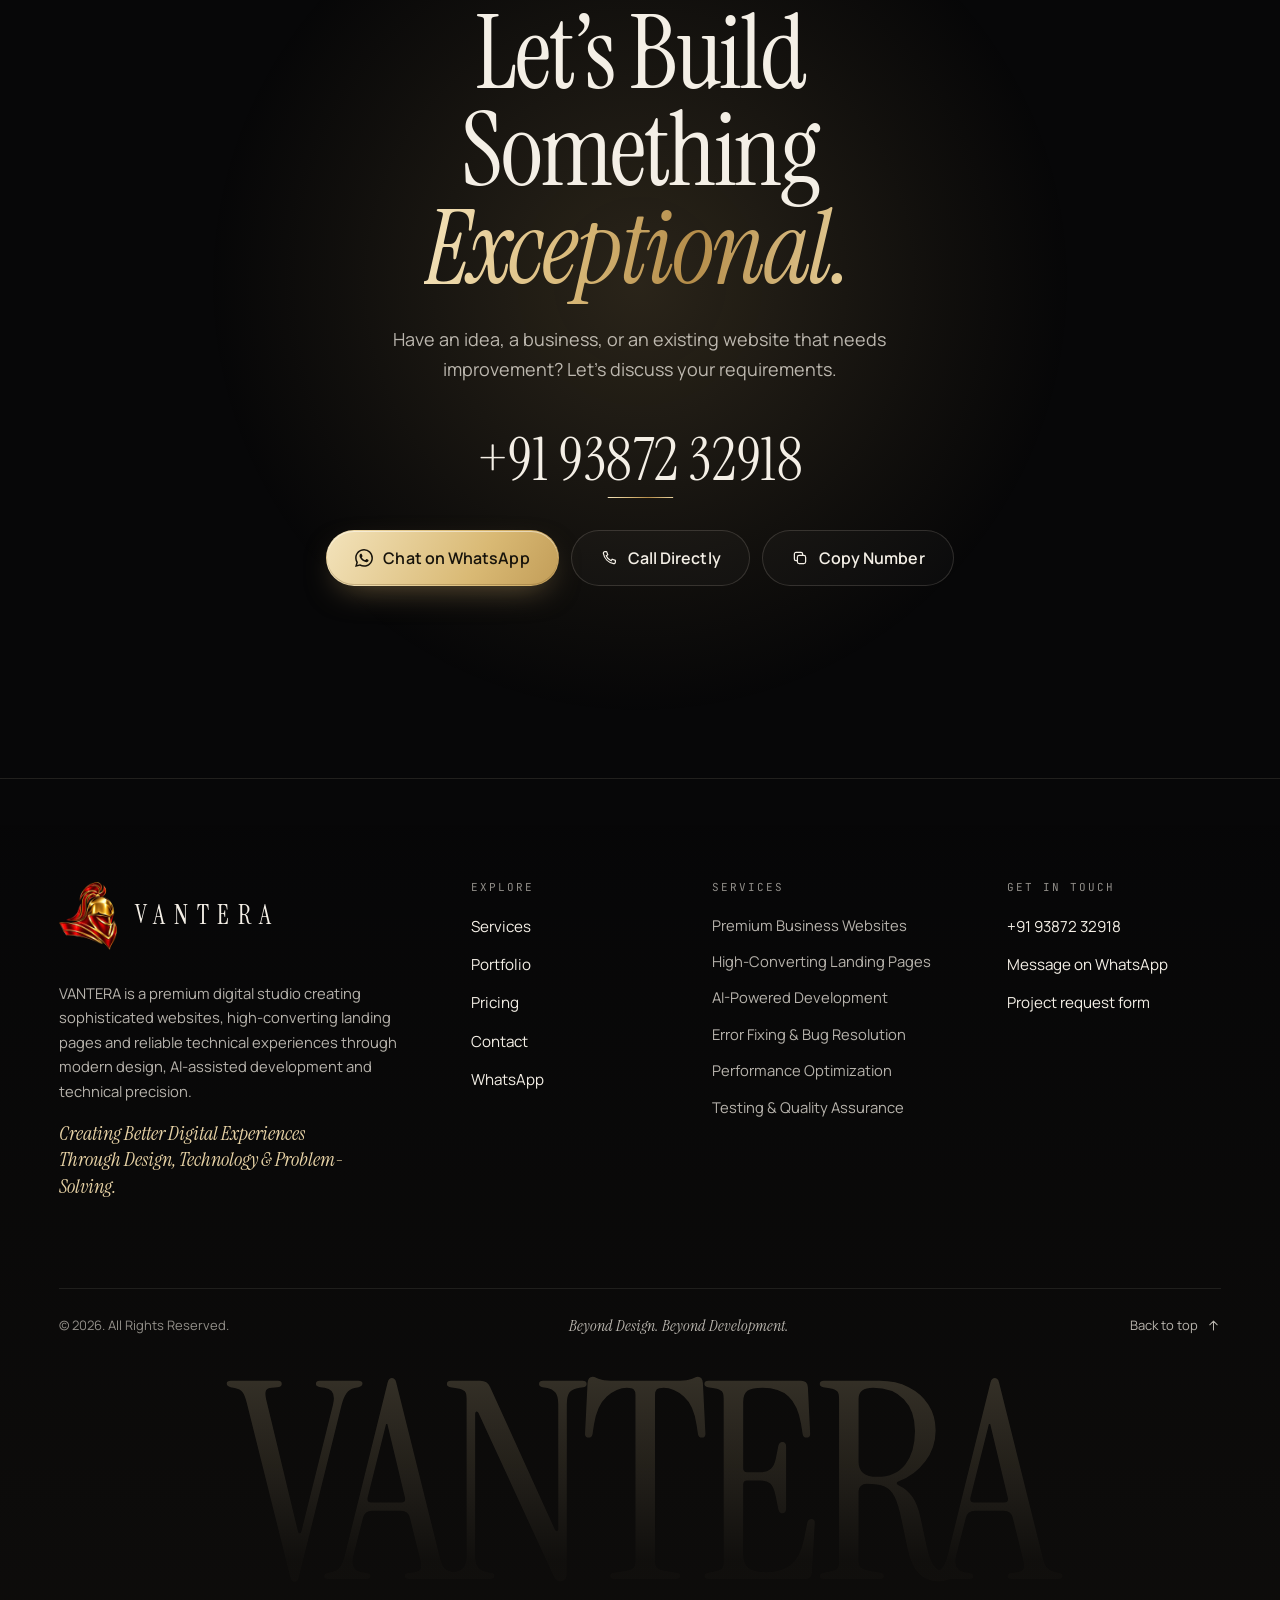
==== commit 0a6629b7: "Services: subtle project thumbnails in cards 01–06 - Each service card's top band is now a quiet 2:1" ====
--- a/index.html
+++ b/index.html
@@ -344,9 +344,12 @@
           <p class="section-head__text reveal">Six focused services — from building a new digital presence to repairing, refining and testing the one you already have.</p>
         </div>
 
+        <!-- Service thumbnails (assets/services, built by tools/capture/services.mjs). "sizes" is ~16% above the
+             rendered width on purpose: Chrome may otherwise pick the next-smaller file and upscale it slightly. -->
         <div class="services__grid">
           <article class="service reveal" style="--stagger:0" data-spotlight>
             <div class="service__top">
+              <div class="service__media" aria-hidden="true"><img src="assets/services/service-01-720.webp" srcset="assets/services/service-01-480.webp 480w, assets/services/service-01-720.webp 720w, assets/services/service-01-960.webp 960w" sizes="(min-width: 2200px) 570px, (min-width: 1680px) 495px, (min-width: 1100px) 447px, (min-width: 700px) 45vw, calc(100vw - 30px)" width="960" height="480" alt="" loading="lazy" decoding="async"></div>
               <span class="service__num">01</span>
               <svg class="service__art art-browser" viewBox="0 0 64 64" aria-hidden="true">
                 <rect x="6" y="11" width="52" height="42" rx="5"/>
@@ -365,6 +368,7 @@
 
           <article class="service reveal" style="--stagger:1" data-spotlight>
             <div class="service__top">
+              <div class="service__media" aria-hidden="true"><img src="assets/services/service-02-720.webp" srcset="assets/services/service-02-480.webp 480w, assets/services/service-02-720.webp 720w, assets/services/service-02-960.webp 960w" sizes="(min-width: 2200px) 570px, (min-width: 1680px) 495px, (min-width: 1100px) 447px, (min-width: 700px) 45vw, calc(100vw - 30px)" width="960" height="480" alt="" loading="lazy" decoding="async"></div>
               <span class="service__num">02</span>
               <svg class="service__art art-landing" viewBox="0 0 64 64" aria-hidden="true">
                 <rect x="17" y="5" width="30" height="54" rx="5"/>
@@ -381,6 +385,7 @@
 
           <article class="service reveal" style="--stagger:2" data-spotlight>
             <div class="service__top">
+              <div class="service__media" aria-hidden="true"><img src="assets/services/service-03-720.webp" srcset="assets/services/service-03-480.webp 480w, assets/services/service-03-720.webp 720w, assets/services/service-03-960.webp 960w" sizes="(min-width: 2200px) 570px, (min-width: 1680px) 495px, (min-width: 1100px) 447px, (min-width: 700px) 45vw, calc(100vw - 30px)" width="960" height="480" alt="" loading="lazy" decoding="async"></div>
               <span class="service__num">03</span>
               <svg class="service__art art-fix" viewBox="0 0 64 64" aria-hidden="true">
                 <path d="M20 18 8 32l12 14M44 18l12 14-12 14"/>
@@ -396,6 +401,7 @@
 
           <article class="service reveal" style="--stagger:0" data-spotlight>
             <div class="service__top">
+              <div class="service__media" aria-hidden="true"><img src="assets/services/service-04-720.webp" srcset="assets/services/service-04-480.webp 480w, assets/services/service-04-720.webp 720w, assets/services/service-04-960.webp 960w" sizes="(min-width: 2200px) 570px, (min-width: 1680px) 495px, (min-width: 1100px) 447px, (min-width: 700px) 45vw, calc(100vw - 30px)" width="960" height="480" alt="" loading="lazy" decoding="async"></div>
               <span class="service__num">04</span>
               <svg class="service__art art-gauge" viewBox="0 0 64 64" aria-hidden="true">
                 <path d="M10 44a22 22 0 1 1 44 0"/>
@@ -411,6 +417,7 @@
 
           <article class="service reveal" style="--stagger:1" data-spotlight>
             <div class="service__top">
+              <div class="service__media" aria-hidden="true"><img src="assets/services/service-05-720.webp" srcset="assets/services/service-05-480.webp 480w, assets/services/service-05-720.webp 720w, assets/services/service-05-960.webp 960w" sizes="(min-width: 2200px) 570px, (min-width: 1680px) 495px, (min-width: 1100px) 447px, (min-width: 700px) 45vw, calc(100vw - 30px)" width="960" height="480" alt="" loading="lazy" decoding="async"></div>
               <span class="service__num">05</span>
               <svg class="service__art art-ai" viewBox="0 0 64 64" aria-hidden="true">
                 <path class="art-star" d="M32 14c1 7.5 4.5 11 12 12-7.5 1-11 4.5-12 12-1-7.5-4.5-11-12-12 7.5-1 11-4.5 12-12Z"/>
@@ -426,6 +433,7 @@
 
           <article class="service reveal" style="--stagger:2" data-spotlight>
             <div class="service__top">
+              <div class="service__media" aria-hidden="true"><img src="assets/services/service-06-720.webp" srcset="assets/services/service-06-480.webp 480w, assets/services/service-06-720.webp 720w, assets/services/service-06-960.webp 960w" sizes="(min-width: 2200px) 570px, (min-width: 1680px) 495px, (min-width: 1100px) 447px, (min-width: 700px) 45vw, calc(100vw - 30px)" width="960" height="480" alt="" loading="lazy" decoding="async"></div>
               <span class="service__num">06</span>
               <svg class="service__art art-qa" viewBox="0 0 64 64" aria-hidden="true">
                 <rect x="10" y="8" width="44" height="48" rx="5"/>
--- a/assets/css/main.css
+++ b/assets/css/main.css
@@ -109,6 +109,17 @@
 @media (min-width: 1680px) {
   :root { --container: 1480px; }
 }
+/* Scroll- and pointer-driven values are registered as non-inherited, so updating one
+   restyles only the element that uses it, never its whole subtree (smoother scrolling). */
+@property --hero-p { syntax: "<number>"; inherits: false; initial-value: 0; }
+@property --progress { syntax: "<number>"; inherits: false; initial-value: 0; }
+@property --tl { syntax: "<number>"; inherits: false; initial-value: 0; }
+@property --rx { syntax: "<angle>"; inherits: false; initial-value: 0deg; }
+@property --ry { syntax: "<angle>"; inherits: false; initial-value: 0deg; }
+@property --lx { syntax: "<length>"; inherits: false; initial-value: 0px; }
+@property --ly { syntax: "<length>"; inherits: false; initial-value: 0px; }
+@property --lz { syntax: "<length>"; inherits: false; initial-value: 0px; }
+
 /* Very large displays: scale the whole rem-based system for an immersive, balanced layout */
 @media (min-width: 2200px) {
   html { font-size: 112.5%; }
@@ -750,11 +761,10 @@
   height: auto !important;
   opacity: 0;
   transition: opacity 1.2s var(--ease-out);
-  will-change: transform;
 }
 .frame.is-scrolling .frame__scroll {
   opacity: 1;
-  animation: siteScroll var(--dur, 48s) var(--ease-in-out) 2s infinite alternate;
+  animation: siteScroll var(--dur, 48s) var(--ease-in-out) infinite alternate; /* keyframes open with a hold, so no start delay is needed */
 }
 .frame.is-paused .frame__scroll { animation-play-state: paused; }
 @keyframes siteScroll {
@@ -832,8 +842,8 @@
   text-decoration: none;
 }
 .hero__scroll-track { position: relative; width: 1px; height: 30px; overflow: hidden; background: var(--line-2); }
-.hero__scroll-track i { position: absolute; left: 0; top: -40%; width: 1px; height: 40%; background: var(--gold); animation: scrollCue 2.4s var(--ease-in-out) infinite; }
-@keyframes scrollCue { to { top: 100%; } }
+.hero__scroll-track i { position: absolute; left: 0; top: 0; width: 1px; height: 40%; background: var(--gold); transform: translate3d(0, -100%, 0); animation: scrollCue 2.4s var(--ease-in-out) infinite; }
+@keyframes scrollCue { to { transform: translate3d(0, 250%, 0); } }
 .hero__wa {
   justify-self: end;
   display: inline-flex;
@@ -849,7 +859,8 @@
 .hero__wa:hover { color: var(--text); }
 
 /* Intro choreography (pure CSS — no loading screen, nothing blocks rendering) */
-.js .intro { animation: introUp 1.1s var(--ease-out) both; animation-delay: calc(var(--d, 0) * 90ms + 60ms); }
+/* backwards (not both): hidden during the delay, then the finished animation releases its GPU layer */
+.js .intro { animation: introUp 1.1s var(--ease-out) backwards; animation-delay: calc(var(--d, 0) * 90ms + 60ms); }
 .js .hero__line > .intro { animation-name: lineUp; animation-duration: 1.2s; }
 .js .intro--visual { animation-name: visualIn; animation-duration: 1.6s; }
 @keyframes introUp { from { opacity: 0; transform: translate3d(0, 22px, 0); } }
@@ -1031,7 +1042,9 @@
   isolation: isolate;
   border-radius: var(--radius-l);
   border: 1px solid var(--line);
-  background: linear-gradient(180deg, rgba(255, 255, 255, 0.036), rgba(255, 255, 255, 0.012));
+  /* = 3.6% → 1.2% white over --bg, pre-blended and opaque: renders identically on every GPU/rasteriser
+     and keeps the column guides from running through the card and breaking around the thumbnail */
+  background: linear-gradient(180deg, #101011, #0a0a0b);
   transition: transform 0.6s var(--ease-out), border-color 0.4s;
 }
 .service::before {
@@ -1059,8 +1072,46 @@
 }
 .service:hover { transform: translateY(-5px); }
 .service:hover::before, .service:hover::after { opacity: 1; }
-.service__top { display: flex; align-items: flex-start; justify-content: space-between; margin-bottom: 52px; }
-.service__num { font: 400 0.75rem/1 var(--font-mono); letter-spacing: 0.16em; color: var(--text-3); }
+/* Top band = a quiet window onto real project work; number and line-art sit on top of it */
+.service__top {
+  position: relative;
+  z-index: 0;
+  display: flex;
+  align-items: flex-start;
+  justify-content: space-between;
+  aspect-ratio: 2 / 1;
+  margin-bottom: 30px;
+  padding: 16px 16px 0 18px;
+  overflow: hidden;
+  border-radius: 16px;
+  background: var(--bg-2);
+}
+.service__media { position: absolute; inset: 0; z-index: 0; }
+.service__media img {
+  display: block;
+  width: 100%;
+  height: 100%;
+  object-fit: cover;
+  object-position: center top;
+  opacity: 0.56;
+  transition: opacity 0.7s var(--ease-out); /* opacity only: composited, no resampling shimmer */
+}
+/* The legibility veil under the number and line-art is baked into the image files
+   (tools/capture/services.mjs): no live gradients to repaint while scrolling. */
+.service:hover .service__media img { opacity: 0.84; }
+/* hairline frame drawn above the image, so rounded corners never show a seam */
+.service__top::after {
+  content: "";
+  position: absolute;
+  inset: 0;
+  z-index: 3;
+  border-radius: inherit;
+  box-shadow: inset 0 0 0 1px rgba(244, 236, 222, 0.1);
+  pointer-events: none;
+}
+.service__num, .service__art { position: relative; z-index: 2; }
+.service__num { font: 400 0.75rem/1 var(--font-mono); letter-spacing: 0.16em; color: var(--text-2); padding-top: 2px; }
+@media (hover: none) { .service__media img { opacity: 0.66; } }
 .service__title { margin: 0 0 14px; font: 400 clamp(1.65rem, 2.15vw, 2.05rem)/1.06 var(--font-display); letter-spacing: -0.005em; text-wrap: balance; }
 .service__desc { margin: 0 0 24px; font-size: 0.95rem; color: var(--text-2); }
 .tags { display: flex; flex-wrap: wrap; gap: 6px; margin: 0 0 28px; padding: 0; list-style: none; }
@@ -1099,6 +1150,10 @@
   stroke-linecap: round;
   stroke-linejoin: round;
   overflow: visible;
+}
+/* narrow thumbnail windows (2-up tablets, 3-up small laptops): smaller line-art, same ~1.2px stroke */
+@media (min-width: 700px) and (max-width: 899px), (min-width: 1100px) and (max-width: 1299px) {
+  .service__art { width: 52px; height: 52px; stroke-width: 1.45; }
 }
 .art-browser circle { fill: rgba(232, 211, 166, 0.78); stroke: none; }
 .art-fill { fill: rgba(232, 211, 166, 0.14); transition: fill 0.5s; }
@@ -1355,9 +1410,8 @@
   width: 100%;
   height: auto;
   opacity: 0;
-  transform: translate3d(0, 0, 0);
+  transform: translateY(0); /* identity 2D transform: no layer, and no layout when previews start/stop */
   transition: opacity 0.6s var(--ease-out), transform 1.6s var(--ease-out);
-  will-change: transform;
 }
 .is-ready > .shot-full { opacity: 1; }
 .case__phone {
@@ -1371,6 +1425,8 @@
 .case__phone .phone__screen::before { height: 9px; top: 5px; }
 /* Hover-to-scroll previews (desktop) */
 @media (hover: hover) and (pointer: fine) {
+  /* promote only while the pointer is over the card, just before the preview starts moving */
+  .case:hover .is-ready > .shot-full { will-change: transform; }
   .case__media:hover .is-ready > .shot-full,
   .case__media:focus-within .is-ready > .shot-full {
     transform: translate3d(0, calc(var(--shift, 0px) * -1), 0);
@@ -1379,7 +1435,7 @@
 }
 /* Auto-scroll previews on touch screens while in view */
 @media (hover: none), (pointer: coarse) {
-  .case.is-playing .is-ready > .shot-full { animation: previewScroll var(--dur, 14s) var(--ease-in-out) 0.6s infinite alternate; }
+  .case.is-playing .is-ready > .shot-full { animation: previewScroll var(--dur, 14s) var(--ease-in-out) infinite alternate; }
 }
 @keyframes previewScroll {
   0%, 8% { transform: translate3d(0, 0, 0); }
@@ -1499,11 +1555,22 @@
   border-radius: 50%;
   border: 1px solid var(--line-2);
   background: var(--bg);
-  transition: border-color 0.6s, box-shadow 0.6s;
-}
-.step__node i { width: 7px; height: 7px; border-radius: 50%; background: var(--text-3); transition: background 0.6s, transform 0.6s var(--ease-out); }
-.step.is-lit .step__node { border-color: var(--gold-line); box-shadow: 0 0 0 7px rgba(207, 174, 109, 0.07); }
-.step.is-lit .step__node i { background: var(--gold); transform: scale(1.25); }
+}
+/* Lit state = overlays that fade in (opacity/transform only), so lighting a step stays on the compositor */
+.step__node::before {
+  content: "";
+  position: absolute;
+  inset: -1px;
+  border-radius: 50%;
+  border: 1px solid var(--gold-line);
+  box-shadow: 0 0 0 7px rgba(207, 174, 109, 0.07);
+  opacity: 0;
+  transition: opacity 0.6s;
+}
+.step__node i { position: relative; width: 7px; height: 7px; border-radius: 50%; background: var(--text-3); transition: transform 0.6s var(--ease-out); }
+.step__node i::after { content: ""; position: absolute; inset: 0; border-radius: inherit; background: var(--gold); opacity: 0; transition: opacity 0.6s; }
+.step.is-lit .step__node::before, .step.is-lit .step__node i::after { opacity: 1; }
+.step.is-lit .step__node i { transform: scale(1.25); }
 .step__num { font: 400 0.6875rem/1 var(--font-mono); letter-spacing: 0.18em; text-transform: uppercase; color: var(--gold); }
 .step__title { margin: 14px 0 12px; font: 400 clamp(1.65rem, 2.3vw, 2.15rem)/1.08 var(--font-display); }
 .step p { margin: 0; max-width: 32ch; font-size: 0.95rem; color: var(--text-2); }
@@ -1734,7 +1801,7 @@
   border: 1px solid var(--gold-line);
   background: rgba(207, 174, 109, 0.07);
   outline: none;
-  animation: introUp 0.7s var(--ease-out) both;
+  animation: introUp 0.7s var(--ease-out) backwards;
 }
 .form__status-icon { display: grid; place-items: center; width: 46px; height: 46px; flex: none; border-radius: 50%; background: rgba(207, 174, 109, 0.16); color: var(--champagne); }
 .form__status-icon svg { width: 22px; height: 22px; }
@@ -1936,7 +2003,7 @@
   border: 1px solid var(--gold);
   opacity: 0;
 }
-.fab.is-visible::before { animation: fabRing 3.6s var(--ease-out) 1s infinite; }
+.fab.is-visible::before { animation: fabRing 3.6s var(--ease-out) infinite; }
 @keyframes fabRing { 0% { transform: scale(1); opacity: 0.6; } 70%, 100% { transform: scale(1.45); opacity: 0; } }
 .fab.is-visible { opacity: 1; transform: none; pointer-events: auto; }
 .fab:hover { border-color: var(--champagne); }
@@ -1982,7 +2049,9 @@
    SCROLL REVEALS (CSS animations so they never fight hover transitions)
    ========================================================================== */
 .js .reveal { opacity: 0; }
-.js .reveal.is-in { animation: reveal 1.1s var(--ease-out) both; animation-delay: calc(var(--stagger, 0) * 90ms); }
+/* Stagger is applied by JS (timed class), not animation-delay: delayed animations keep the main thread busy every frame.
+   The end state is the base style and there is no fill, so a finished reveal releases its GPU layer. */
+.js .reveal.is-in { opacity: 1; translate: 0 0; animation: reveal 1.1s var(--ease-out); } /* identity 2D translate: no layout when the animation is released */
 @keyframes reveal { from { opacity: 0; translate: 0 30px; } to { opacity: 1; translate: 0 0; } }
 
 /* ==========================================================================
@@ -2035,8 +2104,9 @@
   .work__cta .btn { width: 100%; }
   .case__actions .btn { width: 100%; }
   .disclaimer { padding: 18px; }
-  .service { min-height: 0; padding: 26px 22px 22px; }
-  .service__top { margin-bottom: 36px; }
+  .service { min-height: 0; padding: 22px 22px 22px; }
+  .service__top { margin-bottom: 24px; padding: 14px 12px 0 16px; border-radius: 14px; }
+  .service__art { width: 52px; height: 52px; stroke-width: 1.45; } /* same ~1.2px line weight at the smaller size */
   .layer--chip-b { display: none; }
 }
 @media (max-width: 380px) {
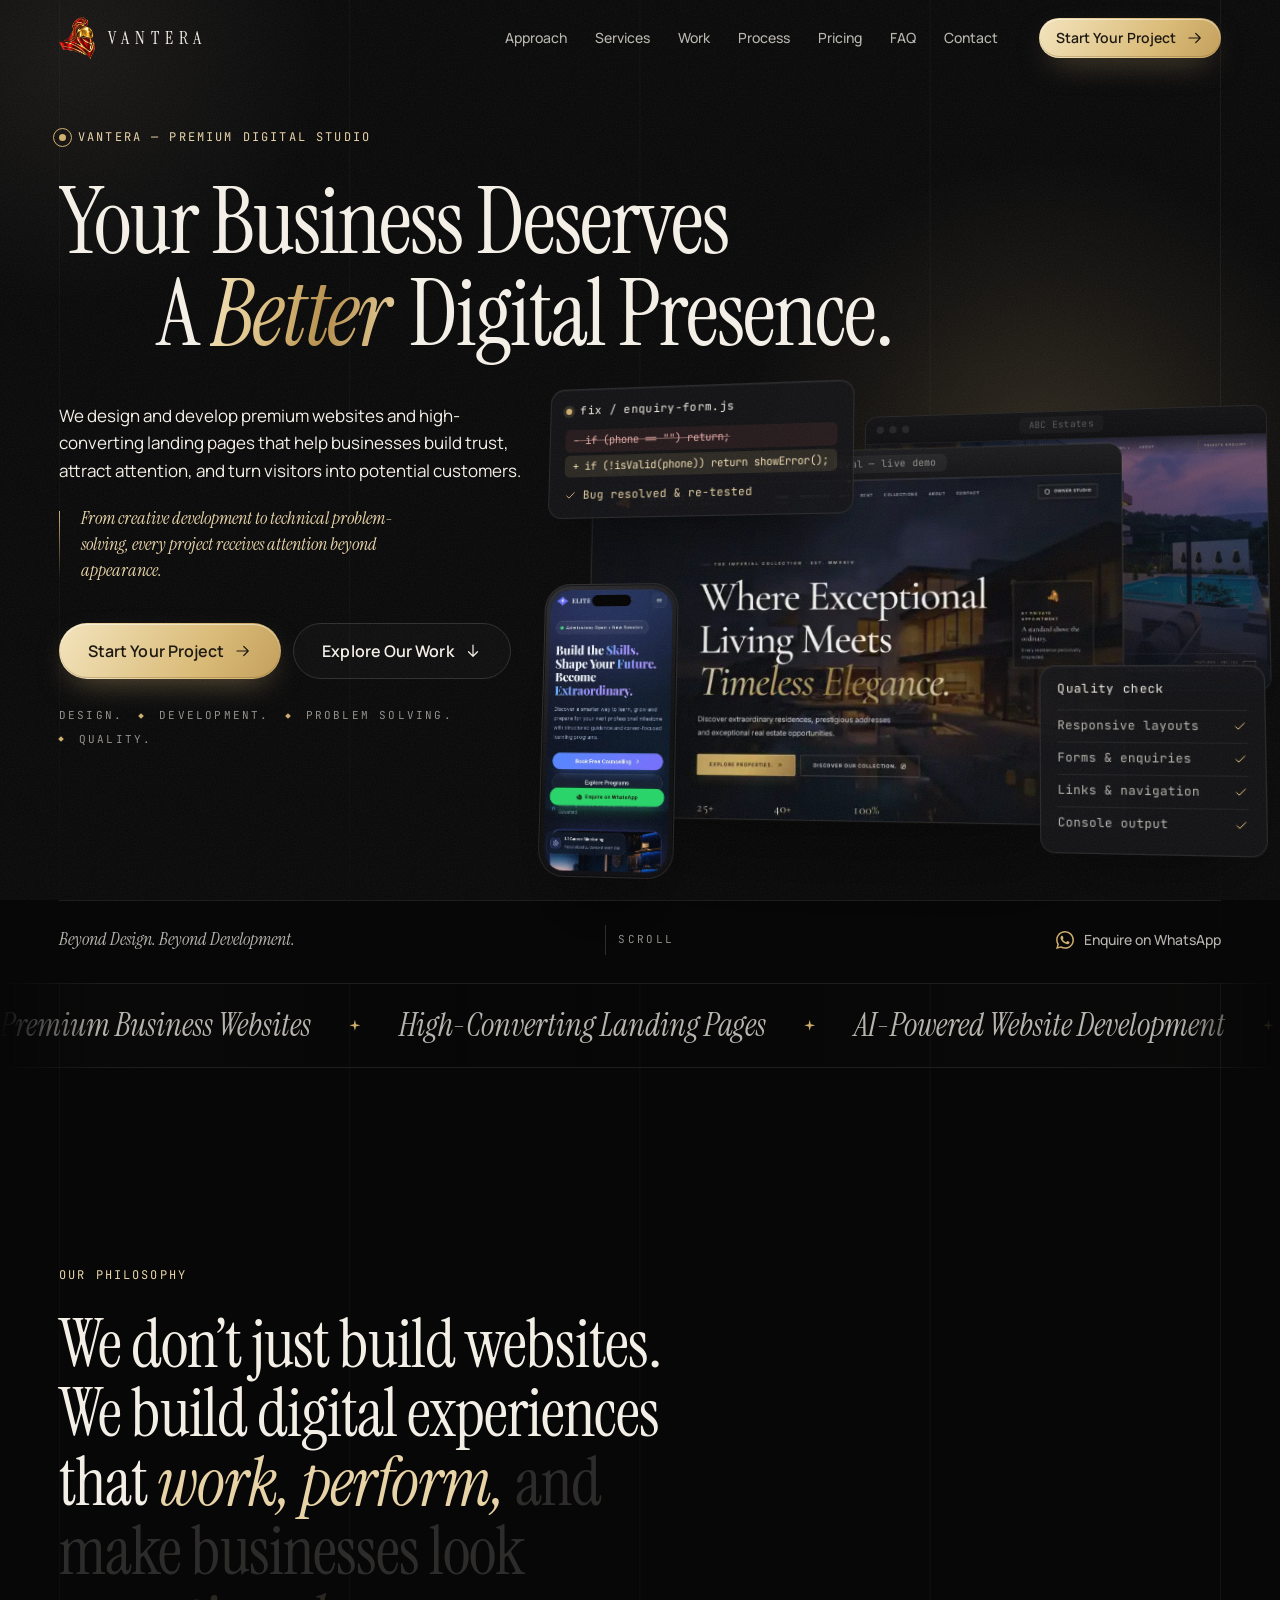
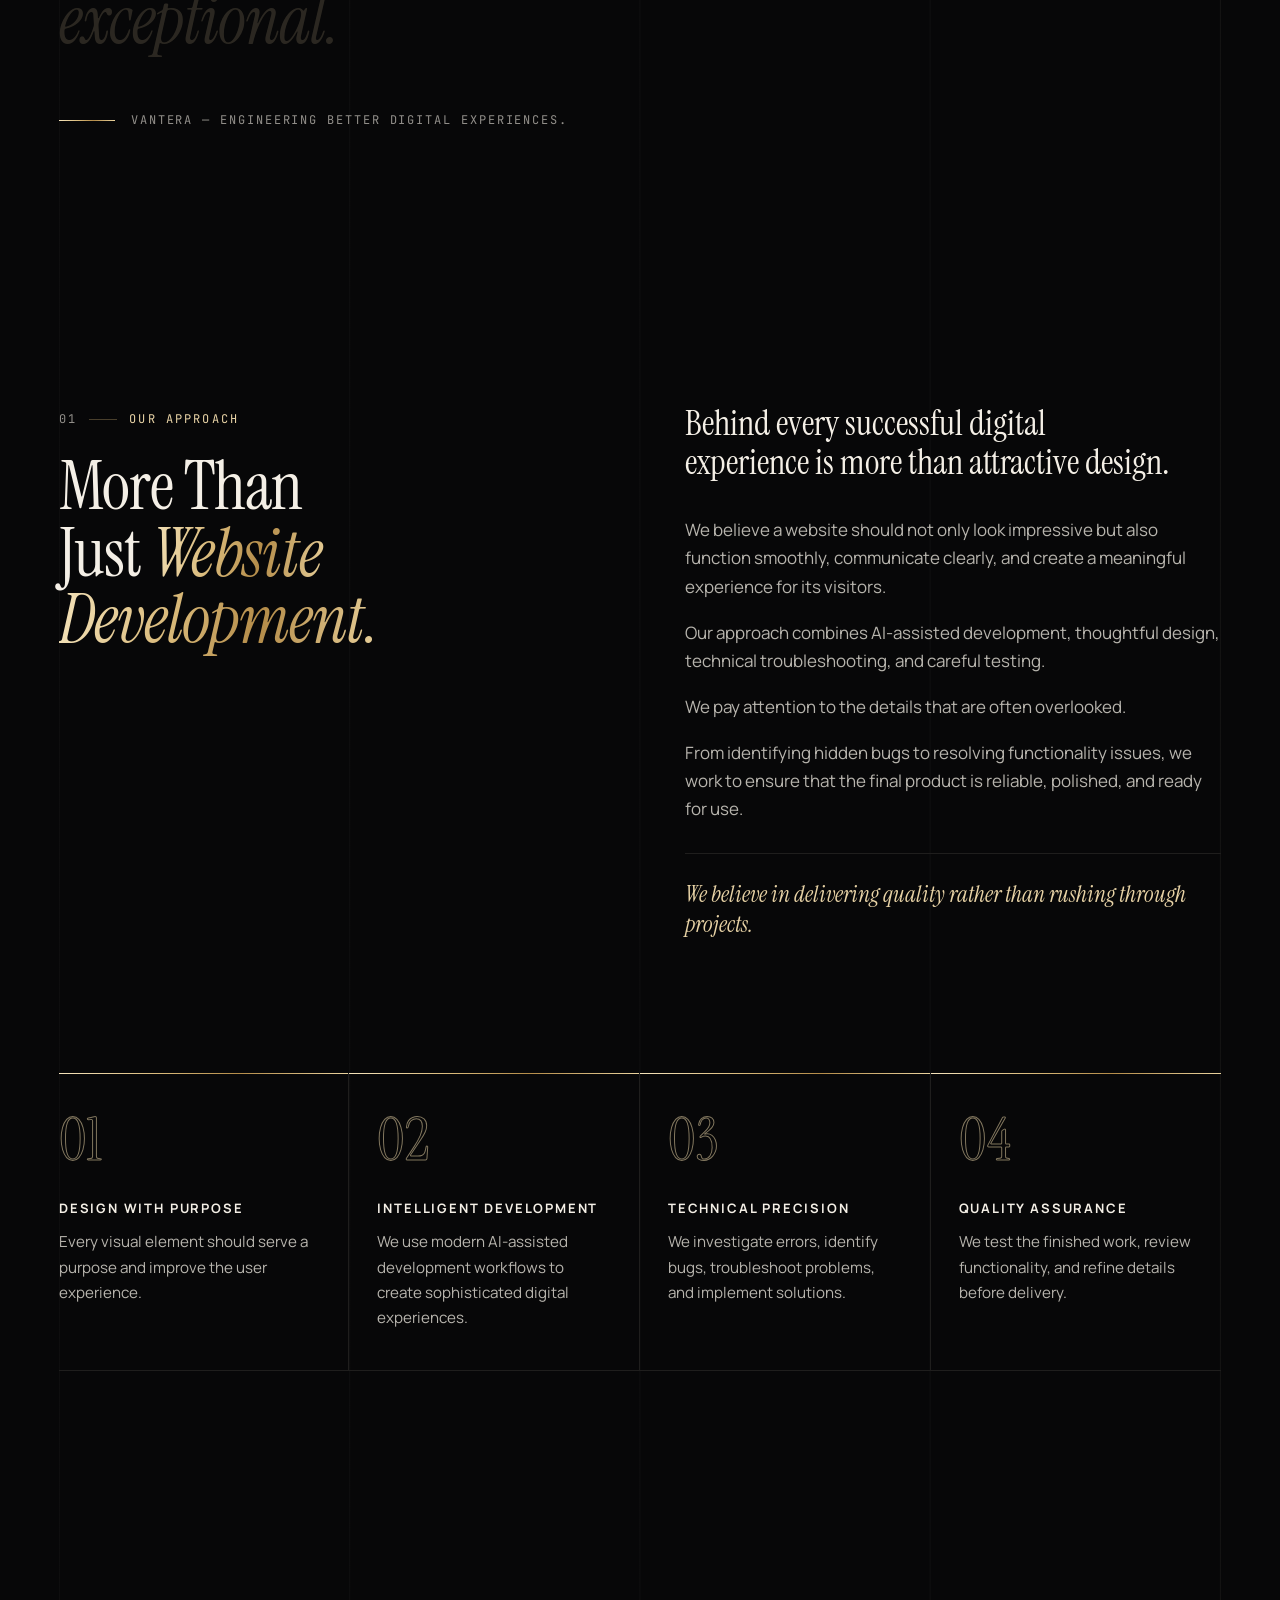
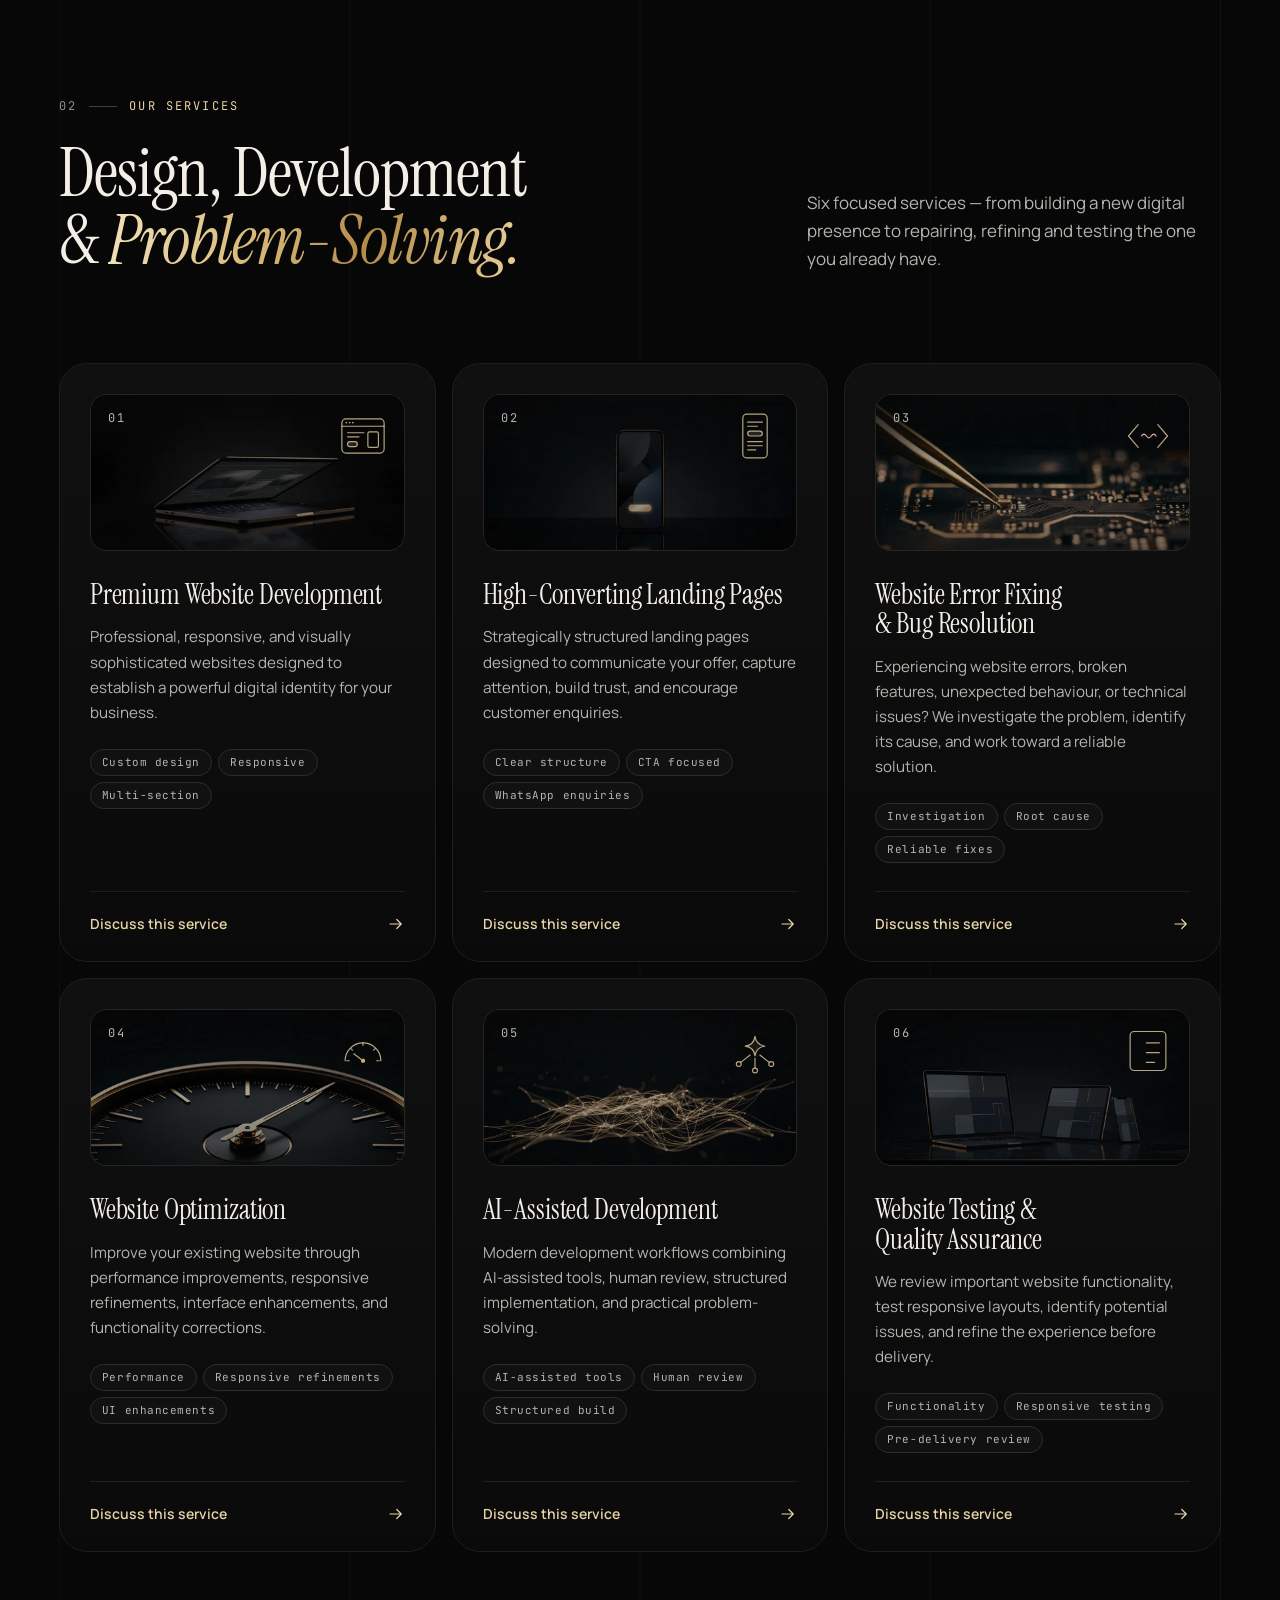
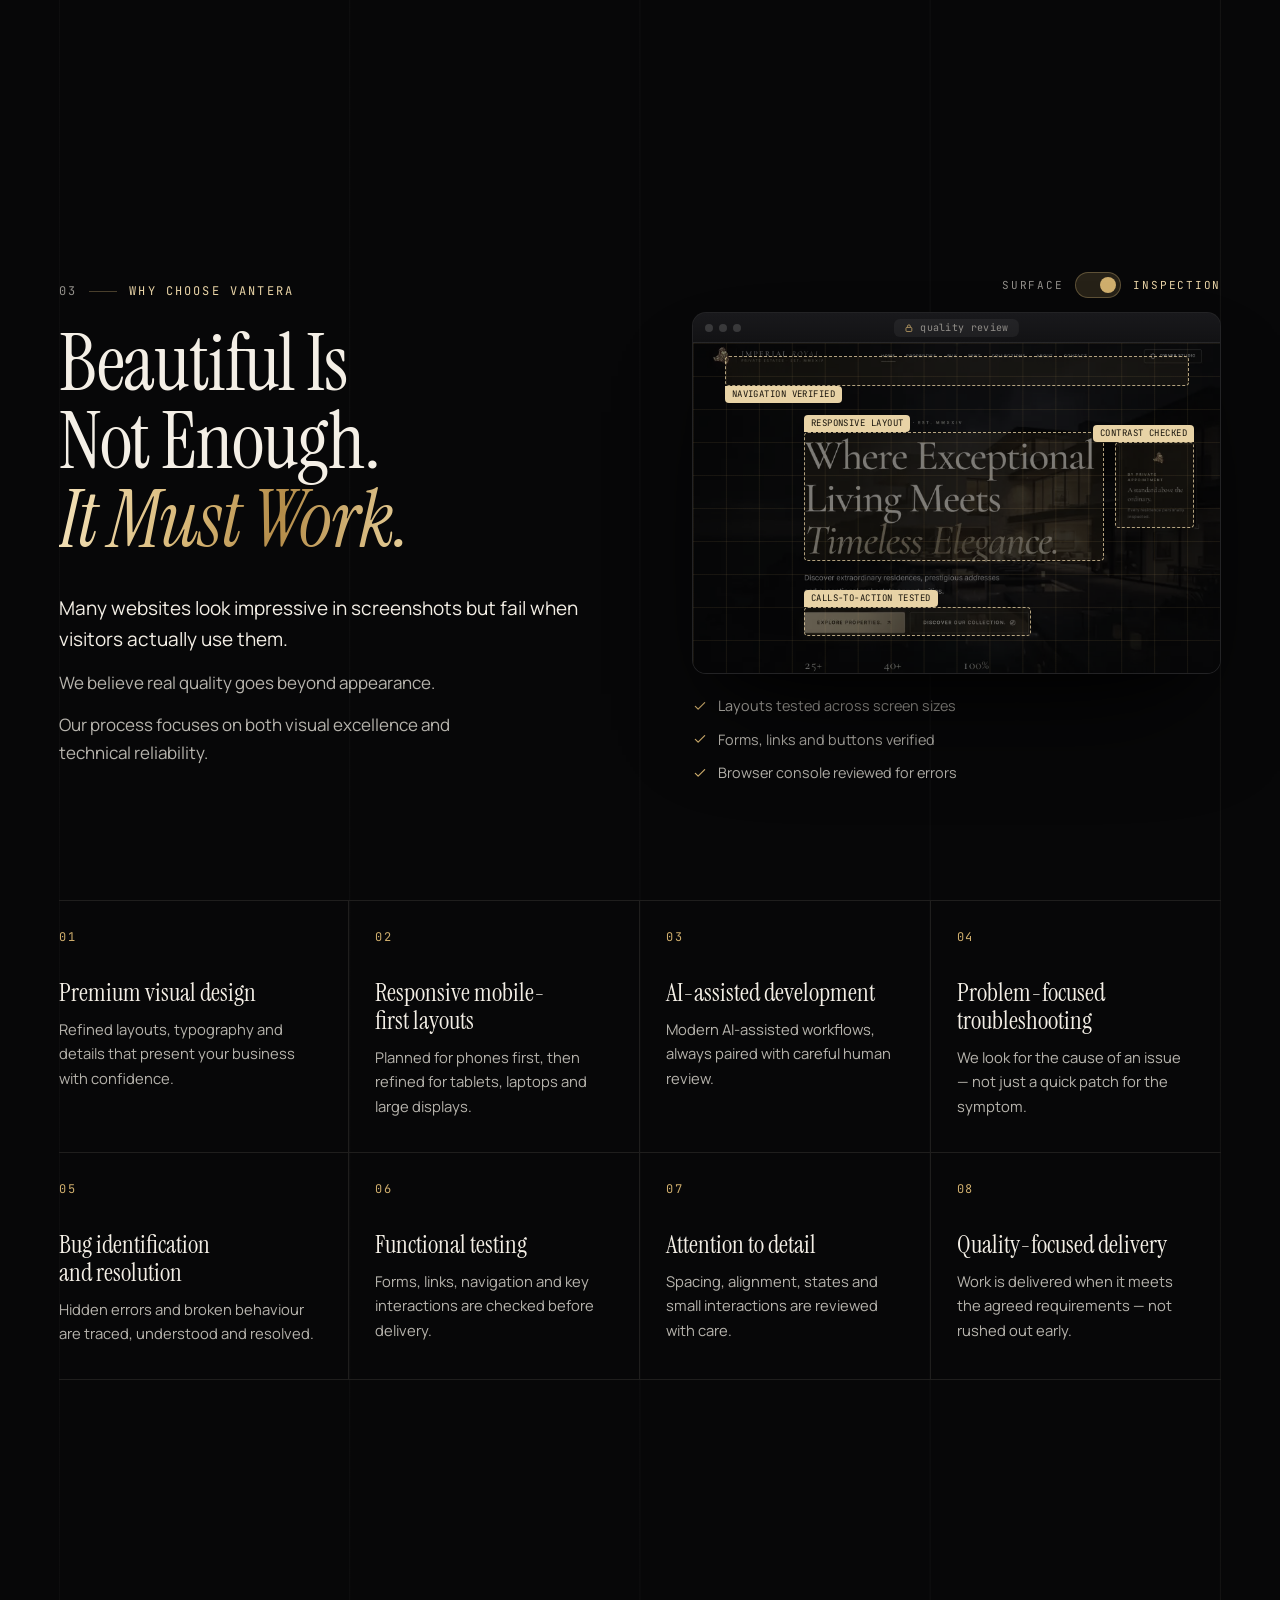
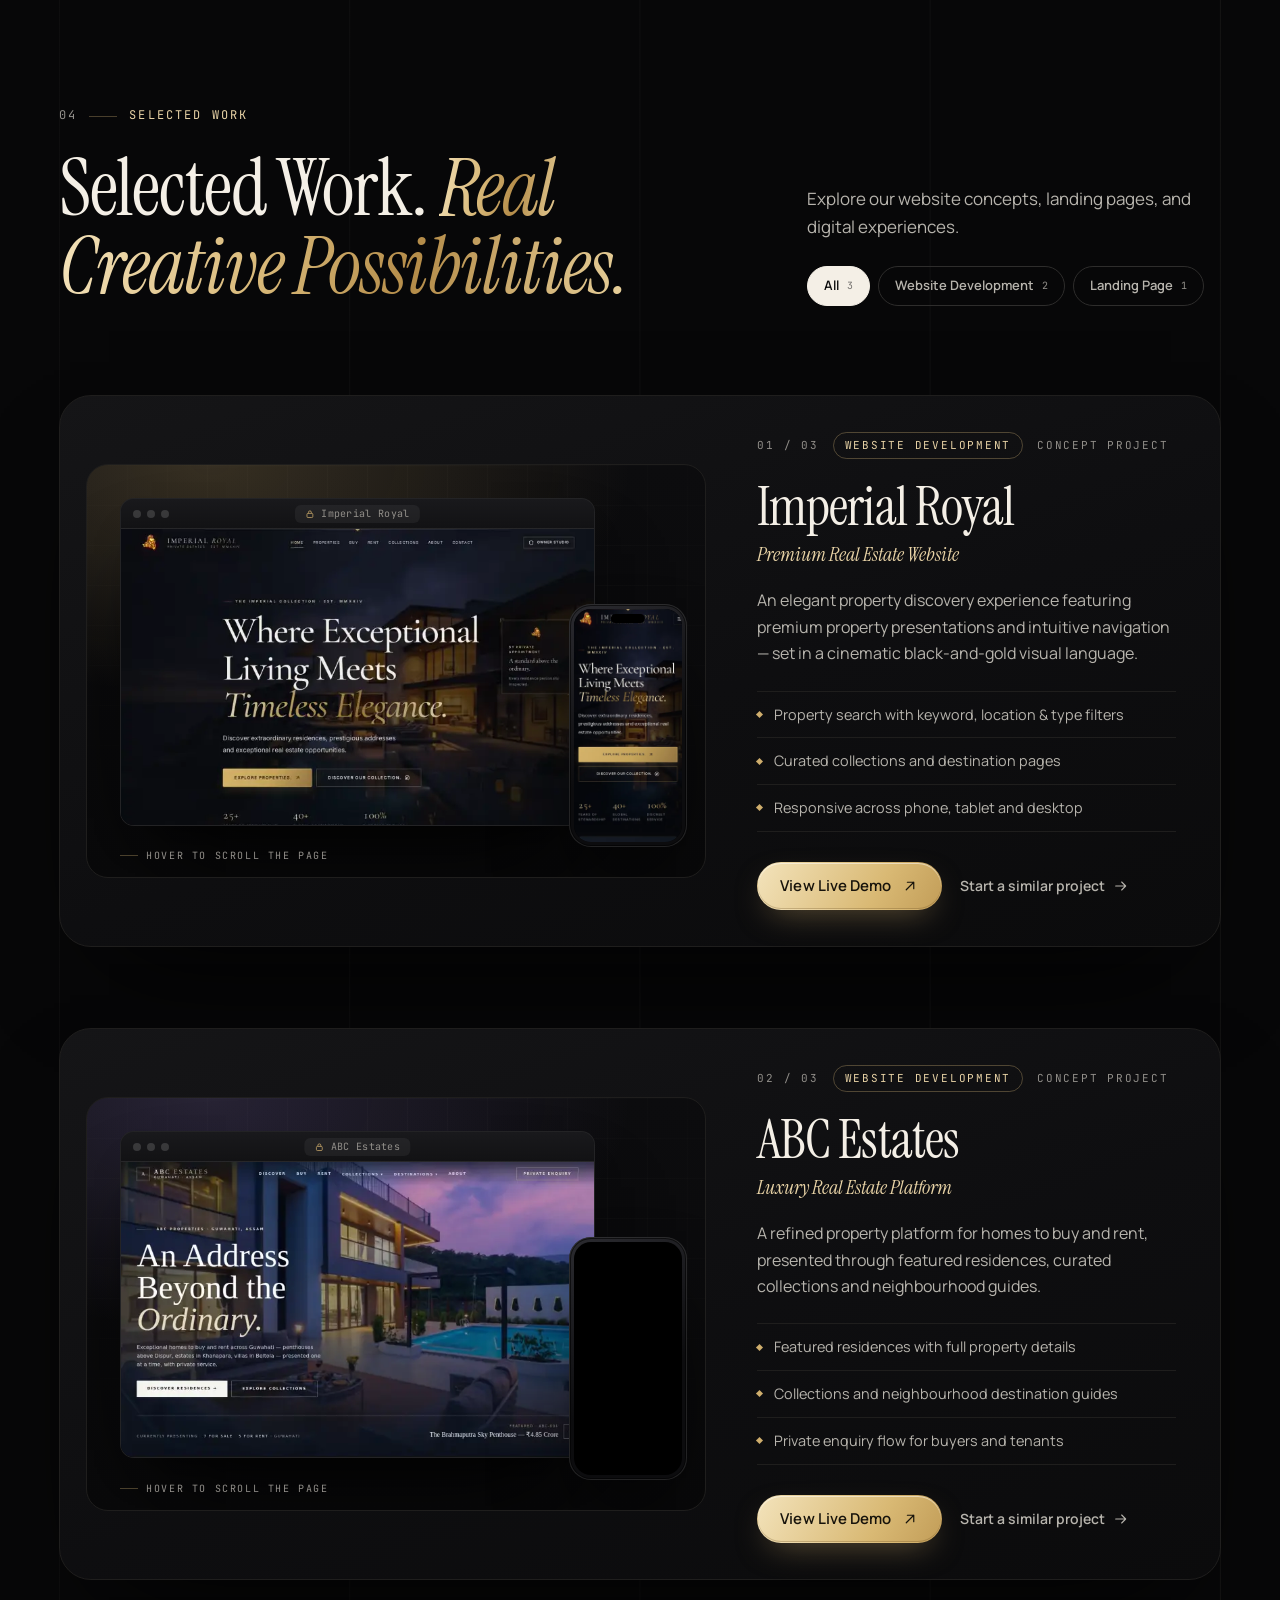
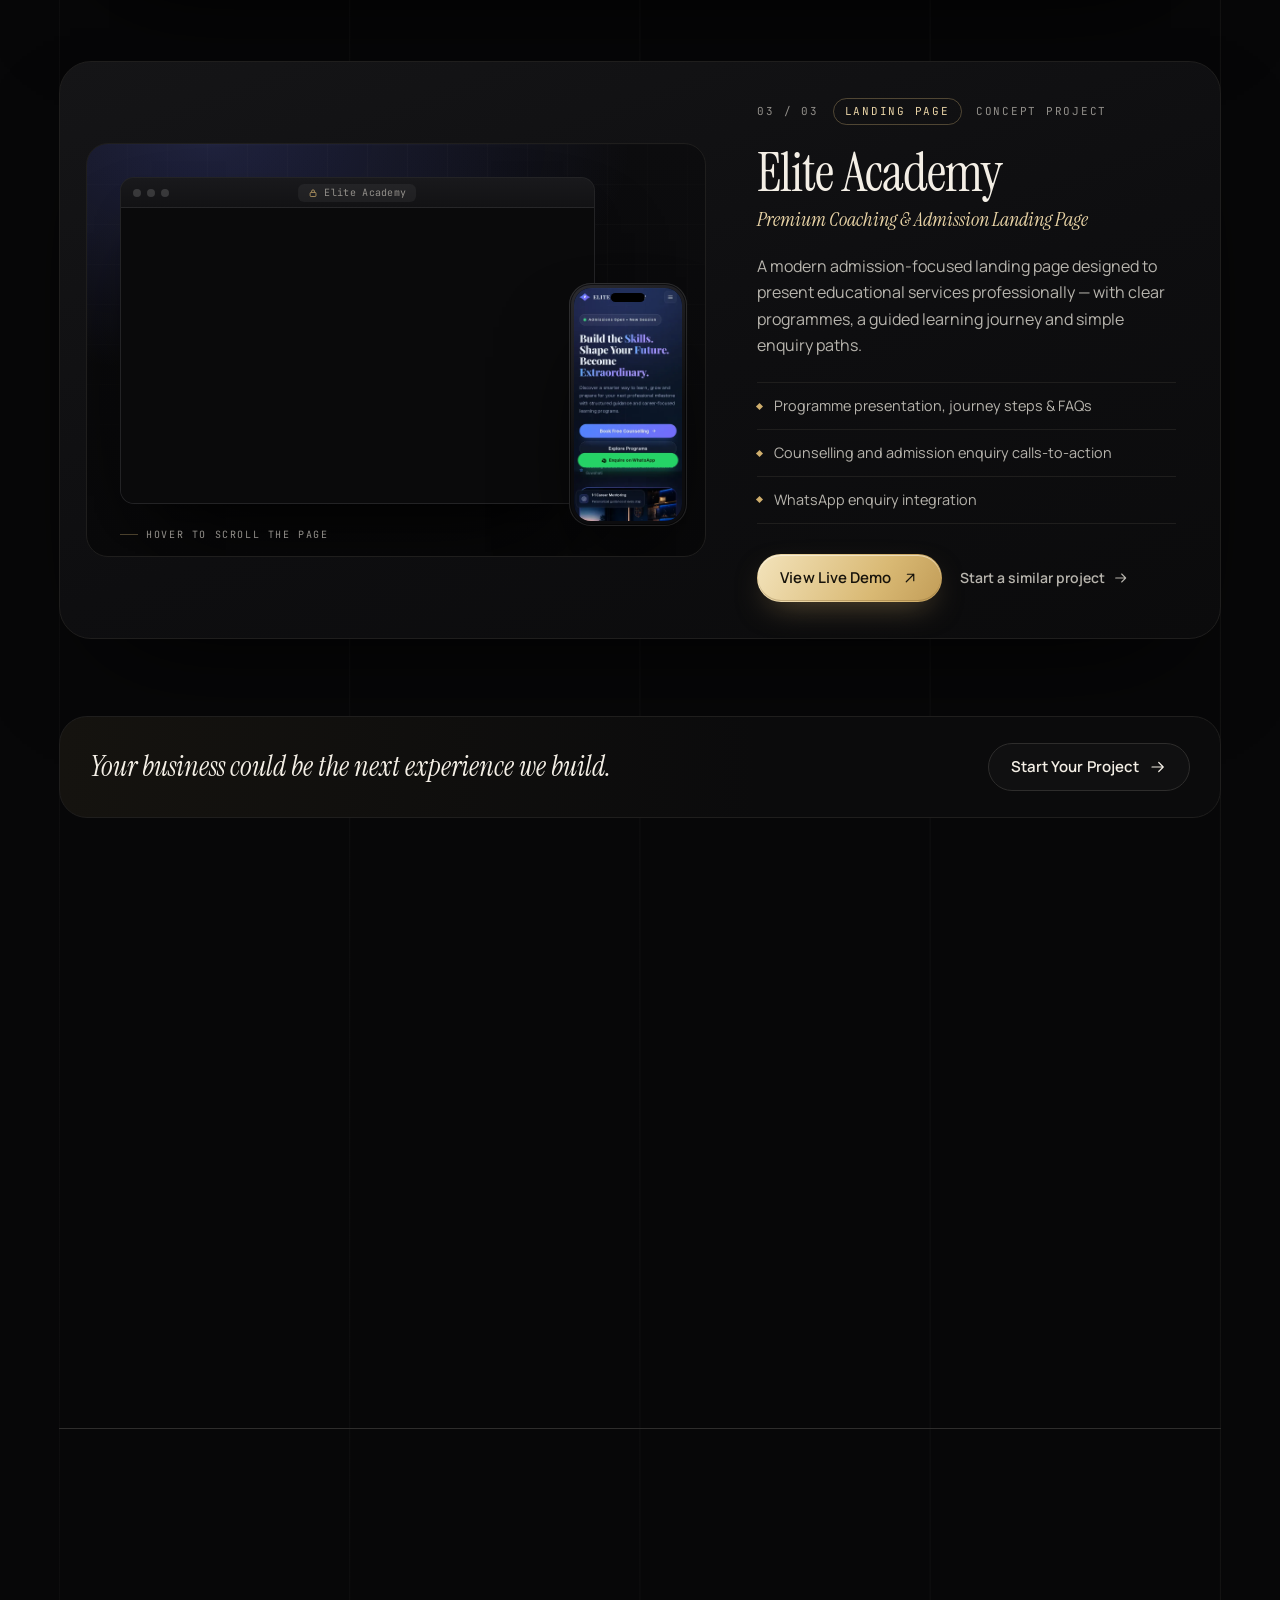
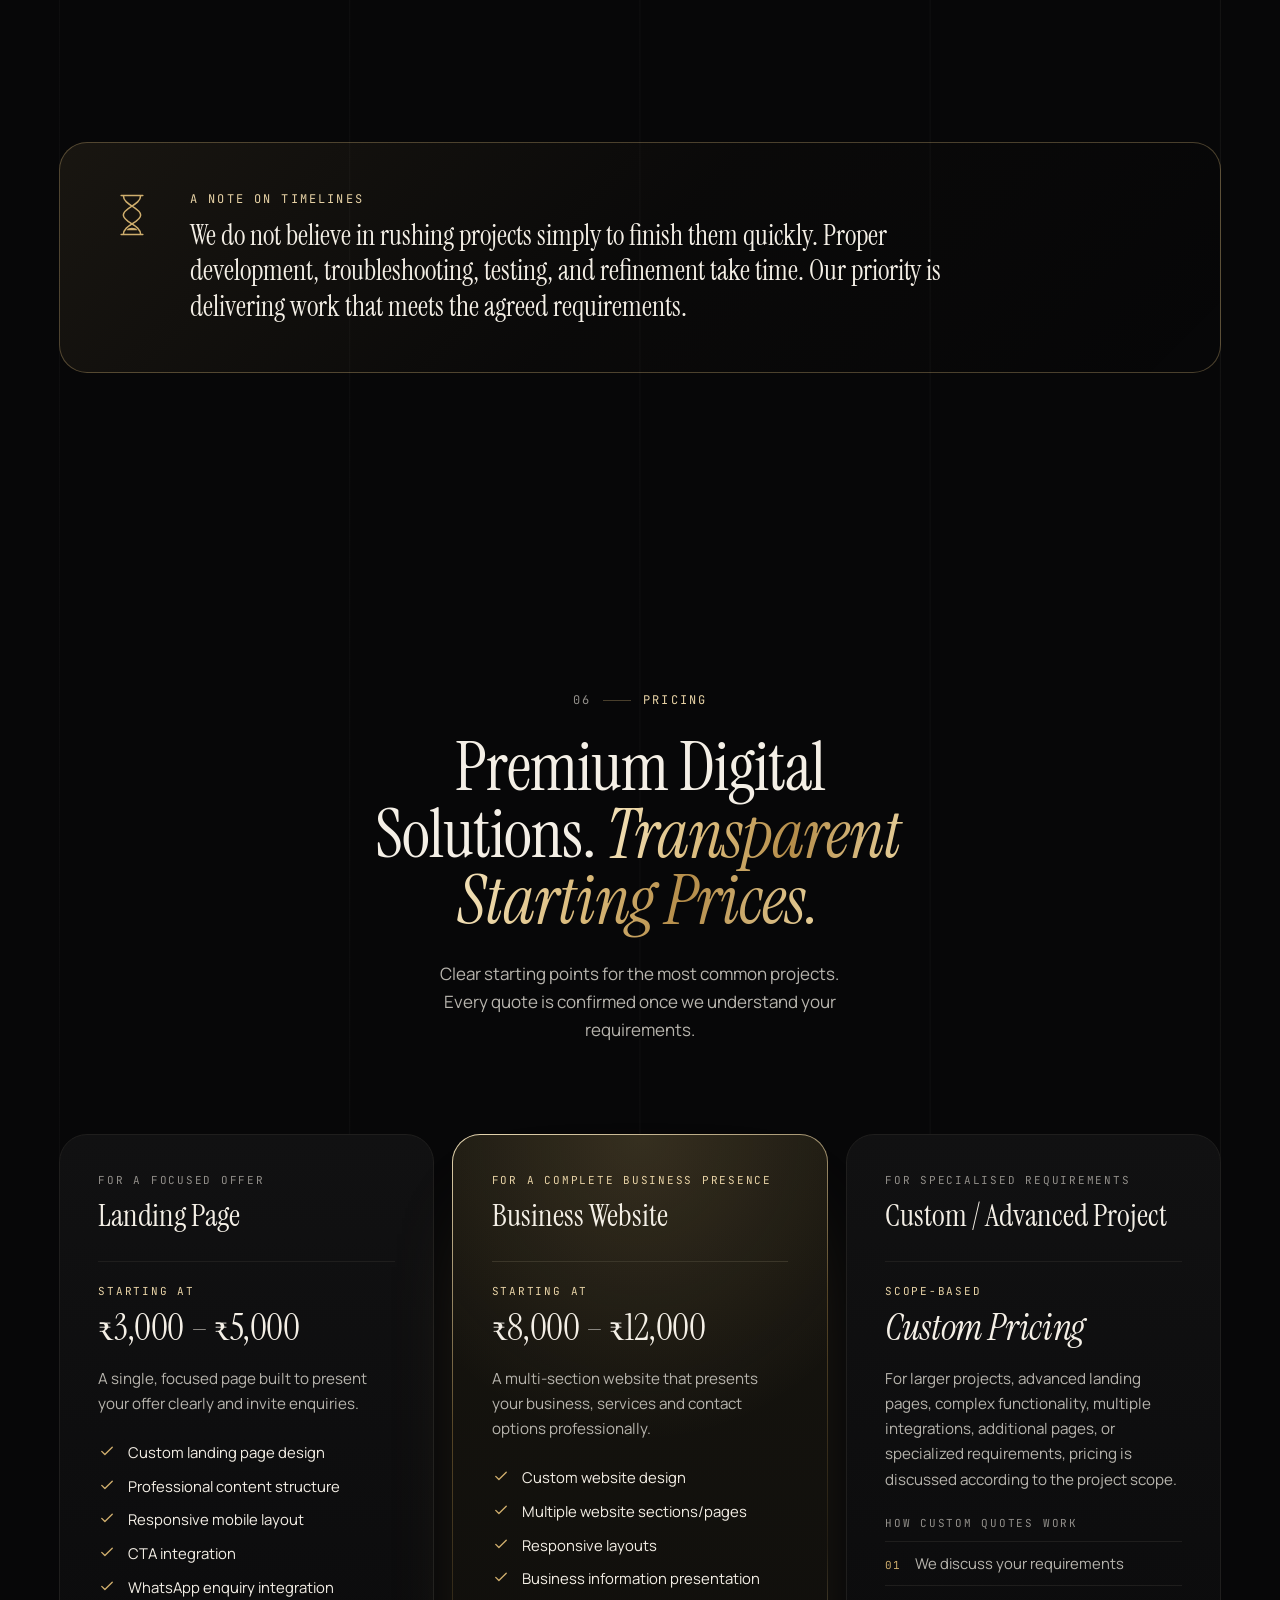
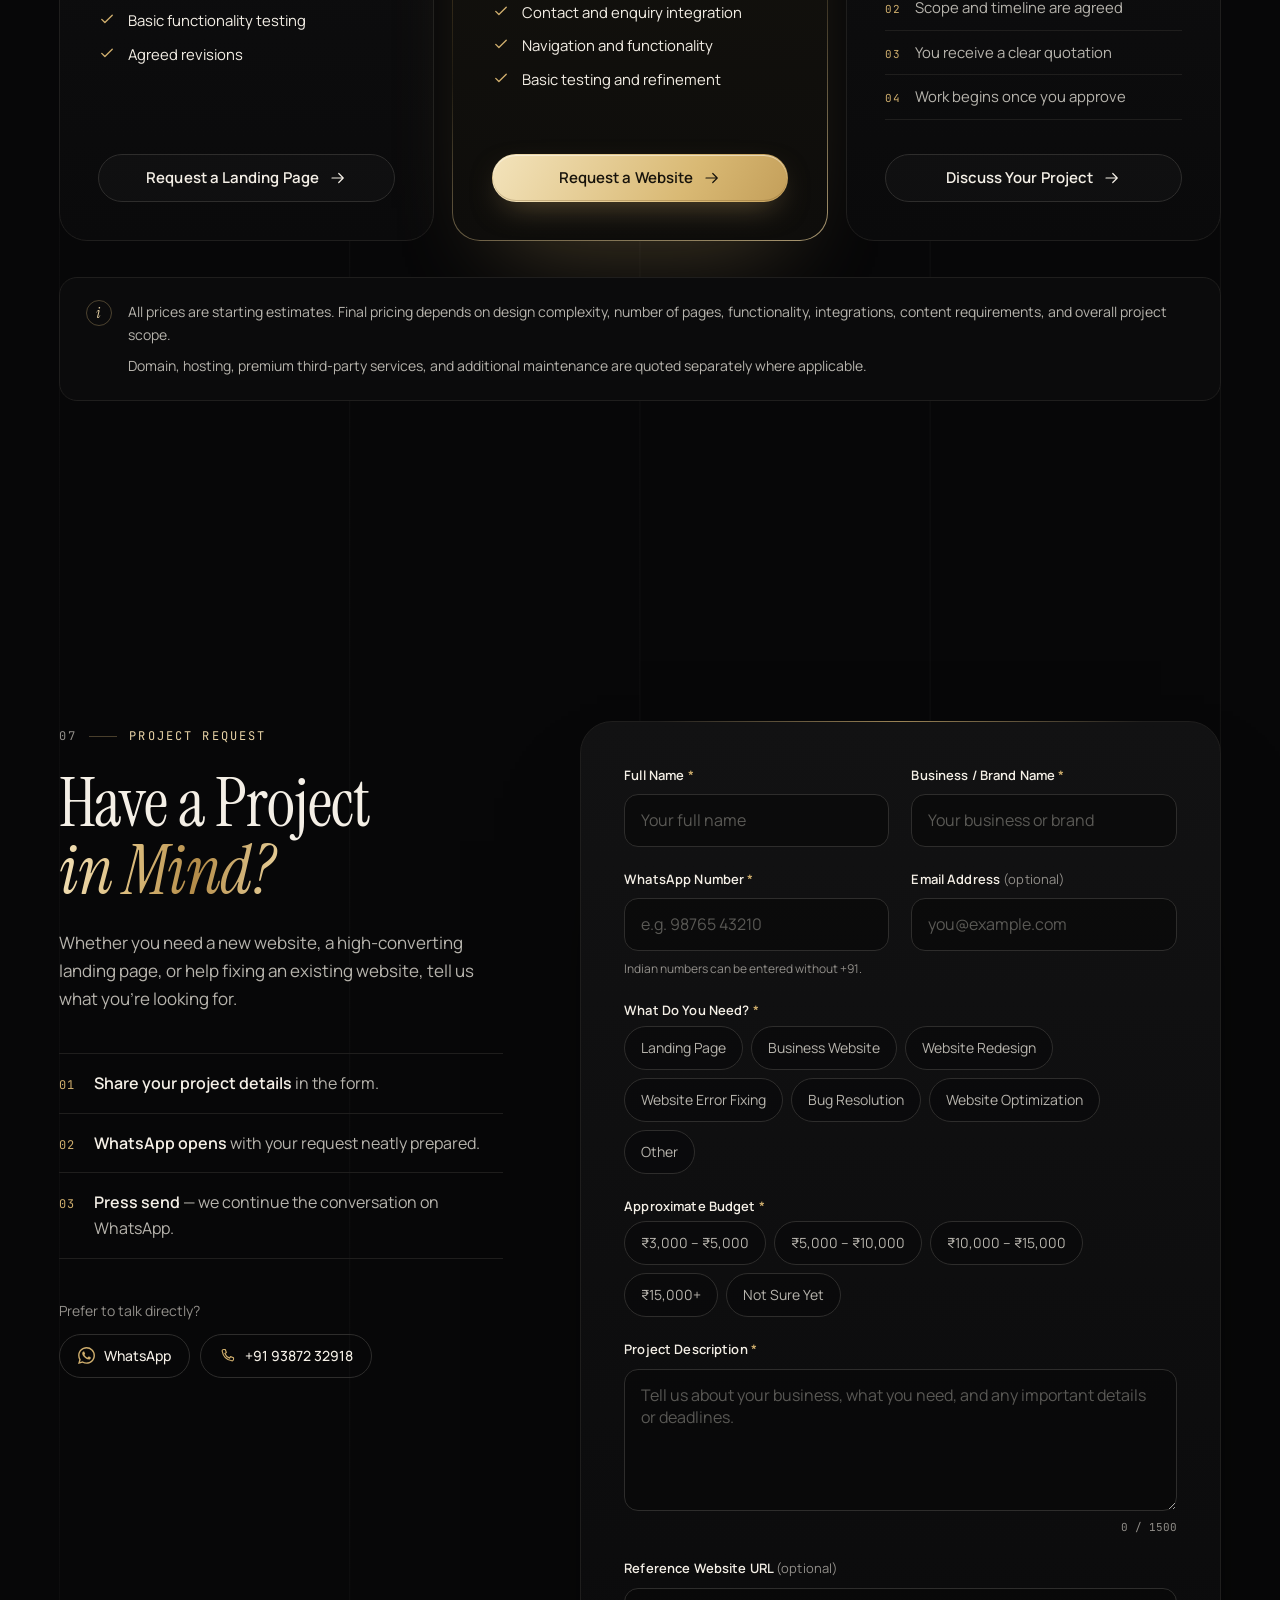
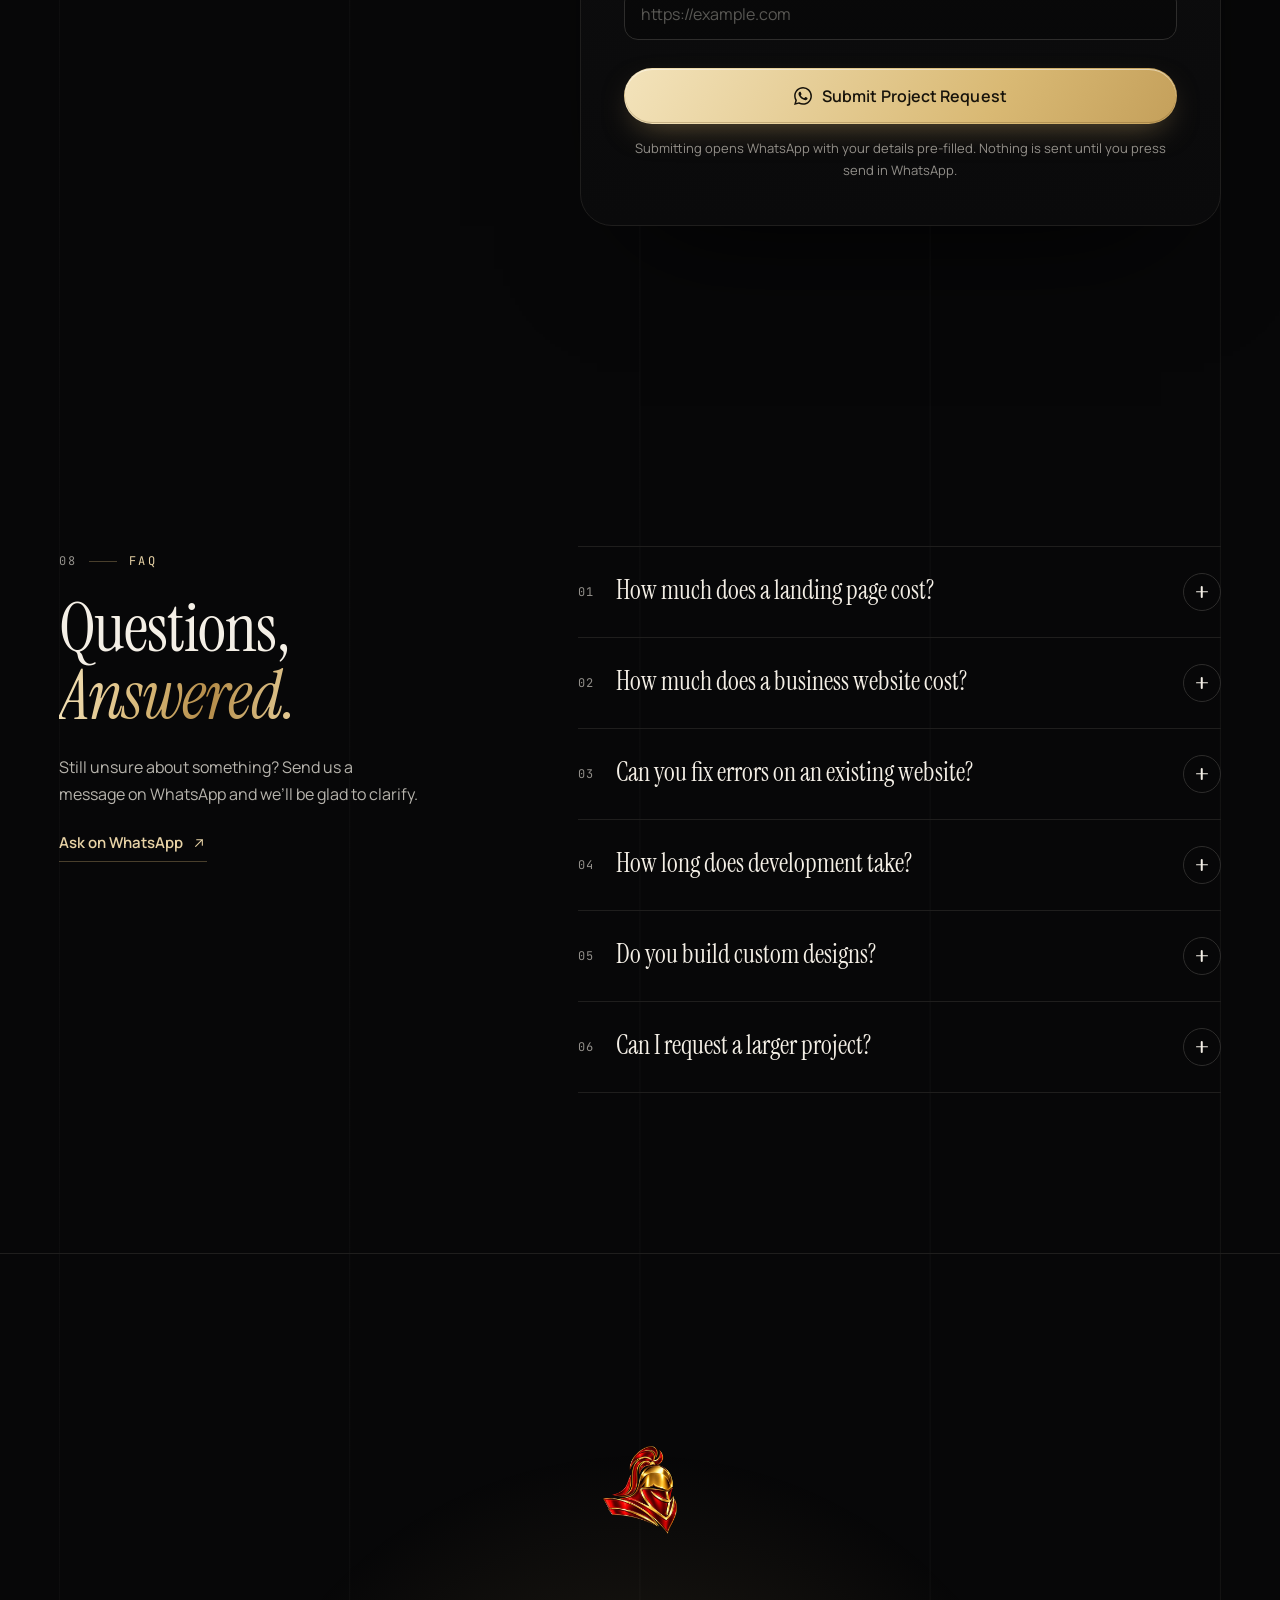
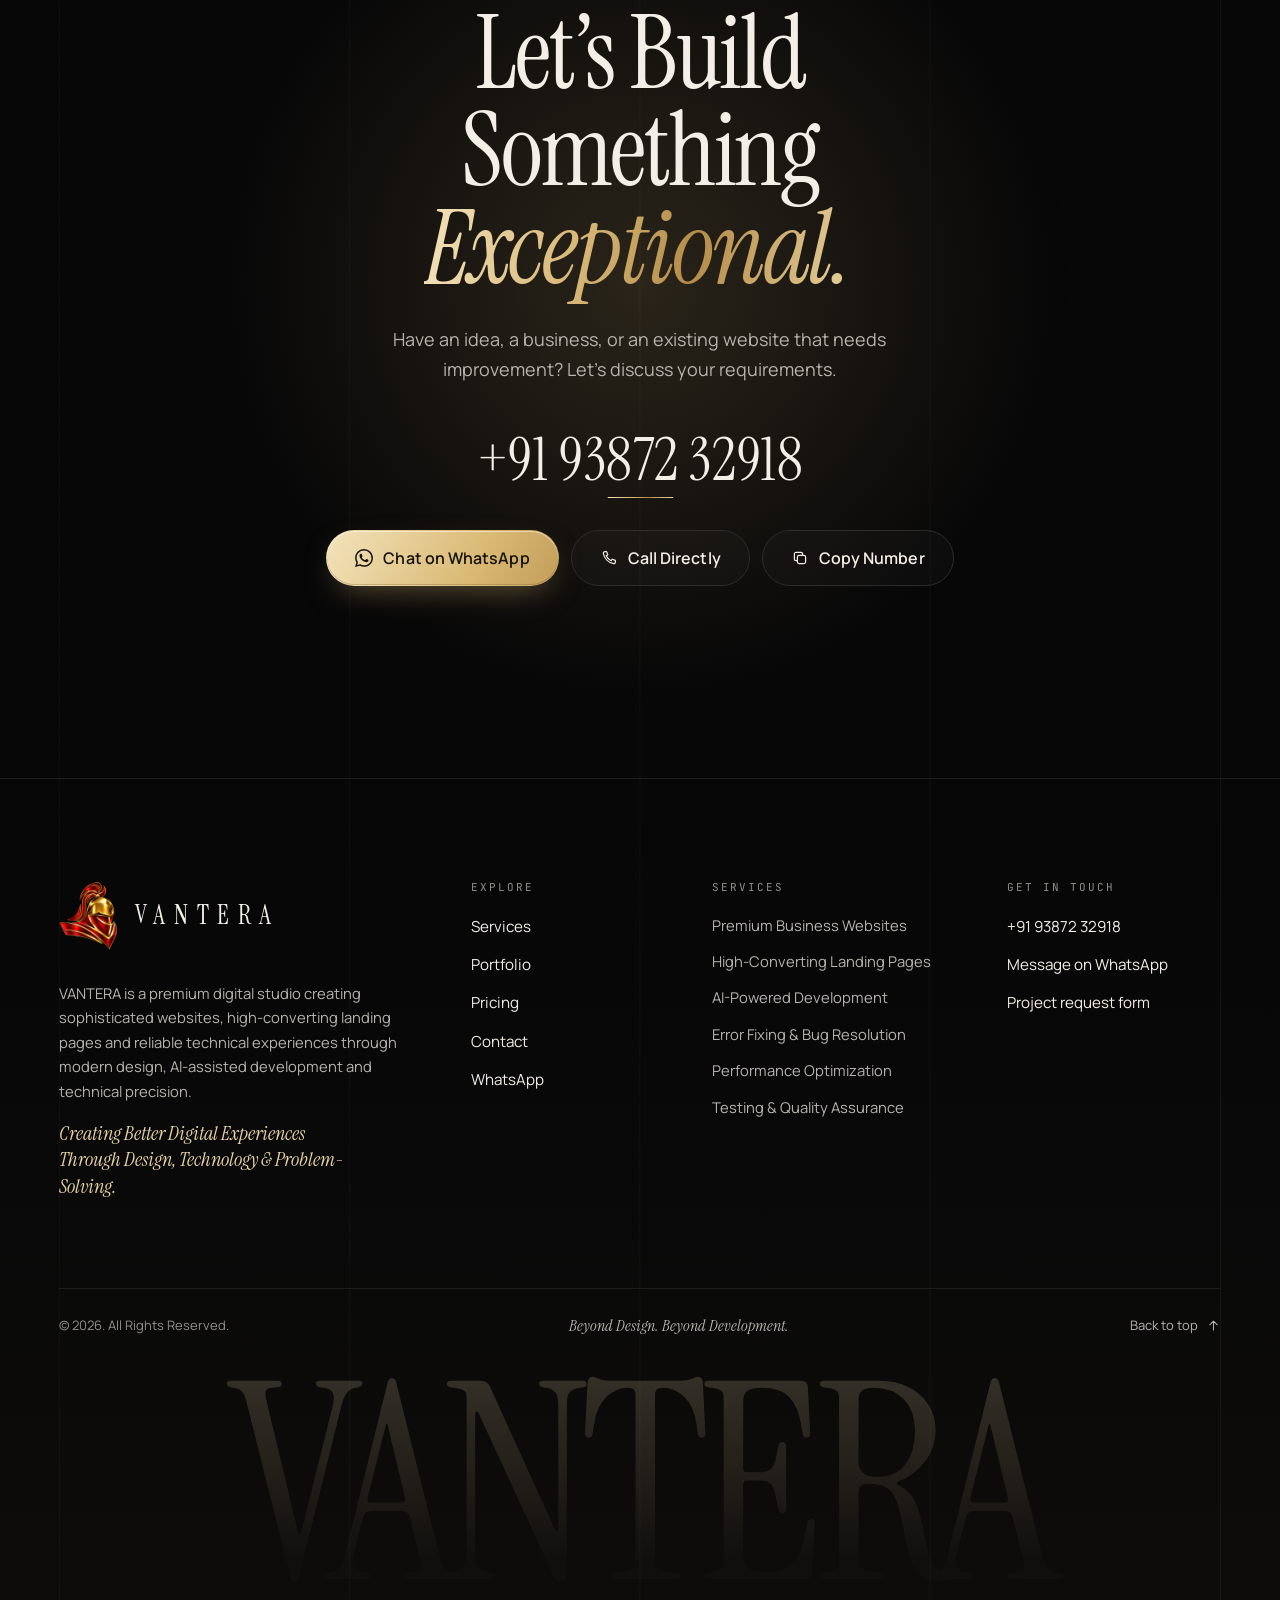
==== commit 073151fe: "Services: AI-generated images in cards 01–06; fix Android scroll glitches Images - Six AI-generated," ====
--- a/index.html
+++ b/index.html
@@ -344,7 +344,7 @@
           <p class="section-head__text reveal">Six focused services — from building a new digital presence to repairing, refining and testing the one you already have.</p>
         </div>
 
-        <!-- Service thumbnails (assets/services, built by tools/capture/services.mjs). "sizes" is ~16% above the
+        <!-- Service images (AI-generated; assets/services, built by tools/services/build.mjs). "sizes" is ~16% above the
              rendered width on purpose: Chrome may otherwise pick the next-smaller file and upscale it slightly. -->
         <div class="services__grid">
           <article class="service reveal" style="--stagger:0" data-spotlight>
--- a/assets/css/main.css
+++ b/assets/css/main.css
@@ -77,14 +77,17 @@
   --bg-2: #0b0b0d;
   --surface: #111113;
   --surface-2: #17171a;
-  --line: rgba(244, 236, 222, 0.085);
-  --line-2: rgba(244, 236, 222, 0.15);
+  /* Lines and secondary text are opaque, pre-blended equivalents of the original translucent warm whites
+     (8.5% / 15% lines, 74% / 58% text). Some Android GPUs re-draw parts of a tile without clearing it,
+     which makes translucent colours build up into brighter patches; opaque colours stay identical. */
+  --line: #1f1e1d;
+  --line-2: #2e2d2c;
   --gold-line: rgba(214, 182, 122, 0.32);
   --grid-line: rgba(244, 236, 222, 0.03);
 
   --text: #f4efe6;
-  --text-2: rgba(244, 239, 230, 0.74);
-  --text-3: rgba(244, 239, 230, 0.58);
+  --text-2: #b7b4ad;
+  --text-3: #928f8a;
 
   --champagne: #e8d3a6;
   --gold: #cfae6d;
@@ -141,6 +144,7 @@
   html { scroll-behavior: smooth; }
 }
 body {
+  position: relative; /* containing block for the column guides */
   margin: 0;
   min-height: 100vh;
   background: var(--bg);
@@ -152,10 +156,11 @@
   -moz-osx-font-smoothing: grayscale;
   overflow-x: clip;
 }
-/* Architectural column guides */
+/* Architectural column guides. They scroll with the page (being vertical, they look identical) instead
+   of being fixed, so phones don't keep a full-screen transparent GPU layer under the whole page. */
 body::before {
   content: "";
-  position: fixed;
+  position: absolute;
   top: 0;
   bottom: 0;
   left: 50%;
@@ -447,6 +452,7 @@
   background: var(--metal);
   transform-origin: 0 50%;
   transform: scaleX(var(--progress, 0));
+  will-change: transform; /* own tiny layer: the per-frame scaleX never repaints the nav */
 }
 .nav__toggle {
   display: none;
@@ -1043,7 +1049,7 @@
   border-radius: var(--radius-l);
   border: 1px solid var(--line);
   /* = 3.6% → 1.2% white over --bg, pre-blended and opaque: renders identically on every GPU/rasteriser
-     and keeps the column guides from running through the card and breaking around the thumbnail */
+     and keeps the column guides from running through the card and breaking around the image */
   background: linear-gradient(180deg, #101011, #0a0a0b);
   transition: transform 0.6s var(--ease-out), border-color 0.4s;
 }
@@ -1070,9 +1076,7 @@
   transition: opacity 0.5s;
   pointer-events: none;
 }
-.service:hover { transform: translateY(-5px); }
-.service:hover::before, .service:hover::after { opacity: 1; }
-/* Top band = a quiet window onto real project work; number and line-art sit on top of it */
+/* Top band = a window onto an image for the service; number and line-art sit on top of it */
 .service__top {
   position: relative;
   z-index: 0;
@@ -1087,31 +1091,21 @@
   background: var(--bg-2);
 }
 .service__media { position: absolute; inset: 0; z-index: 0; }
-.service__media img {
-  display: block;
-  width: 100%;
-  height: 100%;
-  object-fit: cover;
-  object-position: center top;
-  opacity: 0.56;
-  transition: opacity 0.7s var(--ease-out); /* opacity only: composited, no resampling shimmer */
-}
-/* The legibility veil under the number and line-art is baked into the image files
-   (tools/capture/services.mjs): no live gradients to repaint while scrolling. */
-.service:hover .service__media img { opacity: 0.84; }
-/* hairline frame drawn above the image, so rounded corners never show a seam */
+/* Each file already carries its final look (dimmed, with the legibility veil under the number and
+   line-art baked in by tools/services/build.mjs), so it is drawn as-is: opaque, nothing to recompute. */
+.service__media img { display: block; width: 100%; height: 100%; object-fit: cover; }
+/* hairline frame drawn above the image (opaque colour), so rounded corners never show a seam */
 .service__top::after {
   content: "";
   position: absolute;
   inset: 0;
   z-index: 3;
   border-radius: inherit;
-  box-shadow: inset 0 0 0 1px rgba(244, 236, 222, 0.1);
+  box-shadow: inset 0 0 0 1px #262522;
   pointer-events: none;
 }
 .service__num, .service__art { position: relative; z-index: 2; }
 .service__num { font: 400 0.75rem/1 var(--font-mono); letter-spacing: 0.16em; color: var(--text-2); padding-top: 2px; }
-@media (hover: none) { .service__media img { opacity: 0.66; } }
 .service__title { margin: 0 0 14px; font: 400 clamp(1.65rem, 2.15vw, 2.05rem)/1.06 var(--font-display); letter-spacing: -0.005em; text-wrap: balance; }
 .service__desc { margin: 0 0 24px; font-size: 0.95rem; color: var(--text-2); }
 .tags { display: flex; flex-wrap: wrap; gap: 6px; margin: 0 0 28px; padding: 0; list-style: none; }
@@ -1119,7 +1113,7 @@
   padding: 7px 11px;
   border-radius: 999px;
   border: 1px solid var(--line-2);
-  background: rgba(255, 255, 255, 0.02);
+  background: #111112; /* = 2% white over the card, pre-blended (opaque) */
   font: 400 0.6875rem/1 var(--font-mono);
   letter-spacing: 0.05em;
   color: var(--text-2);
@@ -1151,38 +1145,46 @@
   stroke-linejoin: round;
   overflow: visible;
 }
-/* narrow thumbnail windows (2-up tablets, 3-up small laptops): smaller line-art, same ~1.2px stroke */
+/* narrow image windows (2-up tablets, 3-up small laptops): smaller line-art, same ~1.2px stroke */
 @media (min-width: 700px) and (max-width: 899px), (min-width: 1100px) and (max-width: 1299px) {
   .service__art { width: 52px; height: 52px; stroke-width: 1.45; }
 }
 .art-browser circle { fill: rgba(232, 211, 166, 0.78); stroke: none; }
 .art-fill { fill: rgba(232, 211, 166, 0.14); transition: fill 0.5s; }
-.service:hover .art-fill { fill: var(--gold); }
 .art-draw { stroke-dasharray: 64; stroke-dashoffset: 0; }
-.service:hover .art-draw { animation: redraw 1.1s var(--ease-out); }
 @keyframes redraw { from { stroke-dashoffset: 64; } }
 .art-squiggle { stroke: #e3a9a4; transition: opacity 0.4s; }
 .art-check { stroke: var(--gold); stroke-width: 1.6; stroke-dasharray: 26; stroke-dashoffset: 26; transition: stroke-dashoffset 0.6s var(--ease-out) 0.15s; }
-.service:hover .art-squiggle { opacity: 0; }
-.service:hover .art-check { stroke-dashoffset: 0; }
 .art-needle { transform-origin: 32px 44px; transform: rotate(-8deg); transition: transform 1.1s cubic-bezier(0.34, 1.56, 0.64, 1); }
 .art-needle circle { fill: var(--gold); stroke: none; }
-.service:hover .art-needle { transform: rotate(78deg); }
 .art-star { transform-origin: 32px 26px; transition: transform 0.9s var(--ease-out), fill 0.5s; fill: rgba(232, 211, 166, 0.08); }
-.service:hover .art-star { transform: rotate(90deg) scale(1.06); fill: rgba(232, 211, 166, 0.3); }
 .art-ai circle { fill: var(--bg); }
 .art-tick { stroke: var(--gold); stroke-width: 1.6; stroke-dasharray: 14; stroke-dashoffset: 14; transition: stroke-dashoffset 0.45s var(--ease-out); }
-.service:hover .art-tick { stroke-dashoffset: 0; }
-.service:hover .art-tick.t2 { transition-delay: 0.15s; }
-.service:hover .art-tick.t3 { transition-delay: 0.3s; }
-@media (hover: none) {
-  .service.is-in .art-squiggle { opacity: 0; transition-delay: 0.9s; }
-  .service.is-in .art-check { stroke-dashoffset: 0; transition-delay: 1.1s; }
-  .service.is-in .art-tick { stroke-dashoffset: 0; transition-delay: 0.9s; }
-  .service.is-in .art-tick.t2 { transition-delay: 1.05s; }
-  .service.is-in .art-tick.t3 { transition-delay: 1.2s; }
-  .service.is-in .art-needle { transform: rotate(60deg); transition-delay: 0.8s; }
-  .service.is-in .art-fill { fill: var(--gold); transition-delay: 0.8s; }
+/* Hover effects only where a real pointer hovers: on touch screens a tap never starts a repaint */
+@media (hover: hover) and (pointer: fine) {
+  .service:hover { transform: translateY(-5px); }
+  .service:hover::before, .service:hover::after { opacity: 1; }
+  .service__media img { opacity: 0.85; transition: opacity 0.7s var(--ease-out); } /* opacity only: composited, no resampling shimmer */
+  .service:hover .service__media img { opacity: 1; }
+  .service:hover .art-fill { fill: var(--gold); }
+  .service:hover .art-draw { animation: redraw 1.1s var(--ease-out); }
+  .service:hover .art-squiggle { opacity: 0; }
+  .service:hover .art-check { stroke-dashoffset: 0; }
+  .service:hover .art-needle { transform: rotate(78deg); }
+  .service:hover .art-star { transform: rotate(90deg) scale(1.06); fill: rgba(232, 211, 166, 0.3); }
+  .service:hover .art-tick { stroke-dashoffset: 0; }
+  .service:hover .art-tick.t2 { transition-delay: 0.15s; }
+  .service:hover .art-tick.t3 { transition-delay: 0.3s; }
+}
+/* Touch screens: no spotlight layers, and the line-art is shown finished and still, so nothing in the
+   cards re-draws while scrolling (re-drawing on-screen tiles is what glitches on some Android GPUs) */
+@media (hover: none), (pointer: coarse) {
+  .service::before, .service::after { display: none; }
+  .art-squiggle { opacity: 0; }
+  .art-check, .art-tick { stroke-dashoffset: 0; }
+  .art-needle { transform: rotate(60deg); }
+  .art-fill { fill: var(--gold); }
+  .service__art, .service__art * { transition: none; }
 }
 
 /* ==========================================================================
@@ -1532,7 +1534,7 @@
   padding: 26px 30px;
   border-radius: var(--radius-l);
   border: 1px solid var(--line);
-  background: linear-gradient(90deg, rgba(207, 174, 109, 0.07), rgba(255, 255, 255, 0.015) 60%);
+  background: linear-gradient(90deg, #15130f, #0b0b0c 60%); /* = 7% gold → 1.5% white over --bg, pre-blended (opaque) */
 }
 .work__cta p { margin: 0; font: italic 400 clamp(1.4rem, 2.2vw, 1.95rem)/1.2 var(--font-display); }
 
@@ -1541,7 +1543,7 @@
    ========================================================================== */
 .timeline { position: relative; }
 .timeline__rail { position: absolute; left: 0; right: 0; top: 18px; height: 1px; background: var(--line-2); }
-.timeline__fill { position: absolute; inset: 0; background: var(--metal); transform-origin: 0 50%; transform: scaleX(var(--tl, 0)); }
+.timeline__fill { position: absolute; inset: 0; background: var(--metal); transform-origin: 0 50%; transform: scaleX(var(--tl, 0)); will-change: transform; }
 .timeline__steps { display: grid; grid-template-columns: repeat(4, 1fr); gap: 32px; margin: 0; padding: 0; list-style: none; }
 .step { position: relative; padding-top: 70px; }
 .step__node {
@@ -1615,28 +1617,21 @@
   padding: clamp(28px, 3vw, 40px);
   border-radius: var(--radius-l);
   border: 1px solid var(--line);
-  background: linear-gradient(180deg, rgba(255, 255, 255, 0.04), rgba(255, 255, 255, 0.012));
+  background: linear-gradient(180deg, #111112, #0a0a0b); /* = 4% → 1.2% white over --bg, pre-blended (opaque) */
   transition: transform 0.6s var(--ease-out), border-color 0.4s;
 }
-.plan:hover { transform: translateY(-6px); border-color: var(--line-2); }
+@media (hover: hover) and (pointer: fine) { .plan:hover { transform: translateY(-6px); border-color: var(--line-2); } }
 .plan--featured {
   border-color: transparent;
+  --line: #3b3629; /* hairlines inside: 8.5% warm white pre-blended over this warmer, gold-lit surface */
+  /* The gold hairline is a border-box background layer showing through the transparent border:
+     the same look as a masked ring, without a mask (cheaper and safer to rasterise). */
   background:
-    radial-gradient(120% 70% at 50% 0%, rgba(207, 174, 109, 0.17), transparent 62%),
-    linear-gradient(180deg, #17150f, #0e0d0b);
+    radial-gradient(120% 70% at 50% 0%, rgba(207, 174, 109, 0.17), transparent 62%) padding-box,
+    linear-gradient(180deg, #17150f, #0e0d0b) padding-box,
+    linear-gradient(160deg, rgba(243, 227, 187, 0.95), rgba(184, 145, 76, 0.4) 35%, rgba(184, 145, 76, 0.1) 65%, rgba(234, 209, 154, 0.7)) border-box,
+    linear-gradient(180deg, #17150f, #0e0d0b) border-box;
   box-shadow: 0 50px 100px -50px rgba(207, 174, 109, 0.35);
-}
-.plan--featured::before {
-  content: "";
-  position: absolute;
-  inset: 0;
-  padding: 1px;
-  border-radius: inherit;
-  background: linear-gradient(160deg, rgba(243, 227, 187, 0.95), rgba(184, 145, 76, 0.4) 35%, rgba(184, 145, 76, 0.1) 65%, rgba(234, 209, 154, 0.7));
-  -webkit-mask: linear-gradient(#000 0 0) content-box, linear-gradient(#000 0 0);
-  -webkit-mask-composite: xor;
-  mask-composite: exclude;
-  pointer-events: none;
 }
 .plan--featured:hover { border-color: transparent; }
 .plan__kicker { margin: 0 0 14px; font: 400 0.6875rem/1.3 var(--font-mono); letter-spacing: 0.16em; text-transform: uppercase; color: var(--text-3); }
@@ -1665,7 +1660,7 @@
   padding: 22px 26px;
   border-radius: var(--radius);
   border: 1px solid var(--line);
-  background: rgba(255, 255, 255, 0.015);
+  background: #0b0b0c; /* = 1.5% white over --bg, pre-blended (opaque) */
   font-size: 0.875rem;
   color: var(--text-2);
 }
@@ -1720,7 +1715,7 @@
   padding: clamp(22px, 3.4vw, 44px);
   border-radius: 32px;
   border: 1px solid var(--line);
-  background: linear-gradient(180deg, rgba(255, 255, 255, 0.045), rgba(255, 255, 255, 0.014));
+  background: linear-gradient(180deg, #121213, #0a0a0b); /* = 4.5% → 1.4% white over --bg, pre-blended (opaque) */
   box-shadow: 0 60px 120px -60px rgba(0, 0, 0, 0.95);
 }
 .form-card::before {
@@ -2133,6 +2128,16 @@
   body::after { display: none; }
 }
 
+/* Touch screens: content is drawn once and then left alone while scrolling. Entrance fades, the
+   statement's word-by-word lighting and the nav's frosted-glass blur all re-draw on-screen tiles
+   during a scroll, which some Android GPUs turn into flickering patches or coloured noise. */
+@media (hover: none), (pointer: coarse) {
+  .js .reveal, .js .reveal.is-in { opacity: 1; translate: none; animation: none; }
+  .js .statement__text .w { opacity: 1; transition: none; }
+  .principle::before { transform: scaleX(1); transition: none; }
+  .nav::before { -webkit-backdrop-filter: none; backdrop-filter: none; background: #0a0a0b; }
+}
+
 @media print {
   body::before, body::after, .nav, .fab, .toast, .menu, .hero__visual, .marquee { display: none !important; }
   .js .reveal, .js .statement__text .w { opacity: 1 !important; animation: none !important; }
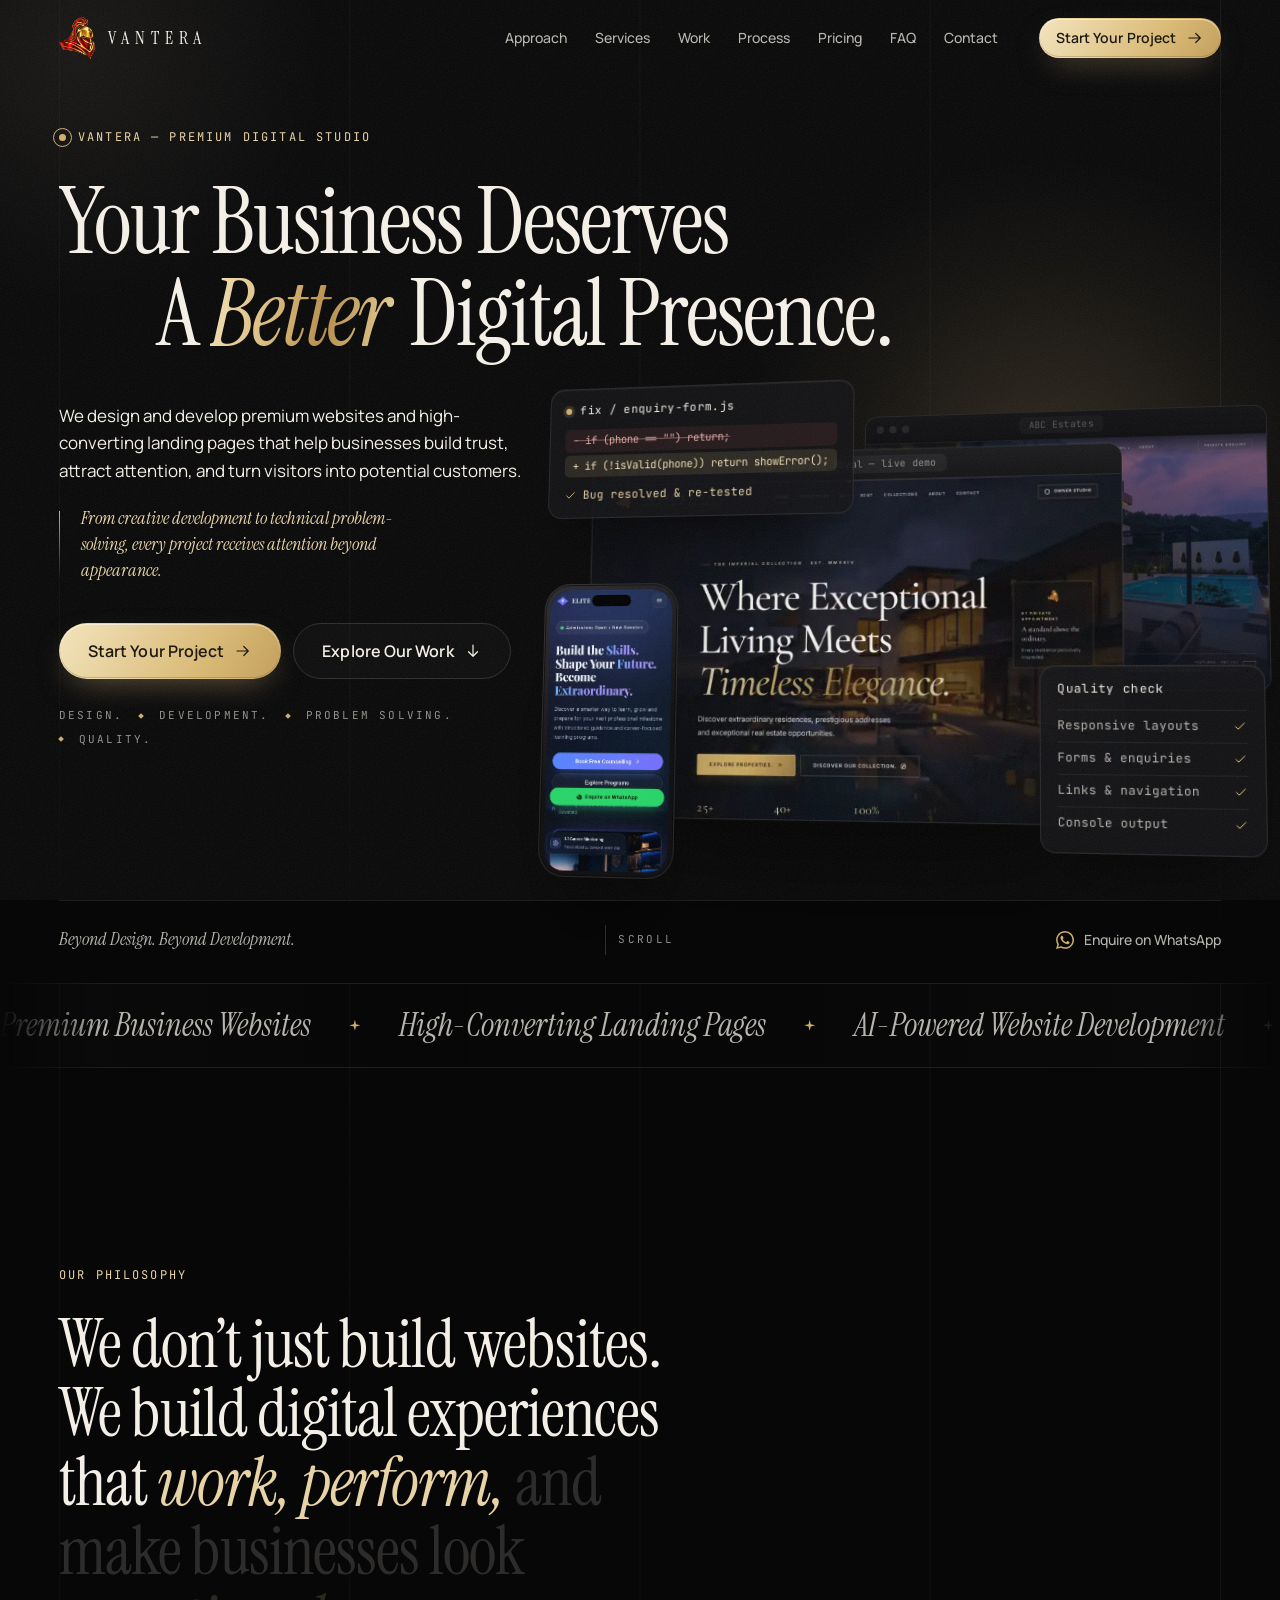
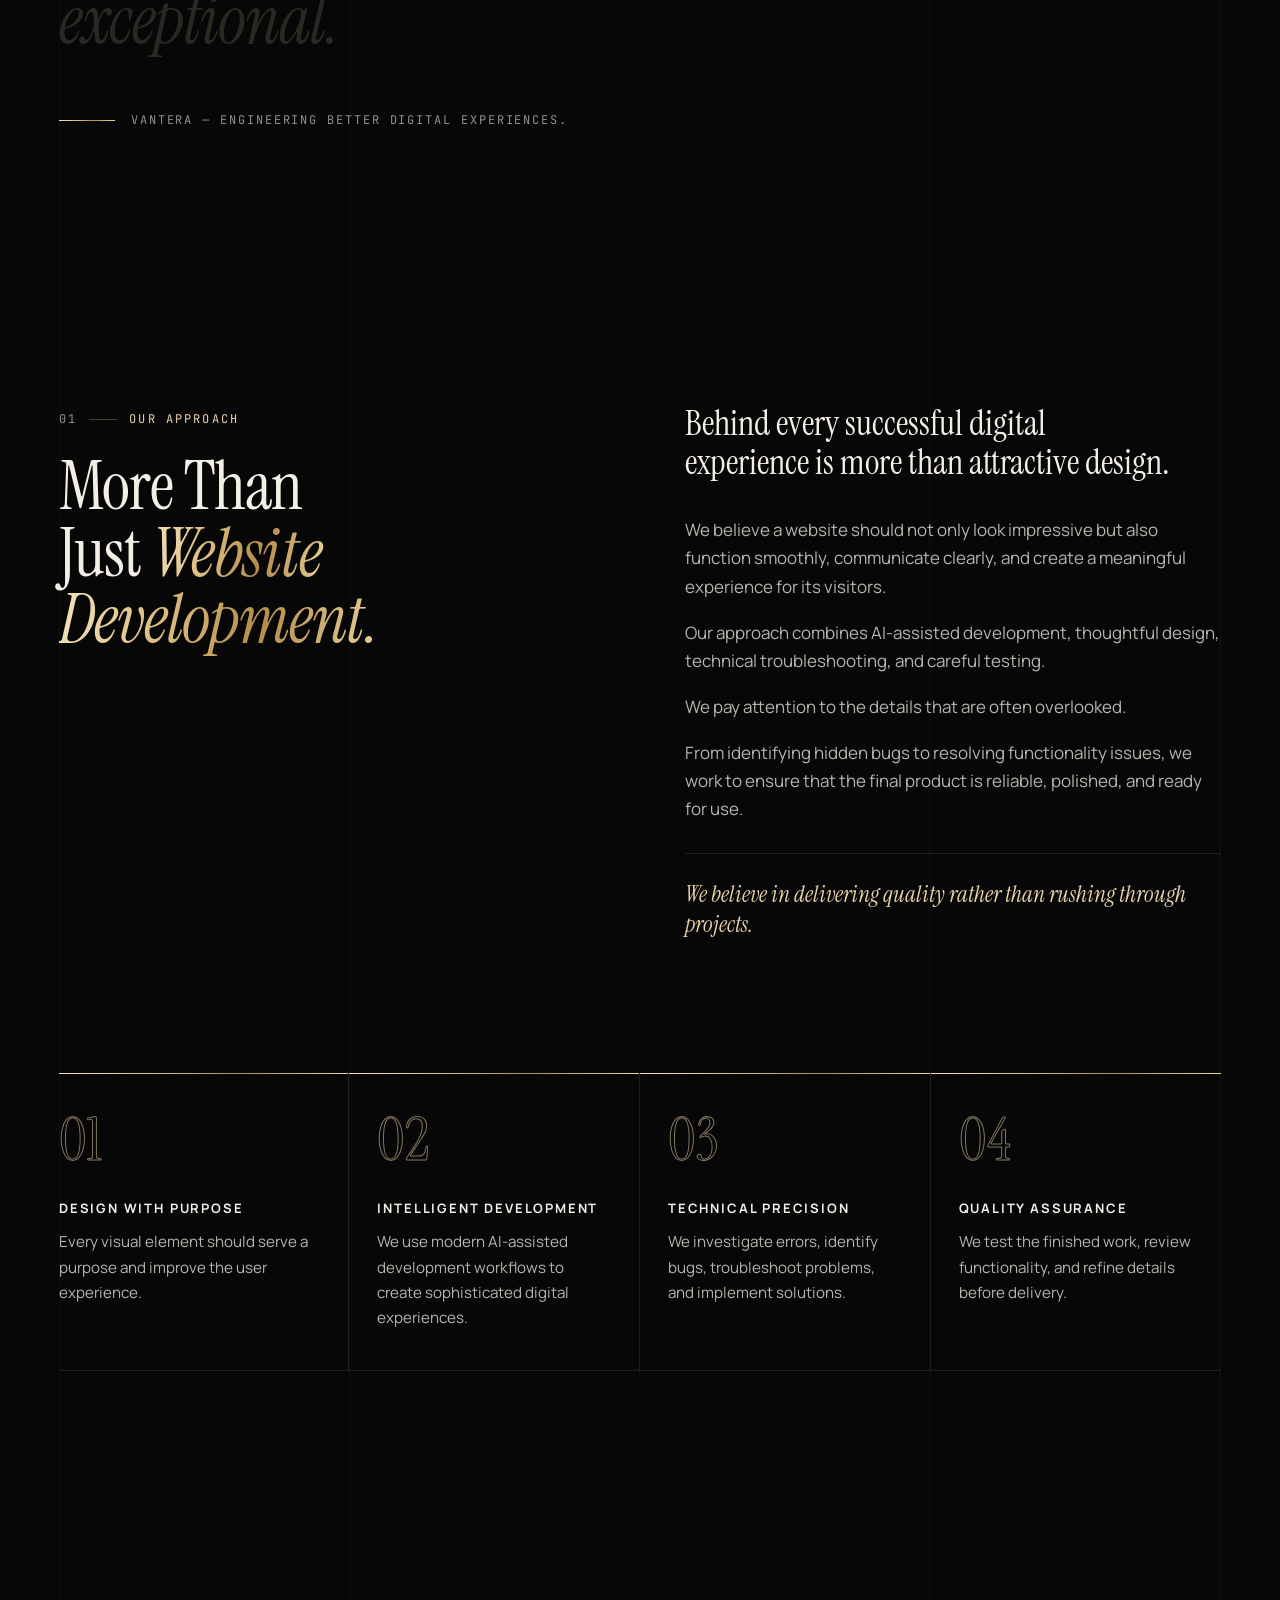
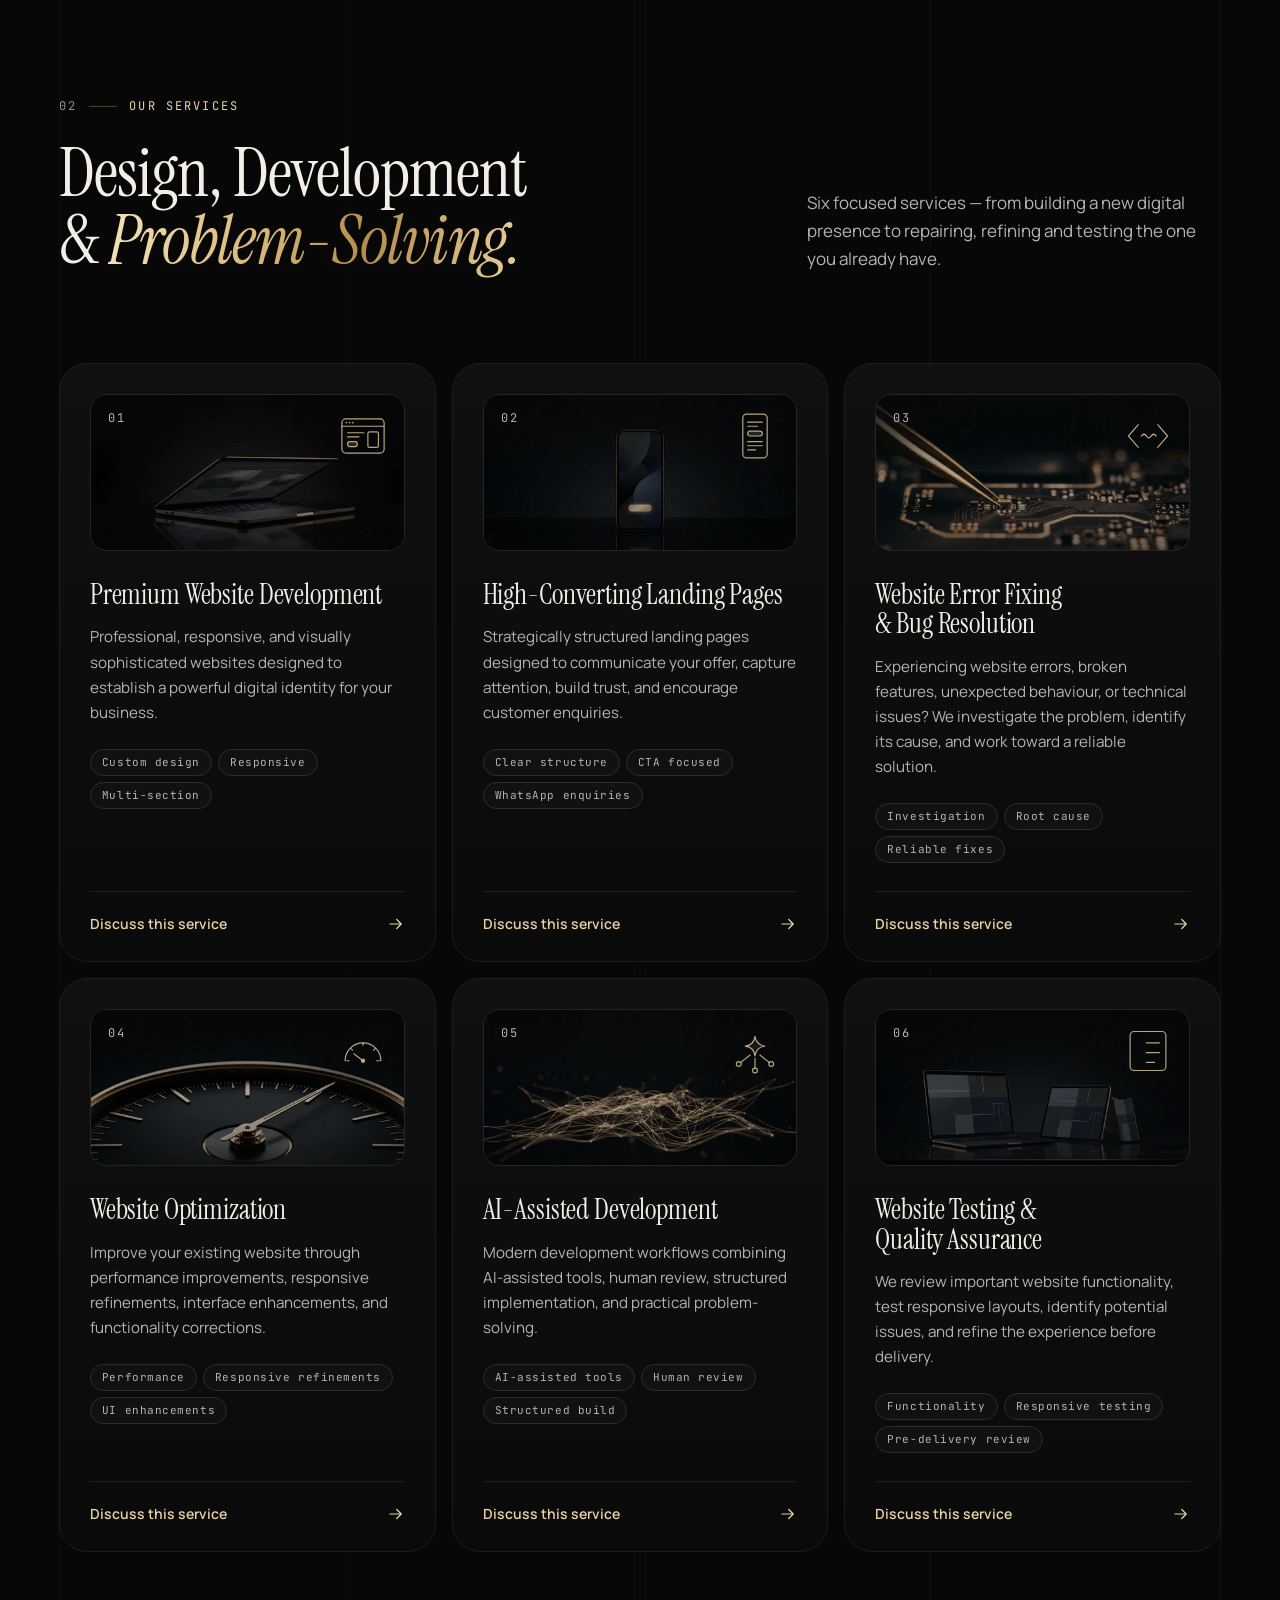
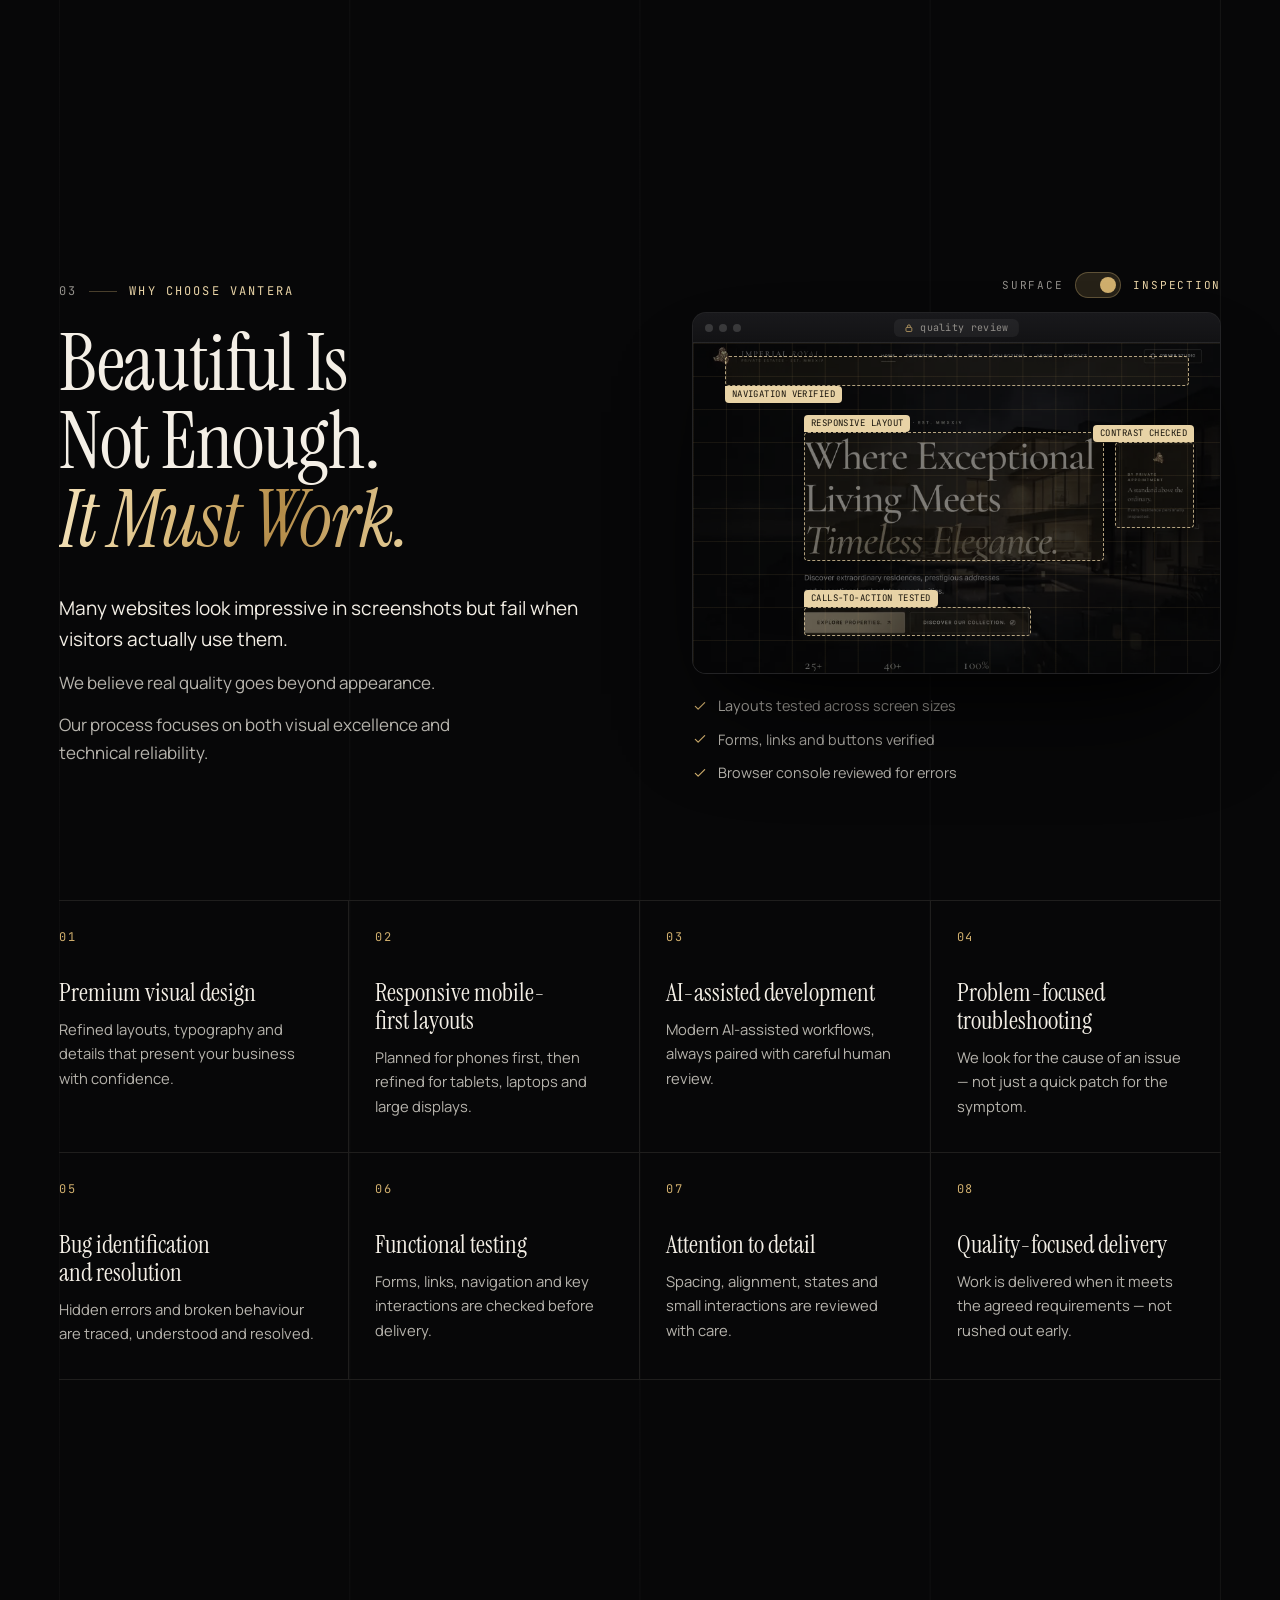
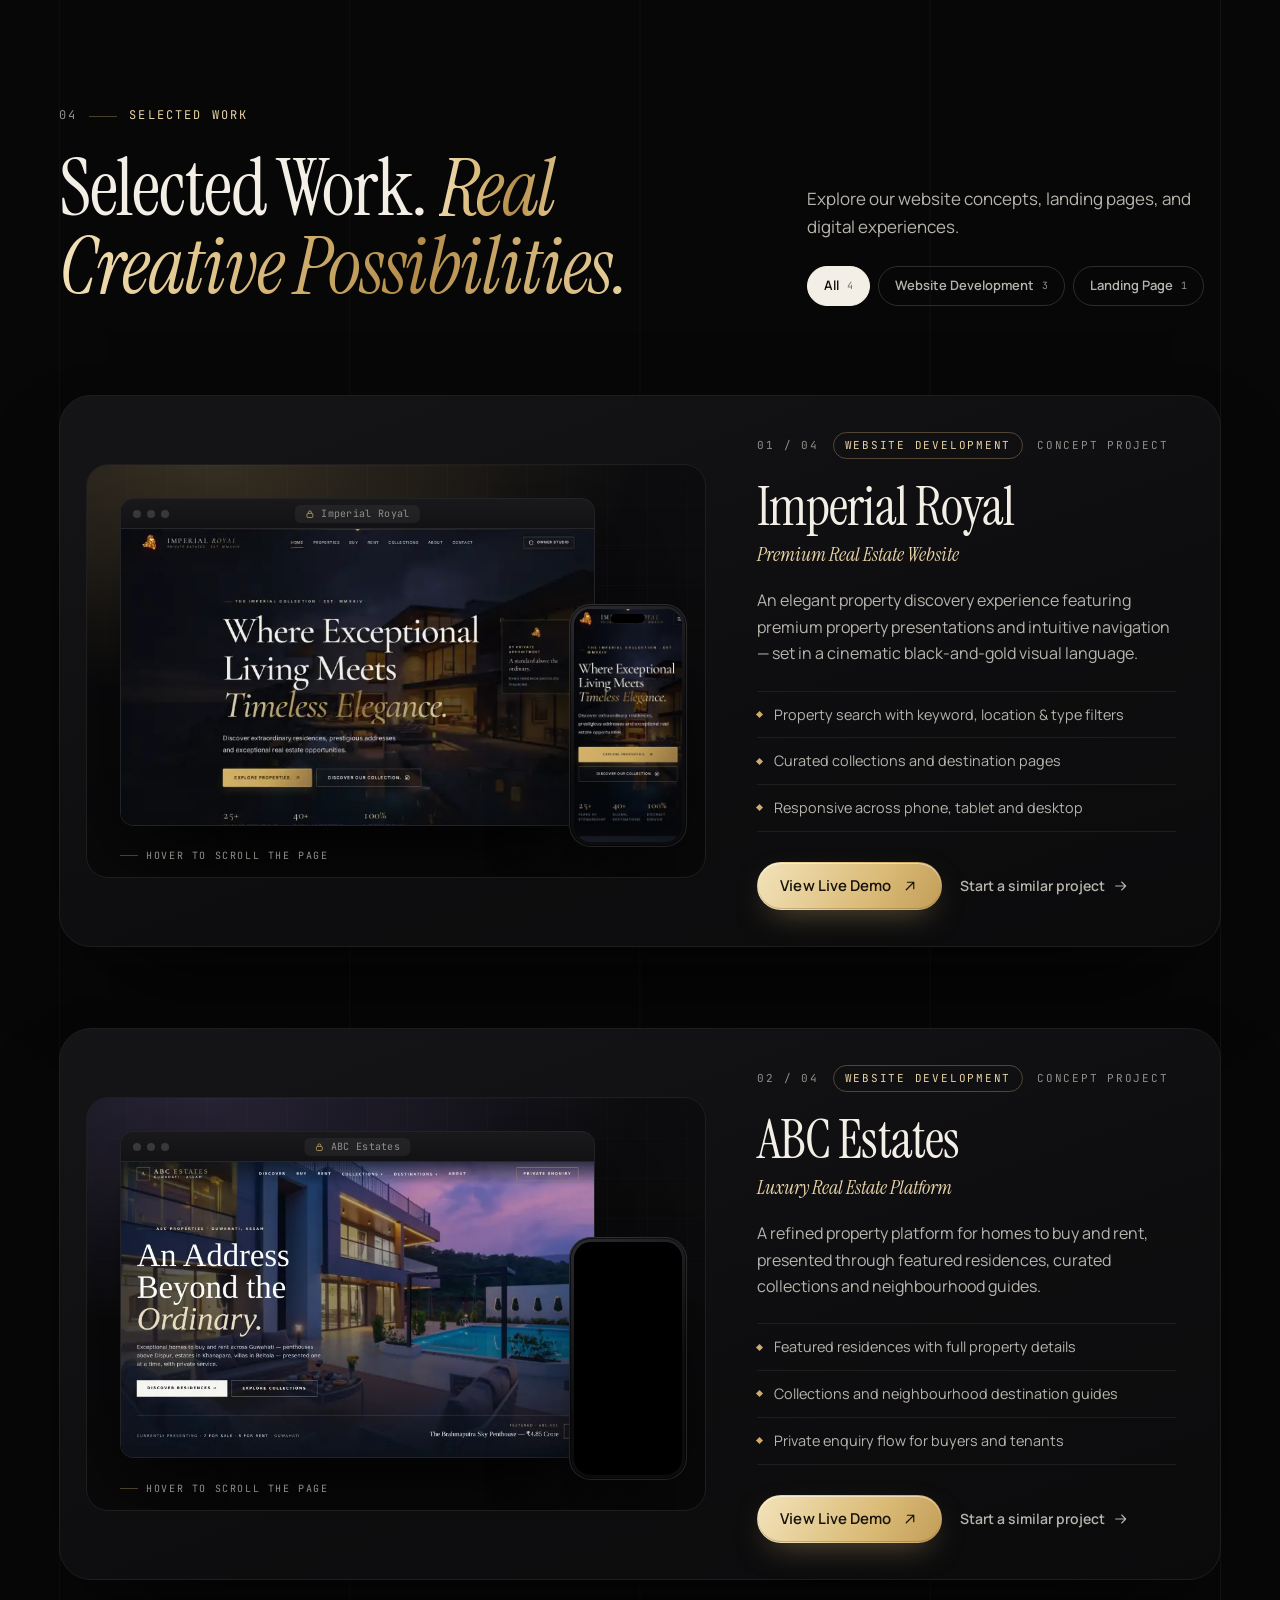
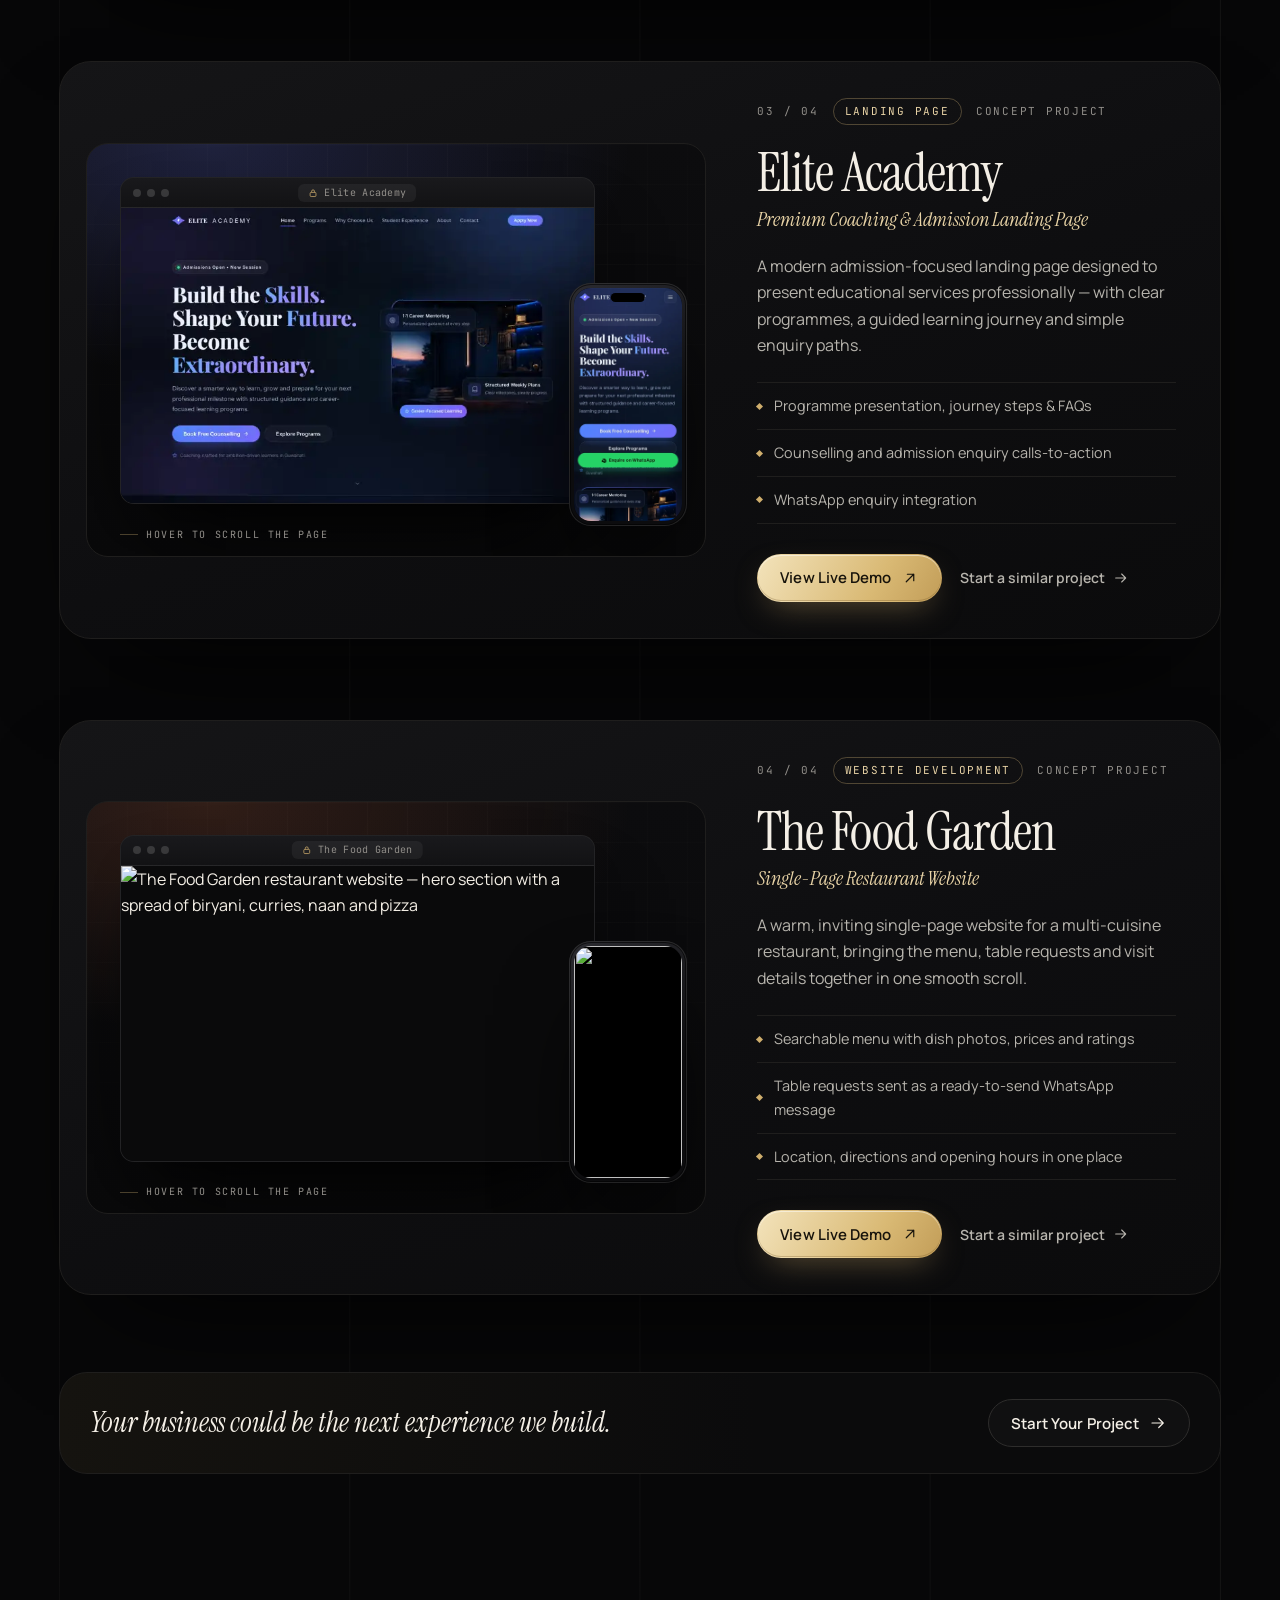
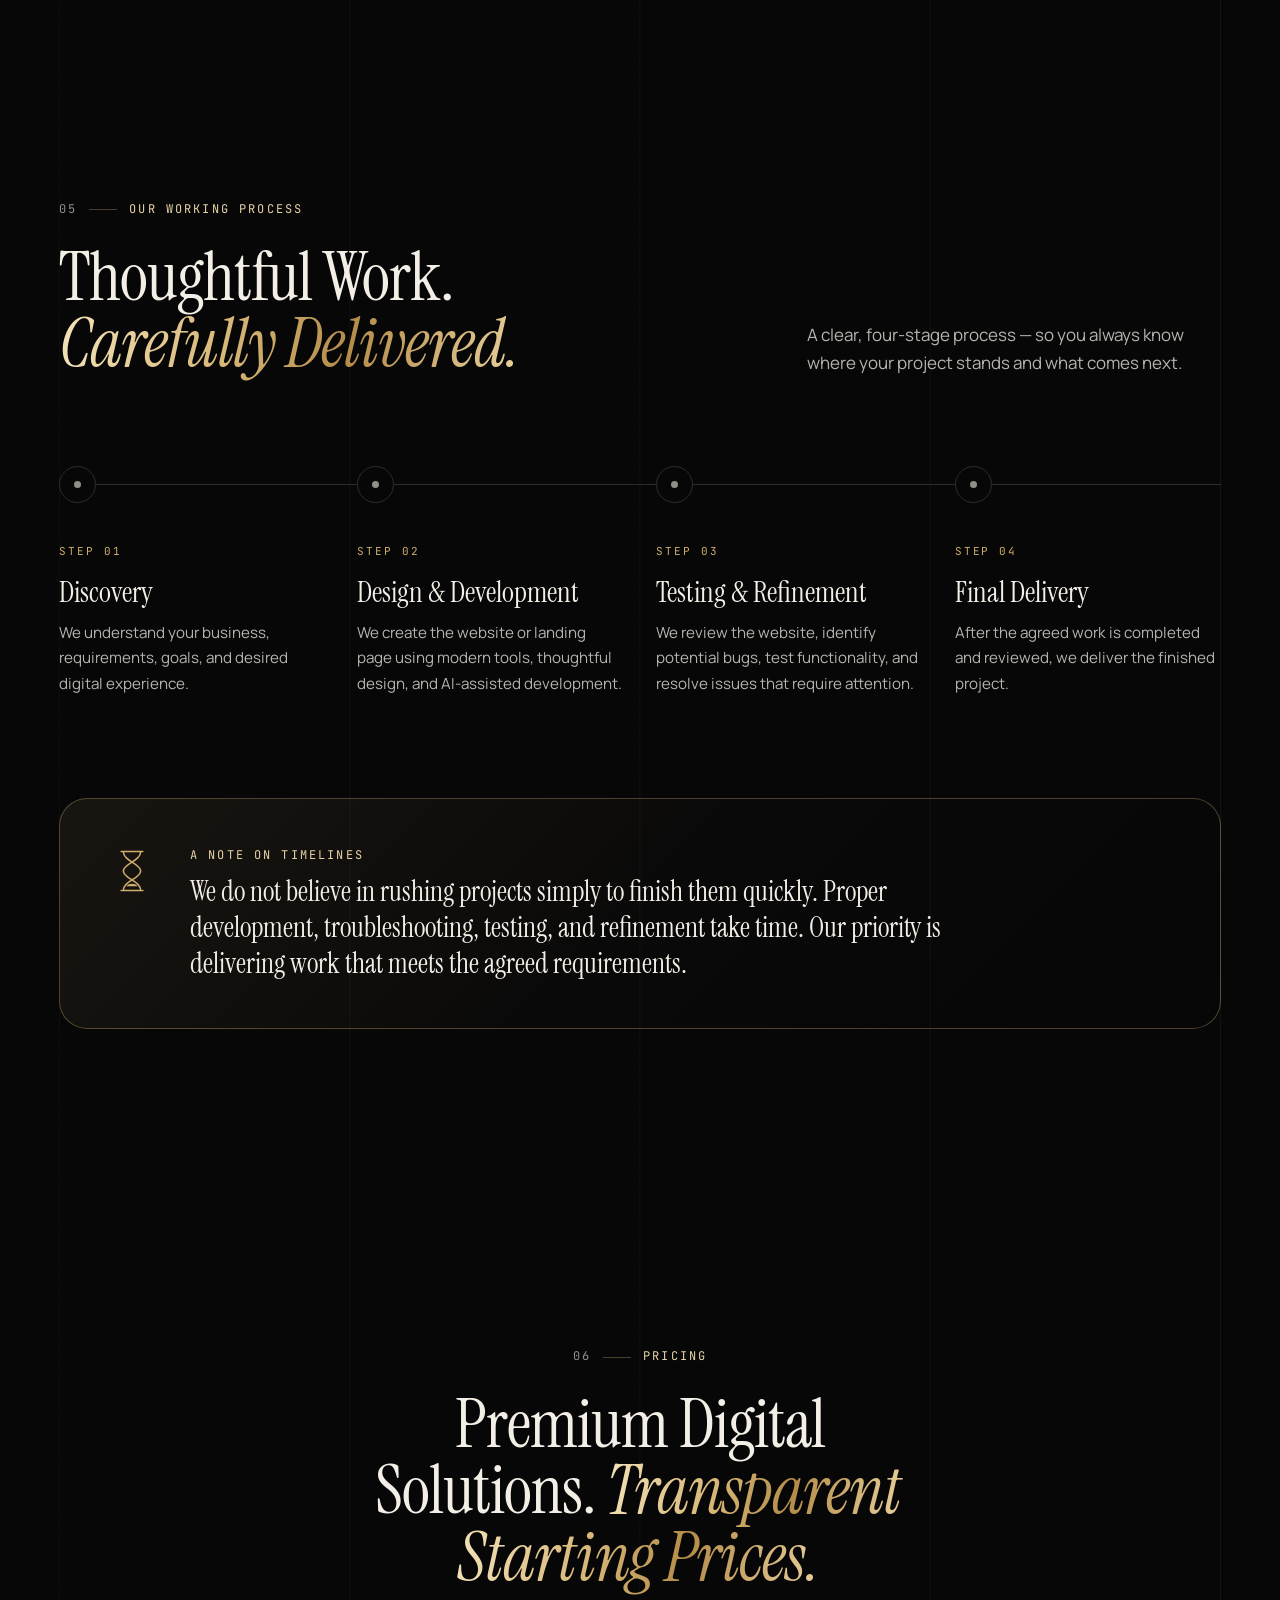
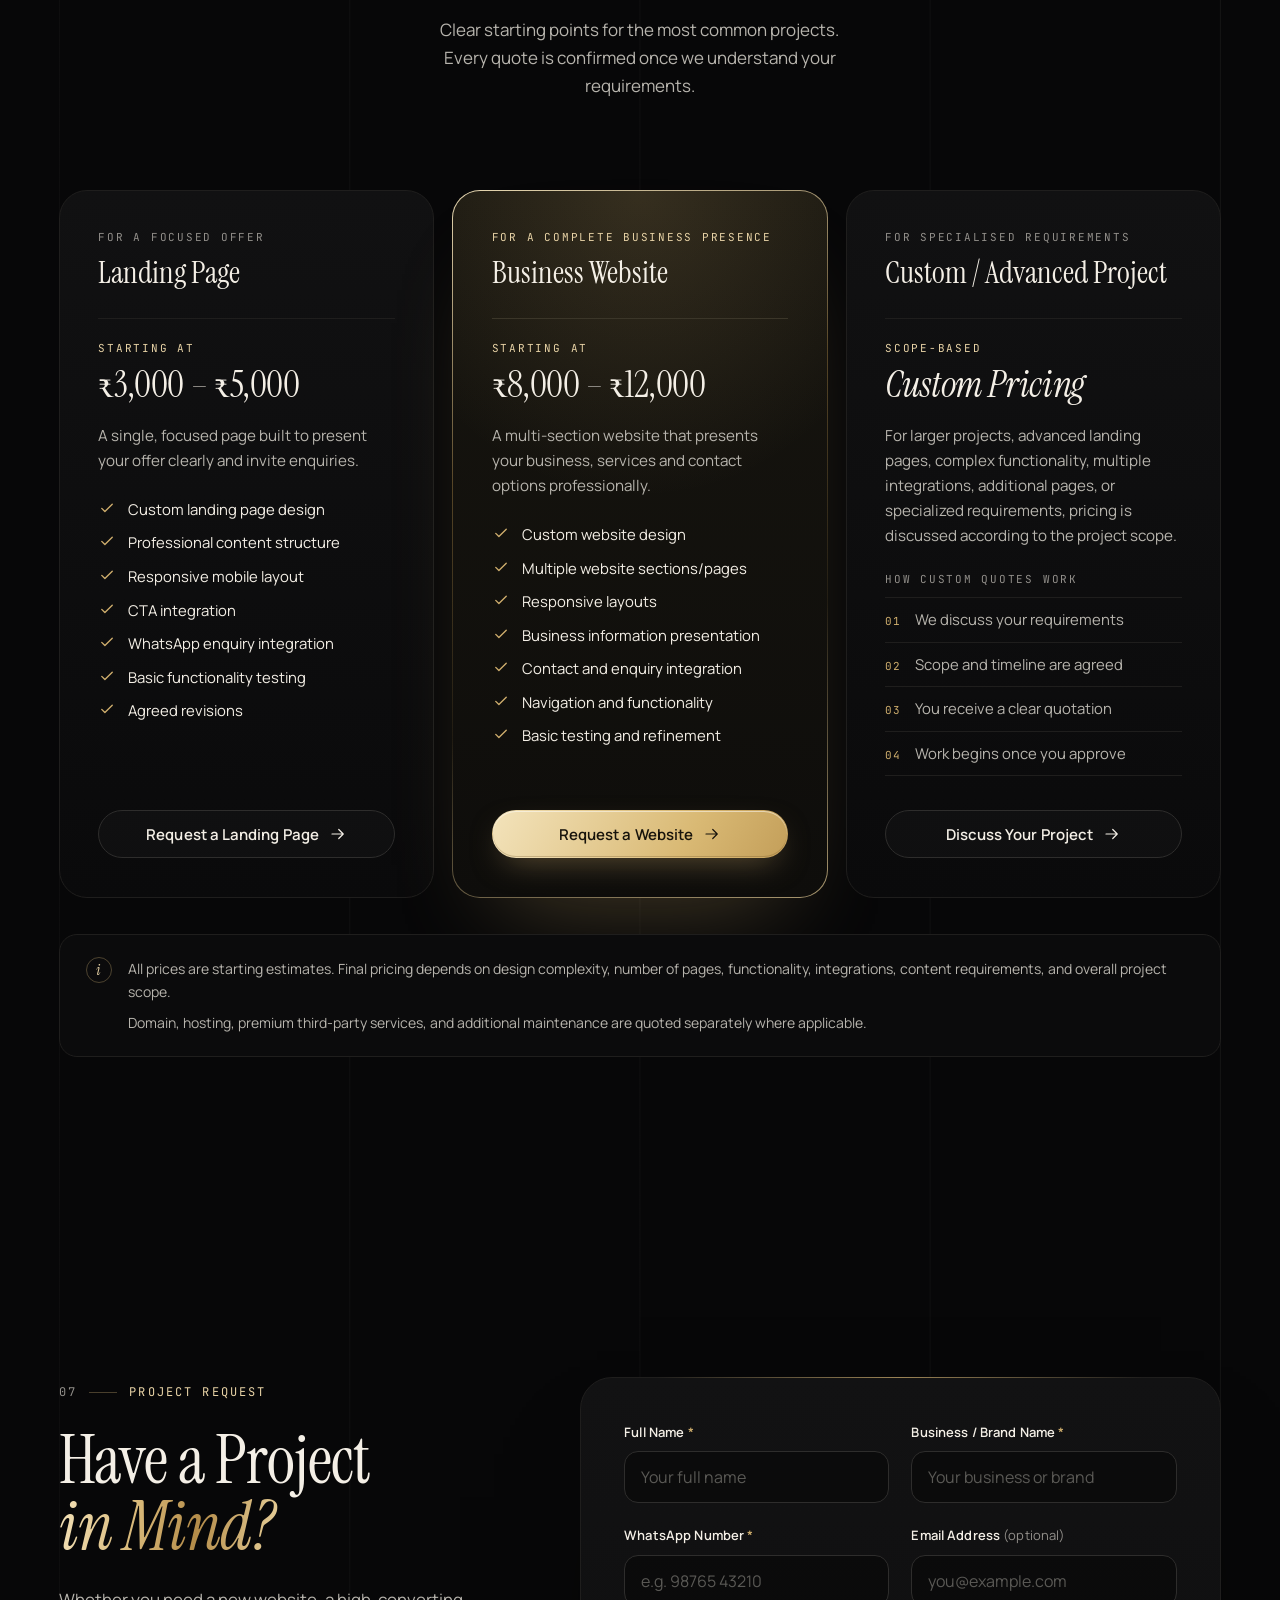
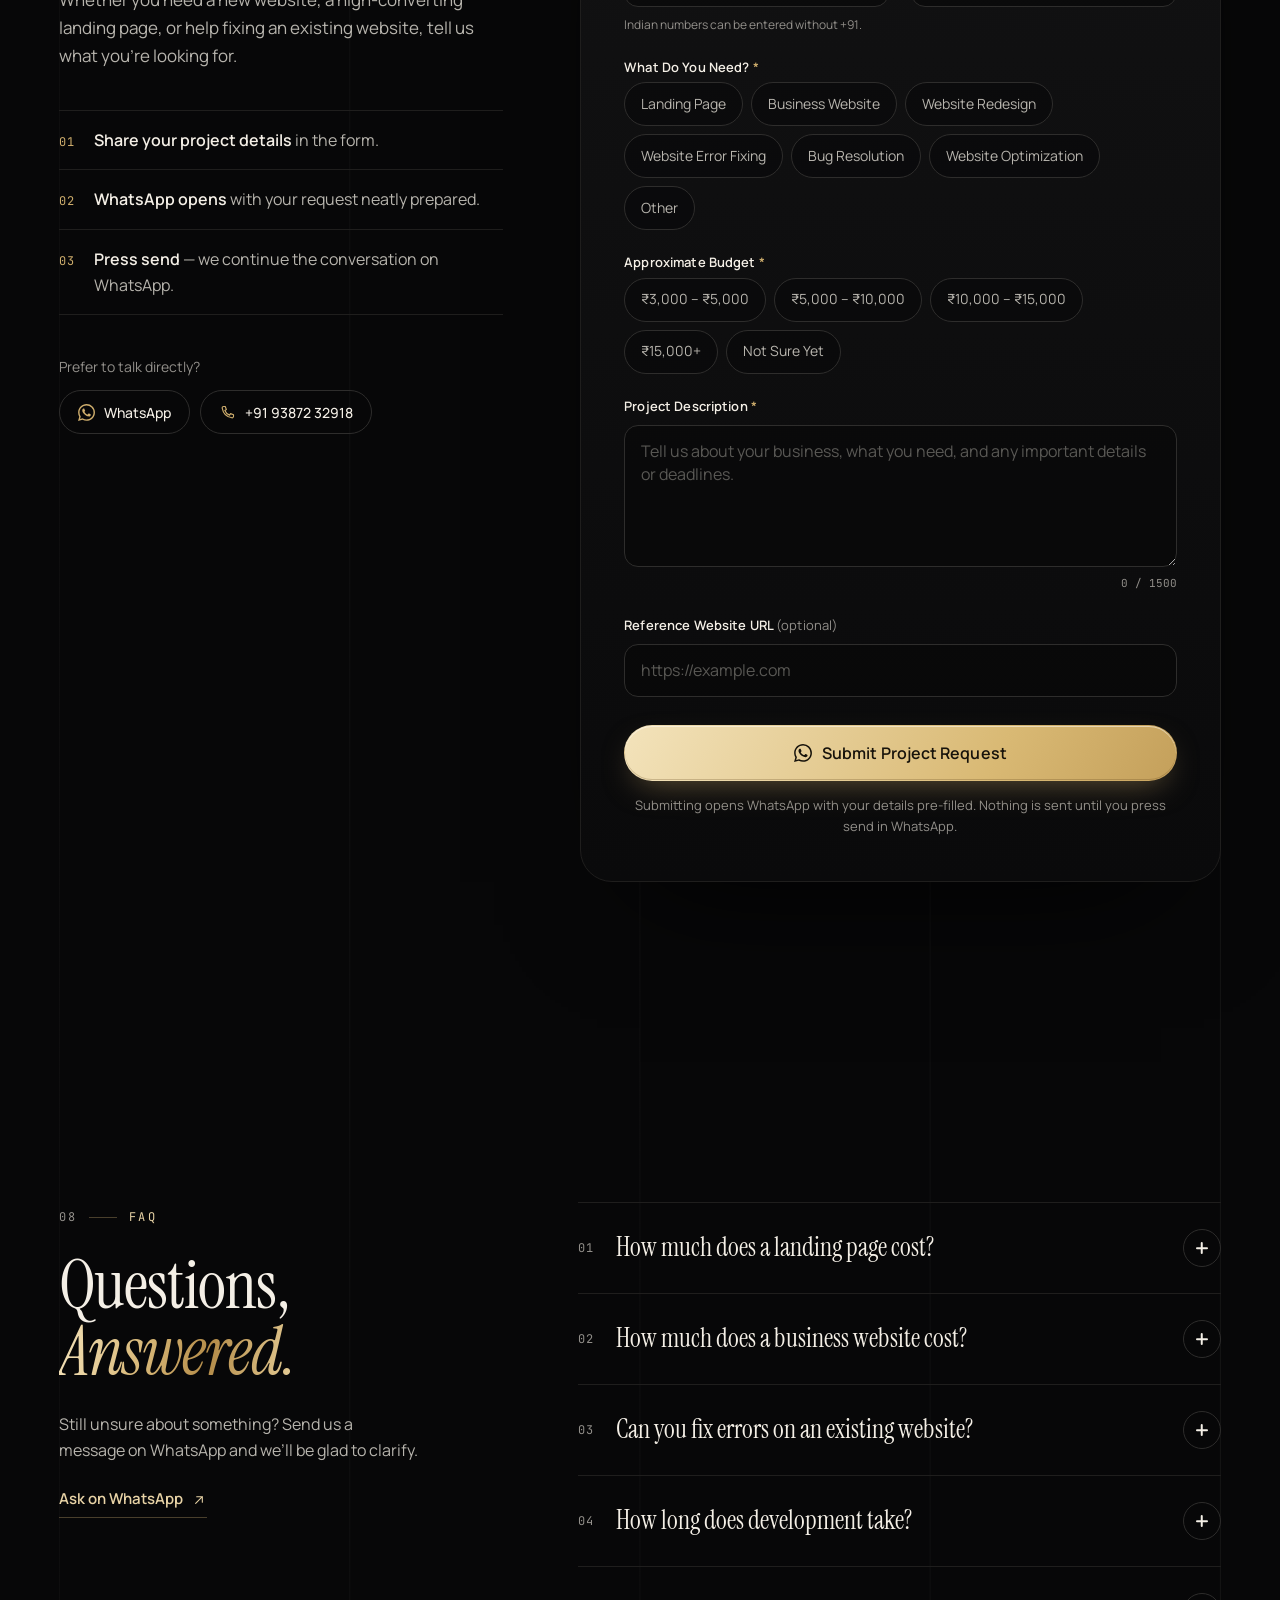
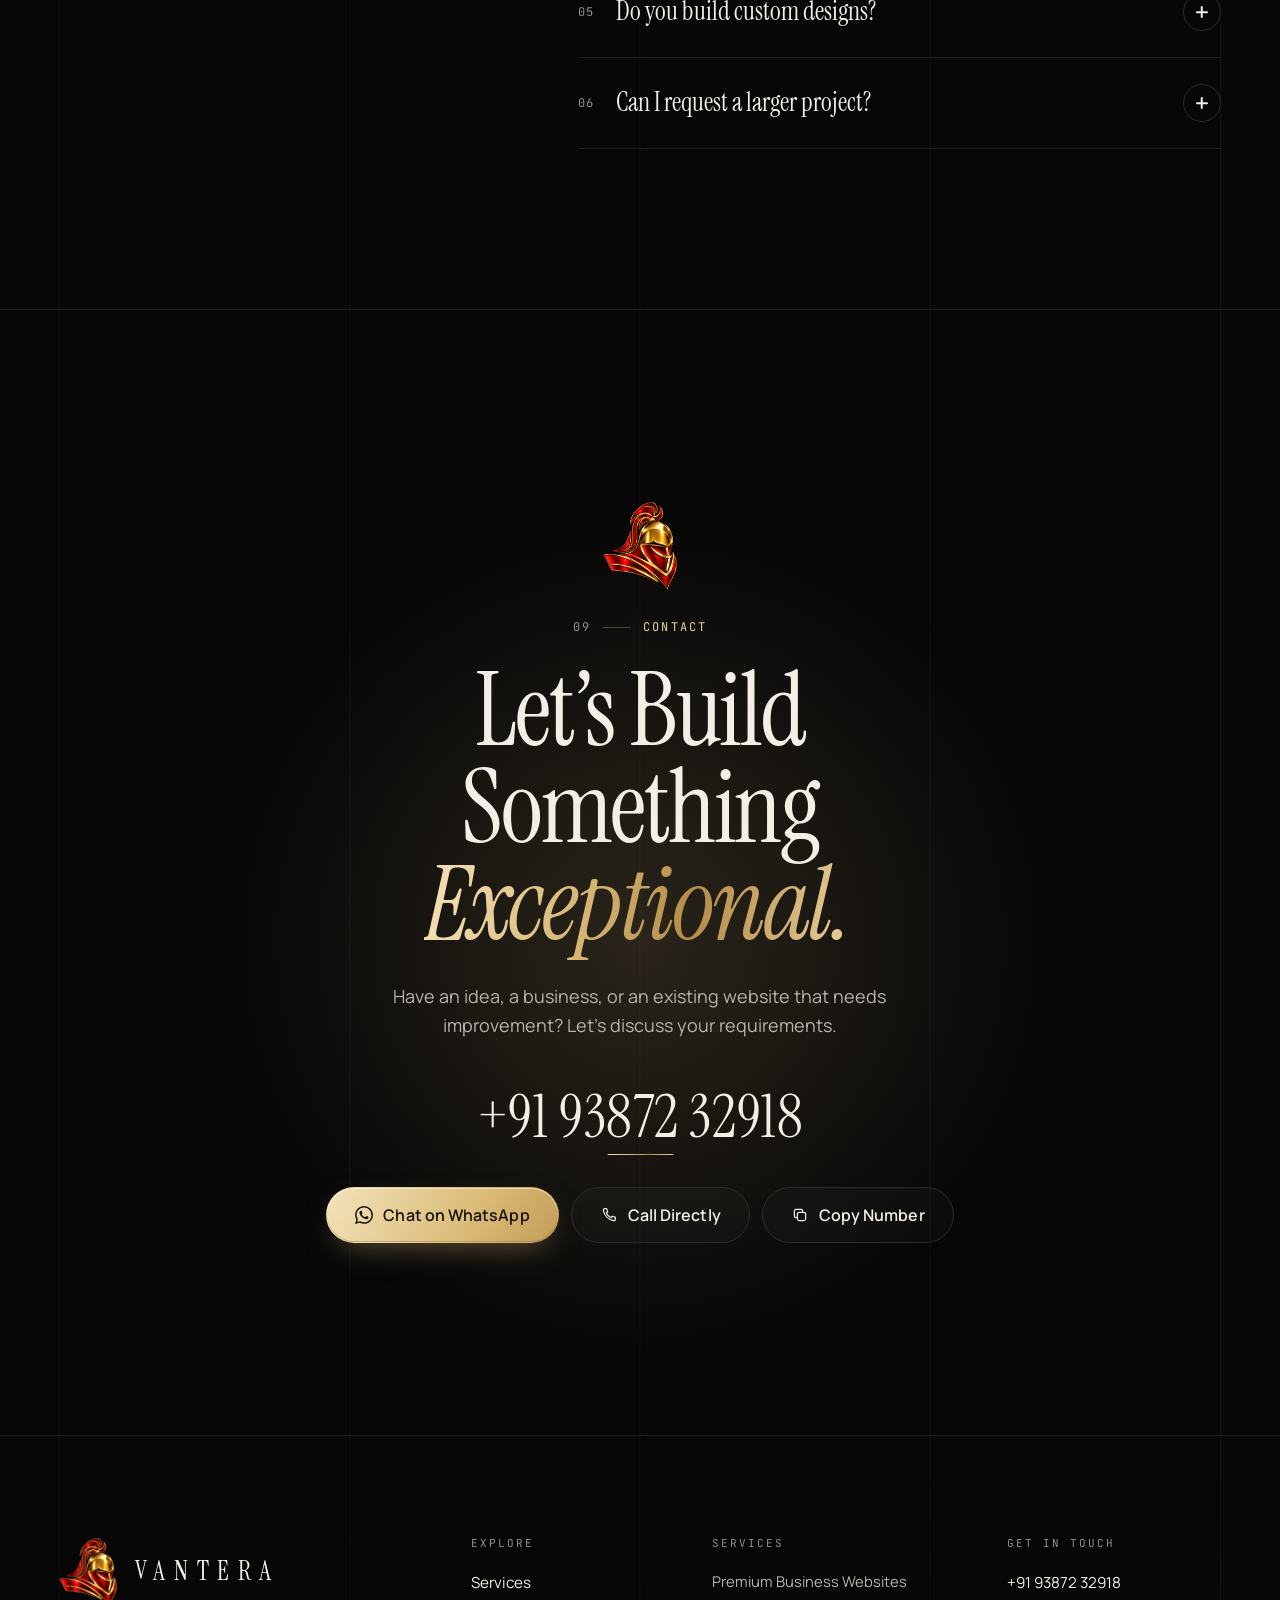
==== commit e29379a0: "Portfolio: add The Food Garden; fix hover/auto-scroll previews that never moved - site-config.js: Th" ====
--- a/index.html
+++ b/index.html
@@ -529,6 +529,7 @@
             <li><a href="https://royal-real-estate-4cpe.vercel.app/" target="_blank" rel="noopener">Imperial Royal — Premium Real Estate Website (live demo)</a></li>
             <li><a href="https://luxury-real-estate-platform-1.vercel.app/" target="_blank" rel="noopener">ABC Estates — Luxury Real Estate Platform (live demo)</a></li>
             <li><a href="https://landing-page-bdgdy.vercel.app/" target="_blank" rel="noopener">Elite Academy — Coaching &amp; Admission Landing Page (live demo)</a></li>
+            <li><a href="https://restaurant-lyart-ten.vercel.app/" target="_blank" rel="noopener">The Food Garden — Single-Page Restaurant Website (live demo)</a></li>
           </ul>
         </noscript>
 
--- a/assets/css/main.css
+++ b/assets/css/main.css
@@ -1416,6 +1416,10 @@
   transition: opacity 0.6s var(--ease-out), transform 1.6s var(--ease-out);
 }
 .is-ready > .shot-full { opacity: 1; }
+/* Must outrank `.frame__view > img` / `.phone__screen > img` (height: 100%). Otherwise the long screenshot is
+   squeezed to the frame and the preview has nothing to scroll (--shift measures 0). */
+.frame__view > .shot-full,
+.phone__screen > .shot-full { inset: 0 0 auto 0; height: auto; }
 .case__phone {
   position: absolute;
   right: clamp(14px, 3%, 34px);
